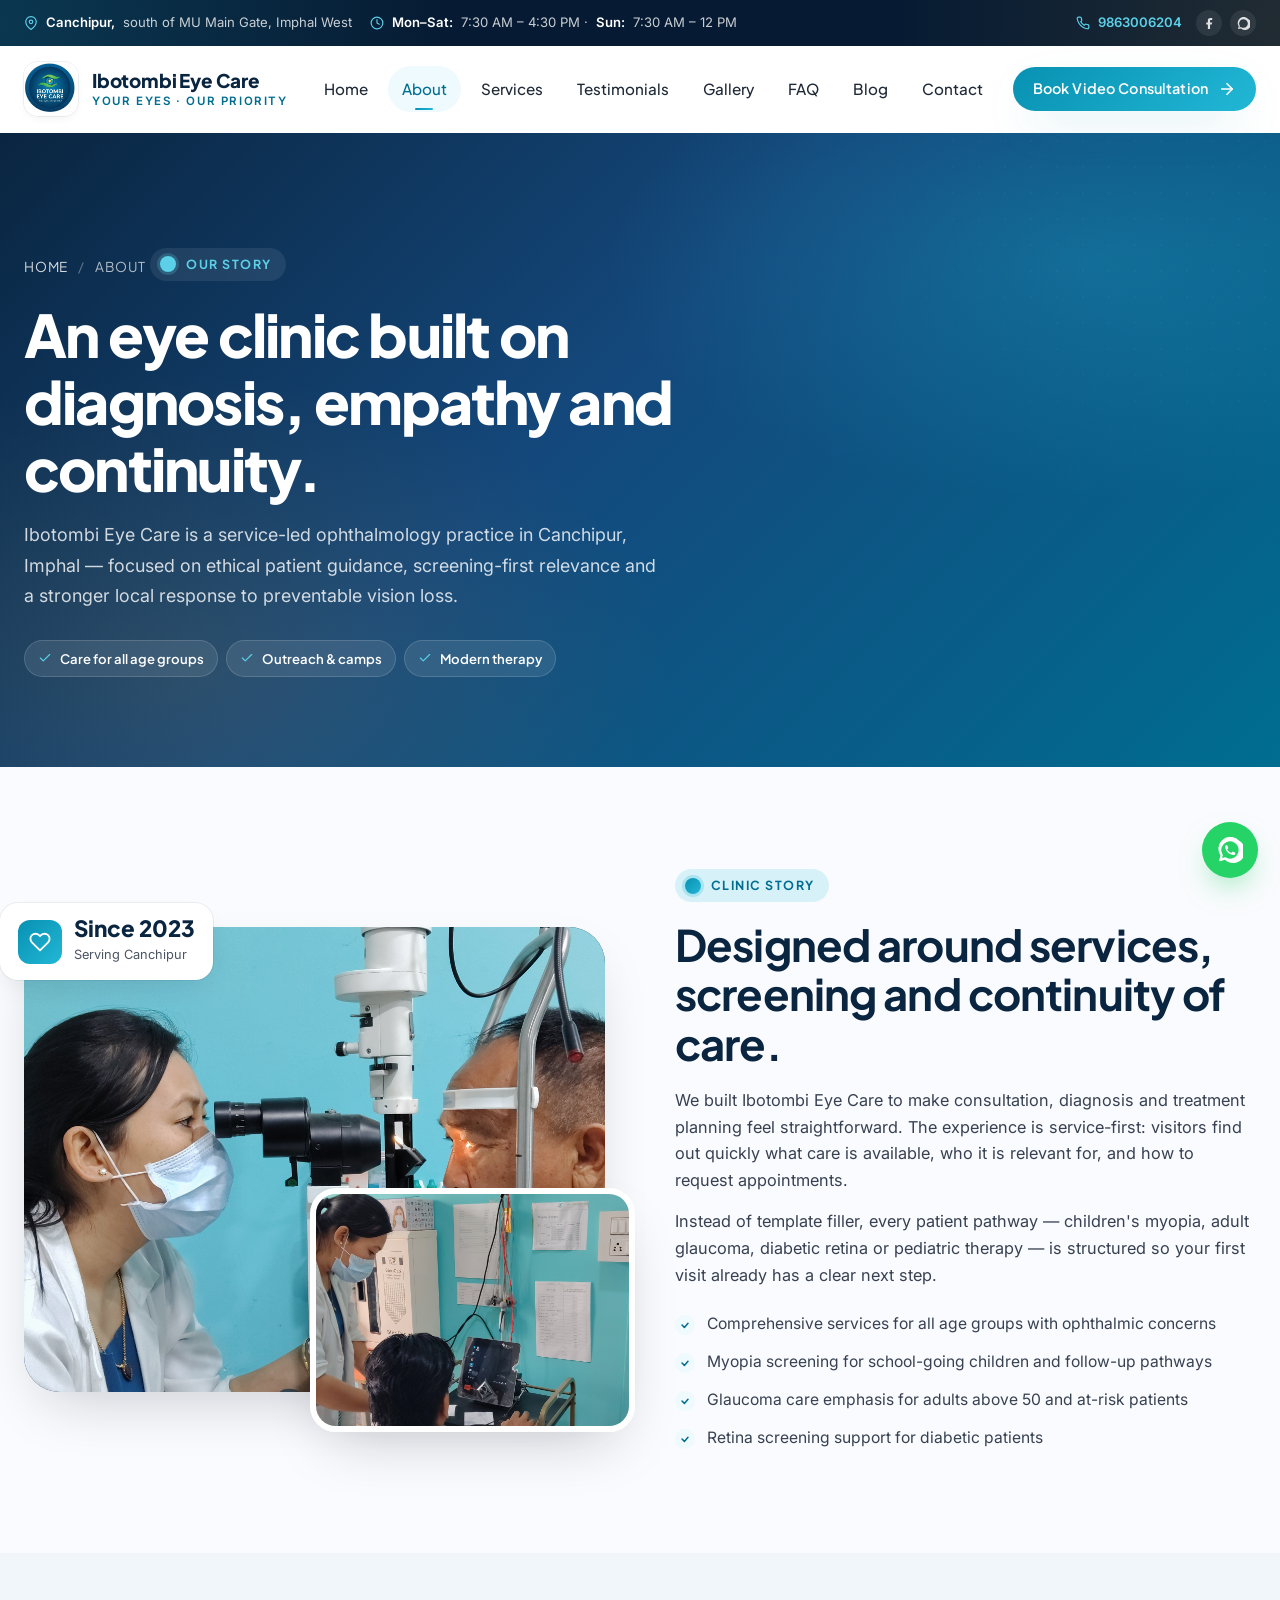
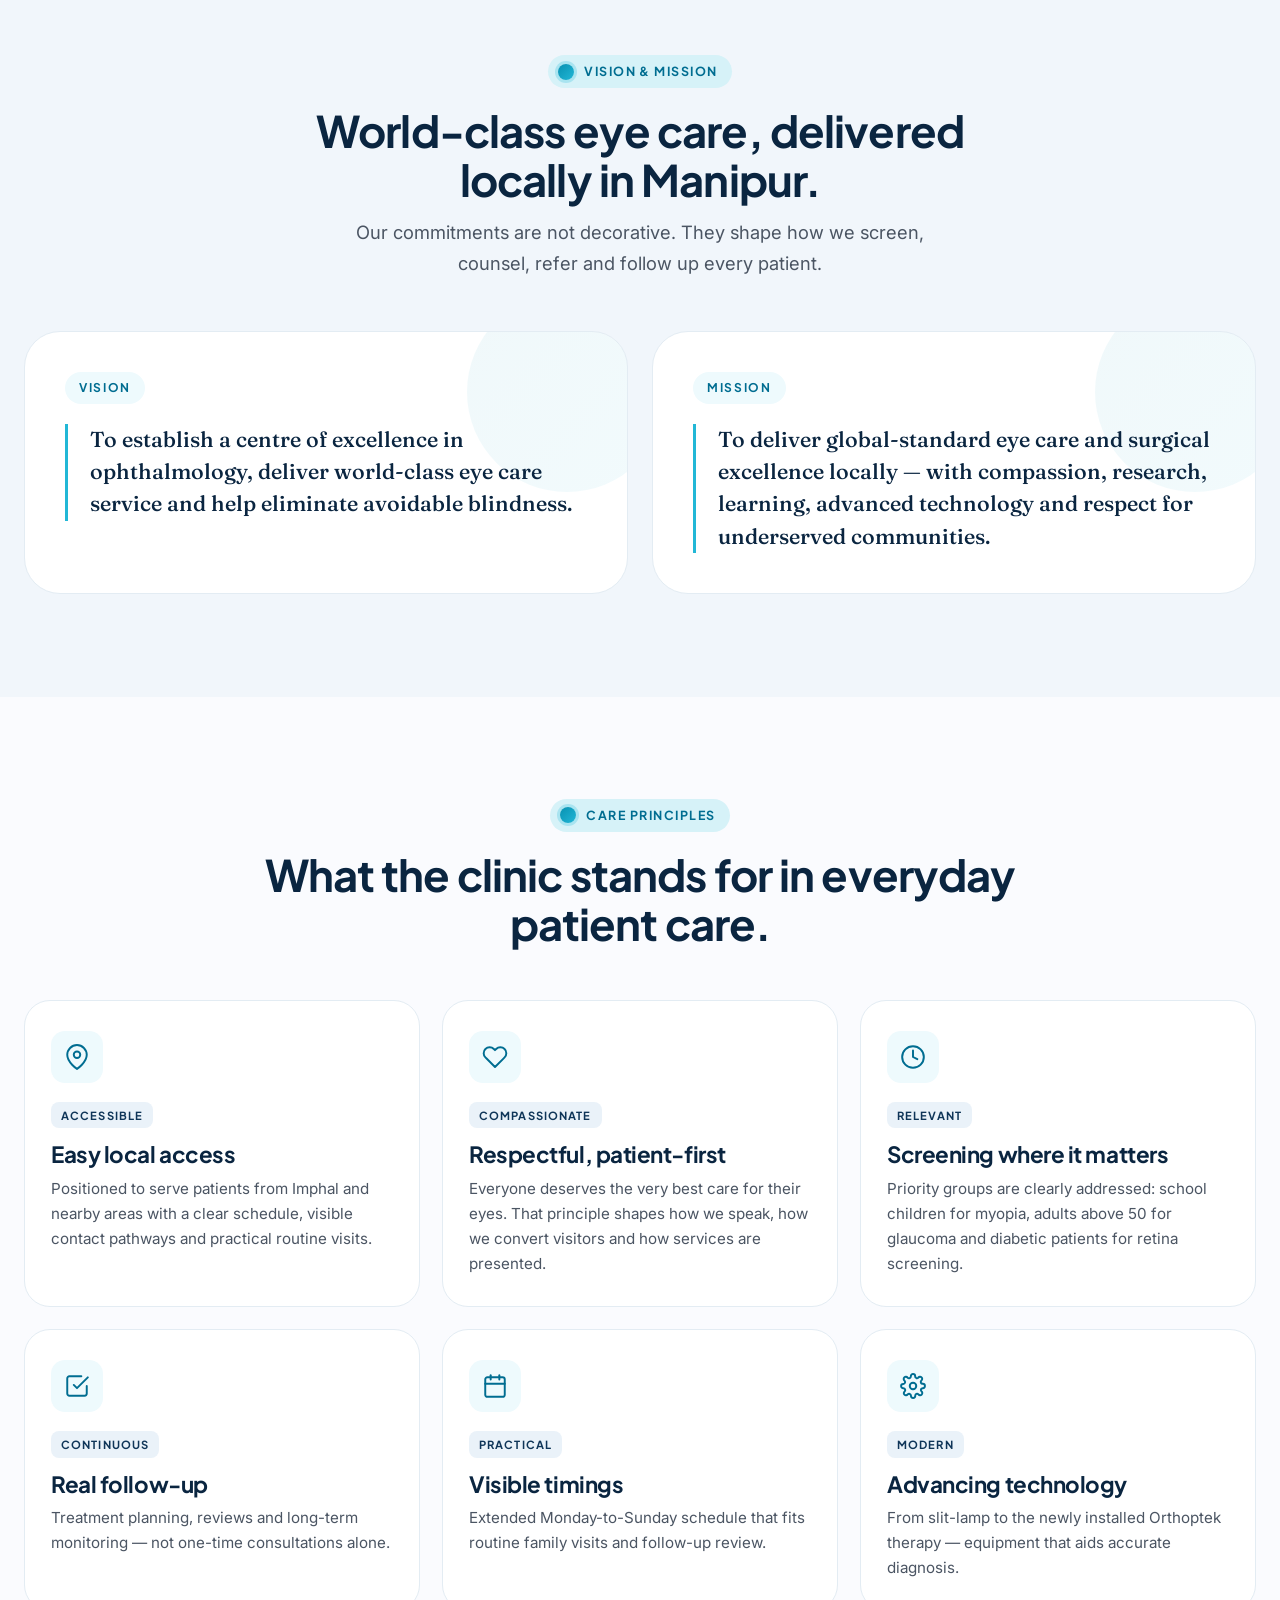
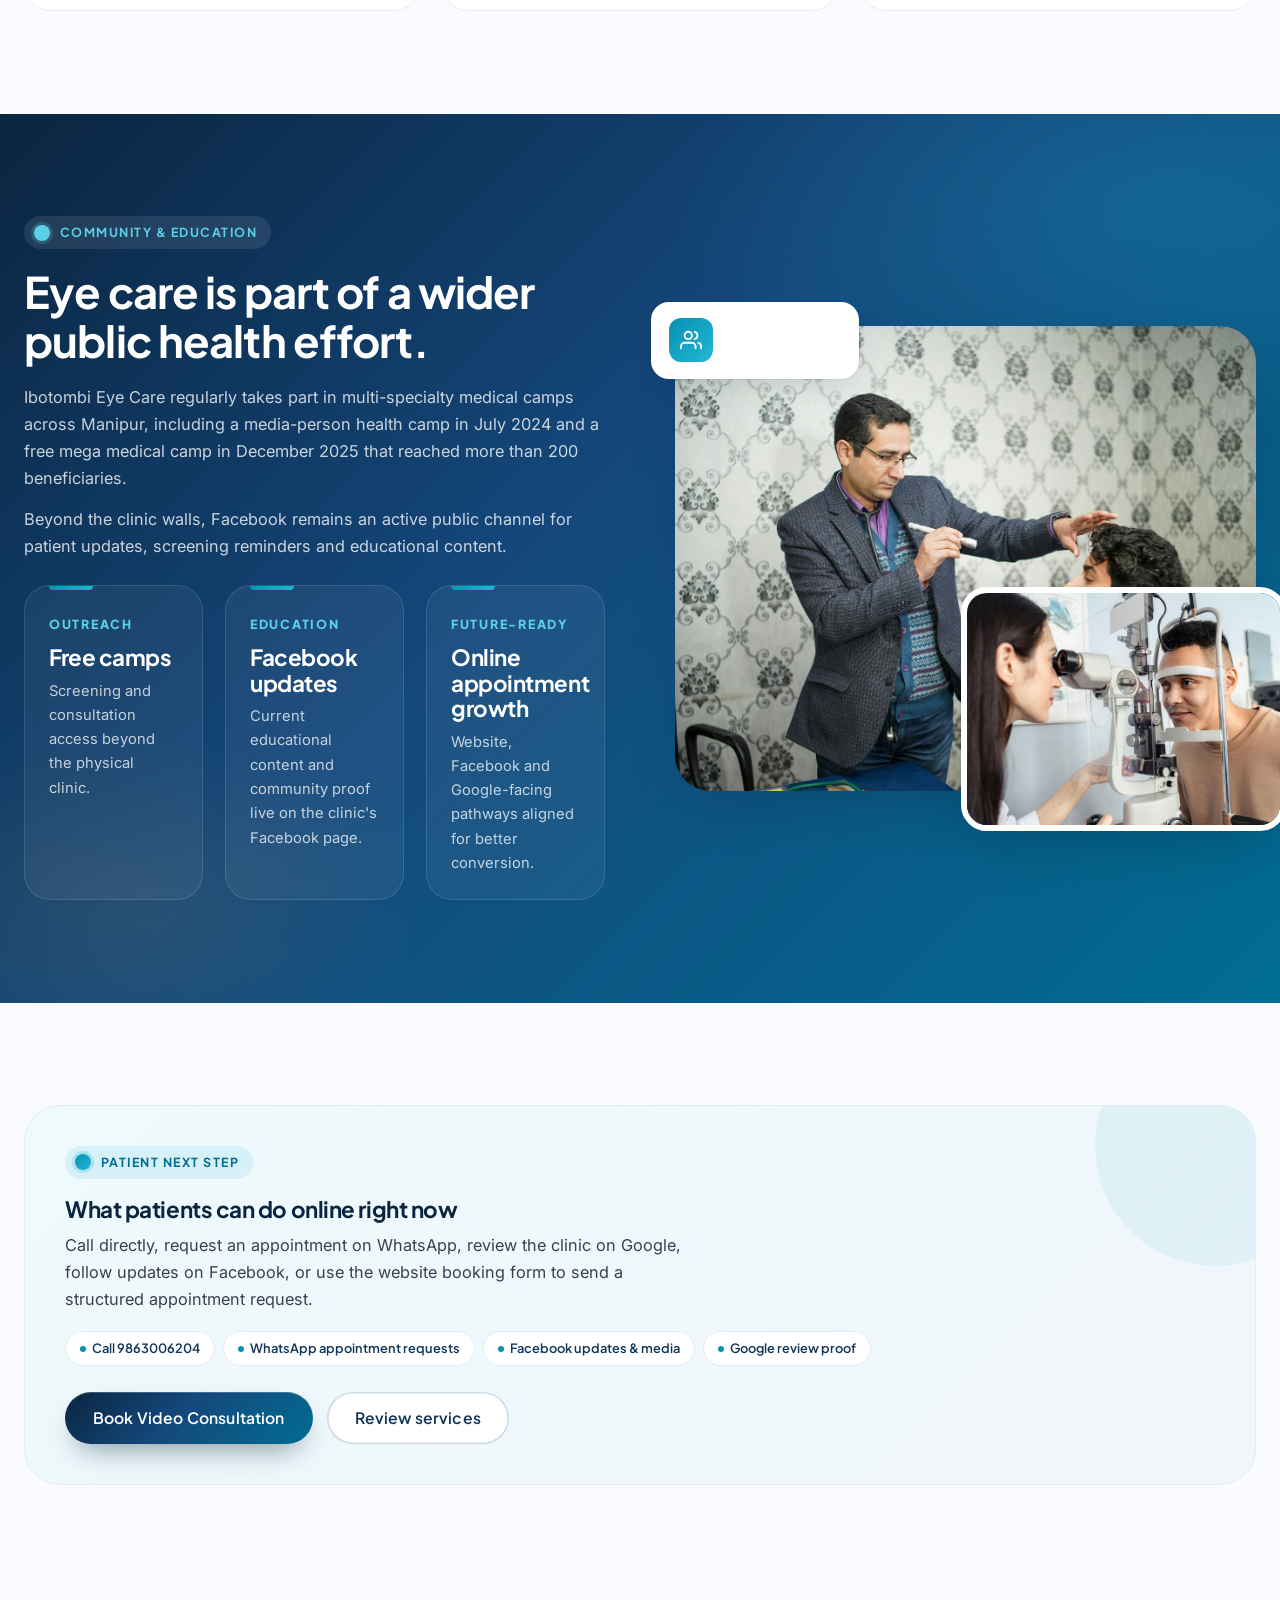
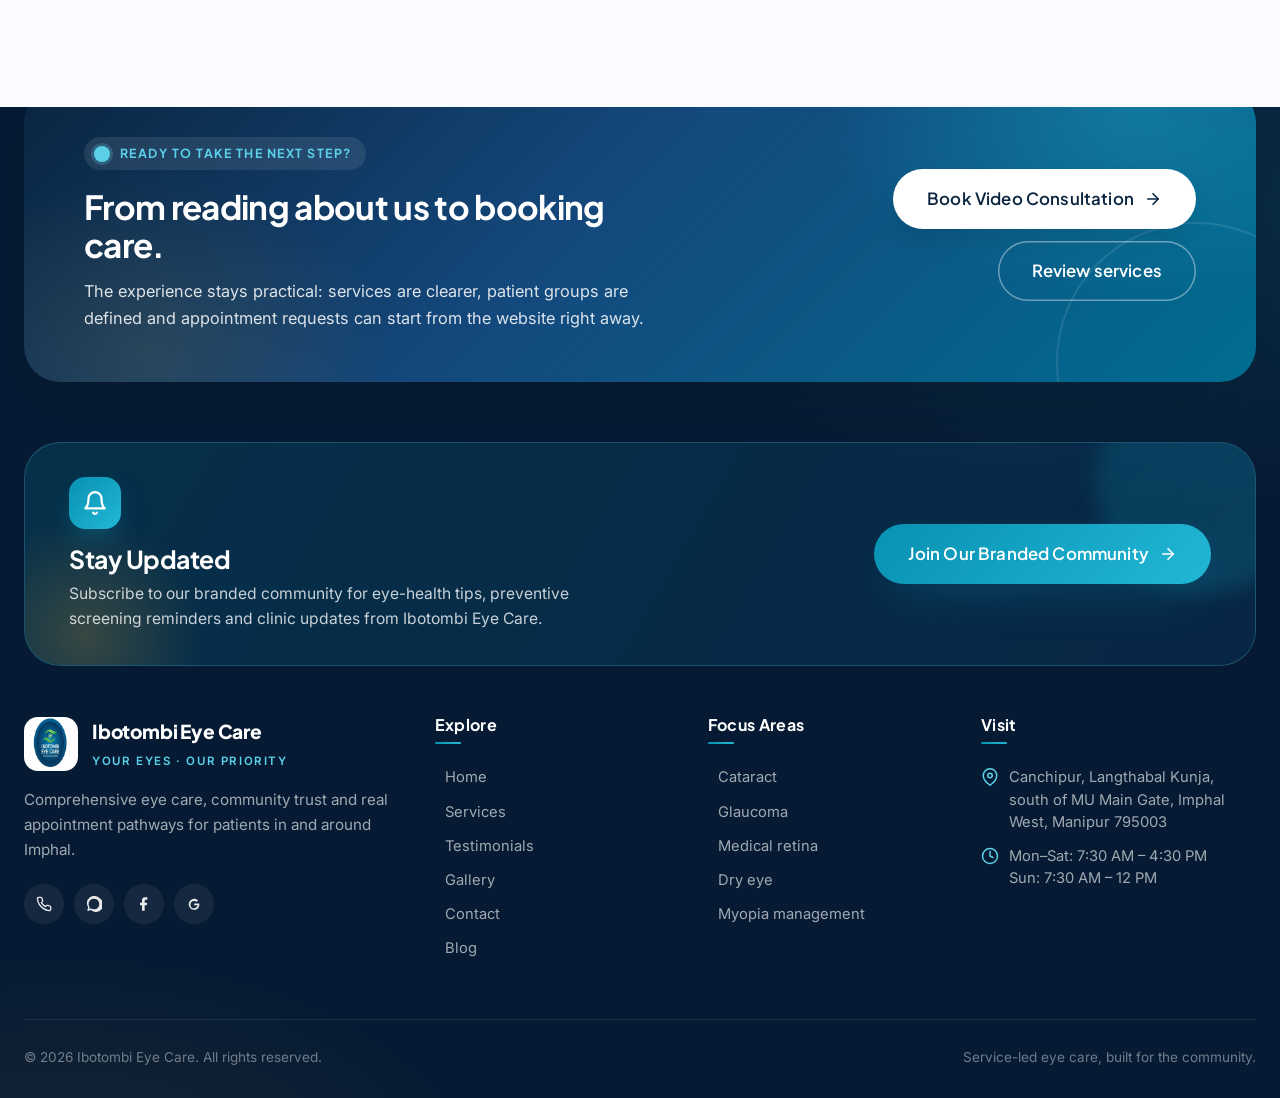
==== about.html @ ac4aa9ad "Initial commit: Ibotombi Eye Care website - Seven pages (home, about, services, testimonials, galler" ====
<!DOCTYPE html>
<html lang="en">
<head>
  <meta charset="UTF-8">
  <meta name="viewport" content="width=device-width, initial-scale=1.0">
  <title>About | Ibotombi Eye Care</title>
  <meta name="description" content="Learn about Ibotombi Eye Care — our vision, mission, patient approach, care principles and community outreach in Canchipur, Imphal.">
  <meta name="theme-color" content="#0A2540">
  <link rel="icon" href="assets/images/logo.jpeg">
  <link rel="stylesheet" href="assets/css/site.css">
</head>
<body>
  <!-- Preloader -->
  <div class="preloader" id="preloader" role="status" aria-live="polite" aria-label="Loading Ibotombi Eye Care">
    <div class="preloader-stage">
      <div class="preloader-visual">
        <svg class="preloader-ring" viewBox="0 0 100 100" aria-hidden="true">
          <defs>
            <linearGradient id="pl-ring-grad" x1="0" y1="0" x2="1" y2="1">
              <stop offset="0%"  stop-color="#22B7D6"/>
              <stop offset="50%" stop-color="#0891B2"/>
              <stop offset="100%" stop-color="#14487C"/>
            </linearGradient>
          </defs>
          <circle cx="50" cy="50" r="46" stroke="url(#pl-ring-grad)" stroke-width="2.2" stroke-dasharray="4 10"/>
        </svg>
        <svg class="preloader-ring-inner" viewBox="0 0 100 100" aria-hidden="true">
          <circle cx="50" cy="50" r="44" stroke="rgba(91,208,232,0.45)" stroke-width="1.2" stroke-dasharray="2 5"/>
        </svg>
        <div class="preloader-halo" aria-hidden="true"></div>
        <div class="preloader-logo">
          <img src="assets/images/logo.jpeg" alt="Ibotombi Eye Care logo">
        </div>
      </div>
      <div class="preloader-text">
        <strong>Ibotombi Eye Care</strong>
        <span class="preloader-status">Loading<span class="preloader-dots"><i></i><i></i><i></i></span></span>
      </div>
      <div class="preloader-bar" aria-hidden="true"></div>
    </div>
  </div>

  <div class="topbar">
    <div class="container topbar-inner">
      <div class="topbar-note">
        <span><svg viewBox="0 0 24 24" fill="none" stroke="currentColor" stroke-width="2" stroke-linecap="round" stroke-linejoin="round"><path d="M21 10c0 7-9 13-9 13s-9-6-9-13a9 9 0 1 1 18 0z"/><circle cx="12" cy="10" r="3"/></svg><strong>Canchipur,</strong> south of MU Main Gate, Imphal West</span>
        <span><svg viewBox="0 0 24 24" fill="none" stroke="currentColor" stroke-width="2" stroke-linecap="round" stroke-linejoin="round"><circle cx="12" cy="12" r="10"/><polyline points="12 6 12 12 16 14"/></svg><strong>Mon–Sat:</strong> 7:30 AM – 4:30 PM · <strong>Sun:</strong> 7:30 AM – 12 PM</span>
      </div>
      <div class="topbar-actions">
        <a class="topbar-link" href="tel:+919863006204"><svg viewBox="0 0 24 24" fill="none" stroke="currentColor" stroke-width="2" stroke-linecap="round" stroke-linejoin="round"><path d="M22 16.92v3a2 2 0 0 1-2.18 2 19.79 19.79 0 0 1-8.63-3.07 19.5 19.5 0 0 1-6-6A19.79 19.79 0 0 1 2.12 4.18 2 2 0 0 1 4.11 2h3a2 2 0 0 1 2 1.72 12.84 12.84 0 0 0 .7 2.81 2 2 0 0 1-.45 2.11L8.09 9.91a16 16 0 0 0 6 6l1.27-1.27a2 2 0 0 1 2.11-.45 12.84 12.84 0 0 0 2.81.7A2 2 0 0 1 22 16.92z"/></svg>9863006204</a>
        <span class="topbar-socials">
          <a href="https://www.facebook.com/profile.php?id=61552895129719" target="_blank" rel="noopener" aria-label="Facebook"><svg viewBox="0 0 24 24" fill="currentColor"><path d="M13 22v-8h3l1-4h-4V7.5c0-1.1.3-2 2-2h2V2h-3.2C10.3 2 9 3.7 9 6.2V10H6v4h3v8h4z"/></svg></a>
          <a href="https://wa.me/919863006204" target="_blank" rel="noopener" aria-label="WhatsApp"><svg viewBox="0 0 24 24" fill="currentColor"><path d="M20.5 3.5A11 11 0 0 0 3.2 17l-1.2 4.6a.6.6 0 0 0 .75.75L7.4 21A11 11 0 1 0 20.5 3.5zM12 20a8 8 0 0 1-4.2-1.2l-.3-.2-2.8.7.7-2.7-.2-.3A8 8 0 1 1 12 20z"/></svg></a>
        </span>
      </div>
    </div>
  </div>

  <header class="site-header">
    <div class="container">
      <div class="nav-shell">
        <a class="brand" href="index.html" aria-label="Ibotombi Eye Care home">
          <span class="brand-logo"><img src="assets/images/logo.jpeg" alt="Ibotombi Eye Care logo"></span>
          <span class="brand-text">
            <span class="brand-title">Ibotombi Eye Care</span>
            <span class="brand-tag">Your eyes · Our priority</span>
          </span>
        </a>
        <button class="nav-toggle" type="button" aria-expanded="false" aria-label="Toggle navigation"><span></span></button>
        <nav class="site-nav" aria-label="Primary navigation">
          <a href="index.html">Home</a>
          <a href="about.html" aria-current="page">About</a>
          <a href="services.html">Services</a>
          <a href="testimonial.html">Testimonials</a>
          <a href="Gallery.html">Gallery</a>
          <a href="faq.html">FAQ</a>
          <a href="https://nreags.exlyapp.com/blog" target="_blank" rel="noopener">Blog</a>
          <a href="contact.html">Contact</a>
          <a class="button button-accent button-small" href="https://nreags.exlyapp.com/checkout/cd180bd2-48e8-440b-acac-ac3afd5694f4" target="_blank" rel="noopener">Book Video Consultation <svg viewBox="0 0 24 24" fill="none" stroke="currentColor" stroke-width="2.2" stroke-linecap="round" stroke-linejoin="round"><line x1="5" y1="12" x2="19" y2="12"/><polyline points="12 5 19 12 12 19"/></svg></a>
        </nav>
      </div>
    </div>
  </header>

  <main>

    <!-- Page hero -->
    <section class="page-hero">
      <div class="container">
        <div class="page-hero-shell reveal">
          <div class="crumbs"><a href="index.html">Home</a><span>/</span>About</div>
          <span class="eyebrow on-dark">Our story</span>
          <h1>An eye clinic built on diagnosis, empathy and continuity.</h1>
          <p>Ibotombi Eye Care is a service-led ophthalmology practice in Canchipur, Imphal — focused on ethical patient guidance, screening-first relevance and a stronger local response to preventable vision loss.</p>
          <div class="hero-badges">
            <span class="hero-badge"><svg viewBox="0 0 24 24" fill="none" stroke="currentColor" stroke-width="2" stroke-linecap="round" stroke-linejoin="round"><polyline points="20 6 9 17 4 12"/></svg>Care for all age groups</span>
            <span class="hero-badge"><svg viewBox="0 0 24 24" fill="none" stroke="currentColor" stroke-width="2" stroke-linecap="round" stroke-linejoin="round"><polyline points="20 6 9 17 4 12"/></svg>Outreach &amp; camps</span>
            <span class="hero-badge"><svg viewBox="0 0 24 24" fill="none" stroke="currentColor" stroke-width="2" stroke-linecap="round" stroke-linejoin="round"><polyline points="20 6 9 17 4 12"/></svg>Modern therapy</span>
          </div>
        </div>
      </div>
    </section>

    <!-- Clinic story -->
    <section class="section">
      <div class="container">
        <div class="split">
          <div class="split-media reveal">
            <div class="split-media-main">
              <img src="assets/images/clinic_photos/IMG_20260328_111314.jpg" alt="Patient receiving an eye checkup" loading="lazy">
            </div>
            <div class="split-media-accent">
              <img src="assets/images/clinic_photos/IMG_20260328_110019.jpg" alt="Patient interaction at Ibotombi Eye Care" loading="lazy">
            </div>
            <div class="split-media-badge">
              <span class="icon">
                <svg viewBox="0 0 24 24" fill="none" stroke="currentColor" stroke-width="2" stroke-linecap="round" stroke-linejoin="round"><path d="M20.84 4.6a5.5 5.5 0 0 0-7.78 0L12 5.67l-1.06-1.07a5.5 5.5 0 0 0-7.78 7.78l1.06 1.06L12 21.23l7.78-7.78 1.06-1.06a5.5 5.5 0 0 0 0-7.78z"/></svg>
              </span>
              <div>
                <strong>Since 2023</strong>
                <span>Serving Canchipur</span>
              </div>
            </div>
          </div>

          <div class="split-copy reveal">
            <span class="eyebrow">Clinic story</span>
            <h2>Designed around services, screening and continuity of care.</h2>
            <p>
              We built Ibotombi Eye Care to make consultation, diagnosis and treatment planning feel
              straightforward. The experience is service-first: visitors find out quickly what care
              is available, who it is relevant for, and how to request appointments.
            </p>
            <p>
              Instead of template filler, every patient pathway — children's myopia, adult glaucoma,
              diabetic retina or pediatric therapy — is structured so your first visit already has a
              clear next step.
            </p>
            <ul class="detail-list">
              <li>Comprehensive services for all age groups with ophthalmic concerns</li>
              <li>Myopia screening for school-going children and follow-up pathways</li>
              <li>Glaucoma care emphasis for adults above 50 and at-risk patients</li>
              <li>Retina screening support for diabetic patients</li>
            </ul>
          </div>
        </div>
      </div>
    </section>

    <!-- Mission -->
    <section class="section" style="background: var(--bg-soft);">
      <div class="container">
        <div class="section-header center reveal">
          <span class="eyebrow">Vision &amp; mission</span>
          <h2>World-class eye care, delivered locally in Manipur.</h2>
          <p class="lead">Our commitments are not decorative. They shape how we screen, counsel, refer and follow up every patient.</p>
        </div>

        <div class="mission-grid" data-stagger>
          <article class="quote-panel reveal">
            <p>Vision</p>
            <blockquote>
              To establish a centre of excellence in ophthalmology, deliver world-class eye care
              service and help eliminate avoidable blindness.
            </blockquote>
          </article>
          <article class="quote-panel reveal">
            <p>Mission</p>
            <blockquote>
              To deliver global-standard eye care and surgical excellence locally — with compassion,
              research, learning, advanced technology and respect for underserved communities.
            </blockquote>
          </article>
        </div>
      </div>
    </section>

    <!-- Care principles -->
    <section class="section">
      <div class="container">
        <div class="section-header center reveal">
          <span class="eyebrow">Care principles</span>
          <h2>What the clinic stands for in everyday patient care.</h2>
        </div>

        <div class="grid-3" data-stagger>
          <article class="feature-card reveal">
            <div class="feature-card-icon">
              <svg viewBox="0 0 24 24" fill="none" stroke="currentColor" stroke-width="1.8" stroke-linecap="round" stroke-linejoin="round"><path d="M21 10c0 7-9 13-9 13s-9-6-9-13a9 9 0 1 1 18 0z"/><circle cx="12" cy="10" r="3"/></svg>
            </div>
            <span class="card-label">Accessible</span>
            <h3>Easy local access</h3>
            <p>Positioned to serve patients from Imphal and nearby areas with a clear schedule, visible contact pathways and practical routine visits.</p>
          </article>
          <article class="feature-card reveal">
            <div class="feature-card-icon">
              <svg viewBox="0 0 24 24" fill="none" stroke="currentColor" stroke-width="1.8" stroke-linecap="round" stroke-linejoin="round"><path d="M20.84 4.6a5.5 5.5 0 0 0-7.78 0L12 5.67l-1.06-1.07a5.5 5.5 0 0 0-7.78 7.78l1.06 1.06L12 21.23l7.78-7.78 1.06-1.06a5.5 5.5 0 0 0 0-7.78z"/></svg>
            </div>
            <span class="card-label">Compassionate</span>
            <h3>Respectful, patient-first</h3>
            <p>Everyone deserves the very best care for their eyes. That principle shapes how we speak, how we convert visitors and how services are presented.</p>
          </article>
          <article class="feature-card reveal">
            <div class="feature-card-icon">
              <svg viewBox="0 0 24 24" fill="none" stroke="currentColor" stroke-width="1.8" stroke-linecap="round" stroke-linejoin="round"><circle cx="12" cy="12" r="10"/><path d="M12 6v6l4 2"/></svg>
            </div>
            <span class="card-label">Relevant</span>
            <h3>Screening where it matters</h3>
            <p>Priority groups are clearly addressed: school children for myopia, adults above 50 for glaucoma and diabetic patients for retina screening.</p>
          </article>
          <article class="feature-card reveal">
            <div class="feature-card-icon">
              <svg viewBox="0 0 24 24" fill="none" stroke="currentColor" stroke-width="1.8" stroke-linecap="round" stroke-linejoin="round"><polyline points="9 11 12 14 22 4"/><path d="M21 12v7a2 2 0 0 1-2 2H5a2 2 0 0 1-2-2V5a2 2 0 0 1 2-2h11"/></svg>
            </div>
            <span class="card-label">Continuous</span>
            <h3>Real follow-up</h3>
            <p>Treatment planning, reviews and long-term monitoring — not one-time consultations alone.</p>
          </article>
          <article class="feature-card reveal">
            <div class="feature-card-icon">
              <svg viewBox="0 0 24 24" fill="none" stroke="currentColor" stroke-width="1.8" stroke-linecap="round" stroke-linejoin="round"><rect x="3" y="4" width="18" height="18" rx="2"/><line x1="16" y1="2" x2="16" y2="6"/><line x1="8" y1="2" x2="8" y2="6"/><line x1="3" y1="10" x2="21" y2="10"/></svg>
            </div>
            <span class="card-label">Practical</span>
            <h3>Visible timings</h3>
            <p>Extended Monday-to-Sunday schedule that fits routine family visits and follow-up review.</p>
          </article>
          <article class="feature-card reveal">
            <div class="feature-card-icon">
              <svg viewBox="0 0 24 24" fill="none" stroke="currentColor" stroke-width="1.8" stroke-linecap="round" stroke-linejoin="round"><circle cx="12" cy="12" r="3"/><path d="M19.4 15a1.7 1.7 0 0 0 .3 1.8l.1.1a2 2 0 1 1-2.8 2.8l-.1-.1a1.7 1.7 0 0 0-1.8-.3 1.7 1.7 0 0 0-1 1.5V21a2 2 0 1 1-4 0v-.1A1.7 1.7 0 0 0 9 19.4a1.7 1.7 0 0 0-1.8.3l-.1.1a2 2 0 1 1-2.8-2.8l.1-.1a1.7 1.7 0 0 0 .3-1.8 1.7 1.7 0 0 0-1.5-1H3a2 2 0 1 1 0-4h.1A1.7 1.7 0 0 0 4.6 9a1.7 1.7 0 0 0-.3-1.8l-.1-.1a2 2 0 1 1 2.8-2.8l.1.1a1.7 1.7 0 0 0 1.8.3H9a1.7 1.7 0 0 0 1-1.5V3a2 2 0 1 1 4 0v.1a1.7 1.7 0 0 0 1 1.5 1.7 1.7 0 0 0 1.8-.3l.1-.1a2 2 0 1 1 2.8 2.8l-.1.1a1.7 1.7 0 0 0-.3 1.8V9a1.7 1.7 0 0 0 1.5 1H21a2 2 0 1 1 0 4h-.1a1.7 1.7 0 0 0-1.5 1z"/></svg>
            </div>
            <span class="card-label">Modern</span>
            <h3>Advancing technology</h3>
            <p>From slit-lamp to the newly installed Orthoptek therapy — equipment that aids accurate diagnosis.</p>
          </article>
        </div>
      </div>
    </section>

    <!-- Community outreach -->
    <section class="section section-deep">
      <div class="container">
        <div class="split reverse">
          <div class="split-copy reveal">
            <span class="eyebrow">Community &amp; education</span>
            <h2>Eye care is part of a wider public health effort.</h2>
            <p>Ibotombi Eye Care regularly takes part in multi-specialty medical camps across Manipur, including a media-person health camp in July 2024 and a free mega medical camp in December 2025 that reached more than 200 beneficiaries.</p>
            <p>Beyond the clinic walls, Facebook remains an active public channel for patient updates, screening reminders and educational content.</p>

            <div class="grid-3" style="margin-top: 26px;" data-stagger>
              <article class="timeline-card reveal">
                <strong>Outreach</strong>
                <h3>Free camps</h3>
                <p>Screening and consultation access beyond the physical clinic.</p>
              </article>
              <article class="timeline-card reveal">
                <strong>Education</strong>
                <h3>Facebook updates</h3>
                <p>Current educational content and community proof live on the clinic's Facebook page.</p>
              </article>
              <article class="timeline-card reveal">
                <strong>Future-ready</strong>
                <h3>Online appointment growth</h3>
                <p>Website, Facebook and Google-facing pathways aligned for better conversion.</p>
              </article>
            </div>
          </div>

          <div class="split-media reveal">
            <div class="split-media-main">
              <img src="assets/images/web/eye-exam-3.jpg" alt="Vision assessment and patient consultation" loading="lazy">
            </div>
            <div class="split-media-accent">
              <img src="assets/images/web/eye-exam-1.jpg" alt="Examination device close-up" loading="lazy">
            </div>
            <div class="split-media-badge">
              <span class="icon">
                <svg viewBox="0 0 24 24" fill="none" stroke="currentColor" stroke-width="2" stroke-linecap="round" stroke-linejoin="round"><path d="M17 21v-2a4 4 0 0 0-4-4H5a4 4 0 0 0-4 4v2"/><circle cx="9" cy="7" r="4"/><path d="M23 21v-2a4 4 0 0 0-3-3.87"/><path d="M16 3.13a4 4 0 0 1 0 7.75"/></svg>
              </span>
              <div>
                <strong>200+</strong>
                <span>Camp beneficiaries</span>
              </div>
            </div>
          </div>
        </div>
      </div>
    </section>

    <!-- What patients can do online -->
    <section class="section">
      <div class="container">
        <div class="notice-card reveal">
          <span class="eyebrow">Patient next step</span>
          <h3>What patients can do online right now</h3>
          <p>Call directly, request an appointment on WhatsApp, review the clinic on Google, follow updates on Facebook, or use the website booking form to send a structured appointment request.</p>
          <div class="chip-row" style="margin-top: 18px;">
            <span class="chip">Call 9863006204</span>
            <span class="chip">WhatsApp appointment requests</span>
            <span class="chip">Facebook updates &amp; media</span>
            <span class="chip">Google review proof</span>
          </div>
          <div class="hero-actions" style="margin-top: 26px;">
            <a class="button button-primary" href="https://nreags.exlyapp.com/checkout/cd180bd2-48e8-440b-acac-ac3afd5694f4" target="_blank" rel="noopener">Book Video Consultation</a>
            <a class="button button-secondary" href="services.html">Review services</a>
          </div>
        </div>
      </div>
    </section>

  </main>

  <footer class="site-footer">
    <div class="container">
      <div class="cta-band reveal">
        <div class="cta-layout">
          <div>
            <span class="eyebrow">Ready to take the next step?</span>
            <h2>From reading about us to booking care.</h2>
            <p>The experience stays practical: services are clearer, patient groups are defined and appointment requests can start from the website right away.</p>
          </div>
          <div class="cta-actions">
            <a class="button button-light button-large" href="https://nreags.exlyapp.com/checkout/cd180bd2-48e8-440b-acac-ac3afd5694f4" target="_blank" rel="noopener">Book Video Consultation <svg viewBox="0 0 24 24" fill="none" stroke="currentColor" stroke-width="2.2" stroke-linecap="round" stroke-linejoin="round"><line x1="5" y1="12" x2="19" y2="12"/><polyline points="12 5 19 12 12 19"/></svg></a>
            <a class="button button-outline-light button-large" href="services.html">Review services</a>
          </div>
        </div>
      </div>

      <div class="community-band reveal">
        <div class="c-copy">
          <div class="c-icon">
            <svg viewBox="0 0 24 24" fill="none" stroke="currentColor" stroke-width="2" stroke-linecap="round" stroke-linejoin="round"><path d="M18 8a6 6 0 0 0-12 0c0 7-3 9-3 9h18s-3-2-3-9"/><path d="M13.73 21a2 2 0 0 1-3.46 0"/></svg>
          </div>
          <h3>Stay Updated</h3>
          <p>Subscribe to our branded community for eye-health tips, preventive screening reminders and clinic updates from Ibotombi Eye Care.</p>
        </div>
        <div class="c-action">
          <a class="button button-accent button-large" href="https://nreags.exlyapp.com/checkout/c645ff64-d817-41b7-8956-28b8e5301b3e" target="_blank" rel="noopener">
            Join Our Branded Community
            <svg viewBox="0 0 24 24" fill="none" stroke="currentColor" stroke-width="2.2" stroke-linecap="round" stroke-linejoin="round"><line x1="5" y1="12" x2="19" y2="12"/><polyline points="12 5 19 12 12 19"/></svg>
          </a>
        </div>
      </div>

      <div class="footer-grid">
        <div class="footer-copy">
          <div class="footer-brand">
            <img src="assets/images/logo.jpeg" alt="Ibotombi Eye Care logo">
            <div>
              <div class="brand-title">Ibotombi Eye Care</div>
              <div class="brand-tag">Your eyes · Our priority</div>
            </div>
          </div>
          <p>Comprehensive eye care, community trust and real appointment pathways for patients in and around Imphal.</p>
          <div class="social-links">
            <a href="tel:+919863006204" aria-label="Call"><svg viewBox="0 0 24 24" fill="none" stroke="currentColor" stroke-width="2" stroke-linecap="round" stroke-linejoin="round"><path d="M22 16.92v3a2 2 0 0 1-2.18 2 19.79 19.79 0 0 1-8.63-3.07 19.5 19.5 0 0 1-6-6A19.79 19.79 0 0 1 2.12 4.18 2 2 0 0 1 4.11 2h3a2 2 0 0 1 2 1.72 12.84 12.84 0 0 0 .7 2.81 2 2 0 0 1-.45 2.11L8.09 9.91a16 16 0 0 0 6 6l1.27-1.27a2 2 0 0 1 2.11-.45 12.84 12.84 0 0 0 2.81.7A2 2 0 0 1 22 16.92z"/></svg></a>
            <a href="https://wa.me/919863006204" target="_blank" rel="noopener" aria-label="WhatsApp"><svg viewBox="0 0 24 24" fill="currentColor"><path d="M20.5 3.5A11 11 0 0 0 3.2 17l-1.2 4.6a.6.6 0 0 0 .75.75L7.4 21A11 11 0 1 0 20.5 3.5zM12 20a8 8 0 0 1-4.2-1.2l-.3-.2-2.8.7.7-2.7-.2-.3A8 8 0 1 1 12 20z"/></svg></a>
            <a href="https://www.facebook.com/profile.php?id=61552895129719" target="_blank" rel="noopener" aria-label="Facebook"><svg viewBox="0 0 24 24" fill="currentColor"><path d="M13 22v-8h3l1-4h-4V7.5c0-1.1.3-2 2-2h2V2h-3.2C10.3 2 9 3.7 9 6.2V10H6v4h3v8h4z"/></svg></a>
            <a href="https://share.google/ZYd1Dk3Wod70EndYF" target="_blank" rel="noopener" aria-label="Google reviews"><svg viewBox="0 0 24 24" fill="currentColor"><path d="M21.35 11.1h-9.17v2.9h5.28c-.23 1.5-1.6 4.4-5.28 4.4a5.4 5.4 0 1 1 0-10.8c1.7 0 2.85.72 3.5 1.35l2.4-2.32C16.5 5.2 14.6 4.2 12.18 4.2a8.2 8.2 0 1 0 0 16.4c4.74 0 7.85-3.33 7.85-8 0-.54-.07-.96-.17-1.5z"/></svg></a>
          </div>
        </div>

        <div>
          <h3 class="footer-title">Explore</h3>
          <div class="footer-links">
            <a href="index.html">Home</a>
            <a href="services.html">Services</a>
            <a href="testimonial.html">Testimonials</a>
            <a href="Gallery.html">Gallery</a>
            <a href="contact.html">Contact</a>
                      <a href="https://nreags.exlyapp.com/blog" target="_blank" rel="noopener">Blog</a>
          </div>
        </div>

        <div>
          <h3 class="footer-title">Focus Areas</h3>
          <div class="footer-links">
            <a href="services.html">Cataract</a>
            <a href="services.html">Glaucoma</a>
            <a href="services.html">Medical retina</a>
            <a href="services.html">Dry eye</a>
            <a href="services.html">Myopia management</a>
          </div>
        </div>

        <div>
          <h3 class="footer-title">Visit</h3>
          <div class="footer-contact">
            <span><svg viewBox="0 0 24 24" fill="none" stroke="currentColor" stroke-width="2" stroke-linecap="round" stroke-linejoin="round"><path d="M21 10c0 7-9 13-9 13s-9-6-9-13a9 9 0 1 1 18 0z"/><circle cx="12" cy="10" r="3"/></svg>Canchipur, Langthabal Kunja, south of MU Main Gate, Imphal West, Manipur 795003</span>
            <span><svg viewBox="0 0 24 24" fill="none" stroke="currentColor" stroke-width="2" stroke-linecap="round" stroke-linejoin="round"><circle cx="12" cy="12" r="10"/><polyline points="12 6 12 12 16 14"/></svg>Mon–Sat: 7:30 AM – 4:30 PM<br>Sun: 7:30 AM – 12 PM</span>
          </div>
        </div>
      </div>

      <div class="footer-bottom">
        <span>© <span data-year>2026</span> Ibotombi Eye Care. All rights reserved.</span>
        <span>Service-led eye care, built for the community.</span>
      </div>
    </div>
  </footer>

  <div class="fab">
    <button class="fab-to-top" aria-label="Back to top"><svg viewBox="0 0 24 24" fill="none" stroke="currentColor" stroke-width="2.4" stroke-linecap="round" stroke-linejoin="round"><polyline points="18 15 12 9 6 15"/></svg></button>
    <a class="fab-btn" href="https://wa.me/919863006204?text=Hello%20Ibotombi%20Eye%20Care%2C%20I%20would%20like%20to%20request%20an%20appointment." target="_blank" rel="noopener" aria-label="WhatsApp"><svg viewBox="0 0 24 24" fill="currentColor"><path d="M20.5 3.5A11 11 0 0 0 3.2 17l-1.2 4.6a.6.6 0 0 0 .75.75L7.4 21A11 11 0 1 0 20.5 3.5zM12 20a8 8 0 0 1-4.2-1.2l-.3-.2-2.8.7.7-2.7-.2-.3A8 8 0 1 1 12 20zm4.4-5.7-1.7-.8c-.2-.1-.4 0-.5.1l-.7.9c-.1.1-.2.1-.4.1-1.2-.4-2.7-1.4-3.6-2.9-.1-.2 0-.4.1-.5l.6-.7c.1-.1.2-.3.2-.4 0-.1 0-.3-.1-.4l-.7-1.7c-.1-.3-.4-.4-.6-.4H8.6c-.2 0-.5.1-.6.3-.2.3-.5.8-.5 1.5 0 .9.6 2 .7 2.1C8.3 12.5 10 15 12.5 16c2.1.8 2.5.7 3 .6.4-.1 1.1-.5 1.3-1 .2-.5.2-.9.1-1-.1-.1-.2-.1-.5-.3z"/></svg></a>
  </div>

  <script src="assets/js/site.js" defer></script>
</body>
</html>
---- assets/css/site.css ----
/* ========================================================================
   Ibotombi Eye Care — Premium hospital-grade design system
   Navy + teal clinical palette, bespoke typography, rich motion.
   ======================================================================== */

@import url('https://fonts.googleapis.com/css2?family=Inter:wght@300;400;500;600;700&family=Plus+Jakarta+Sans:wght@400;500;600;700;800&family=Fraunces:opsz,wght@9..144,300;9..144,400;9..144,500;9..144,600;9..144,700&display=swap');

/* --------------------------------------------------------------------------
   Tokens
-------------------------------------------------------------------------- */
:root {
  /* Brand palette (clinical navy + teal, inspired by the clinic banner) */
  --navy-900: #061B33;
  --navy-800: #0A2540;
  --navy-700: #0F3558;
  --navy-600: #14487C;
  --teal-600: #006D91;
  --teal-500: #0891B2;
  --teal-400: #22B7D6;
  --teal-300: #5BD0E8;
  --teal-100: #D6F2F8;
  --teal-50:  #EEFAFD;
  --gold-500: #E2A32D;
  --gold-400: #F4C770;
  --gold-100: #FDF3DC;

  /* Neutrals */
  --ink-900: #0B1220;
  --ink-800: #111827;
  --ink-700: #1F2937;
  --ink-600: #374151;
  --ink-500: #4B5563;
  --ink-400: #6B7280;
  --ink-300: #9CA3AF;
  --ink-200: #E5E7EB;
  --ink-100: #F3F4F6;
  --ink-50:  #F9FAFB;
  --paper:   #FFFFFF;
  --cream:   #FAFBFE;

  /* Semantic mapping */
  --bg:             var(--cream);
  --bg-soft:        #F1F6FB;
  --bg-muted:       #EAF2F9;
  --surface:        var(--paper);
  --surface-tint:   #F7FAFD;
  --text:           var(--ink-600);
  --text-soft:      var(--ink-500);
  --text-faint:     var(--ink-400);
  --heading:        var(--navy-800);
  --line:           #E3ECF3;
  --line-strong:    #CBD9E4;

  --primary:        var(--teal-600);
  --primary-deep:   var(--navy-700);
  --primary-rich:   var(--navy-800);
  --secondary:      var(--teal-500);
  --accent:         var(--teal-400);
  --accent-soft:    var(--teal-100);
  --highlight:      var(--gold-500);

  /* Gradients */
  --grad-primary: linear-gradient(135deg, #0A2540 0%, #14487C 45%, #006D91 100%);
  --grad-accent:  linear-gradient(135deg, #0891B2 0%, #22B7D6 100%);
  --grad-soft:    linear-gradient(135deg, #EEFAFD 0%, #F1F6FB 100%);
  --grad-gold:    linear-gradient(135deg, #F4C770 0%, #E2A32D 100%);
  --grad-halo:    radial-gradient(circle at 30% 20%, rgba(34,183,214,0.18), transparent 55%),
                  radial-gradient(circle at 80% 30%, rgba(20,72,124,0.12), transparent 60%);

  /* Radii */
  --r-xs: 8px;
  --r-sm: 12px;
  --r-md: 18px;
  --r-lg: 26px;
  --r-xl: 36px;
  --r-pill: 999px;

  /* Shadows */
  --sh-xs:   0 1px 2px rgba(11, 18, 32, 0.04);
  --sh-sm:   0 4px 12px -4px rgba(11, 18, 32, 0.08);
  --sh-md:   0 12px 30px -12px rgba(11, 18, 32, 0.14);
  --sh-lg:   0 24px 60px -20px rgba(11, 18, 32, 0.22);
  --sh-glow: 0 18px 50px -18px rgba(8, 145, 178, 0.45);
  --sh-ring: 0 0 0 1px rgba(11, 18, 32, 0.06);

  /* Motion */
  --ease-out:  cubic-bezier(0.22, 1, 0.36, 1);
  --ease-soft: cubic-bezier(0.4, 0, 0.2, 1);
  --dur-fast:  180ms;
  --dur-base:  320ms;
  --dur-slow:  560ms;

  /* Layout */
  --container: min(1240px, calc(100% - 48px));
  --container-narrow: min(960px, calc(100% - 48px));

  /* Typography */
  --font-sans: 'Inter', system-ui, -apple-system, 'Segoe UI', sans-serif;
  --font-display: 'Plus Jakarta Sans', 'Inter', sans-serif;
  --font-serif: 'Fraunces', 'Plus Jakarta Sans', serif;
}

/* --------------------------------------------------------------------------
   Base
-------------------------------------------------------------------------- */
*, *::before, *::after { box-sizing: border-box; }

html { scroll-behavior: smooth; -webkit-text-size-adjust: 100%; }

body {
  margin: 0;
  min-width: 320px;
  background: var(--bg);
  color: var(--text);
  font-family: var(--font-sans);
  font-size: 16px;
  line-height: 1.65;
  -webkit-font-smoothing: antialiased;
  -moz-osx-font-smoothing: grayscale;
  overflow-x: hidden;
}

img, video, svg { display: block; max-width: 100%; }

a { color: inherit; text-decoration: none; transition: color var(--dur-fast) var(--ease-soft); }

button, input, textarea, select { font: inherit; color: inherit; }
button { cursor: pointer; background: none; border: none; }

::selection { background: rgba(8, 145, 178, 0.2); color: var(--navy-900); }

/* Scrollbar polish */
html { scrollbar-color: var(--teal-400) transparent; }
::-webkit-scrollbar { width: 10px; height: 10px; }
::-webkit-scrollbar-thumb { background: linear-gradient(var(--teal-400), var(--teal-600)); border-radius: 10px; }
::-webkit-scrollbar-track { background: var(--bg-soft); }

/* --------------------------------------------------------------------------
   Typography
-------------------------------------------------------------------------- */
h1, h2, h3, h4, h5 {
  margin: 0 0 14px;
  color: var(--heading);
  font-family: var(--font-display);
  font-weight: 700;
  letter-spacing: -0.02em;
  line-height: 1.14;
}

h1 { font-size: clamp(2.3rem, 4.6vw, 3.9rem); font-weight: 800; letter-spacing: -0.03em; }
h2 { font-size: clamp(1.9rem, 3.4vw, 2.8rem); }
h3 { font-size: clamp(1.2rem, 2vw, 1.4rem); }
h4 { font-size: 1.08rem; }

p { margin: 0 0 14px; color: var(--text); font-size: 1.02rem; }

.lead { font-size: 1.15rem; color: var(--text-soft); line-height: 1.7; }
.subtle { color: var(--text-soft); }

/* Reusable headline accents */
.accent-serif {
  font-family: var(--font-serif);
  font-style: italic;
  font-weight: 400;
  color: var(--teal-600);
}

/* --------------------------------------------------------------------------
   Layout helpers
-------------------------------------------------------------------------- */
.container { width: var(--container); margin-inline: auto; }
.container.narrow { width: var(--container-narrow); }

.section { padding: clamp(72px, 8vw, 120px) 0; position: relative; }
.section.tight { padding: clamp(48px, 6vw, 80px) 0; }

.section-header { max-width: 760px; margin-bottom: clamp(40px, 4vw, 60px); }
.section-header.center { margin-inline: auto; text-align: center; }
.section-header.center .eyebrow { margin-inline: auto; }

.section-header h2 { margin-bottom: 12px; }
.section-header .lead { margin-top: 10px; max-width: 640px; }
.section-header.center .lead { margin-inline: auto; }

.eyebrow {
  display: inline-flex;
  align-items: center;
  gap: 10px;
  padding: 6px 14px 6px 10px;
  margin-bottom: 18px;
  background: var(--accent-soft);
  color: var(--teal-600);
  font-family: var(--font-display);
  font-size: 0.78rem;
  font-weight: 700;
  letter-spacing: 0.12em;
  text-transform: uppercase;
  border-radius: var(--r-pill);
}
.eyebrow::before {
  content: "";
  width: 16px; height: 16px;
  border-radius: 50%;
  background: var(--grad-accent);
  box-shadow: 0 0 0 3px rgba(34, 183, 214, 0.25);
  flex-shrink: 0;
}
.eyebrow.on-dark { background: rgba(255,255,255,0.08); color: var(--teal-300); }
.eyebrow.on-dark::before { background: var(--teal-300); box-shadow: 0 0 0 3px rgba(91, 208, 232, 0.22); }

/* Decorative dividers */
.divider-wave {
  display: block;
  width: 100%;
  height: 60px;
}

/* --------------------------------------------------------------------------
   Buttons
-------------------------------------------------------------------------- */
.button {
  --bh: 52px;
  display: inline-flex;
  align-items: center;
  justify-content: center;
  gap: 10px;
  height: var(--bh);
  padding: 0 28px;
  border-radius: var(--r-pill);
  font-family: var(--font-display);
  font-weight: 600;
  font-size: 0.98rem;
  letter-spacing: 0.01em;
  transition: transform var(--dur-base) var(--ease-out),
              background var(--dur-base) var(--ease-out),
              box-shadow var(--dur-base) var(--ease-out),
              color var(--dur-fast) var(--ease-out);
  white-space: nowrap;
  position: relative;
  isolation: isolate;
}
.button-small { --bh: 44px; padding: 0 20px; font-size: 0.9rem; }
.button-large { --bh: 60px; padding: 0 34px; font-size: 1.05rem; }

.button svg { width: 18px; height: 18px; transition: transform var(--dur-base) var(--ease-out); }
.button:hover svg { transform: translateX(3px); }

.button-primary {
  background: var(--grad-primary);
  color: #fff !important;
  box-shadow: 0 14px 30px -12px rgba(10, 37, 64, 0.55),
              inset 0 1px 0 rgba(255,255,255,0.2);
}
.button-primary:hover { transform: translateY(-2px); box-shadow: 0 22px 45px -16px rgba(8, 145, 178, 0.55); }

.button-accent {
  background: var(--grad-accent);
  color: #fff !important;
  box-shadow: var(--sh-glow);
}
.button-accent:hover { transform: translateY(-2px); box-shadow: 0 24px 50px -14px rgba(8, 145, 178, 0.65); }

.button-secondary {
  background: var(--paper);
  color: var(--navy-700) !important;
  box-shadow: inset 0 0 0 1.5px var(--line-strong), var(--sh-xs);
}
.button-secondary:hover { box-shadow: inset 0 0 0 1.5px var(--teal-500), var(--sh-sm); color: var(--teal-600) !important; transform: translateY(-1px); }

.button-ghost {
  background: transparent;
  color: var(--heading) !important;
  padding: 0 18px;
}
.button-ghost:hover { color: var(--teal-600) !important; }
.button-ghost::after {
  content: "";
  position: absolute;
  left: 18px; right: 18px; bottom: 14px;
  height: 1.5px;
  background: currentColor;
  transform: scaleX(0);
  transform-origin: left;
  transition: transform var(--dur-base) var(--ease-out);
}
.button-ghost:hover::after { transform: scaleX(1); }

.button-light {
  background: #fff;
  color: var(--navy-800) !important;
  box-shadow: 0 12px 28px -10px rgba(0,0,0,0.18);
}
.button-light:hover { transform: translateY(-2px); box-shadow: 0 18px 36px -10px rgba(0,0,0,0.22); }

.button-outline-light {
  background: transparent;
  color: #fff !important;
  box-shadow: inset 0 0 0 1.5px rgba(255,255,255,0.4);
}
.button-outline-light:hover { background: rgba(255,255,255,0.08); box-shadow: inset 0 0 0 1.5px rgba(255,255,255,0.9); }

/* Icon-only button */
.icon-btn {
  width: 46px; height: 46px;
  border-radius: 50%;
  display: inline-flex; align-items: center; justify-content: center;
  background: var(--paper);
  color: var(--navy-700);
  box-shadow: var(--sh-sm);
  transition: transform var(--dur-fast) var(--ease-out), background var(--dur-fast) var(--ease-out);
}
.icon-btn:hover { background: var(--teal-500); color: #fff; transform: translateY(-2px); }
.icon-btn svg { width: 18px; height: 18px; }

/* --------------------------------------------------------------------------
   Topbar
-------------------------------------------------------------------------- */
.topbar {
  background: var(--navy-900);
  color: #fff;
  font-size: 0.82rem;
  padding: 10px 0;
  position: relative;
  overflow: hidden;
}
.topbar::before {
  content: "";
  position: absolute; inset: 0;
  background: radial-gradient(circle at 0% 50%, rgba(34,183,214,0.18), transparent 35%),
              radial-gradient(circle at 100% 50%, rgba(228,163,45,0.12), transparent 30%);
  pointer-events: none;
}
.topbar-inner {
  display: flex;
  justify-content: space-between;
  align-items: center;
  flex-wrap: wrap;
  gap: 12px;
  position: relative;
  z-index: 1;
}
.topbar-note {
  display: flex;
  flex-wrap: wrap;
  gap: 18px;
  align-items: center;
  color: rgba(255,255,255,0.78);
}
.topbar-note span { display: inline-flex; align-items: center; gap: 8px; }
.topbar-note svg { width: 14px; height: 14px; color: var(--teal-300); }
.topbar-note strong { color: #fff; font-weight: 600; }

.topbar-actions { display: inline-flex; gap: 14px; align-items: center; }
.topbar-link {
  color: var(--teal-300);
  font-weight: 600;
  display: inline-flex;
  gap: 8px;
  align-items: center;
}
.topbar-link:hover { color: #fff; }
.topbar-link svg { width: 14px; height: 14px; }

.topbar-socials { display: inline-flex; gap: 8px; }
.topbar-socials a {
  width: 26px; height: 26px;
  border-radius: 50%;
  display: inline-flex; align-items: center; justify-content: center;
  background: rgba(255,255,255,0.08);
  color: rgba(255,255,255,0.85);
  transition: var(--dur-fast);
}
.topbar-socials a:hover { background: var(--teal-400); color: var(--navy-900); }
.topbar-socials svg { width: 13px; height: 13px; }

/* --------------------------------------------------------------------------
   Header & nav
-------------------------------------------------------------------------- */
.site-header {
  position: sticky;
  top: 0;
  z-index: 60;
  background: rgba(255, 255, 255, 0.88);
  backdrop-filter: saturate(180%) blur(16px);
  -webkit-backdrop-filter: saturate(180%) blur(16px);
  border-bottom: 1px solid transparent;
  transition: background var(--dur-base), border-color var(--dur-base), box-shadow var(--dur-base);
}
.site-header.is-scrolled {
  background: rgba(255,255,255,0.96);
  border-bottom-color: var(--line);
  box-shadow: 0 12px 30px -24px rgba(10,37,64,0.25);
}

.nav-shell {
  display: flex;
  align-items: center;
  justify-content: space-between;
  padding: 16px 0;
  gap: 20px;
}

.brand { display: flex; align-items: center; gap: 14px; }
.brand-logo {
  width: 54px; height: 54px;
  border-radius: 14px;
  background: var(--paper);
  box-shadow: var(--sh-sm), var(--sh-ring);
  overflow: hidden;
  display: grid;
  place-items: center;
  flex-shrink: 0;
}
.brand-logo img { width: 100%; height: 100%; object-fit: cover; }

.brand-text { display: flex; flex-direction: column; line-height: 1.1; }
.brand-title {
  color: var(--navy-800);
  font-family: var(--font-display);
  font-size: 1.18rem;
  font-weight: 800;
  letter-spacing: -0.01em;
}
.brand-tag {
  color: var(--teal-600);
  font-size: 0.72rem;
  font-weight: 600;
  letter-spacing: 0.14em;
  text-transform: uppercase;
  margin-top: 4px;
}

.site-nav {
  display: flex;
  align-items: center;
  gap: 6px;
}
.site-nav a:not(.button) {
  position: relative;
  padding: 10px 14px;
  color: var(--ink-700);
  font-family: var(--font-display);
  font-weight: 500;
  font-size: 0.95rem;
  border-radius: var(--r-pill);
  transition: color var(--dur-fast), background var(--dur-fast);
}
.site-nav a:not(.button):hover {
  color: var(--teal-600);
  background: var(--teal-50);
}
.site-nav a[aria-current="page"]:not(.button) {
  color: var(--teal-600);
  background: var(--teal-50);
}
.site-nav a[aria-current="page"]:not(.button)::after {
  content: "";
  position: absolute;
  left: 50%; bottom: 2px;
  width: 18px; height: 2px;
  background: var(--grad-accent);
  border-radius: 2px;
  transform: translateX(-50%);
}
.site-nav .button { margin-left: 10px; }

.nav-toggle {
  display: none;
  width: 48px; height: 48px;
  border-radius: var(--r-sm);
  background: var(--teal-50);
  color: var(--navy-800);
  align-items: center;
  justify-content: center;
}
.nav-toggle span { position: relative; display: block; width: 22px; height: 2px; background: currentColor; border-radius: 2px; transition: var(--dur-fast); }
.nav-toggle span::before, .nav-toggle span::after {
  content: ""; position: absolute; left: 0; width: 22px; height: 2px; background: currentColor; border-radius: 2px; transition: var(--dur-fast);
}
.nav-toggle span::before { top: -7px; }
.nav-toggle span::after { top: 7px; }
.nav-toggle[aria-expanded="true"] span { background: transparent; }
.nav-toggle[aria-expanded="true"] span::before { top: 0; transform: rotate(45deg); }
.nav-toggle[aria-expanded="true"] span::after { top: 0; transform: rotate(-45deg); }

/* --------------------------------------------------------------------------
   Hero (homepage)
-------------------------------------------------------------------------- */
.hero {
  position: relative;
  padding: clamp(60px, 8vw, 110px) 0 clamp(60px, 6vw, 100px);
  overflow: hidden;
  background: linear-gradient(180deg, #FAFDFF 0%, var(--bg) 100%);
}
.hero::before {
  content: "";
  position: absolute; inset: 0;
  background:
    radial-gradient(900px 500px at 85% 10%, rgba(34,183,214,0.18), transparent 60%),
    radial-gradient(700px 500px at 10% 90%, rgba(10,37,64,0.08), transparent 55%);
  pointer-events: none;
}
.hero::after {
  content: "";
  position: absolute;
  top: -20%; right: -10%;
  width: 480px; height: 480px;
  background: var(--grad-accent);
  opacity: 0.08;
  filter: blur(70px);
  border-radius: 50%;
  pointer-events: none;
}

.hero-grid {
  display: grid;
  grid-template-columns: minmax(0, 1.05fr) minmax(0, 1fr);
  gap: 60px;
  align-items: center;
  position: relative;
  z-index: 1;
}

.hero-copy { max-width: 620px; }
.hero-copy h1 { margin-bottom: 22px; color: var(--navy-900); }
.hero-copy h1 .accent-serif { display: block; }

.hero-copy .lead { max-width: 560px; margin-bottom: 8px; }

.hero-badges {
  display: flex; flex-wrap: wrap; gap: 8px;
  margin-top: 26px;
}
.hero-badge {
  display: inline-flex; align-items: center; gap: 8px;
  padding: 8px 14px;
  background: var(--paper);
  border-radius: var(--r-pill);
  box-shadow: var(--sh-xs), var(--sh-ring);
  font-family: var(--font-display);
  font-size: 0.82rem;
  font-weight: 600;
  color: var(--navy-700);
}
.hero-badge svg { width: 14px; height: 14px; color: var(--teal-500); }

.hero-actions {
  display: flex; gap: 14px; flex-wrap: wrap;
  margin-top: 34px;
}

.hero-trust {
  display: flex; align-items: center; gap: 18px;
  margin-top: 32px;
  padding-top: 26px;
  border-top: 1px dashed var(--line-strong);
}
.hero-trust-stars { display: inline-flex; color: var(--gold-500); font-size: 1.1rem; letter-spacing: 2px; }
.hero-trust-copy { font-size: 0.9rem; color: var(--text-soft); }
.hero-trust-copy strong { color: var(--navy-800); }

/* Hero visual */
.hero-visual {
  position: relative;
  min-height: 560px;
  display: grid;
  place-items: center;
}
.hero-orb {
  position: absolute;
  inset: 0;
  background: var(--grad-primary);
  border-radius: 50%;
  filter: blur(0);
  box-shadow: 0 40px 80px -30px rgba(10,37,64,0.55);
  transform: scale(0.88);
}
.hero-orb::before {
  content: "";
  position: absolute;
  inset: 10px;
  border-radius: 50%;
  background: radial-gradient(circle at 30% 30%, rgba(91,208,232,0.35), transparent 55%),
              radial-gradient(circle at 75% 75%, rgba(228,163,45,0.18), transparent 55%);
}
.hero-photo {
  position: relative;
  z-index: 2;
  width: 78%;
  aspect-ratio: 4/5;
  border-radius: calc(var(--r-xl) + 8px);
  overflow: hidden;
  box-shadow: 0 40px 80px -20px rgba(10,37,64,0.4), var(--sh-ring);
  background: var(--navy-700);
}
.hero-photo img { width: 100%; height: 100%; object-fit: cover; }
.hero-photo::after {
  content: "";
  position: absolute; inset: 0;
  background: linear-gradient(180deg, transparent 50%, rgba(10,37,64,0.25) 100%);
}

.hero-float {
  position: absolute;
  display: flex;
  gap: 12px;
  align-items: flex-start;
  background: var(--paper);
  padding: 14px 18px;
  border-radius: var(--r-md);
  box-shadow: var(--sh-lg), var(--sh-ring);
  z-index: 3;
}
.hero-float.top-left { top: 12%; left: -6%; animation: floatA 6s ease-in-out infinite; }
.hero-float.bottom-right { bottom: 10%; right: -4%; animation: floatB 7s ease-in-out infinite; }
.hero-float .hf-icon {
  width: 42px; height: 42px;
  border-radius: 12px;
  background: var(--grad-accent);
  color: #fff;
  display: grid; place-items: center;
  flex-shrink: 0;
}
.hero-float .hf-icon svg { width: 22px; height: 22px; }
.hero-float strong {
  display: block;
  color: var(--navy-800);
  font-family: var(--font-display);
  font-size: 0.95rem;
  font-weight: 700;
  margin-bottom: 2px;
}
.hero-float span { color: var(--text-soft); font-size: 0.8rem; }

.hero-chips {
  position: absolute;
  bottom: -36px; left: 50%;
  transform: translateX(-50%);
  display: flex;
  gap: 10px;
  background: var(--paper);
  padding: 14px 18px;
  border-radius: var(--r-pill);
  box-shadow: var(--sh-lg), var(--sh-ring);
  z-index: 4;
  white-space: nowrap;
}
.hero-chip {
  display: inline-flex; align-items: center; gap: 6px;
  font-family: var(--font-display); font-size: 0.8rem; font-weight: 600;
  color: var(--navy-700);
}
.hero-chip .dot { width: 8px; height: 8px; border-radius: 50%; background: var(--teal-500); }

/* Hero metric strip (below hero) */
.hero-metrics {
  display: grid;
  grid-template-columns: repeat(4, minmax(0, 1fr));
  gap: 20px;
  margin-top: 70px;
  position: relative;
  z-index: 1;
}
.hero-metric {
  background: var(--paper);
  border: 1px solid var(--line);
  border-radius: var(--r-lg);
  padding: 24px;
  box-shadow: var(--sh-xs);
  transition: transform var(--dur-base), box-shadow var(--dur-base);
  position: relative;
  overflow: hidden;
}
.hero-metric::before {
  content: "";
  position: absolute; top: 0; left: 0; right: 0; height: 3px;
  background: var(--grad-accent);
  transform: scaleX(0); transform-origin: left;
  transition: transform var(--dur-slow) var(--ease-out);
}
.hero-metric:hover { transform: translateY(-4px); box-shadow: var(--sh-md); }
.hero-metric:hover::before { transform: scaleX(1); }
.hero-metric-icon {
  width: 44px; height: 44px; border-radius: 12px;
  background: var(--teal-50); color: var(--teal-600);
  display: grid; place-items: center;
  margin-bottom: 14px;
}
.hero-metric-icon svg { width: 22px; height: 22px; }
.hero-metric strong {
  display: block;
  font-family: var(--font-display); font-size: 1.6rem; font-weight: 800;
  color: var(--navy-800); line-height: 1.1;
}
.hero-metric strong .unit { font-size: 1rem; color: var(--teal-600); margin-left: 2px; }
.hero-metric span { color: var(--text-soft); font-size: 0.9rem; margin-top: 6px; display: block; }

/* --------------------------------------------------------------------------
   Page hero (subpages)
-------------------------------------------------------------------------- */
.page-hero {
  position: relative;
  padding: clamp(80px, 9vw, 140px) 0 clamp(60px, 7vw, 100px);
  overflow: hidden;
  background: var(--grad-primary);
  color: #fff;
}
.page-hero::before {
  content: "";
  position: absolute; inset: 0;
  background:
    radial-gradient(800px 400px at 85% 20%, rgba(34,183,214,0.25), transparent 60%),
    radial-gradient(800px 500px at 15% 85%, rgba(228,163,45,0.12), transparent 60%);
  pointer-events: none;
}
.page-hero::after {
  content: "";
  position: absolute;
  top: -50%; right: -20%;
  width: 700px; height: 700px;
  background-image: radial-gradient(circle, rgba(255,255,255,0.04) 1px, transparent 1.5px);
  background-size: 26px 26px;
  opacity: 0.7;
  pointer-events: none;
  mask-image: radial-gradient(ellipse at center, black 40%, transparent 75%);
}

.page-hero-shell {
  position: relative;
  z-index: 1;
  max-width: 820px;
}
.page-hero .crumbs {
  display: inline-flex; align-items: center; gap: 10px;
  color: rgba(255,255,255,0.68);
  font-size: 0.85rem;
  letter-spacing: 0.06em;
  text-transform: uppercase;
  font-family: var(--font-display);
  margin-bottom: 22px;
}
.page-hero .crumbs a { color: rgba(255,255,255,0.82); }
.page-hero .crumbs a:hover { color: #fff; }
.page-hero .crumbs span { opacity: 0.5; }
.page-hero h1 { color: #fff; margin-bottom: 18px; }
.page-hero p { color: rgba(255,255,255,0.8); font-size: 1.12rem; max-width: 640px; line-height: 1.7; }

.page-hero .hero-badges { margin-top: 28px; }
.page-hero .hero-badge {
  background: rgba(255,255,255,0.09);
  color: #fff;
  box-shadow: inset 0 0 0 1px rgba(255,255,255,0.15);
}
.page-hero .hero-badge svg { color: var(--teal-300); }

/* --------------------------------------------------------------------------
   Marquee strip (trust)
-------------------------------------------------------------------------- */
.marquee {
  background: var(--navy-800);
  color: rgba(255,255,255,0.8);
  overflow: hidden;
  border-top: 1px solid rgba(255,255,255,0.05);
  border-bottom: 1px solid rgba(255,255,255,0.05);
  padding: 18px 0;
}
.marquee-track {
  display: flex;
  gap: 52px;
  animation: marquee 40s linear infinite;
  width: max-content;
}
.marquee-item {
  display: inline-flex;
  align-items: center;
  gap: 12px;
  font-family: var(--font-display);
  font-weight: 500;
  font-size: 0.98rem;
  white-space: nowrap;
}
.marquee-item svg { width: 18px; height: 18px; color: var(--teal-300); }
.marquee-item .dot { width: 6px; height: 6px; border-radius: 50%; background: var(--teal-400); }

/* --------------------------------------------------------------------------
   Trust pillars (ribbon)
-------------------------------------------------------------------------- */
.pillars {
  background: var(--paper);
  border-block: 1px solid var(--line);
}
.pillars-inner {
  display: grid;
  grid-template-columns: repeat(4, minmax(0, 1fr));
  gap: 40px;
  padding: 48px 0;
}
.pillar { display: flex; gap: 16px; align-items: flex-start; }
.pillar-icon {
  width: 52px; height: 52px;
  flex-shrink: 0;
  border-radius: 14px;
  background: var(--teal-50);
  color: var(--teal-600);
  display: grid; place-items: center;
}
.pillar-icon svg { width: 26px; height: 26px; }
.pillar strong {
  display: block;
  color: var(--navy-800);
  font-family: var(--font-display);
  font-weight: 700;
  font-size: 1.02rem;
  margin-bottom: 4px;
}
.pillar span { font-size: 0.92rem; color: var(--text-soft); line-height: 1.55; }

/* --------------------------------------------------------------------------
   Split sections
-------------------------------------------------------------------------- */
.split {
  display: grid;
  grid-template-columns: minmax(0, 1fr) minmax(0, 1fr);
  gap: 70px;
  align-items: center;
}
.split.reverse .split-copy { order: -1; }

.split-copy h2 { margin-bottom: 18px; }
.split-copy p { color: var(--text); }
.split-copy p + p { margin-top: 4px; }

.split-media {
  position: relative;
}
.split-media-main {
  position: relative;
  border-radius: var(--r-xl);
  overflow: hidden;
  box-shadow: var(--sh-lg);
  aspect-ratio: 5/4;
  background: var(--navy-700);
}
.split-media-main img { width: 100%; height: 100%; object-fit: cover; transition: transform 1s var(--ease-out); }
.split-media-main:hover img { transform: scale(1.04); }

.split-media-accent {
  position: absolute;
  bottom: -40px; right: -30px;
  width: 56%;
  aspect-ratio: 4/3;
  border-radius: var(--r-lg);
  overflow: hidden;
  box-shadow: var(--sh-lg);
  border: 6px solid var(--paper);
}
.split-media-accent img { width: 100%; height: 100%; object-fit: cover; }

.split-media-badge {
  position: absolute;
  top: -24px; left: -24px;
  background: var(--paper);
  padding: 14px 18px;
  border-radius: var(--r-md);
  display: flex; gap: 12px; align-items: center;
  box-shadow: var(--sh-md), var(--sh-ring);
  z-index: 2;
}
.split-media-badge .icon {
  width: 44px; height: 44px;
  border-radius: 12px;
  background: var(--grad-accent);
  color: #fff;
  display: grid; place-items: center;
}
.split-media-badge .icon svg { width: 22px; height: 22px; }
.split-media-badge strong { display: block; color: var(--navy-800); font-family: var(--font-display); font-size: 1.4rem; font-weight: 800; line-height: 1; }
.split-media-badge span { color: var(--text-soft); font-size: 0.8rem; }

/* Feature list used in split copy */
.check-list {
  list-style: none;
  padding: 0; margin: 22px 0 0;
  display: grid;
  gap: 12px;
}
.check-list li {
  display: flex; gap: 12px; align-items: flex-start;
  color: var(--ink-700);
  font-size: 0.98rem;
}
.check-list li::before {
  content: "";
  flex-shrink: 0;
  margin-top: 4px;
  width: 20px; height: 20px;
  border-radius: 50%;
  background: var(--teal-50) url("data:image/svg+xml;utf8,<svg xmlns='http://www.w3.org/2000/svg' viewBox='0 0 20 20' fill='none' stroke='%23006D91' stroke-width='2.5' stroke-linecap='round' stroke-linejoin='round'><polyline points='5 10 9 14 15 7'/></svg>") center/12px no-repeat;
}

/* Benefit columns */
.benefit-grid {
  display: grid;
  grid-template-columns: repeat(2, minmax(0, 1fr));
  gap: 16px;
  margin-top: 30px;
}
.benefit-item {
  background: var(--surface-tint);
  border: 1px solid var(--line);
  border-radius: var(--r-lg);
  padding: 22px;
  transition: transform var(--dur-base), box-shadow var(--dur-base), border-color var(--dur-base);
}
.benefit-item:hover { transform: translateY(-3px); box-shadow: var(--sh-md); border-color: var(--teal-300); }
.benefit-item-icon {
  width: 42px; height: 42px;
  border-radius: 12px;
  background: var(--paper);
  color: var(--teal-600);
  display: grid; place-items: center;
  box-shadow: var(--sh-xs);
  margin-bottom: 14px;
}
.benefit-item-icon svg { width: 22px; height: 22px; }
.benefit-item strong {
  display: block; color: var(--navy-800);
  font-family: var(--font-display); font-weight: 700; font-size: 1.02rem;
  margin-bottom: 6px;
}
.benefit-item p { color: var(--text-soft); font-size: 0.92rem; margin: 0; }

/* --------------------------------------------------------------------------
   Service grid
-------------------------------------------------------------------------- */
.service-grid {
  display: grid;
  grid-template-columns: repeat(3, minmax(0, 1fr));
  gap: 22px;
}
.service-card {
  position: relative;
  background: var(--paper);
  border: 1px solid var(--line);
  border-radius: var(--r-xl);
  padding: 32px 28px 28px;
  transition: transform var(--dur-base) var(--ease-out),
              box-shadow var(--dur-base),
              border-color var(--dur-base);
  overflow: hidden;
  isolation: isolate;
}
.service-card::before {
  content: "";
  position: absolute;
  inset: 0;
  background: linear-gradient(180deg, rgba(34,183,214,0.08), transparent 60%);
  opacity: 0;
  transition: opacity var(--dur-base) var(--ease-out);
  z-index: -1;
}
.service-card:hover {
  transform: translateY(-6px);
  box-shadow: var(--sh-lg);
  border-color: var(--teal-300);
}
.service-card:hover::before { opacity: 1; }
.service-card:hover .service-icon { background: var(--grad-accent); color: #fff; }

.service-icon {
  width: 64px; height: 64px;
  border-radius: 18px;
  background: var(--teal-50);
  color: var(--teal-600);
  display: grid; place-items: center;
  margin-bottom: 22px;
  transition: background var(--dur-base), color var(--dur-base), transform var(--dur-base);
}
.service-icon svg { width: 34px; height: 34px; }
.service-card:hover .service-icon { transform: scale(1.06) rotate(-4deg); }

.service-tag {
  display: inline-block;
  padding: 4px 10px;
  background: var(--teal-50);
  color: var(--teal-600);
  font-family: var(--font-display);
  font-weight: 700;
  font-size: 0.72rem;
  text-transform: uppercase;
  letter-spacing: 0.08em;
  border-radius: var(--r-xs);
  margin-bottom: 14px;
}
.service-card h3 { margin-bottom: 10px; color: var(--navy-800); }
.service-card p { color: var(--text-soft); font-size: 0.95rem; margin-bottom: 0; }
.service-card ul {
  list-style: none; padding: 0; margin: 16px 0 0;
  display: grid; gap: 8px;
}
.service-card ul li {
  position: relative; padding-left: 20px;
  font-size: 0.9rem; color: var(--text-soft);
}
.service-card ul li::before {
  content: "";
  position: absolute; left: 0; top: 8px;
  width: 10px; height: 2px; border-radius: 2px;
  background: var(--teal-400);
}

.service-card-link {
  display: inline-flex; align-items: center; gap: 8px;
  margin-top: 18px;
  color: var(--teal-600);
  font-family: var(--font-display);
  font-weight: 600;
  font-size: 0.9rem;
}
.service-card-link svg { width: 14px; height: 14px; transition: transform var(--dur-base) var(--ease-out); }
.service-card:hover .service-card-link svg { transform: translateX(4px); }

/* --------------------------------------------------------------------------
   Deep sections (on navy)
-------------------------------------------------------------------------- */
.section-deep {
  background: var(--grad-primary);
  color: rgba(255,255,255,0.85);
  position: relative;
  overflow: hidden;
}
.section-deep::before {
  content: "";
  position: absolute; inset: 0;
  background:
    radial-gradient(800px 400px at 90% 10%, rgba(34,183,214,0.2), transparent 60%),
    radial-gradient(500px 300px at 10% 90%, rgba(228,163,45,0.1), transparent 60%);
  pointer-events: none;
}
.section-deep .eyebrow { background: rgba(255,255,255,0.09); color: var(--teal-300); }
.section-deep .eyebrow::before { background: var(--teal-300); box-shadow: 0 0 0 3px rgba(91,208,232,0.2); }
.section-deep h2, .section-deep h3, .section-deep strong { color: #fff; }
.section-deep p, .section-deep span { color: rgba(255,255,255,0.78); }
.section-deep .lead { color: rgba(255,255,255,0.84); }

.section-deep .benefit-item {
  background: rgba(255,255,255,0.05);
  border-color: rgba(255,255,255,0.12);
}
.section-deep .benefit-item:hover { border-color: var(--teal-300); background: rgba(255,255,255,0.08); }
.section-deep .benefit-item-icon { background: rgba(255,255,255,0.08); color: var(--teal-300); }

/* Chips on dark navy — readable white text */
.section-deep .chip {
  background: rgba(255,255,255,0.08);
  border-color: rgba(255,255,255,0.18);
  color: #fff;
}
.section-deep .chip::before { background: var(--teal-300); }

/* Timeline cards on dark navy — keep the ink readable */
.section-deep .timeline-card {
  background: rgba(255,255,255,0.05);
  border-color: rgba(255,255,255,0.12);
}
.section-deep .timeline-card:hover { border-color: var(--teal-300); background: rgba(255,255,255,0.08); }
.section-deep .timeline-card strong { color: var(--teal-300); }
.section-deep .timeline-card h3 { color: #fff; }
.section-deep .timeline-card p { color: rgba(255,255,255,0.75); }

/* Stat passage */
.stat-passage {
  position: relative;
  background: rgba(255,255,255,0.04);
  border: 1px solid rgba(255,255,255,0.12);
  border-radius: var(--r-xl);
  padding: 40px;
  backdrop-filter: blur(6px);
}
.stat-passage .header { margin-bottom: 30px; }
.stat-passage p { max-width: 420px; color: rgba(255,255,255,0.75); }

.stat-grid {
  display: grid;
  grid-template-columns: repeat(2, minmax(0, 1fr));
  gap: 22px;
}
.stat-block {
  padding: 24px;
  background: rgba(255,255,255,0.04);
  border-radius: var(--r-lg);
  border: 1px solid rgba(255,255,255,0.1);
  transition: transform var(--dur-base);
}
.stat-block:hover { transform: translateY(-3px); }
.stat-block strong {
  display: block;
  font-family: var(--font-display);
  font-size: 2.6rem; font-weight: 800;
  line-height: 1;
  color: #fff;
  margin-bottom: 8px;
  letter-spacing: -0.02em;
}
.stat-block strong .unit { font-size: 1rem; color: var(--teal-300); margin-left: 3px; }
.stat-block span { color: rgba(255,255,255,0.74); font-size: 0.9rem; line-height: 1.5; }

/* --------------------------------------------------------------------------
   Feature cards (generic)
-------------------------------------------------------------------------- */
.grid-3 {
  display: grid;
  grid-template-columns: repeat(3, minmax(0, 1fr));
  gap: 22px;
}
.grid-4 {
  display: grid;
  grid-template-columns: repeat(4, minmax(0, 1fr));
  gap: 22px;
}
.feature-card {
  background: var(--paper);
  border: 1px solid var(--line);
  border-radius: var(--r-lg);
  padding: 30px 26px;
  transition: transform var(--dur-base), box-shadow var(--dur-base), border-color var(--dur-base);
}
.feature-card:hover { transform: translateY(-4px); box-shadow: var(--sh-md); border-color: var(--teal-300); }
.feature-card .card-label {
  display: inline-block;
  padding: 4px 10px;
  background: var(--navy-50, var(--bg-muted));
  color: var(--navy-700);
  font-family: var(--font-display);
  font-size: 0.7rem; font-weight: 700;
  letter-spacing: 0.1em;
  text-transform: uppercase;
  border-radius: var(--r-xs);
  margin-bottom: 14px;
}
.feature-card-icon {
  width: 52px; height: 52px;
  border-radius: 14px;
  background: var(--teal-50);
  color: var(--teal-600);
  display: grid; place-items: center;
  margin-bottom: 18px;
}
.feature-card-icon svg { width: 26px; height: 26px; }
.feature-card h3 { margin-bottom: 8px; color: var(--navy-800); }
.feature-card p { color: var(--text-soft); margin: 0; font-size: 0.95rem; }

/* Timeline card variant */
.timeline-card {
  position: relative;
  background: var(--paper);
  border: 1px solid var(--line);
  border-radius: var(--r-lg);
  padding: 28px 24px 24px;
  overflow: hidden;
  transition: transform var(--dur-base), border-color var(--dur-base);
}
.timeline-card::before {
  content: "";
  position: absolute; left: 24px; top: 0;
  width: 44px; height: 4px;
  background: var(--grad-accent);
  border-radius: 0 0 6px 6px;
}
.timeline-card:hover { transform: translateY(-3px); border-color: var(--teal-300); }
.timeline-card strong {
  display: block;
  font-family: var(--font-display);
  font-weight: 800;
  color: var(--teal-600);
  font-size: 0.78rem;
  text-transform: uppercase;
  letter-spacing: 0.14em;
  margin-bottom: 10px;
}
.timeline-card h3 { color: var(--navy-800); margin-bottom: 8px; }
.timeline-card p { color: var(--text-soft); font-size: 0.92rem; margin: 0; }

/* --------------------------------------------------------------------------
   Mission quote panels
-------------------------------------------------------------------------- */
.mission-grid {
  display: grid;
  grid-template-columns: repeat(2, minmax(0, 1fr));
  gap: 24px;
}
.quote-panel {
  position: relative;
  background: var(--paper);
  border: 1px solid var(--line);
  border-radius: var(--r-xl);
  padding: 40px;
  overflow: hidden;
}
.quote-panel::before {
  content: "";
  position: absolute;
  top: -40px; right: -40px;
  width: 200px; height: 200px;
  background: var(--grad-accent);
  opacity: 0.06;
  border-radius: 50%;
}
.quote-panel p {
  display: inline-block;
  padding: 6px 14px;
  background: var(--teal-50);
  color: var(--teal-600);
  font-family: var(--font-display);
  font-weight: 700; font-size: 0.75rem;
  letter-spacing: 0.14em;
  text-transform: uppercase;
  border-radius: var(--r-pill);
  margin-bottom: 20px;
}
.quote-panel blockquote {
  margin: 0;
  font-family: var(--font-serif);
  font-size: 1.35rem;
  line-height: 1.5;
  color: var(--navy-800);
  font-weight: 500;
  position: relative;
  padding-left: 22px;
  border-left: 3px solid var(--teal-400);
}

/* --------------------------------------------------------------------------
   Mosaic grid (gallery preview)
-------------------------------------------------------------------------- */
.mosaic-grid {
  display: grid;
  grid-template-columns: repeat(12, minmax(0, 1fr));
  gap: 16px;
  margin-top: 40px;
}
.mosaic-grid figure {
  margin: 0;
  border-radius: var(--r-lg);
  overflow: hidden;
  position: relative;
  background: var(--navy-700);
}
.mosaic-grid img {
  width: 100%; height: 100%; object-fit: cover;
  transition: transform 0.8s var(--ease-out);
}
.mosaic-grid figure:hover img { transform: scale(1.06); }
.mosaic-grid figcaption {
  position: absolute;
  inset: auto 0 0 0;
  padding: 26px 20px 18px;
  color: #fff;
  font-family: var(--font-display);
  font-weight: 500;
  font-size: 0.94rem;
  background: linear-gradient(to top, rgba(6,27,51,0.9), rgba(6,27,51,0.0) 70%);
}
.span-7 { grid-column: span 7; aspect-ratio: 16/10; }
.span-5 { grid-column: span 5; aspect-ratio: 16/10; }
.span-4 { grid-column: span 4; aspect-ratio: 1/1; }
.span-8 { grid-column: span 8; aspect-ratio: 16/9; }

/* --------------------------------------------------------------------------
   Full gallery grid (Gallery.html)
-------------------------------------------------------------------------- */
.gallery-grid {
  display: grid;
  grid-template-columns: repeat(3, minmax(0, 1fr));
  grid-auto-rows: 220px;
  grid-auto-flow: dense;
  gap: 18px;
}
.gallery-card {
  position: relative;
  border-radius: var(--r-lg);
  overflow: hidden;
  box-shadow: var(--sh-sm);
  background: var(--navy-800);
}
.gallery-card figure { margin: 0; width: 100%; height: 100%; }
.gallery-card img { width: 100%; height: 100%; object-fit: cover; transition: transform 0.8s var(--ease-out); }
.gallery-card:hover img { transform: scale(1.06); }
.gallery-card figcaption {
  position: absolute;
  inset: auto 0 0 0;
  padding: 50px 18px 16px;
  color: #fff;
  font-family: var(--font-display);
  font-size: 0.9rem;
  font-weight: 500;
  background: linear-gradient(to top, rgba(6,27,51,0.92) 5%, transparent);
  transform: translateY(20px);
  opacity: 0;
  transition: opacity var(--dur-base), transform var(--dur-base);
}
.gallery-card:hover figcaption { opacity: 1; transform: translateY(0); }
.gallery-card.wide { grid-column: span 2; }
.gallery-card.tall { grid-row: span 2; }

.gallery-card-badge {
  position: absolute;
  top: 14px; left: 14px;
  background: rgba(255,255,255,0.92);
  color: var(--navy-800);
  padding: 4px 10px;
  border-radius: var(--r-pill);
  font-family: var(--font-display);
  font-weight: 700;
  font-size: 0.72rem;
  letter-spacing: 0.08em;
  text-transform: uppercase;
  z-index: 2;
}

/* --------------------------------------------------------------------------
   Editorial / reviews
-------------------------------------------------------------------------- */
.editorial-grid {
  display: grid;
  grid-template-columns: minmax(0, 1fr) minmax(0, 1fr);
  gap: 60px;
  align-items: start;
}
.editorial-side .review-lead {
  font-family: var(--font-display);
  font-size: 1.9rem;
  color: var(--navy-800);
  line-height: 1.25;
  margin-bottom: 28px;
  font-weight: 700;
}

.review-quote {
  background: var(--paper);
  border: 1px solid var(--line);
  border-radius: var(--r-lg);
  padding: 24px 26px;
  margin-bottom: 16px;
  position: relative;
  transition: transform var(--dur-base), box-shadow var(--dur-base), border-color var(--dur-base);
}
.review-quote:hover { transform: translateX(4px); box-shadow: var(--sh-sm); border-color: var(--teal-300); }
.review-quote::before {
  content: "\201C";
  position: absolute;
  top: -14px; left: 20px;
  width: 36px; height: 36px;
  background: var(--grad-accent);
  color: #fff;
  border-radius: 50%;
  display: grid; place-items: center;
  font-family: var(--font-serif);
  font-size: 2rem;
  line-height: 1;
  padding-top: 14px;
  box-shadow: var(--sh-sm);
}
.review-quote p {
  font-family: var(--font-serif);
  font-size: 1.08rem;
  color: var(--navy-800);
  font-style: italic;
  margin: 0 0 10px;
  line-height: 1.55;
}
.review-quote strong {
  display: inline-flex; align-items: center; gap: 8px;
  font-family: var(--font-display);
  color: var(--teal-600);
  font-size: 0.78rem;
  letter-spacing: 0.12em;
  text-transform: uppercase;
}
.review-quote .stars { color: var(--gold-500); letter-spacing: 2px; font-size: 0.9rem; }

.review-proof-grid {
  display: grid;
  grid-template-columns: repeat(2, minmax(0, 1fr));
  gap: 16px;
}
.review-proof {
  border-radius: var(--r-md);
  overflow: hidden;
  border: 1px solid var(--line);
  box-shadow: var(--sh-xs);
  background: var(--paper);
  transition: transform var(--dur-base), box-shadow var(--dur-base);
}
.review-proof:hover { transform: translateY(-3px); box-shadow: var(--sh-md); }
.review-proof {
  background: #0b1220;
  padding: 10px;
}
.review-proof img {
  width: 100%;
  height: auto;
  display: block;
  border-radius: var(--r-sm);
}

/* Dedicated screenshot grid — each card hugs its image, no black padding */
.screenshot-grid {
  display: grid;
  grid-template-columns: repeat(2, minmax(0, 1fr));
  gap: 22px;
  align-items: start;
}
.screenshot-card {
  position: relative;
  border-radius: var(--r-lg);
  overflow: hidden;
  background: #0b1220;
  border: 1px solid var(--line);
  box-shadow: var(--sh-sm);
  transition: transform var(--dur-base), box-shadow var(--dur-base);
}
.screenshot-card:hover { transform: translateY(-4px); box-shadow: var(--sh-lg); }
.screenshot-card figure {
  margin: 0;
  position: relative;
  background: #0b1220;
  padding: 10px;
}
.screenshot-card img {
  width: 100%;
  height: auto;
  display: block;
  border-radius: var(--r-sm);
}
.screenshot-card .gallery-card-badge {
  position: absolute;
  top: 16px; left: 16px;
  background: rgba(255,255,255,0.94);
  color: var(--navy-800);
  padding: 4px 10px;
  border-radius: var(--r-pill);
  font-family: var(--font-display);
  font-weight: 700;
  font-size: 0.7rem;
  letter-spacing: 0.08em;
  text-transform: uppercase;
  z-index: 2;
}
.screenshot-card figcaption {
  padding: 12px 16px 16px;
  color: rgba(255,255,255,0.72);
  font-family: var(--font-display);
  font-size: 0.82rem;
  font-weight: 500;
  background: #0b1220;
  border-top: 1px solid rgba(255,255,255,0.06);
}
@media (max-width: 760px) {
  .screenshot-grid { grid-template-columns: minmax(0, 1fr); gap: 16px; }
}

/* Full review card grid (testimonial.html) */
.review-grid {
  display: grid;
  grid-template-columns: repeat(3, minmax(0, 1fr));
  gap: 22px;
}
.review-card {
  background: var(--paper);
  border: 1px solid var(--line);
  border-radius: var(--r-xl);
  padding: 32px 28px;
  transition: transform var(--dur-base), box-shadow var(--dur-base), border-color var(--dur-base);
  position: relative;
  overflow: hidden;
}
.review-card::before {
  content: "";
  position: absolute;
  top: 0; right: 0;
  width: 110px; height: 110px;
  background: radial-gradient(circle at 100% 0%, var(--teal-100), transparent 70%);
  pointer-events: none;
}
.review-card:hover { transform: translateY(-5px); box-shadow: var(--sh-lg); border-color: var(--teal-300); }
.review-card .stars { color: var(--gold-500); font-size: 1.05rem; letter-spacing: 3px; margin-bottom: 14px; }
.review-card h3 {
  font-family: var(--font-serif);
  font-style: italic;
  font-weight: 500;
  font-size: 1.15rem;
  color: var(--navy-800);
  line-height: 1.45;
  margin-bottom: 14px;
}
.review-card p { color: var(--text-soft); font-size: 0.95rem; margin-bottom: 18px; }
.review-meta {
  display: inline-flex; align-items: center; gap: 8px;
  color: var(--teal-600);
  font-family: var(--font-display);
  font-weight: 700;
  font-size: 0.78rem;
  text-transform: uppercase;
  letter-spacing: 0.1em;
}
.review-meta::before {
  content: ""; width: 22px; height: 1.5px; background: var(--teal-400); border-radius: 2px;
}

/* Testimonial carousel */
.testimonial-carousel {
  position: relative;
  overflow: hidden;
  margin-top: 40px;
}
.testimonial-track {
  display: flex;
  gap: 22px;
  transition: transform 0.7s var(--ease-out);
}
.testimonial-slide {
  flex: 0 0 100%;
  display: grid;
  grid-template-columns: 1.1fr 1fr;
  gap: 40px;
  align-items: center;
  background: var(--paper);
  border: 1px solid var(--line);
  border-radius: var(--r-xl);
  padding: 40px;
  box-shadow: var(--sh-sm);
}
.testimonial-slide .t-copy blockquote {
  margin: 0;
  font-family: var(--font-serif);
  font-size: 1.35rem;
  font-style: italic;
  color: var(--navy-800);
  line-height: 1.5;
  position: relative;
  padding-left: 22px;
  border-left: 3px solid var(--teal-400);
  margin-bottom: 20px;
}
.testimonial-slide .t-meta { display: flex; align-items: center; gap: 14px; }
.testimonial-slide .t-meta strong { display: block; color: var(--navy-800); font-family: var(--font-display); font-weight: 700; }
.testimonial-slide .t-meta span { display: block; color: var(--text-soft); font-size: 0.9rem; }
.testimonial-slide .t-avatar {
  width: 54px;
  height: 54px;
  min-width: 54px;
  flex-shrink: 0;
  border-radius: 50%;
  background: var(--grad-accent);
  color: #fff;
  display: inline-flex;
  align-items: center;
  justify-content: center;
  font-family: var(--font-display);
  font-weight: 800;
  font-size: 1.35rem;
  line-height: 1;
  text-align: center;
  letter-spacing: 0;
  box-shadow: 0 8px 18px -8px rgba(8,145,178,0.55);
}
.testimonial-slide .t-media {
  border-radius: var(--r-lg);
  overflow: hidden;
  background: #0b1220;
  box-shadow: var(--sh-md);
  padding: 10px;
}
.testimonial-slide .t-media img {
  width: 100%;
  height: auto;
  display: block;
  border-radius: var(--r-sm);
}
.testimonial-slide .t-media.is-photo {
  padding: 0;
  aspect-ratio: 3/4;
}
.testimonial-slide .t-media.is-photo img {
  width: 100%;
  height: 100%;
  object-fit: cover;
}

.carousel-controls {
  display: flex;
  gap: 10px;
  justify-content: center;
  margin-top: 24px;
}
.carousel-dot {
  width: 10px; height: 10px;
  border-radius: var(--r-pill);
  background: var(--line-strong);
  transition: width var(--dur-base), background var(--dur-base);
}
.carousel-dot.is-active { background: var(--teal-500); width: 34px; }

/* Media card grid (videos) */
.media-grid {
  display: grid;
  grid-template-columns: repeat(3, minmax(0, 1fr));
  gap: 22px;
}
.media-card {
  background: var(--paper);
  border: 1px solid var(--line);
  border-radius: var(--r-xl);
  overflow: hidden;
  box-shadow: var(--sh-xs);
  transition: transform var(--dur-base), box-shadow var(--dur-base);
}
.media-card:hover { transform: translateY(-4px); box-shadow: var(--sh-lg); }
.media-card video { width: 100%; aspect-ratio: 9/16; object-fit: cover; background: var(--navy-800); display: block; }
.media-card-body { padding: 20px 22px 22px; }
.media-card h3 { margin-bottom: 8px; font-size: 1.1rem; }
.media-card p { color: var(--text-soft); margin: 0; font-size: 0.92rem; }

/* --------------------------------------------------------------------------
   FAQ layout
-------------------------------------------------------------------------- */
.faq-layout {
  display: grid;
  grid-template-columns: minmax(0, 1.5fr) minmax(0, 1fr);
  gap: 40px;
  align-items: start;
}
.faq-list { display: grid; gap: 12px; }
.faq-item {
  background: var(--paper);
  border: 1px solid var(--line);
  border-radius: var(--r-lg);
  padding: 0;
  overflow: hidden;
  transition: border-color var(--dur-base), box-shadow var(--dur-base);
}
.faq-item[open] { border-color: var(--teal-300); box-shadow: var(--sh-sm); }
.faq-item summary {
  list-style: none;
  padding: 20px 56px 20px 24px;
  cursor: pointer;
  color: var(--navy-800);
  font-family: var(--font-display);
  font-weight: 600;
  font-size: 1.02rem;
  position: relative;
  transition: color var(--dur-fast);
}
.faq-item summary::-webkit-details-marker { display: none; }
.faq-item summary:hover { color: var(--teal-600); }
.faq-item summary::after {
  content: "";
  position: absolute;
  right: 22px; top: 50%;
  width: 28px; height: 28px;
  border-radius: 50%;
  background: var(--teal-50) url("data:image/svg+xml;utf8,<svg xmlns='http://www.w3.org/2000/svg' viewBox='0 0 24 24' fill='none' stroke='%23006D91' stroke-width='2.5' stroke-linecap='round' stroke-linejoin='round'><line x1='12' y1='5' x2='12' y2='19'/><line x1='5' y1='12' x2='19' y2='12'/></svg>") center/14px no-repeat;
  transform: translateY(-50%) rotate(0);
  transition: transform var(--dur-base) var(--ease-out), background var(--dur-base);
}
.faq-item[open] summary::after {
  background: var(--teal-500) url("data:image/svg+xml;utf8,<svg xmlns='http://www.w3.org/2000/svg' viewBox='0 0 24 24' fill='none' stroke='white' stroke-width='2.5' stroke-linecap='round' stroke-linejoin='round'><line x1='5' y1='12' x2='19' y2='12'/></svg>") center/14px no-repeat;
  transform: translateY(-50%) rotate(180deg);
}
.faq-item p {
  padding: 0 24px 22px;
  color: var(--text-soft);
  font-size: 0.96rem;
  margin: 0;
  animation: fadeSlide var(--dur-base) var(--ease-out);
}

.faq-card {
  background: var(--grad-primary);
  border-radius: var(--r-xl);
  padding: 36px;
  color: #fff;
  position: sticky; top: 110px;
  overflow: hidden;
}
.faq-card::before {
  content: "";
  position: absolute;
  top: -60px; right: -60px;
  width: 220px; height: 220px;
  background: var(--grad-accent);
  opacity: 0.22; border-radius: 50%;
}
.faq-card h3 { color: #fff; margin-bottom: 18px; position: relative; }
.faq-card .faq-side-list {
  list-style: none; padding: 0; margin: 0 0 22px;
  display: grid; gap: 10px;
  position: relative;
}
.faq-card .faq-side-list li {
  display: flex; align-items: flex-start; gap: 10px;
  color: rgba(255,255,255,0.82);
  font-size: 0.94rem;
}
.faq-card .faq-side-list li::before {
  content: "";
  flex-shrink: 0;
  margin-top: 4px;
  width: 18px; height: 18px;
  border-radius: 50%;
  background: rgba(255,255,255,0.12) url("data:image/svg+xml;utf8,<svg xmlns='http://www.w3.org/2000/svg' viewBox='0 0 20 20' fill='none' stroke='%2322B7D6' stroke-width='2.5' stroke-linecap='round' stroke-linejoin='round'><polyline points='5 10 9 14 15 7'/></svg>") center/10px no-repeat;
}
.faq-card .contact-row { position: relative; }

/* --------------------------------------------------------------------------
   Contact page
-------------------------------------------------------------------------- */
.contact-layout {
  display: grid;
  grid-template-columns: minmax(0, 1.15fr) minmax(0, 1fr);
  gap: 40px;
  align-items: start;
}
.booking-card {
  background: var(--paper);
  border: 1px solid var(--line);
  border-radius: var(--r-xl);
  padding: 40px;
  box-shadow: var(--sh-sm);
  position: relative;
  overflow: hidden;
}
.booking-card::before {
  content: "";
  position: absolute;
  top: -80px; right: -80px;
  width: 260px; height: 260px;
  background: var(--grad-accent);
  opacity: 0.08; border-radius: 50%;
}
.booking-card .eyebrow { position: relative; }
.booking-card h3 {
  position: relative;
  margin-bottom: 10px;
  font-size: 1.5rem;
}
.booking-card > p { position: relative; color: var(--text-soft); }

.appointment-form { position: relative; }

/* Embedded map inside the booking-card (replaces the appointment form) */
.booking-map {
  position: relative;
  margin-top: 24px;
  border-radius: var(--r-lg);
  overflow: hidden;
  aspect-ratio: 4/3;
  box-shadow: 0 14px 32px -14px rgba(10,37,64,0.22);
  border: 1px solid var(--line);
  background: var(--bg-soft);
}
.booking-map iframe {
  width: 100%;
  height: 100%;
  border: 0;
  display: block;
  filter: grayscale(0.05) contrast(1.02);
}
.booking-map::after {
  content: "";
  position: absolute; inset: 0;
  pointer-events: none;
  border-radius: inherit;
  box-shadow: inset 0 0 0 1px rgba(10,37,64,0.06);
}
@media (max-width: 760px) {
  .booking-map { aspect-ratio: 1/1; }
}

.form-grid {
  display: grid;
  grid-template-columns: repeat(2, minmax(0, 1fr));
  gap: 14px;
}

.field { display: flex; flex-direction: column; gap: 6px; margin-bottom: 14px; }
.field label {
  color: var(--navy-800);
  font-family: var(--font-display);
  font-weight: 600;
  font-size: 0.85rem;
  letter-spacing: 0.02em;
}
.field input, .field select, .field textarea {
  width: 100%;
  padding: 14px 16px;
  border: 1.5px solid var(--line-strong);
  border-radius: var(--r-sm);
  background: var(--paper);
  color: var(--ink-700);
  font-size: 0.95rem;
  transition: border-color var(--dur-fast), box-shadow var(--dur-fast), background var(--dur-fast);
}
.field textarea { min-height: 110px; resize: vertical; }
.field input:focus, .field select:focus, .field textarea:focus {
  outline: none;
  border-color: var(--teal-500);
  box-shadow: 0 0 0 4px rgba(8, 145, 178, 0.12);
  background: #fff;
}
.field input::placeholder, .field textarea::placeholder { color: var(--text-faint); }

.form-note { font-size: 0.82rem; color: var(--text-faint); margin-top: 12px; }

/* Contact info cards */
.contact-info {
  display: grid;
  gap: 14px;
}
.contact-card {
  background: var(--paper);
  border: 1px solid var(--line);
  border-radius: var(--r-lg);
  padding: 24px;
  transition: transform var(--dur-base), box-shadow var(--dur-base), border-color var(--dur-base);
  display: flex; gap: 16px; align-items: flex-start;
}
.contact-card:hover { transform: translateY(-3px); box-shadow: var(--sh-md); border-color: var(--teal-300); }
.contact-card .icon-box {
  width: 48px; height: 48px;
  border-radius: 14px;
  background: var(--teal-50);
  color: var(--teal-600);
  display: grid; place-items: center;
  flex-shrink: 0;
}
.contact-card .icon-box svg { width: 22px; height: 22px; }
.contact-card .card-label {
  display: inline-block;
  padding: 2px 10px;
  background: var(--navy-50, var(--bg-muted));
  color: var(--navy-700);
  font-family: var(--font-display);
  font-weight: 700;
  font-size: 0.7rem;
  letter-spacing: 0.1em;
  text-transform: uppercase;
  border-radius: var(--r-xs);
  margin-bottom: 6px;
}
.contact-card h3 { margin-bottom: 6px; font-size: 1.08rem; }
.contact-card p { color: var(--text-soft); font-size: 0.92rem; margin-bottom: 12px; }

.contact-row { display: flex; flex-wrap: wrap; gap: 10px; }

.map-frame {
  border-radius: var(--r-xl);
  overflow: hidden;
  box-shadow: var(--sh-lg);
  aspect-ratio: 16/9;
  position: relative;
  border: 6px solid var(--paper);
}
.map-frame iframe { width: 100%; height: 100%; border: 0; display: block; }
.map-frame::before {
  content: "";
  position: absolute; inset: 0;
  pointer-events: none;
  border-radius: inherit;
  box-shadow: inset 0 0 0 1px var(--line-strong);
}

/* --------------------------------------------------------------------------
   CTA band & newsletter
-------------------------------------------------------------------------- */
.cta-band {
  position: relative;
  background: var(--grad-primary);
  color: #fff;
  padding: 50px 60px;
  border-radius: var(--r-xl);
  margin-bottom: 60px;
  margin-top: -100px;
  overflow: hidden;
  z-index: 10;
  box-shadow: var(--sh-lg);
}
.cta-band::before {
  content: "";
  position: absolute; inset: 0;
  background:
    radial-gradient(500px 300px at 90% 10%, rgba(34,183,214,0.3), transparent 60%),
    radial-gradient(400px 300px at 10% 90%, rgba(228,163,45,0.12), transparent 60%);
  pointer-events: none;
}
.cta-band::after {
  content: "";
  position: absolute;
  right: -80px; bottom: -120px;
  width: 280px; height: 280px;
  border: 2px solid rgba(255,255,255,0.1);
  border-radius: 50%;
  pointer-events: none;
}
.cta-layout {
  display: grid;
  grid-template-columns: minmax(0, 1.3fr) minmax(0, 1fr);
  gap: 40px;
  align-items: center;
  position: relative;
  z-index: 1;
}
.cta-band h2 { color: #fff; margin-bottom: 14px; font-size: clamp(1.6rem, 2.6vw, 2.2rem); }
.cta-band p { color: rgba(255,255,255,0.85); max-width: 560px; margin-bottom: 0; }
.cta-band .eyebrow { background: rgba(255,255,255,0.09); color: var(--teal-300); }
.cta-band .eyebrow::before { background: var(--teal-300); box-shadow: 0 0 0 3px rgba(91,208,232,0.22); }
.cta-actions { display: flex; gap: 12px; flex-wrap: wrap; justify-content: flex-end; }

/* --------------------------------------------------------------------------
   Notice card (small highlight)
-------------------------------------------------------------------------- */
.notice-card {
  background: var(--grad-soft);
  border: 1px solid var(--line);
  border-radius: var(--r-xl);
  padding: 40px;
  position: relative;
  overflow: hidden;
}
.notice-card::before {
  content: "";
  position: absolute;
  right: -80px; top: -80px;
  width: 240px; height: 240px;
  background: var(--grad-accent);
  opacity: 0.08; border-radius: 50%;
}
.notice-card h3 { color: var(--navy-800); margin-bottom: 10px; }
.notice-card p { color: var(--text); margin-bottom: 0; max-width: 640px; }

.chip-row { display: flex; flex-wrap: wrap; gap: 8px; }
.chip {
  display: inline-flex; align-items: center; gap: 6px;
  padding: 6px 14px;
  background: var(--paper);
  border: 1px solid var(--line);
  border-radius: var(--r-pill);
  font-family: var(--font-display);
  font-size: 0.8rem;
  font-weight: 600;
  color: var(--navy-700);
}
.chip::before { content: ""; width: 6px; height: 6px; border-radius: 50%; background: var(--teal-500); }

/* --------------------------------------------------------------------------
   Detail list
-------------------------------------------------------------------------- */
.detail-list {
  list-style: none;
  padding: 0; margin: 22px 0 0;
  display: grid;
  gap: 12px;
}
.detail-list li {
  display: flex;
  align-items: flex-start;
  gap: 12px;
  color: var(--text);
  font-size: 0.98rem;
}
.detail-list li::before {
  content: "";
  flex-shrink: 0;
  margin-top: 4px;
  width: 20px; height: 20px;
  border-radius: 50%;
  background: var(--teal-50) url("data:image/svg+xml;utf8,<svg xmlns='http://www.w3.org/2000/svg' viewBox='0 0 20 20' fill='none' stroke='%23006D91' stroke-width='2.5' stroke-linecap='round' stroke-linejoin='round'><polyline points='5 10 9 14 15 7'/></svg>") center/12px no-repeat;
}

/* --------------------------------------------------------------------------
   Community / newsletter band (footer)
-------------------------------------------------------------------------- */
.community-band {
  position: relative;
  display: grid;
  grid-template-columns: minmax(0, 1.2fr) minmax(0, 0.8fr);
  gap: 36px;
  align-items: center;
  padding: 34px 44px;
  margin: 50px 0;
  border-radius: var(--r-xl);
  background: linear-gradient(120deg, rgba(8,145,178,0.18), rgba(14,72,124,0.25));
  border: 1px solid rgba(91,208,232,0.25);
  color: #fff;
  overflow: hidden;
}
.community-band::before {
  content: "";
  position: absolute;
  top: -70px; right: -60px;
  width: 220px; height: 220px;
  border-radius: 50%;
  background: var(--grad-accent);
  opacity: 0.18;
  pointer-events: none;
  filter: blur(10px);
}
.community-band::after {
  content: "";
  position: absolute;
  bottom: -90px; left: -60px;
  width: 240px; height: 240px;
  border-radius: 50%;
  background: radial-gradient(circle, rgba(228,163,45,0.22), transparent 70%);
  pointer-events: none;
}
.community-band .c-copy { position: relative; z-index: 1; }
.community-band .c-icon {
  width: 52px; height: 52px;
  border-radius: 16px;
  background: var(--grad-accent);
  color: #fff;
  display: grid; place-items: center;
  box-shadow: 0 14px 30px -10px rgba(8,145,178,0.55);
  margin-bottom: 16px;
}
.community-band .c-icon svg { width: 26px; height: 26px; }
.community-band h3 {
  color: #fff;
  font-size: clamp(1.3rem, 2vw, 1.55rem);
  margin: 0 0 8px;
}
.community-band p {
  color: rgba(255,255,255,0.78);
  font-size: 0.98rem;
  margin: 0;
  max-width: 520px;
  line-height: 1.6;
}
.community-band .c-action {
  display: flex;
  justify-content: flex-end;
  position: relative;
  z-index: 1;
}
.community-band .c-action .button svg { width: 18px; height: 18px; }

@media (max-width: 820px) {
  .community-band {
    grid-template-columns: minmax(0, 1fr);
    padding: 30px;
    gap: 22px;
  }
  .community-band .c-action { justify-content: flex-start; }
}

/* --------------------------------------------------------------------------
   Footer
-------------------------------------------------------------------------- */
.site-footer {
  position: relative;
  background: var(--navy-900);
  color: rgba(255,255,255,0.7);
  padding: 80px 0 30px;
  margin-top: 120px;
  overflow: hidden;
}
.site-footer::before {
  content: "";
  position: absolute; inset: 0;
  background:
    radial-gradient(900px 500px at 90% 10%, rgba(34,183,214,0.12), transparent 60%),
    radial-gradient(700px 400px at 5% 110%, rgba(228,163,45,0.08), transparent 60%);
  pointer-events: none;
}

.footer-grid {
  display: grid;
  grid-template-columns: minmax(0, 1.6fr) minmax(0, 1fr) minmax(0, 1fr) minmax(0, 1.2fr);
  gap: 44px;
  position: relative;
  z-index: 1;
}
.footer-copy { max-width: 380px; }
.footer-copy p { color: rgba(255,255,255,0.62); margin: 16px 0; font-size: 0.95rem; }

.footer-brand { display: flex; align-items: center; gap: 14px; }
.footer-brand img { width: 54px; height: 54px; border-radius: 14px; }
.footer-brand .brand-title { color: #fff; font-size: 1.2rem; }
.footer-brand .brand-tag { color: var(--teal-300); }

.social-links { display: flex; gap: 10px; margin-top: 22px; }
.social-links a {
  width: 40px; height: 40px;
  border-radius: 50%;
  display: inline-flex; align-items: center; justify-content: center;
  background: rgba(255,255,255,0.06);
  color: rgba(255,255,255,0.9);
  transition: background var(--dur-fast), color var(--dur-fast), transform var(--dur-fast);
}
.social-links a:hover { background: var(--teal-500); color: #fff; transform: translateY(-2px); }
.social-links a svg { width: 16px; height: 16px; }

.footer-title {
  color: #fff;
  font-family: var(--font-display);
  font-size: 1rem;
  font-weight: 700;
  margin-bottom: 22px;
  letter-spacing: 0.02em;
  position: relative;
  padding-bottom: 10px;
}
.footer-title::after {
  content: ""; position: absolute;
  left: 0; bottom: 0;
  width: 26px; height: 2.5px;
  background: var(--grad-accent);
  border-radius: 3px;
}

.footer-links, .footer-contact {
  display: flex; flex-direction: column; gap: 12px;
}
.footer-links a, .footer-contact a, .footer-contact span {
  color: rgba(255,255,255,0.62);
  font-size: 0.92rem;
  display: inline-flex; align-items: flex-start; gap: 10px;
  line-height: 1.5;
}
.footer-links a { position: relative; width: fit-content; }
.footer-links a:hover { color: var(--teal-300); padding-left: 4px; }
.footer-links a::before {
  content: "→"; opacity: 0; width: 0; overflow: hidden; transition: var(--dur-fast);
}
.footer-links a:hover::before { opacity: 1; width: auto; margin-right: 2px; color: var(--teal-300); }

.footer-contact svg { width: 18px; height: 18px; color: var(--teal-300); flex-shrink: 0; margin-top: 2px; }

.footer-bottom {
  margin-top: 60px;
  padding-top: 26px;
  border-top: 1px solid rgba(255,255,255,0.08);
  display: flex;
  justify-content: space-between;
  gap: 16px;
  flex-wrap: wrap;
  color: rgba(255,255,255,0.42);
  font-size: 0.85rem;
  position: relative;
}

/* --------------------------------------------------------------------------
   Floating action (WhatsApp)
-------------------------------------------------------------------------- */
.fab {
  position: fixed;
  bottom: 22px;
  right: 22px;
  z-index: 40;
  display: flex; flex-direction: column; gap: 12px;
  align-items: flex-end;
}
.fab-btn {
  width: 56px; height: 56px;
  border-radius: 50%;
  background: #25D366;
  color: #fff;
  display: grid; place-items: center;
  box-shadow: 0 14px 30px -10px rgba(37,211,102,0.55);
  transition: transform var(--dur-base);
  position: relative;
}
.fab-btn::after {
  content: "";
  position: absolute; inset: -6px;
  border-radius: 50%;
  box-shadow: 0 0 0 0 rgba(37,211,102,0.4);
  animation: pulse 2.4s infinite;
}
.fab-btn:hover { transform: scale(1.08); }
.fab-btn svg { width: 26px; height: 26px; }

.fab-to-top {
  width: 44px; height: 44px;
  border-radius: 50%;
  background: var(--navy-800);
  color: #fff;
  display: none;
  place-items: center;
  box-shadow: var(--sh-md);
  transition: transform var(--dur-base), background var(--dur-base);
}
.fab-to-top.is-visible { display: grid; }
.fab-to-top:hover { background: var(--teal-500); transform: translateY(-3px); }
.fab-to-top svg { width: 18px; height: 18px; }

/* --------------------------------------------------------------------------
   Animations
-------------------------------------------------------------------------- */
.reveal {
  opacity: 0;
  transform: translateY(24px);
  transition: opacity 0.7s var(--ease-out), transform 0.7s var(--ease-out);
}
.reveal.is-visible { opacity: 1; transform: translateY(0); }

.reveal-delay-1 { transition-delay: 0.08s; }
.reveal-delay-2 { transition-delay: 0.16s; }
.reveal-delay-3 { transition-delay: 0.24s; }
.reveal-delay-4 { transition-delay: 0.32s; }

@keyframes floatA {
  0%, 100% { transform: translateY(0); }
  50% { transform: translateY(-10px); }
}
@keyframes floatB {
  0%, 100% { transform: translateY(0); }
  50% { transform: translateY(12px); }
}
@keyframes marquee {
  from { transform: translateX(0); }
  to { transform: translateX(-50%); }
}
@keyframes pulse {
  0%   { box-shadow: 0 0 0 0   rgba(37,211,102,0.45); }
  70%  { box-shadow: 0 0 0 22px rgba(37,211,102,0); }
  100% { box-shadow: 0 0 0 0   rgba(37,211,102,0); }
}
@keyframes fadeSlide {
  from { opacity: 0; transform: translateY(-6px); }
  to { opacity: 1; transform: translateY(0); }
}
@keyframes blink {
  0%, 95%, 100% { transform: scaleY(1); }
  97% { transform: scaleY(0.1); }
}
@keyframes drift {
  0% { transform: translate(0, 0); }
  50% { transform: translate(-8px, 10px); }
  100% { transform: translate(0, 0); }
}
@keyframes spin-slow {
  from { transform: rotate(0deg); }
  to { transform: rotate(360deg); }
}

/* Animated eye SVG classes */
.eye-svg .eye-lid { transform-origin: center; animation: blink 5.5s ease-in-out infinite; }
.eye-svg .eye-iris { animation: drift 7s ease-in-out infinite; transform-origin: center; }
.eye-svg .eye-ring { animation: spin-slow 22s linear infinite; transform-origin: center; }

/* --------------------------------------------------------------------------
   Preloader
-------------------------------------------------------------------------- */
.preloader {
  position: fixed;
  inset: 0;
  z-index: 9999;
  display: grid;
  place-items: center;
  background:
    radial-gradient(ellipse at top, rgba(34,183,214,0.18), transparent 55%),
    radial-gradient(ellipse at bottom, rgba(228,163,45,0.08), transparent 55%),
    linear-gradient(160deg, #0A2540 0%, #061B33 60%, #0F3558 100%);
  transition: opacity 0.6s var(--ease-out), visibility 0.6s var(--ease-out);
  overflow: hidden;
}
.preloader::before,
.preloader::after {
  content: "";
  position: absolute;
  border-radius: 50%;
  pointer-events: none;
  filter: blur(60px);
}
.preloader::before {
  width: 340px; height: 340px;
  top: -80px; left: -60px;
  background: var(--grad-accent);
  opacity: 0.22;
  animation: preloader-drift 8s ease-in-out infinite;
}
.preloader::after {
  width: 280px; height: 280px;
  bottom: -60px; right: -40px;
  background: radial-gradient(circle, rgba(228,163,45,0.4), transparent 70%);
  opacity: 0.35;
  animation: preloader-drift 10s ease-in-out infinite reverse;
}
.preloader.is-hidden {
  opacity: 0;
  visibility: hidden;
  pointer-events: none;
}

.preloader-stage {
  position: relative;
  z-index: 2;
  display: flex;
  flex-direction: column;
  align-items: center;
  gap: 28px;
  animation: preloader-in 600ms var(--ease-out) both;
}

.preloader-visual {
  position: relative;
  width: 180px; height: 180px;
  display: grid; place-items: center;
}
.preloader-ring,
.preloader-ring-inner {
  position: absolute;
  inset: 0;
  width: 100%; height: 100%;
  pointer-events: none;
}
.preloader-ring { animation: preloader-spin 3.8s linear infinite; }
.preloader-ring-inner {
  inset: 22px;
  width: calc(100% - 44px);
  height: calc(100% - 44px);
  animation: preloader-spin-reverse 3s linear infinite;
}
.preloader-ring circle,
.preloader-ring-inner circle { fill: none; stroke-linecap: round; }

.preloader-halo {
  position: absolute;
  inset: 38px;
  border-radius: 50%;
  background: radial-gradient(circle, rgba(34,183,214,0.55), rgba(34,183,214,0) 70%);
  animation: preloader-pulse 2s ease-in-out infinite;
}

.preloader-logo {
  position: relative;
  z-index: 2;
  width: 84px; height: 84px;
  border-radius: 50%;
  overflow: hidden;
  background: #fff;
  box-shadow:
    0 18px 40px -12px rgba(8,145,178,0.55),
    0 0 0 4px rgba(255,255,255,0.08),
    0 0 0 1px rgba(34,183,214,0.35);
  display: grid; place-items: center;
  animation: preloader-float 3.2s ease-in-out infinite;
}
.preloader-logo img {
  width: 100%; height: 100%; object-fit: cover;
}

.preloader-text { text-align: center; color: #fff; }
.preloader-text strong {
  display: block;
  font-family: var(--font-display);
  font-size: 1.15rem;
  font-weight: 700;
  letter-spacing: 0.01em;
  margin-bottom: 8px;
  color: #fff;
}
.preloader-text .preloader-status {
  display: inline-flex;
  gap: 8px;
  align-items: center;
  color: var(--teal-300);
  font-family: var(--font-display);
  font-size: 0.72rem;
  font-weight: 600;
  letter-spacing: 0.24em;
  text-transform: uppercase;
}
.preloader-dots { display: inline-flex; gap: 4px; align-items: center; }
.preloader-dots i {
  width: 5px; height: 5px; border-radius: 50%;
  background: var(--teal-400);
  animation: preloader-dot 1.4s ease-in-out infinite;
}
.preloader-dots i:nth-child(2) { animation-delay: 0.15s; }
.preloader-dots i:nth-child(3) { animation-delay: 0.3s; }

.preloader-bar {
  width: 200px; height: 3px;
  background: rgba(255,255,255,0.08);
  border-radius: var(--r-pill);
  overflow: hidden;
  position: relative;
}
.preloader-bar::after {
  content: "";
  position: absolute; inset: 0;
  width: 40%;
  background: var(--grad-accent);
  border-radius: var(--r-pill);
  animation: preloader-bar 1.6s ease-in-out infinite;
}

@keyframes preloader-spin         { to   { transform: rotate(360deg); } }
@keyframes preloader-spin-reverse { to   { transform: rotate(-360deg); } }
@keyframes preloader-pulse {
  0%, 100% { transform: scale(0.9); opacity: 0.55; }
  50%      { transform: scale(1.08); opacity: 1; }
}
@keyframes preloader-float {
  0%, 100% { transform: translateY(0); }
  50%      { transform: translateY(-6px); }
}
@keyframes preloader-dot {
  0%, 100% { opacity: 0.3; transform: scale(0.8); }
  50%      { opacity: 1;   transform: scale(1.25); }
}
@keyframes preloader-bar {
  0%   { transform: translateX(-100%); }
  50%  { transform: translateX(80%); }
  100% { transform: translateX(250%); }
}
@keyframes preloader-drift {
  0%, 100% { transform: translate(0,0) scale(1); }
  50%      { transform: translate(40px, 30px) scale(1.1); }
}
@keyframes preloader-in {
  from { opacity: 0; transform: translateY(10px) scale(0.98); }
  to   { opacity: 1; transform: translateY(0) scale(1); }
}

@media (max-width: 540px) {
  .preloader-visual { width: 150px; height: 150px; }
  .preloader-logo  { width: 72px;  height: 72px; }
  .preloader-bar   { width: 160px; }
}

@media (prefers-reduced-motion: reduce) {
  .preloader-ring,
  .preloader-ring-inner,
  .preloader-halo,
  .preloader-logo,
  .preloader-dots i,
  .preloader-bar::after,
  .preloader::before,
  .preloader::after { animation: none !important; }
}

/* --------------------------------------------------------------------------
   Utility
-------------------------------------------------------------------------- */
.is-hidden { display: none !important; }
.text-center { text-align: center; }
.mt-20 { margin-top: 20px; }
.mt-30 { margin-top: 30px; }
.mt-40 { margin-top: 40px; }

/* --------------------------------------------------------------------------
   Responsive
-------------------------------------------------------------------------- */
@media (max-width: 1100px) {
  .hero-grid { grid-template-columns: minmax(0, 1fr); gap: 50px; }
  .hero-visual { min-height: 480px; order: -1; max-width: 540px; margin-inline: auto; width: 100%; }
  .hero-metrics { grid-template-columns: repeat(2, minmax(0, 1fr)); }
  .split, .split.reverse { grid-template-columns: minmax(0, 1fr); gap: 50px; }
  .split.reverse .split-copy { order: 0; }
  .service-grid, .review-grid, .grid-3, .media-grid { grid-template-columns: repeat(2, minmax(0, 1fr)); }
  .grid-4, .pillars-inner { grid-template-columns: repeat(2, minmax(0, 1fr)); gap: 30px; }
  .editorial-grid { grid-template-columns: minmax(0, 1fr); gap: 40px; }
  .contact-layout { grid-template-columns: minmax(0, 1fr); }
  .faq-layout { grid-template-columns: minmax(0, 1fr); }
  .faq-card { position: relative; top: 0; }
  .footer-grid { grid-template-columns: minmax(0, 1fr) minmax(0, 1fr); }
  .cta-layout { grid-template-columns: minmax(0, 1fr); }
  .cta-actions { justify-content: flex-start; }
  .mosaic-grid { grid-template-columns: repeat(2, minmax(0, 1fr)); }
  .span-7, .span-5, .span-4, .span-8 { grid-column: span 1; aspect-ratio: 4/3; }
  .gallery-grid { grid-template-columns: repeat(2, minmax(0, 1fr)); grid-auto-rows: 200px; }
  .gallery-card.wide { grid-column: span 2; }
  .testimonial-slide { grid-template-columns: minmax(0, 1fr); padding: 30px; }
  .testimonial-slide .t-media { aspect-ratio: 16/10; }
  .split-media-accent { bottom: -24px; right: -12px; }
}

@media (max-width: 760px) {
  body { font-size: 15.5px; }
  .section { padding: 64px 0; }
  .topbar { font-size: 0.78rem; }
  .topbar-note { flex-direction: column; align-items: flex-start; gap: 4px; }
  .topbar-actions { gap: 10px; }
  .site-nav {
    position: fixed;
    inset: 0 0 0 20%;
    background: var(--paper);
    padding: 90px 28px 40px;
    flex-direction: column;
    align-items: flex-start;
    gap: 8px;
    transform: translateX(100%);
    transition: transform 0.4s var(--ease-out);
    box-shadow: var(--sh-lg);
    overflow-y: auto;
  }
  .site-nav.is-open { transform: translateX(0); }
  .site-nav a:not(.button) { width: 100%; font-size: 1.05rem; padding: 12px 16px; }
  .site-nav .button { margin-left: 0; margin-top: 14px; width: 100%; }
  .nav-toggle { display: inline-flex; }

  .hero-metrics { grid-template-columns: minmax(0, 1fr); margin-top: 50px; }
  .service-grid, .review-grid, .grid-3, .media-grid, .grid-4, .pillars-inner, .benefit-grid, .form-grid { grid-template-columns: minmax(0, 1fr); gap: 16px; }
  .mosaic-grid { grid-template-columns: minmax(0, 1fr); }
  .gallery-grid { grid-template-columns: minmax(0, 1fr); grid-auto-rows: 220px; }
  .gallery-card.wide, .gallery-card.tall { grid-column: auto; grid-row: auto; }
  .mission-grid { grid-template-columns: minmax(0, 1fr); }
  .footer-grid { grid-template-columns: minmax(0, 1fr); gap: 36px; }
  .footer-bottom { flex-direction: column; gap: 10px; }
  .cta-band { padding: 36px 24px; border-radius: var(--r-lg); margin-top: -80px; }
  .hero-float { display: none; }
  .hero-chips { position: static; transform: none; margin: 20px auto 0; border-radius: var(--r-md); padding: 10px 14px; }
  .quote-panel { padding: 30px 26px; }
  .stat-passage { padding: 30px 24px; }
  .testimonial-slide { padding: 26px 22px; }
  .split-media-accent { bottom: -18px; right: -8px; }
  .hero-photo { width: 92%; }
  .hero-trust { flex-direction: column; align-items: flex-start; gap: 8px; }
}

@media (prefers-reduced-motion: reduce) {
  *, *::before, *::after {
    animation-duration: 0.001ms !important;
    transition-duration: 0.001ms !important;
  }
  .reveal { opacity: 1; transform: none; }
}
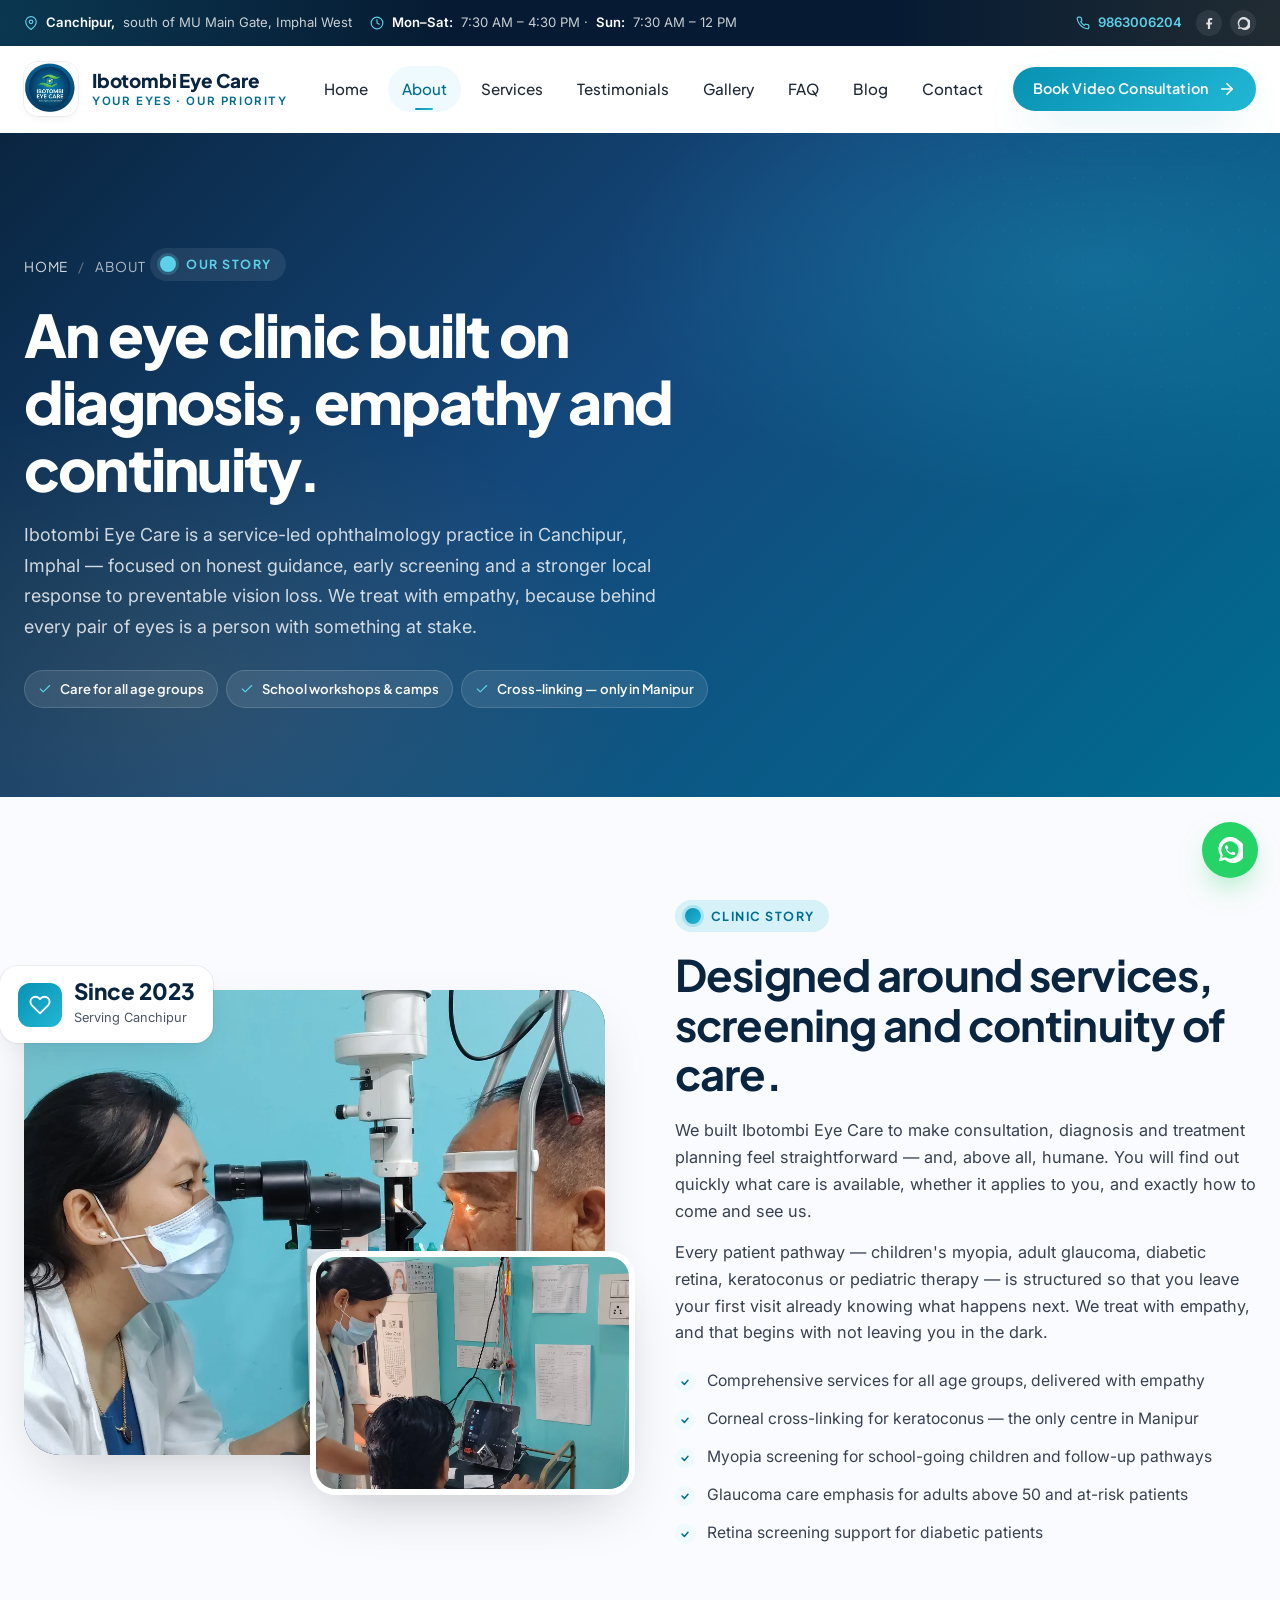
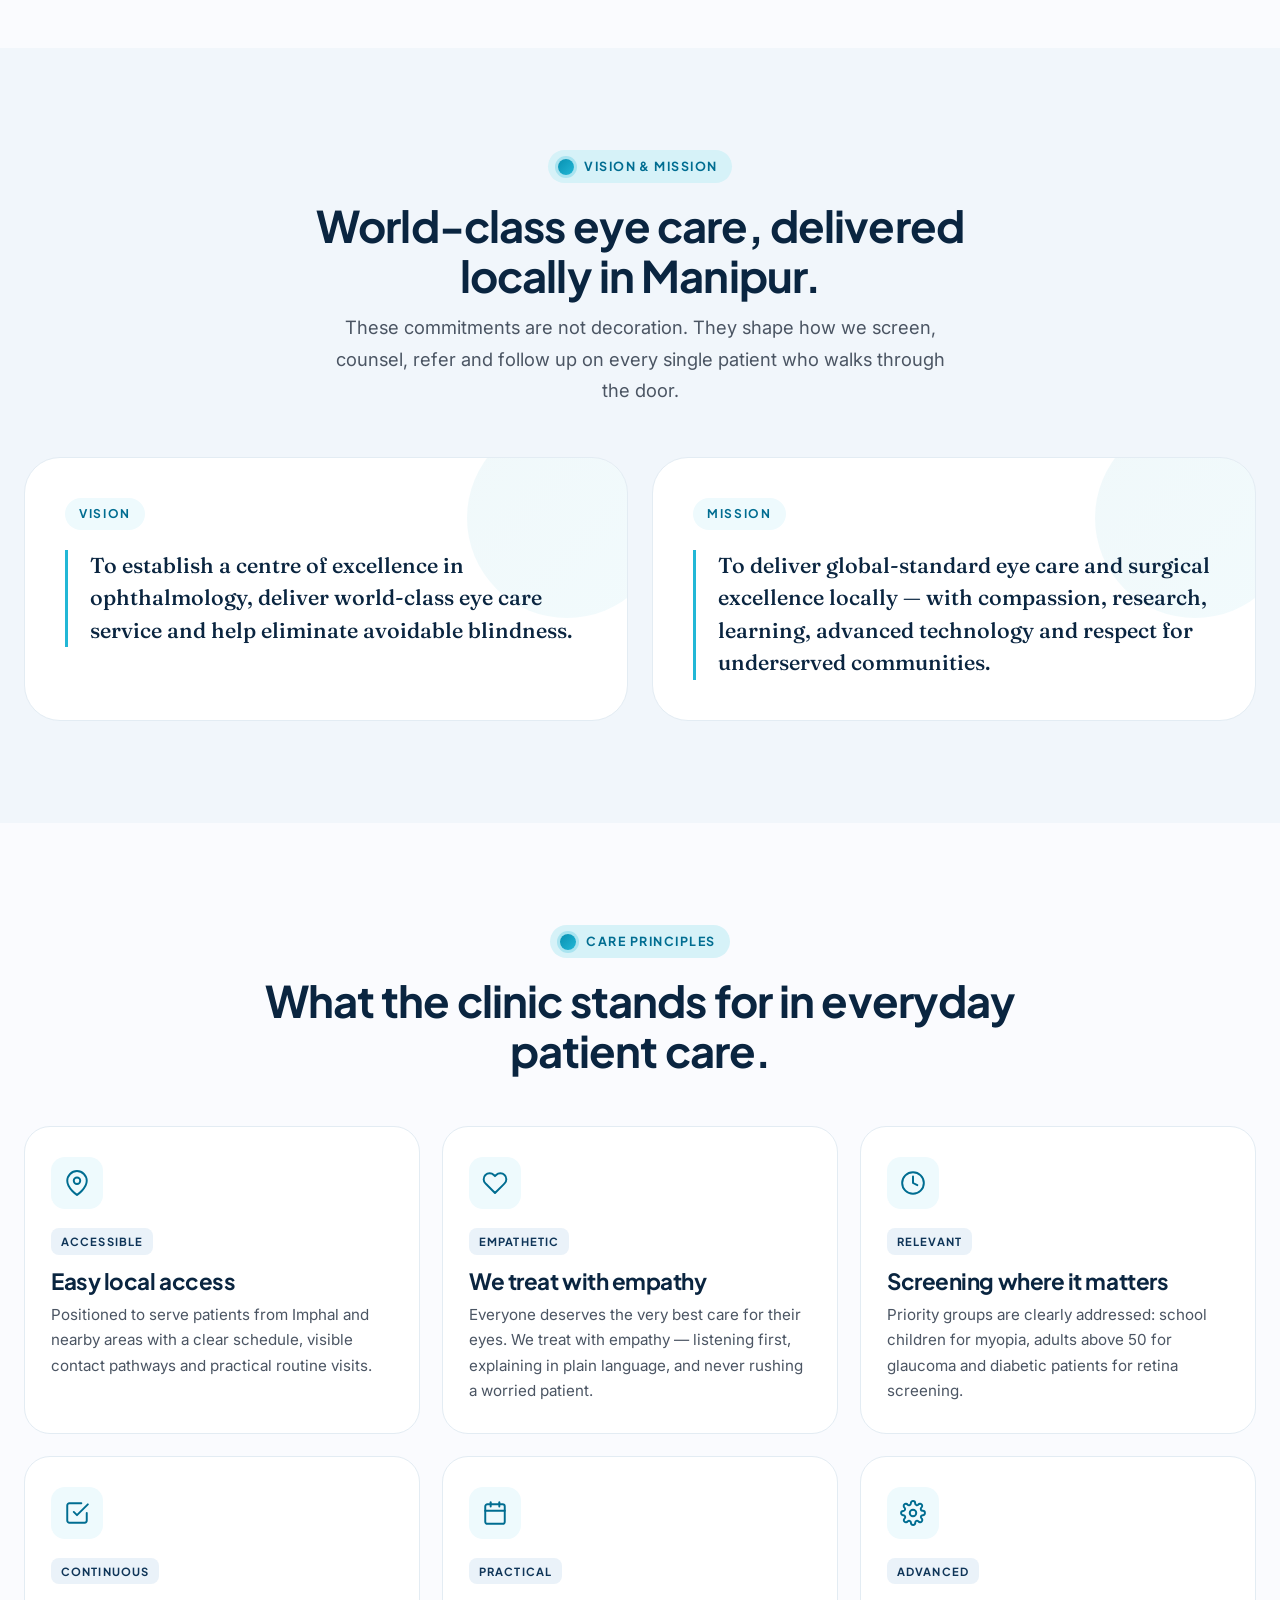
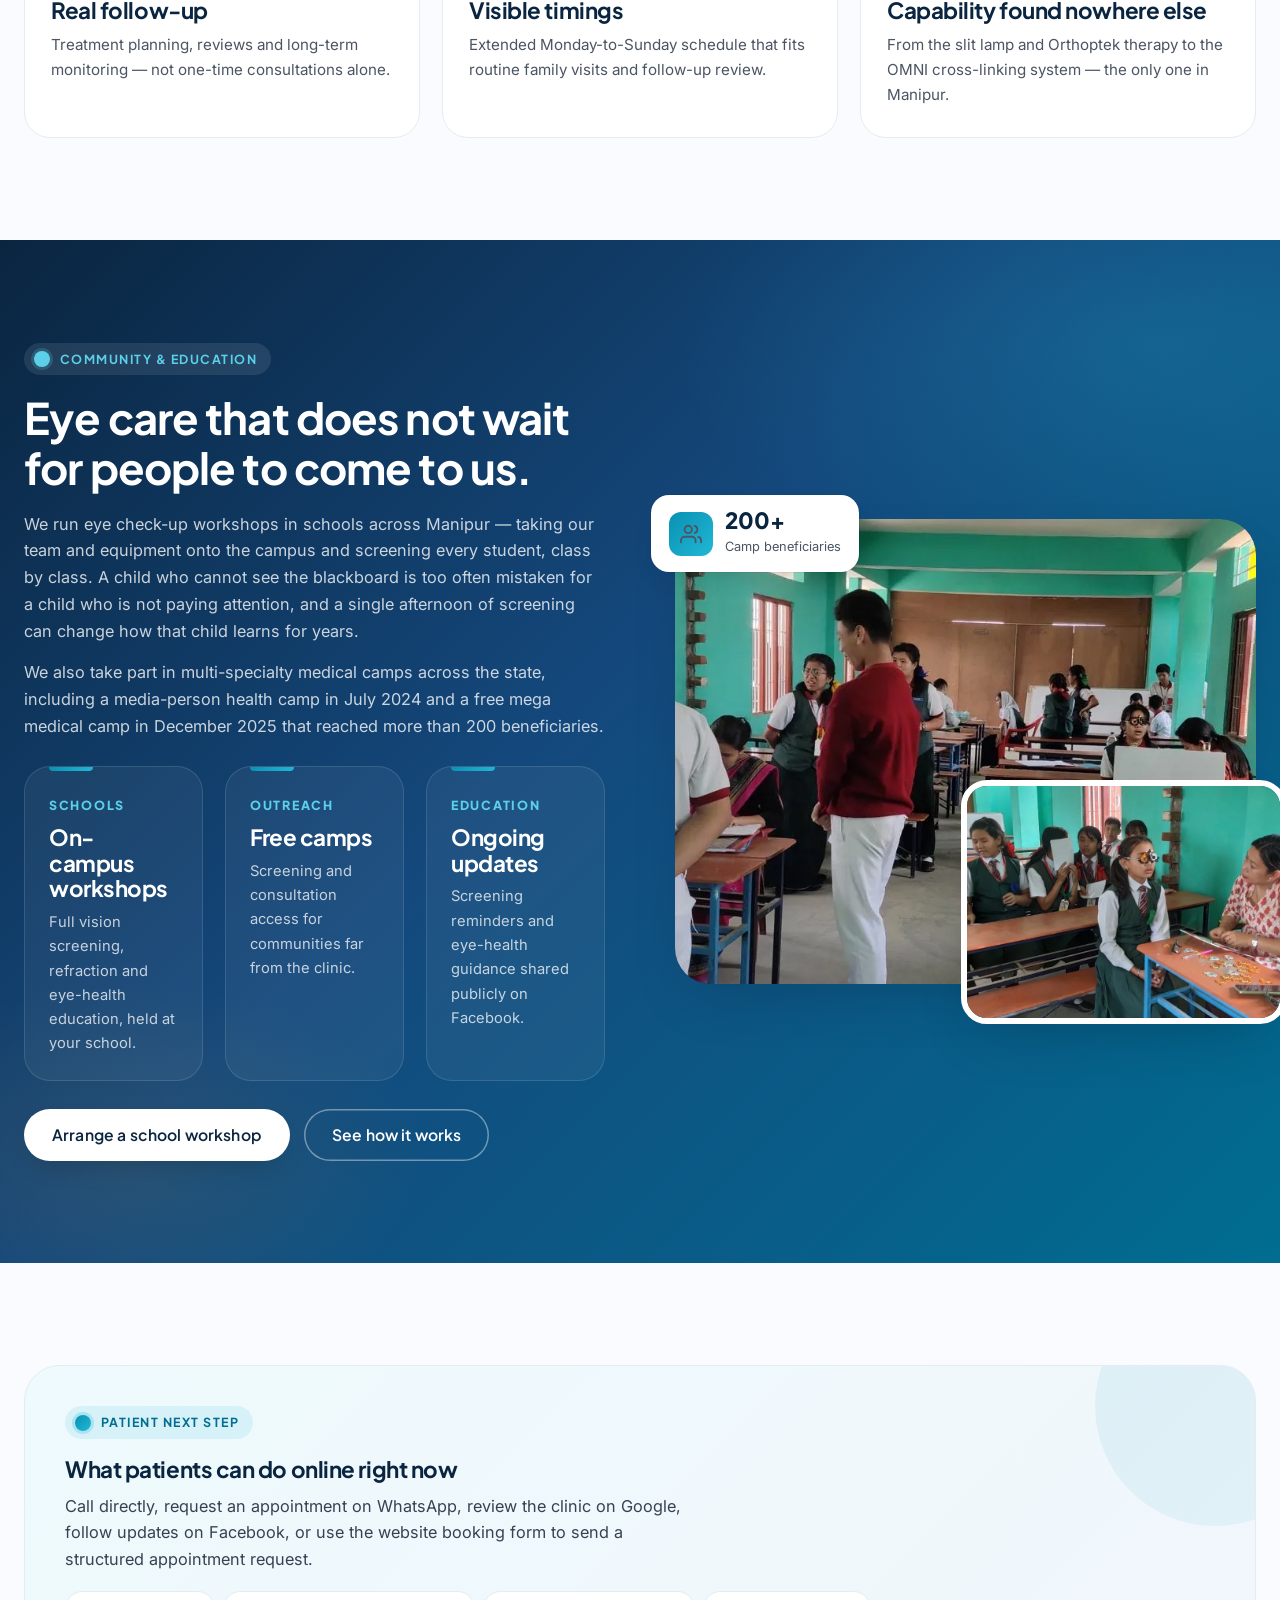
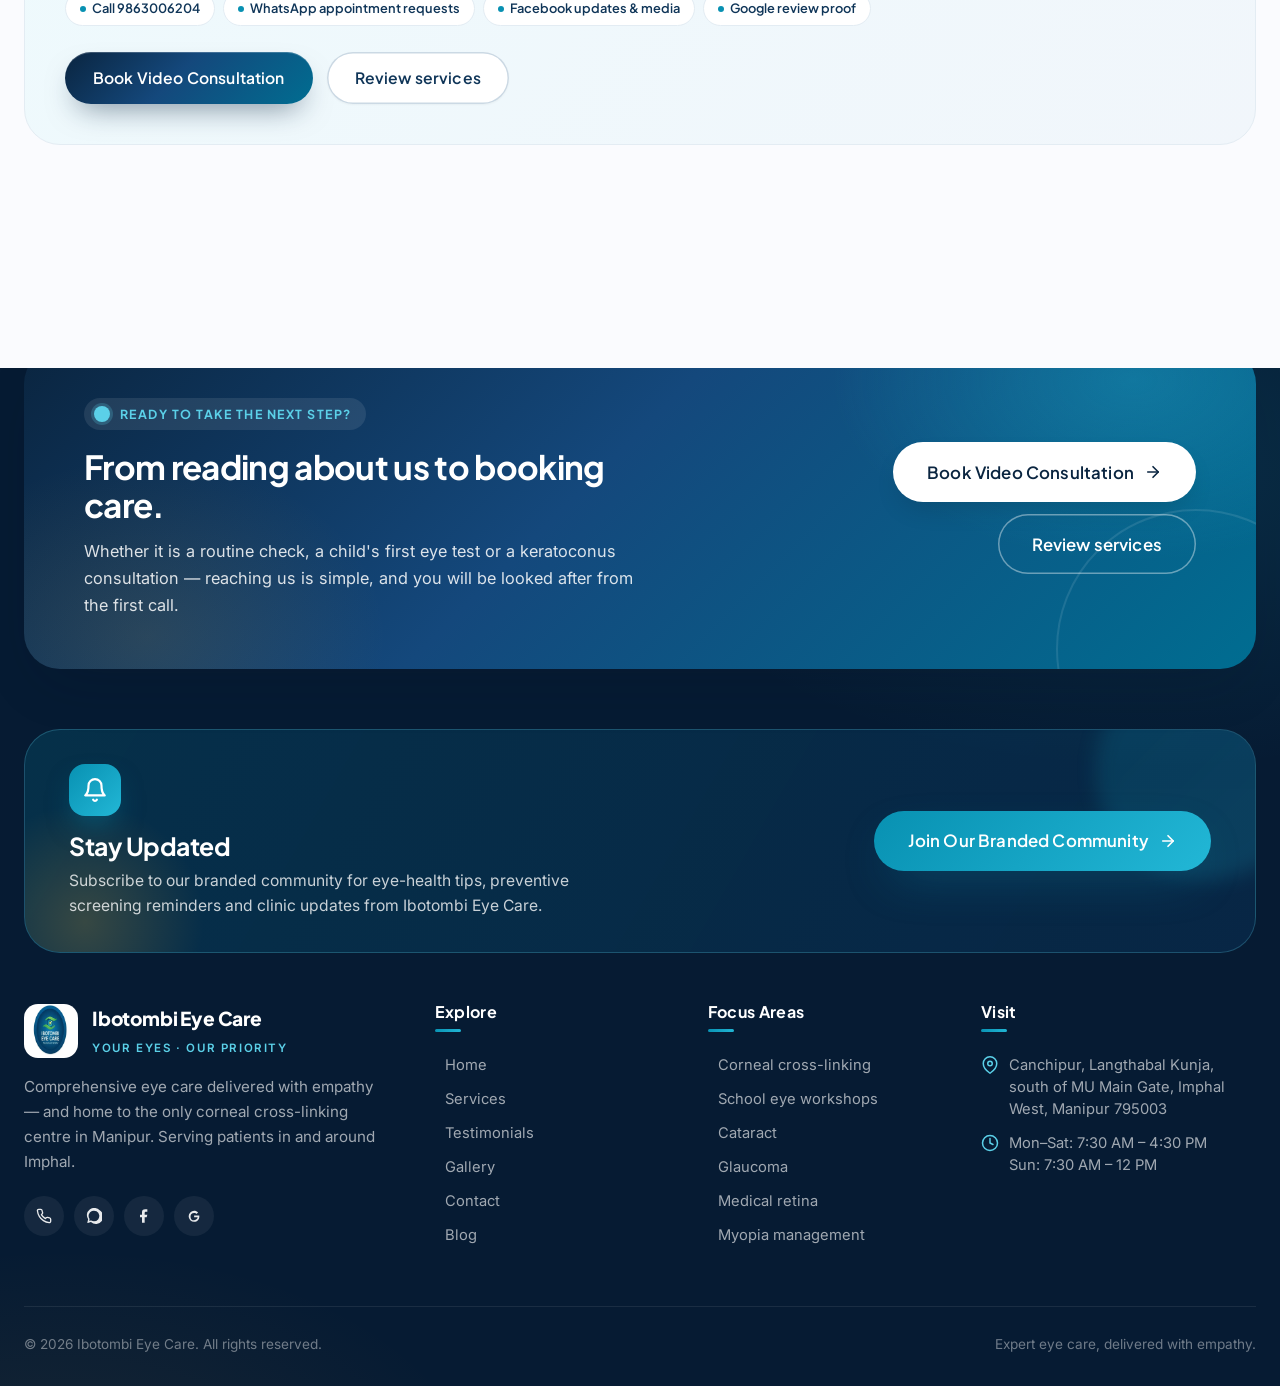
==== commit 68576666: "commit" ====
--- a/about.html
+++ b/about.html
@@ -4,9 +4,12 @@
   <meta charset="UTF-8">
   <meta name="viewport" content="width=device-width, initial-scale=1.0">
   <title>About | Ibotombi Eye Care</title>
-  <meta name="description" content="Learn about Ibotombi Eye Care — our vision, mission, patient approach, care principles and community outreach in Canchipur, Imphal.">
+  <meta name="description" content="Learn about Ibotombi Eye Care — our vision, mission and care principles, why we treat every patient with empathy, our school eye check-up workshops, and Manipur's only corneal cross-linking centre, in Canchipur, Imphal.">
   <meta name="theme-color" content="#0A2540">
   <link rel="icon" href="assets/images/logo.jpeg">
+  <link rel="preconnect" href="https://fonts.googleapis.com">
+  <link rel="preconnect" href="https://fonts.gstatic.com" crossorigin>
+  <link rel="stylesheet" href="https://fonts.googleapis.com/css2?family=Inter:wght@400;500;600;700&amp;family=Plus+Jakarta+Sans:wght@400;500;600;700;800&amp;family=Fraunces:opsz,wght@9..144,400;9..144,500&amp;display=swap">
   <link rel="stylesheet" href="assets/css/site.css">
 </head>
 <body>
@@ -29,7 +32,7 @@
         </svg>
         <div class="preloader-halo" aria-hidden="true"></div>
         <div class="preloader-logo">
-          <img src="assets/images/logo.jpeg" alt="Ibotombi Eye Care logo">
+          <img width="320" height="213" src="assets/images/logo.webp" alt="Ibotombi Eye Care logo">
         </div>
       </div>
       <div class="preloader-text">
@@ -60,7 +63,7 @@
     <div class="container">
       <div class="nav-shell">
         <a class="brand" href="index.html" aria-label="Ibotombi Eye Care home">
-          <span class="brand-logo"><img src="assets/images/logo.jpeg" alt="Ibotombi Eye Care logo"></span>
+          <span class="brand-logo"><img width="320" height="213" src="assets/images/logo.webp" alt="Ibotombi Eye Care logo"></span>
           <span class="brand-text">
             <span class="brand-title">Ibotombi Eye Care</span>
             <span class="brand-tag">Your eyes · Our priority</span>
@@ -91,11 +94,11 @@
           <div class="crumbs"><a href="index.html">Home</a><span>/</span>About</div>
           <span class="eyebrow on-dark">Our story</span>
           <h1>An eye clinic built on diagnosis, empathy and continuity.</h1>
-          <p>Ibotombi Eye Care is a service-led ophthalmology practice in Canchipur, Imphal — focused on ethical patient guidance, screening-first relevance and a stronger local response to preventable vision loss.</p>
+          <p>Ibotombi Eye Care is a service-led ophthalmology practice in Canchipur, Imphal — focused on honest guidance, early screening and a stronger local response to preventable vision loss. We treat with empathy, because behind every pair of eyes is a person with something at stake.</p>
           <div class="hero-badges">
             <span class="hero-badge"><svg viewBox="0 0 24 24" fill="none" stroke="currentColor" stroke-width="2" stroke-linecap="round" stroke-linejoin="round"><polyline points="20 6 9 17 4 12"/></svg>Care for all age groups</span>
-            <span class="hero-badge"><svg viewBox="0 0 24 24" fill="none" stroke="currentColor" stroke-width="2" stroke-linecap="round" stroke-linejoin="round"><polyline points="20 6 9 17 4 12"/></svg>Outreach &amp; camps</span>
-            <span class="hero-badge"><svg viewBox="0 0 24 24" fill="none" stroke="currentColor" stroke-width="2" stroke-linecap="round" stroke-linejoin="round"><polyline points="20 6 9 17 4 12"/></svg>Modern therapy</span>
+            <span class="hero-badge"><svg viewBox="0 0 24 24" fill="none" stroke="currentColor" stroke-width="2" stroke-linecap="round" stroke-linejoin="round"><polyline points="20 6 9 17 4 12"/></svg>School workshops &amp; camps</span>
+            <span class="hero-badge"><svg viewBox="0 0 24 24" fill="none" stroke="currentColor" stroke-width="2" stroke-linecap="round" stroke-linejoin="round"><polyline points="20 6 9 17 4 12"/></svg>Cross-linking — only in Manipur</span>
           </div>
         </div>
       </div>
@@ -107,10 +110,10 @@
         <div class="split">
           <div class="split-media reveal">
             <div class="split-media-main">
-              <img src="assets/images/clinic_photos/IMG_20260328_111314.jpg" alt="Patient receiving an eye checkup" loading="lazy">
+              <img decoding="async" width="1995" height="900" src="assets/images/clinic_photos/IMG_20260328_111314.webp" alt="Patient receiving an eye checkup" loading="lazy">
             </div>
             <div class="split-media-accent">
-              <img src="assets/images/clinic_photos/IMG_20260328_110019.jpg" alt="Patient interaction at Ibotombi Eye Care" loading="lazy">
+              <img decoding="async" width="1995" height="900" src="assets/images/clinic_photos/IMG_20260328_110019.webp" alt="Patient interaction at Ibotombi Eye Care" loading="lazy">
             </div>
             <div class="split-media-badge">
               <span class="icon">
@@ -128,16 +131,17 @@
             <h2>Designed around services, screening and continuity of care.</h2>
             <p>
               We built Ibotombi Eye Care to make consultation, diagnosis and treatment planning feel
-              straightforward. The experience is service-first: visitors find out quickly what care
-              is available, who it is relevant for, and how to request appointments.
+              straightforward — and, above all, humane. You will find out quickly what care is
+              available, whether it applies to you, and exactly how to come and see us.
             </p>
             <p>
-              Instead of template filler, every patient pathway — children's myopia, adult glaucoma,
-              diabetic retina or pediatric therapy — is structured so your first visit already has a
-              clear next step.
+              Every patient pathway — children's myopia, adult glaucoma, diabetic retina, keratoconus
+              or pediatric therapy — is structured so that you leave your first visit already knowing
+              what happens next. We treat with empathy, and that begins with not leaving you in the dark.
             </p>
             <ul class="detail-list">
-              <li>Comprehensive services for all age groups with ophthalmic concerns</li>
+              <li>Comprehensive services for all age groups, delivered with empathy</li>
+              <li>Corneal cross-linking for keratoconus — the only centre in Manipur</li>
               <li>Myopia screening for school-going children and follow-up pathways</li>
               <li>Glaucoma care emphasis for adults above 50 and at-risk patients</li>
               <li>Retina screening support for diabetic patients</li>
@@ -153,7 +157,7 @@
         <div class="section-header center reveal">
           <span class="eyebrow">Vision &amp; mission</span>
           <h2>World-class eye care, delivered locally in Manipur.</h2>
-          <p class="lead">Our commitments are not decorative. They shape how we screen, counsel, refer and follow up every patient.</p>
+          <p class="lead">These commitments are not decoration. They shape how we screen, counsel, refer and follow up on every single patient who walks through the door.</p>
         </div>
 
         <div class="mission-grid" data-stagger>
@@ -196,9 +200,9 @@
             <div class="feature-card-icon">
               <svg viewBox="0 0 24 24" fill="none" stroke="currentColor" stroke-width="1.8" stroke-linecap="round" stroke-linejoin="round"><path d="M20.84 4.6a5.5 5.5 0 0 0-7.78 0L12 5.67l-1.06-1.07a5.5 5.5 0 0 0-7.78 7.78l1.06 1.06L12 21.23l7.78-7.78 1.06-1.06a5.5 5.5 0 0 0 0-7.78z"/></svg>
             </div>
-            <span class="card-label">Compassionate</span>
-            <h3>Respectful, patient-first</h3>
-            <p>Everyone deserves the very best care for their eyes. That principle shapes how we speak, how we convert visitors and how services are presented.</p>
+            <span class="card-label">Empathetic</span>
+            <h3>We treat with empathy</h3>
+            <p>Everyone deserves the very best care for their eyes. We treat with empathy — listening first, explaining in plain language, and never rushing a worried patient.</p>
           </article>
           <article class="feature-card reveal">
             <div class="feature-card-icon">
@@ -228,9 +232,9 @@
             <div class="feature-card-icon">
               <svg viewBox="0 0 24 24" fill="none" stroke="currentColor" stroke-width="1.8" stroke-linecap="round" stroke-linejoin="round"><circle cx="12" cy="12" r="3"/><path d="M19.4 15a1.7 1.7 0 0 0 .3 1.8l.1.1a2 2 0 1 1-2.8 2.8l-.1-.1a1.7 1.7 0 0 0-1.8-.3 1.7 1.7 0 0 0-1 1.5V21a2 2 0 1 1-4 0v-.1A1.7 1.7 0 0 0 9 19.4a1.7 1.7 0 0 0-1.8.3l-.1.1a2 2 0 1 1-2.8-2.8l.1-.1a1.7 1.7 0 0 0 .3-1.8 1.7 1.7 0 0 0-1.5-1H3a2 2 0 1 1 0-4h.1A1.7 1.7 0 0 0 4.6 9a1.7 1.7 0 0 0-.3-1.8l-.1-.1a2 2 0 1 1 2.8-2.8l.1.1a1.7 1.7 0 0 0 1.8.3H9a1.7 1.7 0 0 0 1-1.5V3a2 2 0 1 1 4 0v.1a1.7 1.7 0 0 0 1 1.5 1.7 1.7 0 0 0 1.8-.3l.1-.1a2 2 0 1 1 2.8 2.8l-.1.1a1.7 1.7 0 0 0-.3 1.8V9a1.7 1.7 0 0 0 1.5 1H21a2 2 0 1 1 0 4h-.1a1.7 1.7 0 0 0-1.5 1z"/></svg>
             </div>
-            <span class="card-label">Modern</span>
-            <h3>Advancing technology</h3>
-            <p>From slit-lamp to the newly installed Orthoptek therapy — equipment that aids accurate diagnosis.</p>
+            <span class="card-label">Advanced</span>
+            <h3>Capability found nowhere else</h3>
+            <p>From the slit lamp and Orthoptek therapy to the OMNI cross-linking system — the only one in Manipur.</p>
           </article>
         </div>
       </div>
@@ -241,36 +245,41 @@
       <div class="container">
         <div class="split reverse">
           <div class="split-copy reveal">
-            <span class="eyebrow">Community &amp; education</span>
-            <h2>Eye care is part of a wider public health effort.</h2>
-            <p>Ibotombi Eye Care regularly takes part in multi-specialty medical camps across Manipur, including a media-person health camp in July 2024 and a free mega medical camp in December 2025 that reached more than 200 beneficiaries.</p>
-            <p>Beyond the clinic walls, Facebook remains an active public channel for patient updates, screening reminders and educational content.</p>
+            <span class="eyebrow on-dark">Community &amp; education</span>
+            <h2>Eye care that does not wait for people to come to us.</h2>
+            <p>We run eye check-up workshops in schools across Manipur — taking our team and equipment onto the campus and screening every student, class by class. A child who cannot see the blackboard is too often mistaken for a child who is not paying attention, and a single afternoon of screening can change how that child learns for years.</p>
+            <p>We also take part in multi-specialty medical camps across the state, including a media-person health camp in July 2024 and a free mega medical camp in December 2025 that reached more than 200 beneficiaries.</p>
 
             <div class="grid-3" style="margin-top: 26px;" data-stagger>
+              <article class="timeline-card reveal">
+                <strong>Schools</strong>
+                <h3>On-campus workshops</h3>
+                <p>Full vision screening, refraction and eye-health education, held at your school.</p>
+              </article>
               <article class="timeline-card reveal">
                 <strong>Outreach</strong>
                 <h3>Free camps</h3>
-                <p>Screening and consultation access beyond the physical clinic.</p>
+                <p>Screening and consultation access for communities far from the clinic.</p>
               </article>
               <article class="timeline-card reveal">
                 <strong>Education</strong>
-                <h3>Facebook updates</h3>
-                <p>Current educational content and community proof live on the clinic's Facebook page.</p>
+                <h3>Ongoing updates</h3>
+                <p>Screening reminders and eye-health guidance shared publicly on Facebook.</p>
               </article>
-              <article class="timeline-card reveal">
-                <strong>Future-ready</strong>
-                <h3>Online appointment growth</h3>
-                <p>Website, Facebook and Google-facing pathways aligned for better conversion.</p>
-              </article>
+            </div>
+
+            <div class="hero-actions" style="margin-top: 28px;">
+              <a class="button button-light" href="https://wa.me/919863006204?text=Hello%20Ibotombi%20Eye%20Care%2C%20we%20would%20like%20to%20arrange%20a%20school%20eye%20check-up%20workshop%20for%20our%20school." target="_blank" rel="noopener">Arrange a school workshop</a>
+              <a class="button button-outline-light" href="services.html#school-workshop">See how it works</a>
             </div>
           </div>
 
           <div class="split-media reveal">
             <div class="split-media-main">
-              <img src="assets/images/web/eye-exam-3.jpg" alt="Vision assessment and patient consultation" loading="lazy">
+              <img decoding="async" width="1280" height="590" src="assets/images/school_camp/camp-hall-stations.webp" alt="Screening stations set up across a school hall during an Ibotombi Eye Care eye check-up workshop" loading="lazy">
             </div>
             <div class="split-media-accent">
-              <img src="assets/images/web/eye-exam-1.jpg" alt="Examination device close-up" loading="lazy">
+              <img decoding="async" width="1280" height="590" src="assets/images/school_camp/camp-trial-frame.webp" alt="An optometrist checking a student's vision with a trial frame at a school workshop" loading="lazy">
             </div>
             <div class="split-media-badge">
               <span class="icon">
@@ -316,7 +325,7 @@
           <div>
             <span class="eyebrow">Ready to take the next step?</span>
             <h2>From reading about us to booking care.</h2>
-            <p>The experience stays practical: services are clearer, patient groups are defined and appointment requests can start from the website right away.</p>
+            <p>Whether it is a routine check, a child's first eye test or a keratoconus consultation — reaching us is simple, and you will be looked after from the first call.</p>
           </div>
           <div class="cta-actions">
             <a class="button button-light button-large" href="https://nreags.exlyapp.com/checkout/cd180bd2-48e8-440b-acac-ac3afd5694f4" target="_blank" rel="noopener">Book Video Consultation <svg viewBox="0 0 24 24" fill="none" stroke="currentColor" stroke-width="2.2" stroke-linecap="round" stroke-linejoin="round"><line x1="5" y1="12" x2="19" y2="12"/><polyline points="12 5 19 12 12 19"/></svg></a>
@@ -344,13 +353,13 @@
       <div class="footer-grid">
         <div class="footer-copy">
           <div class="footer-brand">
-            <img src="assets/images/logo.jpeg" alt="Ibotombi Eye Care logo">
+            <img width="320" height="213" src="assets/images/logo.webp" alt="Ibotombi Eye Care logo">
             <div>
               <div class="brand-title">Ibotombi Eye Care</div>
               <div class="brand-tag">Your eyes · Our priority</div>
             </div>
           </div>
-          <p>Comprehensive eye care, community trust and real appointment pathways for patients in and around Imphal.</p>
+          <p>Comprehensive eye care delivered with empathy — and home to the only corneal cross-linking centre in Manipur. Serving patients in and around Imphal.</p>
           <div class="social-links">
             <a href="tel:+919863006204" aria-label="Call"><svg viewBox="0 0 24 24" fill="none" stroke="currentColor" stroke-width="2" stroke-linecap="round" stroke-linejoin="round"><path d="M22 16.92v3a2 2 0 0 1-2.18 2 19.79 19.79 0 0 1-8.63-3.07 19.5 19.5 0 0 1-6-6A19.79 19.79 0 0 1 2.12 4.18 2 2 0 0 1 4.11 2h3a2 2 0 0 1 2 1.72 12.84 12.84 0 0 0 .7 2.81 2 2 0 0 1-.45 2.11L8.09 9.91a16 16 0 0 0 6 6l1.27-1.27a2 2 0 0 1 2.11-.45 12.84 12.84 0 0 0 2.81.7A2 2 0 0 1 22 16.92z"/></svg></a>
             <a href="https://wa.me/919863006204" target="_blank" rel="noopener" aria-label="WhatsApp"><svg viewBox="0 0 24 24" fill="currentColor"><path d="M20.5 3.5A11 11 0 0 0 3.2 17l-1.2 4.6a.6.6 0 0 0 .75.75L7.4 21A11 11 0 1 0 20.5 3.5zM12 20a8 8 0 0 1-4.2-1.2l-.3-.2-2.8.7.7-2.7-.2-.3A8 8 0 1 1 12 20z"/></svg></a>
@@ -374,10 +383,11 @@
         <div>
           <h3 class="footer-title">Focus Areas</h3>
           <div class="footer-links">
+            <a href="services.html#cross-linking">Corneal cross-linking</a>
+            <a href="services.html#school-workshop">School eye workshops</a>
             <a href="services.html">Cataract</a>
             <a href="services.html">Glaucoma</a>
             <a href="services.html">Medical retina</a>
-            <a href="services.html">Dry eye</a>
             <a href="services.html">Myopia management</a>
           </div>
         </div>
@@ -393,7 +403,7 @@
 
       <div class="footer-bottom">
         <span>© <span data-year>2026</span> Ibotombi Eye Care. All rights reserved.</span>
-        <span>Service-led eye care, built for the community.</span>
+        <span>Expert eye care, delivered with empathy.</span>
       </div>
     </div>
   </footer>
--- a/assets/css/site.css
+++ b/assets/css/site.css
@@ -2,8 +2,6 @@
    Ibotombi Eye Care — Premium hospital-grade design system
    Navy + teal clinical palette, bespoke typography, rich motion.
    ======================================================================== */
-
-@import url('https://fonts.googleapis.com/css2?family=Inter:wght@300;400;500;600;700&family=Plus+Jakarta+Sans:wght@400;500;600;700;800&family=Fraunces:opsz,wght@9..144,300;9..144,400;9..144,500;9..144,600;9..144,700&display=swap');
 
 /* --------------------------------------------------------------------------
    Tokens
@@ -155,7 +153,6 @@
 p { margin: 0 0 14px; color: var(--text); font-size: 1.02rem; }
 
 .lead { font-size: 1.15rem; color: var(--text-soft); line-height: 1.7; }
-.subtle { color: var(--text-soft); }
 
 /* Reusable headline accents */
 .accent-serif {
@@ -169,10 +166,8 @@
    Layout helpers
 -------------------------------------------------------------------------- */
 .container { width: var(--container); margin-inline: auto; }
-.container.narrow { width: var(--container-narrow); }
 
 .section { padding: clamp(72px, 8vw, 120px) 0; position: relative; }
-.section.tight { padding: clamp(48px, 6vw, 80px) 0; }
 
 .section-header { max-width: 760px; margin-bottom: clamp(40px, 4vw, 60px); }
 .section-header.center { margin-inline: auto; text-align: center; }
@@ -207,13 +202,6 @@
 }
 .eyebrow.on-dark { background: rgba(255,255,255,0.08); color: var(--teal-300); }
 .eyebrow.on-dark::before { background: var(--teal-300); box-shadow: 0 0 0 3px rgba(91, 208, 232, 0.22); }
-
-/* Decorative dividers */
-.divider-wave {
-  display: block;
-  width: 100%;
-  height: 60px;
-}
 
 /* --------------------------------------------------------------------------
    Buttons
@@ -299,19 +287,6 @@
 }
 .button-outline-light:hover { background: rgba(255,255,255,0.08); box-shadow: inset 0 0 0 1.5px rgba(255,255,255,0.9); }
 
-/* Icon-only button */
-.icon-btn {
-  width: 46px; height: 46px;
-  border-radius: 50%;
-  display: inline-flex; align-items: center; justify-content: center;
-  background: var(--paper);
-  color: var(--navy-700);
-  box-shadow: var(--sh-sm);
-  transition: transform var(--dur-fast) var(--ease-out), background var(--dur-fast) var(--ease-out);
-}
-.icon-btn:hover { background: var(--teal-500); color: #fff; transform: translateY(-2px); }
-.icon-btn svg { width: 18px; height: 18px; }
-
 /* --------------------------------------------------------------------------
    Topbar
 -------------------------------------------------------------------------- */
@@ -430,6 +405,19 @@
   margin-top: 4px;
 }
 
+/* Dimmed backdrop behind the mobile drawer */
+.nav-backdrop {
+  position: fixed;
+  inset: 0;
+  background: rgba(6, 27, 51, 0.45);
+  backdrop-filter: blur(2px);
+  opacity: 0;
+  visibility: hidden;
+  transition: opacity 0.3s var(--ease-out), visibility 0.3s var(--ease-out);
+  z-index: 65;
+}
+.nav-backdrop.is-visible { opacity: 1; visibility: visible; }
+
 .site-nav {
   display: flex;
   align-items: center;
@@ -466,6 +454,8 @@
 
 .nav-toggle {
   display: none;
+  position: relative;
+  z-index: 80;
   width: 48px; height: 48px;
   border-radius: var(--r-sm);
   background: var(--teal-50);
@@ -473,6 +463,7 @@
   align-items: center;
   justify-content: center;
 }
+.nav-toggle[aria-expanded="true"] { background: var(--navy-800); color: #fff; }
 .nav-toggle span { position: relative; display: block; width: 22px; height: 2px; background: currentColor; border-radius: 2px; transition: var(--dur-fast); }
 .nav-toggle span::before, .nav-toggle span::after {
   content: ""; position: absolute; left: 0; width: 22px; height: 2px; background: currentColor; border-radius: 2px; transition: var(--dur-fast);
@@ -688,12 +679,19 @@
 }
 .hero-metric-icon svg { width: 22px; height: 22px; }
 .hero-metric strong {
-  display: block;
+  display: inline-flex;
+  align-items: center;
+  gap: 2px;
   font-family: var(--font-display); font-size: 1.6rem; font-weight: 800;
-  color: var(--navy-800); line-height: 1.1;
-}
-.hero-metric strong .unit { font-size: 1rem; color: var(--teal-600); margin-left: 2px; }
-.hero-metric span { color: var(--text-soft); font-size: 0.9rem; margin-top: 6px; display: block; }
+  color: var(--navy-800); line-height: 1;
+}
+.hero-metric strong .unit {
+  display: inline-block;
+  font-size: 1rem;
+  line-height: 1;
+  color: var(--teal-600);
+}
+.hero-metric > span { color: var(--text-soft); font-size: 0.9rem; margin-top: 6px; display: block; }
 
 /* --------------------------------------------------------------------------
    Page hero (subpages)
@@ -1043,6 +1041,13 @@
 .section-deep p, .section-deep span { color: rgba(255,255,255,0.78); }
 .section-deep .lead { color: rgba(255,255,255,0.84); }
 
+/* The floating badge stays a white card even on dark sections — keep its ink dark */
+.section-deep .split-media-badge strong { color: var(--navy-800); }
+.section-deep .split-media-badge span { color: var(--text-soft); }
+
+/* Detail lists sit directly on the dark ground, so they need light ink */
+.section-deep .detail-list li { color: rgba(255,255,255,0.82); }
+
 .section-deep .benefit-item {
   background: rgba(255,255,255,0.05);
   border-color: rgba(255,255,255,0.12);
@@ -1094,7 +1099,9 @@
 }
 .stat-block:hover { transform: translateY(-3px); }
 .stat-block strong {
-  display: block;
+  display: inline-flex;
+  align-items: center;
+  gap: 3px;
   font-family: var(--font-display);
   font-size: 2.6rem; font-weight: 800;
   line-height: 1;
@@ -1102,8 +1109,13 @@
   margin-bottom: 8px;
   letter-spacing: -0.02em;
 }
-.stat-block strong .unit { font-size: 1rem; color: var(--teal-300); margin-left: 3px; }
-.stat-block span { color: rgba(255,255,255,0.74); font-size: 0.9rem; line-height: 1.5; }
+.stat-block strong .unit {
+  display: inline-block;
+  font-size: 1rem;
+  line-height: 1;
+  color: var(--teal-300);
+}
+.stat-block > span { color: rgba(255,255,255,0.74); font-size: 0.9rem; line-height: 1.5; }
 
 /* --------------------------------------------------------------------------
    Feature cards (generic)
@@ -1265,6 +1277,114 @@
 .span-5 { grid-column: span 5; aspect-ratio: 16/10; }
 .span-4 { grid-column: span 4; aspect-ratio: 1/1; }
 .span-8 { grid-column: span 8; aspect-ratio: 16/9; }
+.span-12 { grid-column: span 12; aspect-ratio: 16/7; }
+.span-6 { grid-column: span 6; aspect-ratio: 2/1; }
+
+/* --------------------------------------------------------------------------
+   Exclusivity marker — used for the corneal cross-linking (C3R) story
+-------------------------------------------------------------------------- */
+.only-tag {
+  display: inline-flex;
+  align-items: center;
+  gap: 7px;
+  padding: 6px 14px 6px 11px;
+  border-radius: var(--r-pill);
+  background: var(--grad-gold);
+  color: #4A320A;
+  font-family: var(--font-display);
+  font-size: 0.74rem;
+  font-weight: 800;
+  letter-spacing: 0.07em;
+  text-transform: uppercase;
+  box-shadow: 0 6px 18px -8px rgba(226, 163, 45, 0.9);
+}
+.only-tag svg { width: 14px; height: 14px; flex-shrink: 0; }
+.only-tag.on-dark { background: rgba(244, 199, 112, 0.16); color: var(--gold-400); box-shadow: none; }
+
+/* Service card promoted as the clinic's exclusive offering */
+.service-card.is-exclusive {
+  border-color: var(--gold-400);
+  background: linear-gradient(180deg, var(--gold-100) 0%, var(--paper) 42%);
+}
+.service-card.is-exclusive .service-icon { background: var(--gold-100); color: #A9741A; }
+.service-card.is-exclusive:hover { border-color: var(--gold-500); }
+.service-card.is-exclusive:hover .service-icon { background: var(--grad-gold); color: #4A320A; }
+.service-card.is-exclusive::before { background: linear-gradient(180deg, rgba(226,163,45,0.12), transparent 60%); }
+.service-card .only-tag { margin-bottom: 14px; }
+
+/* --------------------------------------------------------------------------
+   Empathy band — the clinic's care promise, reused across pages
+-------------------------------------------------------------------------- */
+.empathy-band {
+  position: relative;
+  overflow: hidden;
+  border-radius: var(--r-xl);
+  padding: 54px 56px;
+  background: var(--grad-primary);
+  box-shadow: var(--sh-lg);
+  display: grid;
+  grid-template-columns: minmax(0, 1.15fr) minmax(0, 1fr);
+  gap: 48px;
+  align-items: center;
+}
+.empathy-band::before {
+  content: "";
+  position: absolute;
+  inset: 0;
+  background: var(--grad-halo);
+  pointer-events: none;
+}
+.empathy-band > * { position: relative; z-index: 1; }
+.empathy-band h2, .empathy-band h3 { color: #fff; margin-bottom: 14px; }
+.empathy-band p { color: rgba(255, 255, 255, 0.82); margin-bottom: 0; }
+.empathy-band .eyebrow { background: rgba(255,255,255,0.09); color: var(--teal-300); }
+.empathy-band .eyebrow::before { background: var(--teal-300); box-shadow: 0 0 0 3px rgba(91,208,232,0.2); }
+
+.empathy-points {
+  list-style: none;
+  padding: 0;
+  margin: 0;
+  display: grid;
+  gap: 14px;
+}
+.empathy-points li {
+  display: flex;
+  gap: 14px;
+  align-items: flex-start;
+  padding: 16px 18px;
+  border-radius: var(--r-md);
+  background: rgba(255, 255, 255, 0.06);
+  border: 1px solid rgba(255, 255, 255, 0.12);
+  transition: background var(--dur-base), border-color var(--dur-base);
+}
+.empathy-points li:hover { background: rgba(255,255,255,0.1); border-color: var(--teal-300); }
+.empathy-points .ep-icon {
+  flex-shrink: 0;
+  width: 38px; height: 38px;
+  border-radius: 12px;
+  display: grid; place-items: center;
+  background: rgba(91, 208, 232, 0.16);
+  color: var(--teal-300);
+}
+.empathy-points .ep-icon svg { width: 20px; height: 20px; }
+.empathy-points strong { display: block; color: #fff; font-family: var(--font-display); font-size: 0.98rem; margin-bottom: 3px; }
+.empathy-points span { display: block; color: rgba(255,255,255,0.72); font-size: 0.88rem; line-height: 1.6; }
+
+/* --------------------------------------------------------------------------
+   Proof strip caption — for outreach / camp photo evidence
+-------------------------------------------------------------------------- */
+.proof-note {
+  display: flex;
+  align-items: center;
+  gap: 10px;
+  justify-content: center;
+  margin-top: 22px;
+  color: var(--text-faint);
+  font-size: 0.88rem;
+}
+.proof-note svg { width: 16px; height: 16px; color: var(--teal-500); flex-shrink: 0; }
+.section-deep .proof-note { color: rgba(255, 255, 255, 0.7); }
+.section-deep .proof-note svg { color: var(--teal-300); }
 
 /* --------------------------------------------------------------------------
    Full gallery grid (Gallery.html)
@@ -1578,15 +1698,6 @@
   display: block;
   border-radius: var(--r-sm);
 }
-.testimonial-slide .t-media.is-photo {
-  padding: 0;
-  aspect-ratio: 3/4;
-}
-.testimonial-slide .t-media.is-photo img {
-  width: 100%;
-  height: 100%;
-  object-fit: cover;
-}
 
 .carousel-controls {
   display: flex;
@@ -1777,39 +1888,6 @@
 @media (max-width: 760px) {
   .booking-map { aspect-ratio: 1/1; }
 }
-
-.form-grid {
-  display: grid;
-  grid-template-columns: repeat(2, minmax(0, 1fr));
-  gap: 14px;
-}
-
-.field { display: flex; flex-direction: column; gap: 6px; margin-bottom: 14px; }
-.field label {
-  color: var(--navy-800);
-  font-family: var(--font-display);
-  font-weight: 600;
-  font-size: 0.85rem;
-  letter-spacing: 0.02em;
-}
-.field input, .field select, .field textarea {
-  width: 100%;
-  padding: 14px 16px;
-  border: 1.5px solid var(--line-strong);
-  border-radius: var(--r-sm);
-  background: var(--paper);
-  color: var(--ink-700);
-  font-size: 0.95rem;
-  transition: border-color var(--dur-fast), box-shadow var(--dur-fast), background var(--dur-fast);
-}
-.field textarea { min-height: 110px; resize: vertical; }
-.field input:focus, .field select:focus, .field textarea:focus {
-  outline: none;
-  border-color: var(--teal-500);
-  box-shadow: 0 0 0 4px rgba(8, 145, 178, 0.12);
-  background: #fff;
-}
-.field input::placeholder, .field textarea::placeholder { color: var(--text-faint); }
 
 .form-note { font-size: 0.82rem; color: var(--text-faint); margin-top: 12px; }
 
@@ -1853,23 +1931,6 @@
 .contact-card p { color: var(--text-soft); font-size: 0.92rem; margin-bottom: 12px; }
 
 .contact-row { display: flex; flex-wrap: wrap; gap: 10px; }
-
-.map-frame {
-  border-radius: var(--r-xl);
-  overflow: hidden;
-  box-shadow: var(--sh-lg);
-  aspect-ratio: 16/9;
-  position: relative;
-  border: 6px solid var(--paper);
-}
-.map-frame iframe { width: 100%; height: 100%; border: 0; display: block; }
-.map-frame::before {
-  content: "";
-  position: absolute; inset: 0;
-  pointer-events: none;
-  border-radius: inherit;
-  box-shadow: inset 0 0 0 1px var(--line-strong);
-}
 
 /* --------------------------------------------------------------------------
    CTA band & newsletter
@@ -2206,11 +2267,6 @@
 }
 .reveal.is-visible { opacity: 1; transform: translateY(0); }
 
-.reveal-delay-1 { transition-delay: 0.08s; }
-.reveal-delay-2 { transition-delay: 0.16s; }
-.reveal-delay-3 { transition-delay: 0.24s; }
-.reveal-delay-4 { transition-delay: 0.32s; }
-
 @keyframes floatA {
   0%, 100% { transform: translateY(0); }
   50% { transform: translateY(-10px); }
@@ -2246,17 +2302,18 @@
   to { transform: rotate(360deg); }
 }
 
-/* Animated eye SVG classes */
-.eye-svg .eye-lid { transform-origin: center; animation: blink 5.5s ease-in-out infinite; }
-.eye-svg .eye-iris { animation: drift 7s ease-in-out infinite; transform-origin: center; }
-.eye-svg .eye-ring { animation: spin-slow 22s linear infinite; transform-origin: center; }
-
 /* --------------------------------------------------------------------------
    Preloader
 -------------------------------------------------------------------------- */
 .preloader {
   position: fixed;
   inset: 0;
+  width: 100vw;
+  width: 100dvw;
+  height: 100vh;
+  height: 100dvh;
+  min-height: 100vh;
+  min-height: 100svh;
   z-index: 9999;
   display: grid;
   place-items: center;
@@ -2264,8 +2321,9 @@
     radial-gradient(ellipse at top, rgba(34,183,214,0.18), transparent 55%),
     radial-gradient(ellipse at bottom, rgba(228,163,45,0.08), transparent 55%),
     linear-gradient(160deg, #0A2540 0%, #061B33 60%, #0F3558 100%);
-  transition: opacity 0.6s var(--ease-out), visibility 0.6s var(--ease-out);
-  overflow: hidden;
+  transition: opacity 0.26s var(--ease-out), visibility 0.26s var(--ease-out);
+  overflow: hidden;
+  -webkit-overflow-scrolling: touch;
 }
 .preloader::before,
 .preloader::after {
@@ -2449,14 +2507,50 @@
 -------------------------------------------------------------------------- */
 .is-hidden { display: none !important; }
 .text-center { text-align: center; }
-.mt-20 { margin-top: 20px; }
-.mt-30 { margin-top: 30px; }
 .mt-40 { margin-top: 40px; }
 
 /* --------------------------------------------------------------------------
-   Responsive
--------------------------------------------------------------------------- */
+   Responsive — comprehensive mobile pass
+   Breakpoints:  1100px (tablet-wide) · 820px (tablet) · 640px (phone) · 420px (small phone)
+-------------------------------------------------------------------------- */
+
+/* =========================== 1279px ===========================
+   The full desktop nav (8 links + CTA) needs ~1200px to fit at all, and
+   ~1280px before the brand lock-up stops wrapping. Below that the drawer
+   takes over — previously it only kicked in at 820px, which left the nav
+   visually clipped on every laptop and landscape tablet in between.
+   ============================================================ */
+@media (max-width: 1279px) {
+  .site-nav {
+    position: fixed;
+    inset: 0 0 0 18%;
+    background: var(--paper);
+    padding: 90px 24px 40px;
+    flex-direction: column;
+    align-items: stretch;
+    gap: 4px;
+    transform: translateX(100%);
+    transition: transform 0.4s var(--ease-out);
+    box-shadow: -20px 0 60px -20px rgba(10,37,64,0.3);
+    overflow-y: auto;
+    z-index: 70;
+  }
+  .site-nav.is-open { transform: translateX(0); }
+  .site-nav a:not(.button) {
+    width: 100%;
+    font-size: 1.02rem;
+    padding: 14px 16px;
+    border-radius: var(--r-md);
+  }
+  .site-nav a:not(.button)[aria-current="page"]::after { display: none; }
+  .site-nav .button { margin: 14px 0 0; width: 100%; justify-content: center; }
+  .nav-toggle { display: inline-flex; }
+}
+
+/* =========================== 1100px  =========================== */
 @media (max-width: 1100px) {
+  :root { --container: min(1000px, calc(100% - 40px)); }
+
   .hero-grid { grid-template-columns: minmax(0, 1fr); gap: 50px; }
   .hero-visual { min-height: 480px; order: -1; max-width: 540px; margin-inline: auto; width: 100%; }
   .hero-metrics { grid-template-columns: repeat(2, minmax(0, 1fr)); }
@@ -2472,57 +2566,456 @@
   .cta-layout { grid-template-columns: minmax(0, 1fr); }
   .cta-actions { justify-content: flex-start; }
   .mosaic-grid { grid-template-columns: repeat(2, minmax(0, 1fr)); }
-  .span-7, .span-5, .span-4, .span-8 { grid-column: span 1; aspect-ratio: 4/3; }
+  .span-7, .span-5, .span-4, .span-6, .span-8, .span-12 { grid-column: span 1; aspect-ratio: 4/3; }
+  .empathy-band { grid-template-columns: minmax(0, 1fr); gap: 34px; padding: 44px 40px; }
   .gallery-grid { grid-template-columns: repeat(2, minmax(0, 1fr)); grid-auto-rows: 200px; }
   .gallery-card.wide { grid-column: span 2; }
-  .testimonial-slide { grid-template-columns: minmax(0, 1fr); padding: 30px; }
-  .testimonial-slide .t-media { aspect-ratio: 16/10; }
+  .testimonial-slide { grid-template-columns: minmax(0, 1fr); padding: 30px; gap: 28px; }
   .split-media-accent { bottom: -24px; right: -12px; }
-}
-
-@media (max-width: 760px) {
+  .community-band { grid-template-columns: minmax(0, 1fr); gap: 22px; padding: 30px; }
+  .community-band .c-action { justify-content: flex-start; }
+}
+
+/* =========================== 820px  =========================== */
+@media (max-width: 820px) {
+  :root { --container: calc(100% - 32px); }
+
+  /* Typography */
   body { font-size: 15.5px; }
+  h1 { font-size: clamp(1.95rem, 6vw, 2.6rem); }
+  h2 { font-size: clamp(1.55rem, 5vw, 2.1rem); }
+  .lead { font-size: 1.02rem; }
+
+  /* Section spacing */
   .section { padding: 64px 0; }
-  .topbar { font-size: 0.78rem; }
-  .topbar-note { flex-direction: column; align-items: flex-start; gap: 4px; }
-  .topbar-actions { gap: 10px; }
-  .site-nav {
-    position: fixed;
-    inset: 0 0 0 20%;
-    background: var(--paper);
-    padding: 90px 28px 40px;
-    flex-direction: column;
-    align-items: flex-start;
-    gap: 8px;
-    transform: translateX(100%);
-    transition: transform 0.4s var(--ease-out);
-    box-shadow: var(--sh-lg);
-    overflow-y: auto;
+  .section.tight { padding: 48px 0; }
+  .section-header { margin-bottom: 36px; }
+  .section-header .lead { margin-top: 8px; }
+
+  /* Topbar — hidden on mobile; the header already surfaces phone & location */
+  .topbar { display: none; }
+
+  /* Hero visual — hidden on mobile; keep the copy stack clean */
+  .hero-visual { display: none; }
+  .hero { padding: 30px 0 48px; }
+  .hero-metrics { margin-top: 40px; }
+
+  /* Header — compact brand (drawer itself starts at 1199px, see above) */
+  .site-header { position: sticky; }
+  .nav-shell { padding: 12px 0; gap: 12px; }
+  .brand-logo { width: 44px; height: 44px; border-radius: 12px; }
+  .brand-title { font-size: 1.02rem; }
+  .brand-tag { font-size: 0.66rem; letter-spacing: 0.1em; }
+
+  /* Page hero */
+  .page-hero { padding: 64px 0 52px; }
+  .page-hero h1 { margin-bottom: 14px; }
+  .page-hero p { font-size: 1rem; }
+  .page-hero .crumbs { margin-bottom: 16px; font-size: 0.78rem; }
+
+  /* Hero */
+  .hero { padding: 46px 0 70px; }
+  .hero::after { width: 260px; height: 260px; }
+  .hero-copy h1 { margin-bottom: 16px; }
+  .hero-badges { gap: 6px; margin-top: 18px; }
+  .hero-badge { padding: 6px 12px; font-size: 0.76rem; }
+  .hero-badge svg { width: 12px; height: 12px; }
+  .hero-actions { margin-top: 24px; gap: 10px; }
+  .hero-trust { margin-top: 26px; padding-top: 20px; flex-direction: column; align-items: flex-start; gap: 8px; }
+  .hero-visual { min-height: 420px; }
+  .hero-orb { transform: scale(0.82); }
+  .hero-photo { width: 86%; }
+  .hero-float { display: none; }
+  .hero-chips {
+    position: static;
+    transform: none;
+    margin: 18px auto 0;
+    border-radius: var(--r-md);
+    padding: 10px 14px;
+    flex-wrap: wrap;
+    justify-content: center;
+    white-space: normal;
   }
-  .site-nav.is-open { transform: translateX(0); }
-  .site-nav a:not(.button) { width: 100%; font-size: 1.05rem; padding: 12px 16px; }
-  .site-nav .button { margin-left: 0; margin-top: 14px; width: 100%; }
-  .nav-toggle { display: inline-flex; }
-
-  .hero-metrics { grid-template-columns: minmax(0, 1fr); margin-top: 50px; }
-  .service-grid, .review-grid, .grid-3, .media-grid, .grid-4, .pillars-inner, .benefit-grid, .form-grid { grid-template-columns: minmax(0, 1fr); gap: 16px; }
+  .hero-metrics { grid-template-columns: repeat(2, minmax(0, 1fr)); margin-top: 40px; gap: 14px; }
+  .hero-metric { padding: 18px; }
+  .hero-metric-icon { width: 38px; height: 38px; border-radius: 10px; margin-bottom: 10px; }
+  .hero-metric-icon svg { width: 18px; height: 18px; }
+  .hero-metric strong { font-size: 1.35rem; }
+
+  /* Marquee — slower on mobile */
+  .marquee { padding: 14px 0; }
+  .marquee-track { gap: 36px; animation-duration: 34s; }
+  .marquee-item { font-size: 0.9rem; }
+
+  /* Pillars */
+  .pillars-inner { padding: 36px 0; gap: 24px; grid-template-columns: repeat(2, minmax(0, 1fr)); }
+  .pillar-icon { width: 44px; height: 44px; border-radius: 12px; }
+  .pillar-icon svg { width: 22px; height: 22px; }
+
+  /* Service/grid sets — keep 2 up at mid phone, collapse at 640 */
+  .service-grid,
+  .review-grid,
+  .grid-3,
+  .media-grid { grid-template-columns: repeat(2, minmax(0, 1fr)); gap: 16px; }
+  .grid-4 { grid-template-columns: repeat(2, minmax(0, 1fr)); gap: 16px; }
+  .service-card { padding: 26px 22px 22px; }
+  .service-icon { width: 54px; height: 54px; border-radius: 14px; margin-bottom: 16px; }
+  .service-icon svg { width: 28px; height: 28px; }
+  .benefit-grid { grid-template-columns: repeat(2, minmax(0, 1fr)); gap: 12px; }
+  .benefit-item { padding: 18px; }
+
+  /* Split section */
+  .split-media-main { aspect-ratio: 4/3; }
+  .split-media-accent { bottom: -20px; right: -10px; width: 55%; border-width: 5px; }
+  .split-media-badge { top: -16px; left: -8px; padding: 10px 14px; }
+  .split-media-badge .icon { width: 36px; height: 36px; border-radius: 10px; }
+  .split-media-badge strong { font-size: 1.15rem; }
+
+  /* Mission + timeline cards */
+  .mission-grid { grid-template-columns: minmax(0, 1fr); }
+  .quote-panel { padding: 30px 26px; }
+  .quote-panel blockquote { font-size: 1.18rem; }
+  .timeline-card { padding: 22px 20px 18px; }
+
+  /* Deep / stat passage */
+  .stat-passage { padding: 28px 22px; }
+  .stat-grid { grid-template-columns: repeat(2, minmax(0, 1fr)); gap: 14px; }
+  .stat-block { padding: 18px; }
+  .stat-block strong { font-size: 2.1rem; }
+
+  /* Mosaic / gallery */
   .mosaic-grid { grid-template-columns: minmax(0, 1fr); }
-  .gallery-grid { grid-template-columns: minmax(0, 1fr); grid-auto-rows: 220px; }
+  .gallery-grid { grid-template-columns: repeat(2, minmax(0, 1fr)); grid-auto-rows: 180px; gap: 12px; }
+  .gallery-card.wide { grid-column: span 2; }
+  .gallery-card.tall { grid-row: span 2; }
+  .gallery-card-badge { font-size: 0.64rem; padding: 3px 8px; }
+
+  /* Editorial */
+  .editorial-side .review-lead { font-size: 1.45rem; }
+  .review-quote { padding: 20px 22px; }
+  .review-quote p { font-size: 1rem; }
+
+  /* Testimonial carousel */
+  .testimonial-carousel { margin-top: 30px; }
+  .testimonial-track { gap: 14px; }
+  .testimonial-slide {
+    grid-template-columns: minmax(0, 1fr);
+    padding: 26px 22px;
+    gap: 22px;
+    border-radius: var(--r-lg);
+  }
+  .testimonial-slide .t-copy blockquote { font-size: 1.1rem; padding-left: 16px; margin-bottom: 16px; }
+  .testimonial-slide .t-avatar { width: 46px; height: 46px; min-width: 46px; font-size: 1.15rem; }
+  .testimonial-slide .t-media { padding: 8px; }
+
+  /* Media (video) grid */
+  .media-card video { aspect-ratio: 9/16; }
+  .media-card-body { padding: 16px 18px 18px; }
+
+  /* FAQ */
+  .faq-layout { grid-template-columns: minmax(0, 1fr); gap: 28px; }
+  .faq-card { position: relative; top: 0; padding: 28px 24px; }
+  .faq-item summary { padding: 18px 52px 18px 20px; font-size: 0.98rem; }
+  .faq-item summary::after { right: 16px; width: 26px; height: 26px; }
+  .faq-item p { padding: 0 20px 18px; font-size: 0.93rem; }
+
+  /* Contact */
+  .contact-layout { grid-template-columns: minmax(0, 1fr); gap: 22px; }
+  .booking-card { padding: 28px 24px; }
+  .booking-card h3 { font-size: 1.25rem; }
+  .booking-map { margin-top: 20px; aspect-ratio: 4/3; }
+  .contact-card { padding: 18px; gap: 14px; }
+  .contact-card .icon-box { width: 42px; height: 42px; border-radius: 12px; }
+  .contact-card .icon-box svg { width: 20px; height: 20px; }
+  .contact-card h3 { font-size: 1rem; }
+  .contact-card p { font-size: 0.88rem; margin-bottom: 10px; }
+  .map-frame { aspect-ratio: 4/3; border-width: 4px; }
+
+  /* CTA band + community band */
+  .cta-band {
+    padding: 32px 24px;
+    border-radius: var(--r-lg);
+    margin-top: -70px;
+    margin-bottom: 40px;
+  }
+  .cta-band h2 { font-size: 1.4rem; }
+  .cta-band p { font-size: 0.96rem; }
+  .cta-band::after { display: none; }
+  .cta-layout { gap: 22px; }
+  .cta-actions { gap: 10px; justify-content: flex-start; }
+  .cta-actions .button { flex: 1 1 100%; justify-content: center; }
+
+  .community-band {
+    grid-template-columns: minmax(0, 1fr);
+    padding: 26px 22px;
+    gap: 18px;
+    margin: 36px 0;
+    border-radius: var(--r-lg);
+  }
+  .community-band h3 { font-size: 1.22rem; }
+  .community-band p { font-size: 0.93rem; }
+  .community-band .c-icon { width: 46px; height: 46px; border-radius: 12px; margin-bottom: 12px; }
+  .community-band .c-icon svg { width: 22px; height: 22px; }
+  .community-band .c-action { justify-content: stretch; }
+  .community-band .c-action .button { width: 100%; justify-content: center; }
+
+  /* Notice card */
+  .notice-card { padding: 28px 24px; }
+  .notice-card h3 { font-size: 1.2rem; }
+  .empathy-band { padding: 32px 24px; gap: 28px; border-radius: var(--r-lg); }
+  .empathy-points li { padding: 14px 15px; gap: 12px; }
+
+  /* Footer */
+  .site-footer { padding: 60px 0 26px; margin-top: 80px; }
+  .footer-grid { grid-template-columns: minmax(0, 1fr) minmax(0, 1fr); gap: 32px; }
+  .footer-brand img { width: 46px; height: 46px; }
+  .footer-bottom { flex-direction: column; gap: 10px; margin-top: 40px; }
+
+  /* Buttons — tap comfort */
+  .button { --bh: 48px; padding: 0 22px; font-size: 0.94rem; }
+  .button-small { --bh: 40px; padding: 0 16px; font-size: 0.86rem; }
+  .button-large { --bh: 54px; padding: 0 26px; font-size: 0.98rem; }
+
+  /* FAB */
+  .fab { bottom: 16px; right: 16px; gap: 10px; }
+  .fab-btn { width: 52px; height: 52px; }
+  .fab-btn svg { width: 24px; height: 24px; }
+  .fab-to-top { width: 40px; height: 40px; }
+
+  /* Preloader */
+  .preloader-visual { width: 150px; height: 150px; }
+  .preloader-logo { width: 72px; height: 72px; }
+  .preloader-bar { width: 170px; }
+}
+
+/* =========================== 640px  =========================== */
+@media (max-width: 640px) {
+  :root { --container: calc(100% - 24px); }
+
+  h1 { font-size: clamp(1.75rem, 7vw, 2.2rem); letter-spacing: -0.02em; }
+  h2 { font-size: clamp(1.4rem, 6vw, 1.85rem); }
+  .lead { font-size: 1rem; }
+
+  /* Everything collapses to single column */
+  .service-grid, .review-grid, .grid-3, .grid-4,
+  .media-grid, .pillars-inner, .benefit-grid,
+  .form-grid, .stat-grid, .hero-metrics,
+  .mosaic-grid, .mission-grid, .review-proof-grid,
+  .screenshot-grid, .footer-grid { grid-template-columns: minmax(0, 1fr); gap: 14px; }
+
+  /* Gallery — single column full-width cards */
+  .gallery-grid { grid-template-columns: minmax(0, 1fr); grid-auto-rows: minmax(220px, auto); gap: 12px; }
   .gallery-card.wide, .gallery-card.tall { grid-column: auto; grid-row: auto; }
-  .mission-grid { grid-template-columns: minmax(0, 1fr); }
-  .footer-grid { grid-template-columns: minmax(0, 1fr); gap: 36px; }
-  .footer-bottom { flex-direction: column; gap: 10px; }
-  .cta-band { padding: 36px 24px; border-radius: var(--r-lg); margin-top: -80px; }
-  .hero-float { display: none; }
-  .hero-chips { position: static; transform: none; margin: 20px auto 0; border-radius: var(--r-md); padding: 10px 14px; }
-  .quote-panel { padding: 30px 26px; }
-  .stat-passage { padding: 30px 24px; }
-  .testimonial-slide { padding: 26px 22px; }
-  .split-media-accent { bottom: -18px; right: -8px; }
-  .hero-photo { width: 92%; }
-  .hero-trust { flex-direction: column; align-items: flex-start; gap: 8px; }
-}
-
+  .gallery-card figure { min-height: 220px; }
+
+  /* Topbar — hide secondary links so it fits */
+  .topbar-actions .topbar-socials { display: none; }
+  .topbar-note span { font-size: 0.74rem; }
+
+  /* Nav drawer — full width feel */
+  .site-nav { inset: 0 0 0 0; padding: 88px 22px 32px; }
+
+  /* Hero */
+  .hero { padding: 36px 0 60px; }
+  .hero-copy .lead { font-size: 0.98rem; }
+  .hero-actions { gap: 10px; }
+  .hero-actions .button { flex: 1 1 100%; justify-content: center; }
+  .hero-visual { min-height: 360px; }
+  .hero-photo { width: 90%; aspect-ratio: 4/5; }
+  .hero-chips { gap: 8px; padding: 10px 12px; }
+  .hero-chip { font-size: 0.74rem; }
+  .hero-trust-copy { font-size: 0.82rem; }
+
+  /* Hero metric strip card */
+  .hero-metric { padding: 16px; }
+  .hero-metric strong { font-size: 1.25rem; }
+  .hero-metric span { font-size: 0.84rem; }
+
+  /* Page hero */
+  .page-hero { padding: 50px 0 44px; }
+  .page-hero::after { display: none; }
+
+  /* Section spacing */
+  .section { padding: 52px 0; }
+  .section.tight { padding: 38px 0; }
+
+  /* Split media accent — smaller offset */
+  .split-media-accent { bottom: -14px; right: -6px; width: 55%; border-width: 4px; }
+  .split-media-badge { top: -14px; left: -6px; padding: 8px 12px; gap: 10px; }
+  .split-media-badge strong { font-size: 1rem; }
+  .split-media-badge span { font-size: 0.72rem; }
+
+  /* Stat passage */
+  .stat-passage { padding: 24px 20px; border-radius: var(--r-lg); }
+  .stat-block strong { font-size: 1.8rem; }
+  .stat-block { padding: 16px; }
+
+  /* Quote panels */
+  .quote-panel { padding: 26px 22px; }
+  .quote-panel blockquote { font-size: 1.08rem; padding-left: 16px; }
+
+  /* Service cards */
+  .service-card { padding: 24px 20px 20px; }
+  .service-card h3 { font-size: 1.1rem; }
+  .service-card p { font-size: 0.92rem; }
+  .service-card ul li { font-size: 0.86rem; }
+
+  /* Feature / benefit cards */
+  .feature-card { padding: 24px 20px; }
+  .benefit-item-icon { width: 38px; height: 38px; border-radius: 10px; margin-bottom: 10px; }
+  .benefit-item-icon svg { width: 18px; height: 18px; }
+
+  /* Testimonial carousel */
+  .testimonial-slide { padding: 22px 18px; gap: 18px; }
+  .testimonial-slide .t-copy blockquote { font-size: 1rem; }
+  .testimonial-slide .t-meta { gap: 12px; }
+
+  /* Review cards */
+  .review-card { padding: 26px 22px; }
+  .review-card h3 { font-size: 1.02rem; }
+
+  /* Reviews proof — one column, natural height */
+  .review-proof-grid { grid-template-columns: minmax(0, 1fr); }
+  .review-proof { padding: 8px; }
+
+  /* Screenshot grid */
+  .screenshot-grid { grid-template-columns: minmax(0, 1fr); gap: 14px; }
+
+  /* Media / video cards */
+  .media-card-body { padding: 14px 16px 16px; }
+  .media-card h3 { font-size: 1rem; }
+
+  /* FAQ */
+  .faq-list { gap: 10px; }
+  .faq-item summary { font-size: 0.95rem; padding: 16px 48px 16px 18px; }
+  .faq-item summary::after { right: 14px; width: 24px; height: 24px; background-size: 12px; }
+  .faq-item p { padding: 0 18px 16px; font-size: 0.9rem; }
+  .faq-card { padding: 24px 20px; border-radius: var(--r-lg); }
+  .faq-card .faq-side-list li { font-size: 0.9rem; }
+
+  /* Contact */
+  .booking-card { padding: 22px 18px; border-radius: var(--r-lg); }
+  .booking-card h3 { font-size: 1.15rem; }
+  .booking-map { aspect-ratio: 1/1; border-radius: var(--r-md); }
+  .contact-card .card-label { font-size: 0.62rem; }
+  .contact-card h3 { font-size: 0.98rem; }
+  .contact-row { gap: 8px; }
+  .map-frame { aspect-ratio: 1/1; border-width: 3px; }
+
+  /* CTA band / community band */
+  .cta-band { padding: 28px 20px; margin-top: -58px; }
+  .cta-band h2 { font-size: 1.28rem; }
+  .cta-band p { font-size: 0.92rem; }
+  .cta-layout { gap: 18px; }
+  .cta-actions { width: 100%; flex-direction: column; }
+  .cta-actions .button { width: 100%; }
+
+  .community-band { padding: 22px 18px; margin: 28px 0; }
+  .community-band h3 { font-size: 1.12rem; }
+  .community-band p { font-size: 0.9rem; }
+
+  /* Notice card */
+  .notice-card { padding: 24px 20px; border-radius: var(--r-lg); }
+
+  /* Chips / badges wrap nicely */
+  .chip-row { gap: 6px; }
+  .chip { font-size: 0.76rem; padding: 5px 11px; }
+
+  /* Footer */
+  .site-footer { padding: 48px 0 24px; margin-top: 64px; }
+  .footer-grid { gap: 30px; }
+  .footer-copy { max-width: none; }
+  .footer-links a, .footer-contact a, .footer-contact span { font-size: 0.88rem; }
+
+  /* Detail list */
+  .detail-list { gap: 10px; }
+  .detail-list li { font-size: 0.92rem; }
+
+  /* Buttons — stack full-width inside any hero/cta group */
+  .hero-actions .button { width: 100%; }
+
+  /* Preloader */
+  .preloader-visual { width: 140px; height: 140px; }
+  .preloader-logo { width: 68px; height: 68px; }
+  .preloader-bar { width: 150px; }
+  .preloader-text strong { font-size: 1.05rem; }
+
+  /* FAB */
+  .fab-btn { width: 50px; height: 50px; }
+  .fab-btn svg { width: 22px; height: 22px; }
+  .fab { bottom: 14px; right: 14px; }
+}
+
+/* =========================== 420px (very small phones) =========================== */
+@media (max-width: 420px) {
+  :root { --container: calc(100% - 20px); }
+
+  h1 { font-size: 1.65rem; }
+  h2 { font-size: 1.3rem; }
+  h3 { font-size: 1.05rem; }
+
+  .section { padding: 44px 0; }
+
+  /* Topbar — show only primary note */
+  .topbar { padding: 6px 0; font-size: 0.72rem; }
+  .topbar-note span:nth-child(2) { display: none; }
+
+  /* Brand */
+  .brand-tag { display: none; }
+  .brand-logo { width: 40px; height: 40px; }
+
+  /* Hero */
+  .hero { padding: 28px 0 48px; }
+  .hero-badges .hero-badge { padding: 5px 10px; font-size: 0.72rem; }
+  .hero-photo { width: 94%; }
+  .hero-chips { gap: 6px; padding: 8px 10px; }
+  .hero-chip { font-size: 0.68rem; }
+  .hero-chip .dot { width: 6px; height: 6px; }
+
+  /* Page hero */
+  .page-hero { padding: 40px 0 36px; }
+  .page-hero p { font-size: 0.92rem; }
+
+  /* Cards — tighten padding further */
+  .service-card { padding: 22px 18px 18px; }
+  .feature-card { padding: 22px 18px; }
+  .review-card { padding: 22px 18px; }
+  .timeline-card { padding: 20px 18px 16px; }
+  .quote-panel { padding: 22px 18px; }
+  .notice-card { padding: 20px 18px; }
+  .booking-card { padding: 20px 16px; }
+  .cta-band { padding: 24px 18px; margin-top: -48px; border-radius: var(--r-lg); }
+  .community-band { padding: 20px 16px; }
+
+  /* Buttons */
+  .button { --bh: 46px; padding: 0 18px; font-size: 0.9rem; }
+  .button-large { --bh: 50px; padding: 0 22px; font-size: 0.94rem; }
+  .button-small { --bh: 38px; padding: 0 14px; font-size: 0.82rem; }
+
+  /* Carousel */
+  .testimonial-slide { padding: 20px 16px; }
+  .testimonial-slide .t-copy blockquote { font-size: 0.96rem; padding-left: 12px; }
+
+  /* Stats */
+  .stat-block strong { font-size: 1.6rem; }
+
+  /* Mosaic / gallery */
+  .gallery-grid { grid-auto-rows: minmax(200px, auto); gap: 10px; }
+  .gallery-card figure { min-height: 200px; }
+
+  /* Footer */
+  .site-footer { padding: 40px 0 22px; margin-top: 48px; }
+  .footer-title { margin-bottom: 16px; }
+
+  /* Preloader */
+  .preloader-visual { width: 124px; height: 124px; }
+  .preloader-logo { width: 60px; height: 60px; }
+  .preloader-bar { width: 130px; height: 2px; }
+  .preloader-text strong { font-size: 1rem; letter-spacing: 0; }
+  .preloader-text .preloader-status { font-size: 0.66rem; letter-spacing: 0.2em; }
+}
+
+/* =========================== Reduced motion =========================== */
 @media (prefers-reduced-motion: reduce) {
   *, *::before, *::after {
     animation-duration: 0.001ms !important;
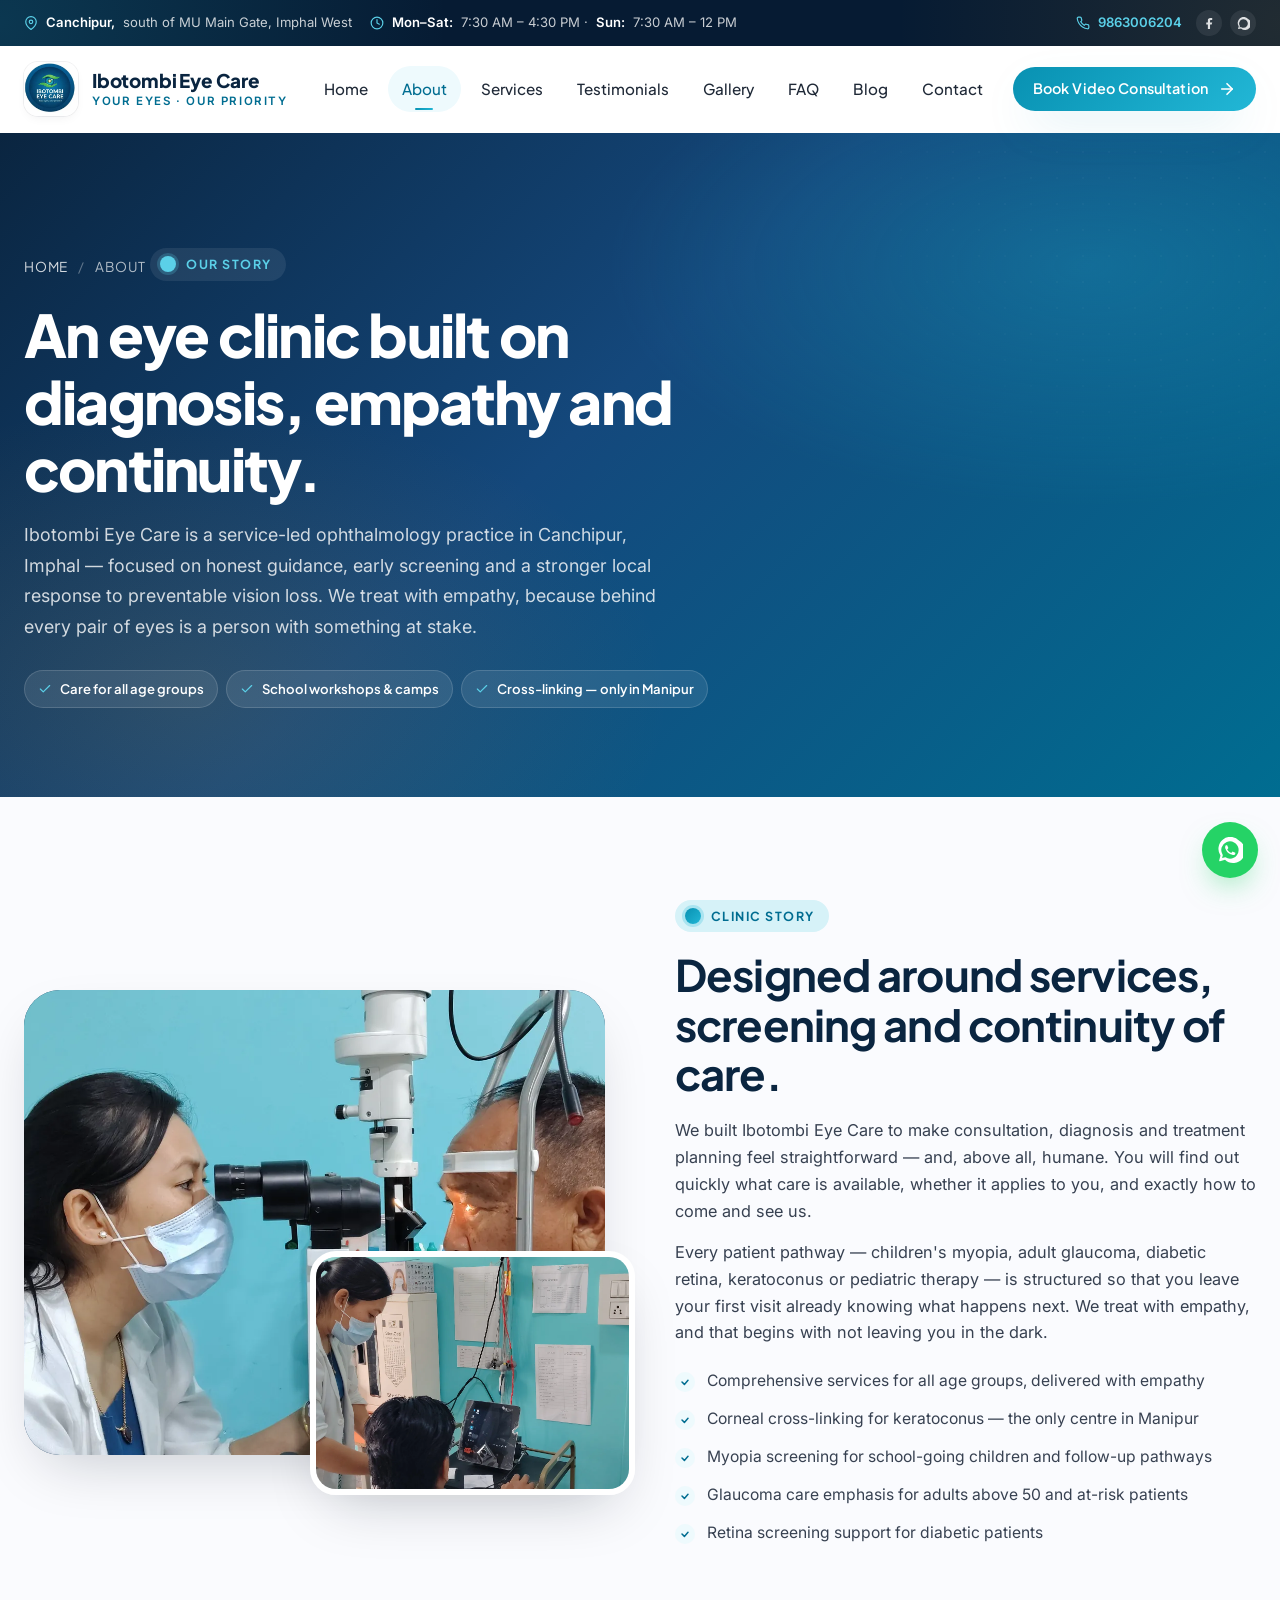
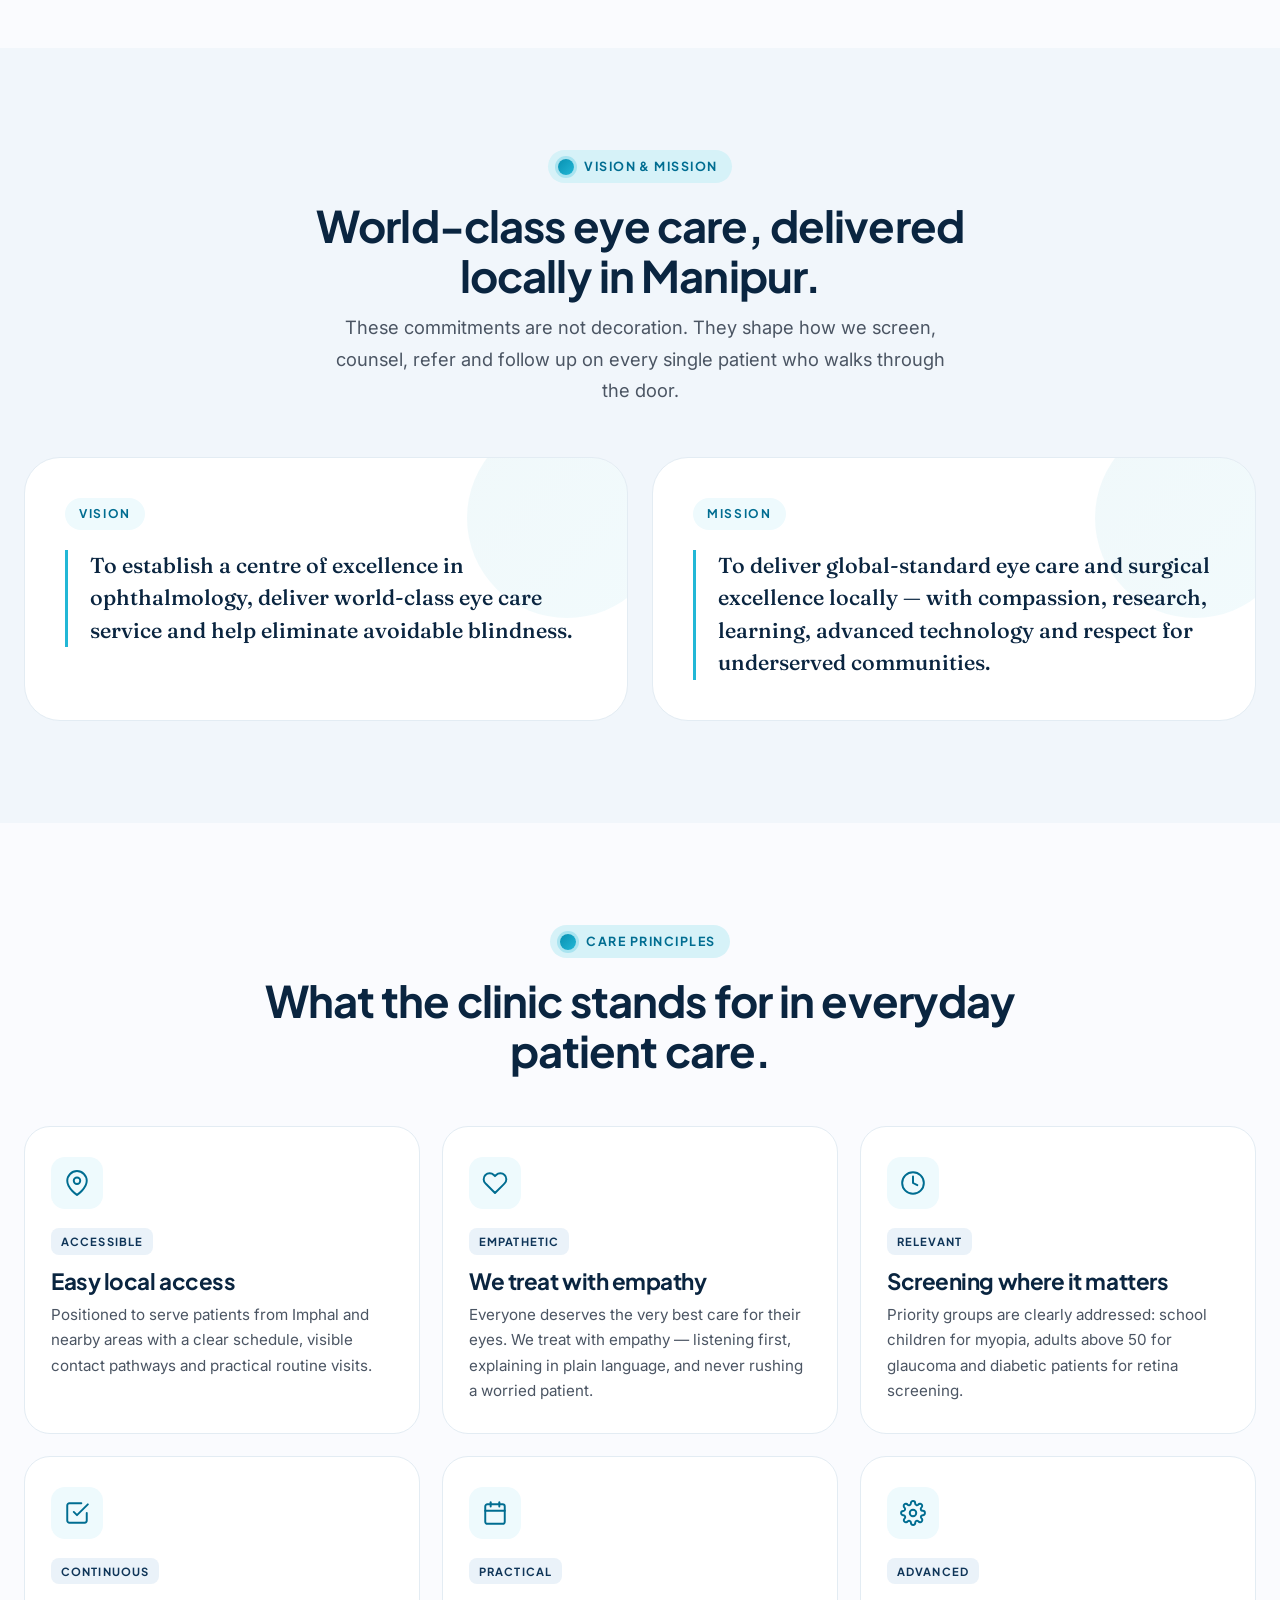
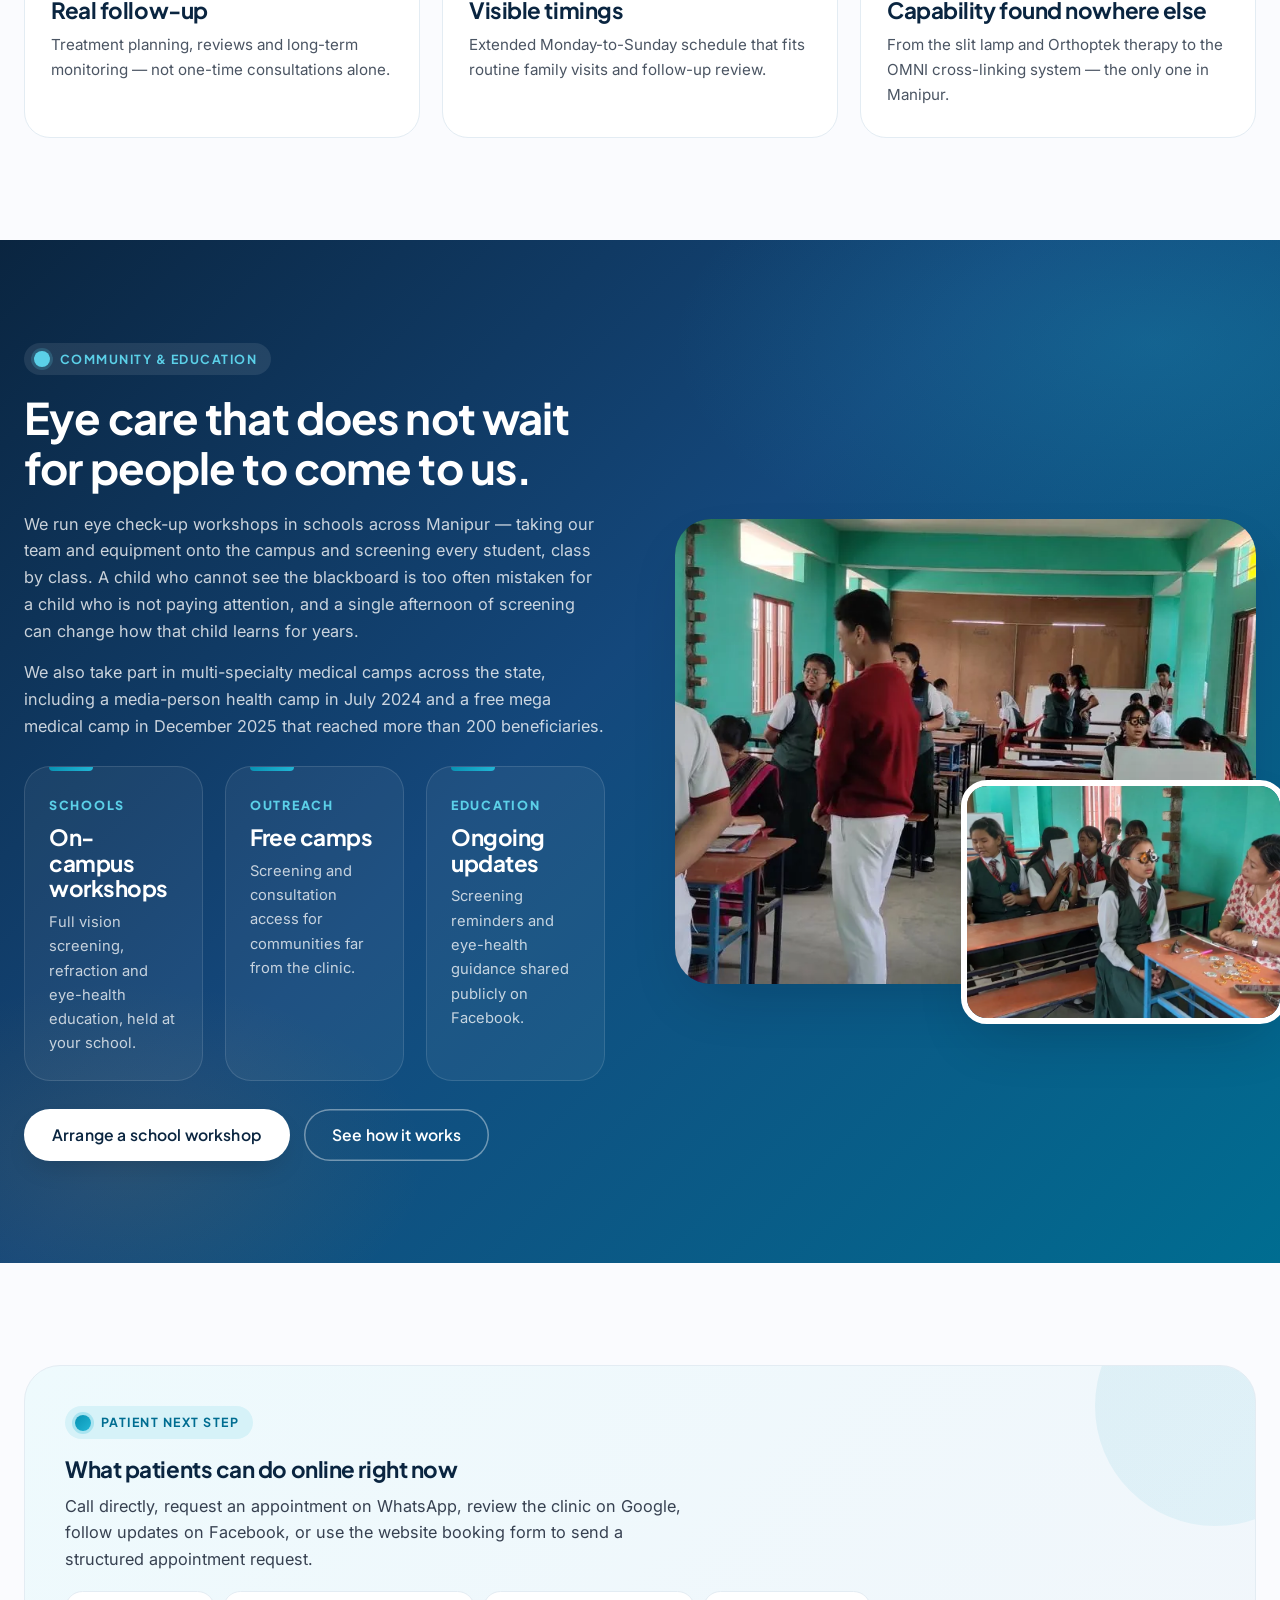
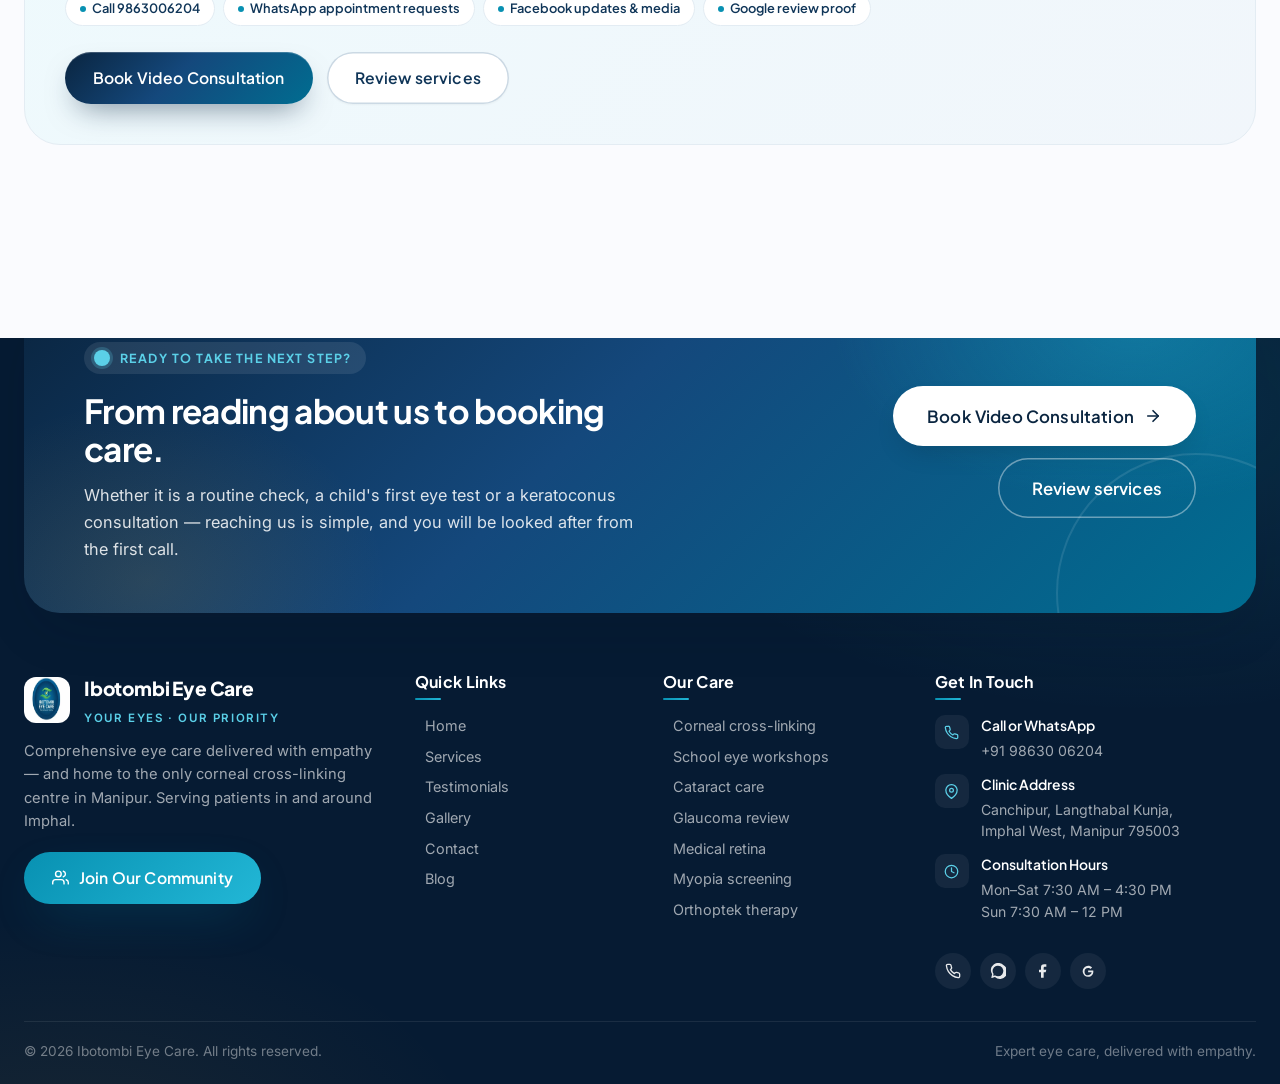
==== commit 83c1c519: "commit" ====
--- a/about.html
+++ b/about.html
@@ -115,15 +115,6 @@
             <div class="split-media-accent">
               <img decoding="async" width="1995" height="900" src="assets/images/clinic_photos/IMG_20260328_110019.webp" alt="Patient interaction at Ibotombi Eye Care" loading="lazy">
             </div>
-            <div class="split-media-badge">
-              <span class="icon">
-                <svg viewBox="0 0 24 24" fill="none" stroke="currentColor" stroke-width="2" stroke-linecap="round" stroke-linejoin="round"><path d="M20.84 4.6a5.5 5.5 0 0 0-7.78 0L12 5.67l-1.06-1.07a5.5 5.5 0 0 0-7.78 7.78l1.06 1.06L12 21.23l7.78-7.78 1.06-1.06a5.5 5.5 0 0 0 0-7.78z"/></svg>
-              </span>
-              <div>
-                <strong>Since 2023</strong>
-                <span>Serving Canchipur</span>
-              </div>
-            </div>
           </div>
 
           <div class="split-copy reveal">
@@ -281,15 +272,6 @@
             <div class="split-media-accent">
               <img decoding="async" width="1280" height="590" src="assets/images/school_camp/camp-trial-frame.webp" alt="An optometrist checking a student's vision with a trial frame at a school workshop" loading="lazy">
             </div>
-            <div class="split-media-badge">
-              <span class="icon">
-                <svg viewBox="0 0 24 24" fill="none" stroke="currentColor" stroke-width="2" stroke-linecap="round" stroke-linejoin="round"><path d="M17 21v-2a4 4 0 0 0-4-4H5a4 4 0 0 0-4 4v2"/><circle cx="9" cy="7" r="4"/><path d="M23 21v-2a4 4 0 0 0-3-3.87"/><path d="M16 3.13a4 4 0 0 1 0 7.75"/></svg>
-              </span>
-              <div>
-                <strong>200+</strong>
-                <span>Camp beneficiaries</span>
-              </div>
-            </div>
           </div>
         </div>
       </div>
@@ -334,22 +316,6 @@
         </div>
       </div>
 
-      <div class="community-band reveal">
-        <div class="c-copy">
-          <div class="c-icon">
-            <svg viewBox="0 0 24 24" fill="none" stroke="currentColor" stroke-width="2" stroke-linecap="round" stroke-linejoin="round"><path d="M18 8a6 6 0 0 0-12 0c0 7-3 9-3 9h18s-3-2-3-9"/><path d="M13.73 21a2 2 0 0 1-3.46 0"/></svg>
-          </div>
-          <h3>Stay Updated</h3>
-          <p>Subscribe to our branded community for eye-health tips, preventive screening reminders and clinic updates from Ibotombi Eye Care.</p>
-        </div>
-        <div class="c-action">
-          <a class="button button-accent button-large" href="https://nreags.exlyapp.com/checkout/c645ff64-d817-41b7-8956-28b8e5301b3e" target="_blank" rel="noopener">
-            Join Our Branded Community
-            <svg viewBox="0 0 24 24" fill="none" stroke="currentColor" stroke-width="2.2" stroke-linecap="round" stroke-linejoin="round"><line x1="5" y1="12" x2="19" y2="12"/><polyline points="12 5 19 12 12 19"/></svg>
-          </a>
-        </div>
-      </div>
-
       <div class="footer-grid">
         <div class="footer-copy">
           <div class="footer-brand">
@@ -360,16 +326,11 @@
             </div>
           </div>
           <p>Comprehensive eye care delivered with empathy — and home to the only corneal cross-linking centre in Manipur. Serving patients in and around Imphal.</p>
-          <div class="social-links">
-            <a href="tel:+919863006204" aria-label="Call"><svg viewBox="0 0 24 24" fill="none" stroke="currentColor" stroke-width="2" stroke-linecap="round" stroke-linejoin="round"><path d="M22 16.92v3a2 2 0 0 1-2.18 2 19.79 19.79 0 0 1-8.63-3.07 19.5 19.5 0 0 1-6-6A19.79 19.79 0 0 1 2.12 4.18 2 2 0 0 1 4.11 2h3a2 2 0 0 1 2 1.72 12.84 12.84 0 0 0 .7 2.81 2 2 0 0 1-.45 2.11L8.09 9.91a16 16 0 0 0 6 6l1.27-1.27a2 2 0 0 1 2.11-.45 12.84 12.84 0 0 0 2.81.7A2 2 0 0 1 22 16.92z"/></svg></a>
-            <a href="https://wa.me/919863006204" target="_blank" rel="noopener" aria-label="WhatsApp"><svg viewBox="0 0 24 24" fill="currentColor"><path d="M20.5 3.5A11 11 0 0 0 3.2 17l-1.2 4.6a.6.6 0 0 0 .75.75L7.4 21A11 11 0 1 0 20.5 3.5zM12 20a8 8 0 0 1-4.2-1.2l-.3-.2-2.8.7.7-2.7-.2-.3A8 8 0 1 1 12 20z"/></svg></a>
-            <a href="https://www.facebook.com/profile.php?id=61552895129719" target="_blank" rel="noopener" aria-label="Facebook"><svg viewBox="0 0 24 24" fill="currentColor"><path d="M13 22v-8h3l1-4h-4V7.5c0-1.1.3-2 2-2h2V2h-3.2C10.3 2 9 3.7 9 6.2V10H6v4h3v8h4z"/></svg></a>
-            <a href="https://share.google/ZYd1Dk3Wod70EndYF" target="_blank" rel="noopener" aria-label="Google reviews"><svg viewBox="0 0 24 24" fill="currentColor"><path d="M21.35 11.1h-9.17v2.9h5.28c-.23 1.5-1.6 4.4-5.28 4.4a5.4 5.4 0 1 1 0-10.8c1.7 0 2.85.72 3.5 1.35l2.4-2.32C16.5 5.2 14.6 4.2 12.18 4.2a8.2 8.2 0 1 0 0 16.4c4.74 0 7.85-3.33 7.85-8 0-.54-.07-.96-.17-1.5z"/></svg></a>
-          </div>
+          <a class="button button-accent" href="https://nreags.exlyapp.com/checkout/c645ff64-d817-41b7-8956-28b8e5301b3e" target="_blank" rel="noopener"><svg viewBox="0 0 24 24" fill="none" stroke="currentColor" stroke-width="2" stroke-linecap="round" stroke-linejoin="round"><path d="M17 21v-2a4 4 0 0 0-4-4H5a4 4 0 0 0-4 4v2"/><circle cx="9" cy="7" r="4"/><path d="M23 21v-2a4 4 0 0 0-3-3.87"/><path d="M16 3.13a4 4 0 0 1 0 7.75"/></svg>Join Our Community</a>
         </div>
 
         <div>
-          <h3 class="footer-title">Explore</h3>
+          <h3 class="footer-title">Quick Links</h3>
           <div class="footer-links">
             <a href="index.html">Home</a>
             <a href="services.html">Services</a>
@@ -381,22 +342,39 @@
         </div>
 
         <div>
-          <h3 class="footer-title">Focus Areas</h3>
+          <h3 class="footer-title">Our Care</h3>
           <div class="footer-links">
             <a href="services.html#cross-linking">Corneal cross-linking</a>
-            <a href="services.html#school-workshop">School eye workshops</a>
-            <a href="services.html">Cataract</a>
-            <a href="services.html">Glaucoma</a>
+            <a href="index.html#school-workshop">School eye workshops</a>
+            <a href="services.html">Cataract care</a>
+            <a href="services.html">Glaucoma review</a>
             <a href="services.html">Medical retina</a>
-            <a href="services.html">Myopia management</a>
+            <a href="services.html">Myopia screening</a>
+            <a href="services.html">Orthoptek therapy</a>
           </div>
         </div>
 
         <div>
-          <h3 class="footer-title">Visit</h3>
+          <h3 class="footer-title">Get In Touch</h3>
           <div class="footer-contact">
-            <span><svg viewBox="0 0 24 24" fill="none" stroke="currentColor" stroke-width="2" stroke-linecap="round" stroke-linejoin="round"><path d="M21 10c0 7-9 13-9 13s-9-6-9-13a9 9 0 1 1 18 0z"/><circle cx="12" cy="10" r="3"/></svg>Canchipur, Langthabal Kunja, south of MU Main Gate, Imphal West, Manipur 795003</span>
-            <span><svg viewBox="0 0 24 24" fill="none" stroke="currentColor" stroke-width="2" stroke-linecap="round" stroke-linejoin="round"><circle cx="12" cy="12" r="10"/><polyline points="12 6 12 12 16 14"/></svg>Mon–Sat: 7:30 AM – 4:30 PM<br>Sun: 7:30 AM – 12 PM</span>
+            <div class="fc-item">
+              <span class="fc-icon"><svg viewBox="0 0 24 24" fill="none" stroke="currentColor" stroke-width="2" stroke-linecap="round" stroke-linejoin="round"><path d="M22 16.92v3a2 2 0 0 1-2.18 2 19.79 19.79 0 0 1-8.63-3.07 19.5 19.5 0 0 1-6-6A19.79 19.79 0 0 1 2.12 4.18 2 2 0 0 1 4.11 2h3a2 2 0 0 1 2 1.72 12.84 12.84 0 0 0 .7 2.81 2 2 0 0 1-.45 2.11L8.09 9.91a16 16 0 0 0 6 6l1.27-1.27a2 2 0 0 1 2.11-.45 12.84 12.84 0 0 0 2.81.7A2 2 0 0 1 22 16.92z"/></svg></span>
+              <span class="fc-text"><strong>Call or WhatsApp</strong><a href="tel:+919863006204">+91 98630 06204</a></span>
+            </div>
+            <div class="fc-item">
+              <span class="fc-icon"><svg viewBox="0 0 24 24" fill="none" stroke="currentColor" stroke-width="2" stroke-linecap="round" stroke-linejoin="round"><path d="M21 10c0 7-9 13-9 13s-9-6-9-13a9 9 0 1 1 18 0z"/><circle cx="12" cy="10" r="3"/></svg></span>
+              <span class="fc-text"><strong>Clinic Address</strong><span>Canchipur, Langthabal Kunja,<br>Imphal West, Manipur 795003</span></span>
+            </div>
+            <div class="fc-item">
+              <span class="fc-icon"><svg viewBox="0 0 24 24" fill="none" stroke="currentColor" stroke-width="2" stroke-linecap="round" stroke-linejoin="round"><circle cx="12" cy="12" r="10"/><polyline points="12 6 12 12 16 14"/></svg></span>
+              <span class="fc-text"><strong>Consultation Hours</strong><span>Mon–Sat 7:30 AM – 4:30 PM<br>Sun 7:30 AM – 12 PM</span></span>
+            </div>
+            <div class="social-links">
+            <a href="tel:+919863006204" aria-label="Call"><svg viewBox="0 0 24 24" fill="none" stroke="currentColor" stroke-width="2" stroke-linecap="round" stroke-linejoin="round"><path d="M22 16.92v3a2 2 0 0 1-2.18 2 19.79 19.79 0 0 1-8.63-3.07 19.5 19.5 0 0 1-6-6A19.79 19.79 0 0 1 2.12 4.18 2 2 0 0 1 4.11 2h3a2 2 0 0 1 2 1.72 12.84 12.84 0 0 0 .7 2.81 2 2 0 0 1-.45 2.11L8.09 9.91a16 16 0 0 0 6 6l1.27-1.27a2 2 0 0 1 2.11-.45 12.84 12.84 0 0 0 2.81.7A2 2 0 0 1 22 16.92z"/></svg></a>
+            <a href="https://wa.me/919863006204" target="_blank" rel="noopener" aria-label="WhatsApp"><svg viewBox="0 0 24 24" fill="currentColor"><path d="M20.5 3.5A11 11 0 0 0 3.2 17l-1.2 4.6a.6.6 0 0 0 .75.75L7.4 21A11 11 0 1 0 20.5 3.5zM12 20a8 8 0 0 1-4.2-1.2l-.3-.2-2.8.7.7-2.7-.2-.3A8 8 0 1 1 12 20z"/></svg></a>
+            <a href="https://www.facebook.com/profile.php?id=61552895129719" target="_blank" rel="noopener" aria-label="Facebook"><svg viewBox="0 0 24 24" fill="currentColor"><path d="M13 22v-8h3l1-4h-4V7.5c0-1.1.3-2 2-2h2V2h-3.2C10.3 2 9 3.7 9 6.2V10H6v4h3v8h4z"/></svg></a>
+            <a href="https://share.google/ZYd1Dk3Wod70EndYF" target="_blank" rel="noopener" aria-label="Google reviews"><svg viewBox="0 0 24 24" fill="currentColor"><path d="M21.35 11.1h-9.17v2.9h5.28c-.23 1.5-1.6 4.4-5.28 4.4a5.4 5.4 0 1 1 0-10.8c1.7 0 2.85.72 3.5 1.35l2.4-2.32C16.5 5.2 14.6 4.2 12.18 4.2a8.2 8.2 0 1 0 0 16.4c4.74 0 7.85-3.33 7.85-8 0-.54-.07-.96-.17-1.5z"/></svg></a>
+            </div>
           </div>
         </div>
       </div>
--- a/assets/css/site.css
+++ b/assets/css/site.css
@@ -591,38 +591,6 @@
   background: linear-gradient(180deg, transparent 50%, rgba(10,37,64,0.25) 100%);
 }
 
-.hero-float {
-  position: absolute;
-  display: flex;
-  gap: 12px;
-  align-items: flex-start;
-  background: var(--paper);
-  padding: 14px 18px;
-  border-radius: var(--r-md);
-  box-shadow: var(--sh-lg), var(--sh-ring);
-  z-index: 3;
-}
-.hero-float.top-left { top: 12%; left: -6%; animation: floatA 6s ease-in-out infinite; }
-.hero-float.bottom-right { bottom: 10%; right: -4%; animation: floatB 7s ease-in-out infinite; }
-.hero-float .hf-icon {
-  width: 42px; height: 42px;
-  border-radius: 12px;
-  background: var(--grad-accent);
-  color: #fff;
-  display: grid; place-items: center;
-  flex-shrink: 0;
-}
-.hero-float .hf-icon svg { width: 22px; height: 22px; }
-.hero-float strong {
-  display: block;
-  color: var(--navy-800);
-  font-family: var(--font-display);
-  font-size: 0.95rem;
-  font-weight: 700;
-  margin-bottom: 2px;
-}
-.hero-float span { color: var(--text-soft); font-size: 0.8rem; }
-
 .hero-chips {
   position: absolute;
   bottom: -36px; left: 50%;
@@ -854,27 +822,6 @@
 }
 .split-media-accent img { width: 100%; height: 100%; object-fit: cover; }
 
-.split-media-badge {
-  position: absolute;
-  top: -24px; left: -24px;
-  background: var(--paper);
-  padding: 14px 18px;
-  border-radius: var(--r-md);
-  display: flex; gap: 12px; align-items: center;
-  box-shadow: var(--sh-md), var(--sh-ring);
-  z-index: 2;
-}
-.split-media-badge .icon {
-  width: 44px; height: 44px;
-  border-radius: 12px;
-  background: var(--grad-accent);
-  color: #fff;
-  display: grid; place-items: center;
-}
-.split-media-badge .icon svg { width: 22px; height: 22px; }
-.split-media-badge strong { display: block; color: var(--navy-800); font-family: var(--font-display); font-size: 1.4rem; font-weight: 800; line-height: 1; }
-.split-media-badge span { color: var(--text-soft); font-size: 0.8rem; }
-
 /* Feature list used in split copy */
 .check-list {
   list-style: none;
@@ -1040,10 +987,6 @@
 .section-deep h2, .section-deep h3, .section-deep strong { color: #fff; }
 .section-deep p, .section-deep span { color: rgba(255,255,255,0.78); }
 .section-deep .lead { color: rgba(255,255,255,0.84); }
-
-/* The floating badge stays a white card even on dark sections — keep its ink dark */
-.section-deep .split-media-badge strong { color: var(--navy-800); }
-.section-deep .split-media-badge span { color: var(--text-soft); }
 
 /* Detail lists sit directly on the dark ground, so they need light ink */
 .section-deep .detail-list li { color: rgba(255,255,255,0.82); }
@@ -1858,8 +1801,6 @@
 }
 .booking-card > p { position: relative; color: var(--text-soft); }
 
-.appointment-form { position: relative; }
-
 /* Embedded map inside the booking-card (replaces the appointment form) */
 .booking-map {
   position: relative;
@@ -2040,91 +1981,14 @@
 }
 
 /* --------------------------------------------------------------------------
-   Community / newsletter band (footer)
--------------------------------------------------------------------------- */
-.community-band {
-  position: relative;
-  display: grid;
-  grid-template-columns: minmax(0, 1.2fr) minmax(0, 0.8fr);
-  gap: 36px;
-  align-items: center;
-  padding: 34px 44px;
-  margin: 50px 0;
-  border-radius: var(--r-xl);
-  background: linear-gradient(120deg, rgba(8,145,178,0.18), rgba(14,72,124,0.25));
-  border: 1px solid rgba(91,208,232,0.25);
-  color: #fff;
-  overflow: hidden;
-}
-.community-band::before {
-  content: "";
-  position: absolute;
-  top: -70px; right: -60px;
-  width: 220px; height: 220px;
-  border-radius: 50%;
-  background: var(--grad-accent);
-  opacity: 0.18;
-  pointer-events: none;
-  filter: blur(10px);
-}
-.community-band::after {
-  content: "";
-  position: absolute;
-  bottom: -90px; left: -60px;
-  width: 240px; height: 240px;
-  border-radius: 50%;
-  background: radial-gradient(circle, rgba(228,163,45,0.22), transparent 70%);
-  pointer-events: none;
-}
-.community-band .c-copy { position: relative; z-index: 1; }
-.community-band .c-icon {
-  width: 52px; height: 52px;
-  border-radius: 16px;
-  background: var(--grad-accent);
-  color: #fff;
-  display: grid; place-items: center;
-  box-shadow: 0 14px 30px -10px rgba(8,145,178,0.55);
-  margin-bottom: 16px;
-}
-.community-band .c-icon svg { width: 26px; height: 26px; }
-.community-band h3 {
-  color: #fff;
-  font-size: clamp(1.3rem, 2vw, 1.55rem);
-  margin: 0 0 8px;
-}
-.community-band p {
-  color: rgba(255,255,255,0.78);
-  font-size: 0.98rem;
-  margin: 0;
-  max-width: 520px;
-  line-height: 1.6;
-}
-.community-band .c-action {
-  display: flex;
-  justify-content: flex-end;
-  position: relative;
-  z-index: 1;
-}
-.community-band .c-action .button svg { width: 18px; height: 18px; }
-
-@media (max-width: 820px) {
-  .community-band {
-    grid-template-columns: minmax(0, 1fr);
-    padding: 30px;
-    gap: 22px;
-  }
-  .community-band .c-action { justify-content: flex-start; }
-}
-
-/* --------------------------------------------------------------------------
    Footer
 -------------------------------------------------------------------------- */
 .site-footer {
   position: relative;
   background: var(--navy-900);
   color: rgba(255,255,255,0.7);
-  padding: 80px 0 30px;
-  margin-top: 120px;
+  padding: 54px 0 22px;
+  margin-top: 90px;
   overflow: hidden;
 }
 .site-footer::before {
@@ -2138,22 +2002,22 @@
 
 .footer-grid {
   display: grid;
-  grid-template-columns: minmax(0, 1.6fr) minmax(0, 1fr) minmax(0, 1fr) minmax(0, 1.2fr);
-  gap: 44px;
+  grid-template-columns: minmax(0, 1.5fr) minmax(0, 0.9fr) minmax(0, 1fr) minmax(0, 1.35fr);
+  gap: 34px;
   position: relative;
   z-index: 1;
 }
 .footer-copy { max-width: 380px; }
-.footer-copy p { color: rgba(255,255,255,0.62); margin: 16px 0; font-size: 0.95rem; }
+.footer-copy p { color: rgba(255,255,255,0.62); margin: 12px 0 0; font-size: 0.92rem; line-height: 1.6; }
 
 .footer-brand { display: flex; align-items: center; gap: 14px; }
-.footer-brand img { width: 54px; height: 54px; border-radius: 14px; }
+.footer-brand img { width: 46px; height: 46px; border-radius: 12px; }
 .footer-brand .brand-title { color: #fff; font-size: 1.2rem; }
 .footer-brand .brand-tag { color: var(--teal-300); }
 
-.social-links { display: flex; gap: 10px; margin-top: 22px; }
+.social-links { display: flex; gap: 9px; margin-top: 18px; }
 .social-links a {
-  width: 40px; height: 40px;
+  width: 36px; height: 36px;
   border-radius: 50%;
   display: inline-flex; align-items: center; justify-content: center;
   background: rgba(255,255,255,0.06);
@@ -2168,10 +2032,10 @@
   font-family: var(--font-display);
   font-size: 1rem;
   font-weight: 700;
-  margin-bottom: 22px;
+  margin-bottom: 15px;
   letter-spacing: 0.02em;
   position: relative;
-  padding-bottom: 10px;
+  padding-bottom: 9px;
 }
 .footer-title::after {
   content: ""; position: absolute;
@@ -2182,11 +2046,11 @@
 }
 
 .footer-links, .footer-contact {
-  display: flex; flex-direction: column; gap: 12px;
-}
-.footer-links a, .footer-contact a, .footer-contact span {
+  display: flex; flex-direction: column; gap: 9px;
+}
+.footer-links a {
   color: rgba(255,255,255,0.62);
-  font-size: 0.92rem;
+  font-size: 0.9rem;
   display: inline-flex; align-items: flex-start; gap: 10px;
   line-height: 1.5;
 }
@@ -2197,11 +2061,44 @@
 }
 .footer-links a:hover::before { opacity: 1; width: auto; margin-right: 2px; color: var(--teal-300); }
 
-.footer-contact svg { width: 18px; height: 18px; color: var(--teal-300); flex-shrink: 0; margin-top: 2px; }
+.footer-contact { gap: 13px; }
+.fc-item { display: flex; align-items: flex-start; gap: 12px; }
+.fc-icon {
+  flex-shrink: 0;
+  width: 34px; height: 34px;
+  border-radius: 10px;
+  background: rgba(255, 255, 255, 0.06);
+  color: var(--teal-300);
+  display: grid; place-items: center;
+  transition: background var(--dur-fast), color var(--dur-fast);
+}
+.fc-icon svg { width: 15px; height: 15px; }
+.fc-item:hover .fc-icon { background: var(--teal-500); color: #fff; }
+.fc-text { display: block; min-width: 0; }
+.fc-text strong {
+  display: block;
+  color: #fff;
+  font-family: var(--font-display);
+  font-size: 0.87rem;
+  font-weight: 600;
+  margin-bottom: 2px;
+}
+.fc-text a, .fc-text span {
+  display: block;
+  color: rgba(255, 255, 255, 0.62);
+  font-size: 0.88rem;
+  line-height: 1.5;
+}
+.fc-text a:hover { color: var(--teal-300); }
+.footer-contact .social-links { margin-top: 18px; }
+
+/* CTA sitting under the brand blurb, left column */
+.footer-copy .button { margin-top: 18px; }
+.footer-copy .button svg { width: 17px; height: 17px; }
 
 .footer-bottom {
-  margin-top: 60px;
-  padding-top: 26px;
+  margin-top: 32px;
+  padding-top: 18px;
   border-top: 1px solid rgba(255,255,255,0.08);
   display: flex;
   justify-content: space-between;
@@ -2267,14 +2164,6 @@
 }
 .reveal.is-visible { opacity: 1; transform: translateY(0); }
 
-@keyframes floatA {
-  0%, 100% { transform: translateY(0); }
-  50% { transform: translateY(-10px); }
-}
-@keyframes floatB {
-  0%, 100% { transform: translateY(0); }
-  50% { transform: translateY(12px); }
-}
 @keyframes marquee {
   from { transform: translateX(0); }
   to { transform: translateX(-50%); }
@@ -2571,10 +2460,7 @@
   .gallery-grid { grid-template-columns: repeat(2, minmax(0, 1fr)); grid-auto-rows: 200px; }
   .gallery-card.wide { grid-column: span 2; }
   .testimonial-slide { grid-template-columns: minmax(0, 1fr); padding: 30px; gap: 28px; }
-  .split-media-accent { bottom: -24px; right: -12px; }
-  .community-band { grid-template-columns: minmax(0, 1fr); gap: 22px; padding: 30px; }
-  .community-band .c-action { justify-content: flex-start; }
-}
+  .split-media-accent { bottom: -24px; right: -12px; }}
 
 /* =========================== 820px  =========================== */
 @media (max-width: 820px) {
@@ -2588,7 +2474,6 @@
 
   /* Section spacing */
   .section { padding: 64px 0; }
-  .section.tight { padding: 48px 0; }
   .section-header { margin-bottom: 36px; }
   .section-header .lead { margin-top: 8px; }
 
@@ -2625,7 +2510,6 @@
   .hero-visual { min-height: 420px; }
   .hero-orb { transform: scale(0.82); }
   .hero-photo { width: 86%; }
-  .hero-float { display: none; }
   .hero-chips {
     position: static;
     transform: none;
@@ -2667,9 +2551,6 @@
   /* Split section */
   .split-media-main { aspect-ratio: 4/3; }
   .split-media-accent { bottom: -20px; right: -10px; width: 55%; border-width: 5px; }
-  .split-media-badge { top: -16px; left: -8px; padding: 10px 14px; }
-  .split-media-badge .icon { width: 36px; height: 36px; border-radius: 10px; }
-  .split-media-badge strong { font-size: 1.15rem; }
 
   /* Mission + timeline cards */
   .mission-grid { grid-template-columns: minmax(0, 1fr); }
@@ -2729,7 +2610,6 @@
   .contact-card .icon-box svg { width: 20px; height: 20px; }
   .contact-card h3 { font-size: 1rem; }
   .contact-card p { font-size: 0.88rem; margin-bottom: 10px; }
-  .map-frame { aspect-ratio: 4/3; border-width: 4px; }
 
   /* CTA band + community band */
   .cta-band {
@@ -2743,23 +2623,7 @@
   .cta-band::after { display: none; }
   .cta-layout { gap: 22px; }
   .cta-actions { gap: 10px; justify-content: flex-start; }
-  .cta-actions .button { flex: 1 1 100%; justify-content: center; }
-
-  .community-band {
-    grid-template-columns: minmax(0, 1fr);
-    padding: 26px 22px;
-    gap: 18px;
-    margin: 36px 0;
-    border-radius: var(--r-lg);
-  }
-  .community-band h3 { font-size: 1.22rem; }
-  .community-band p { font-size: 0.93rem; }
-  .community-band .c-icon { width: 46px; height: 46px; border-radius: 12px; margin-bottom: 12px; }
-  .community-band .c-icon svg { width: 22px; height: 22px; }
-  .community-band .c-action { justify-content: stretch; }
-  .community-band .c-action .button { width: 100%; justify-content: center; }
-
-  /* Notice card */
+  .cta-actions .button { flex: 1 1 100%; justify-content: center; }  /* Notice card */
   .notice-card { padding: 28px 24px; }
   .notice-card h3 { font-size: 1.2rem; }
   .empathy-band { padding: 32px 24px; gap: 28px; border-radius: var(--r-lg); }
@@ -2790,6 +2654,8 @@
 
 /* =========================== 640px  =========================== */
 @media (max-width: 640px) {
+  /* Footer CTA bar stacks */
+      
   :root { --container: calc(100% - 24px); }
 
   h1 { font-size: clamp(1.75rem, 7vw, 2.2rem); letter-spacing: -0.02em; }
@@ -2799,9 +2665,14 @@
   /* Everything collapses to single column */
   .service-grid, .review-grid, .grid-3, .grid-4,
   .media-grid, .pillars-inner, .benefit-grid,
-  .form-grid, .stat-grid, .hero-metrics,
+  .stat-grid, .hero-metrics,
   .mosaic-grid, .mission-grid, .review-proof-grid,
-  .screenshot-grid, .footer-grid { grid-template-columns: minmax(0, 1fr); gap: 14px; }
+  .screenshot-grid { grid-template-columns: minmax(0, 1fr); gap: 14px; }
+
+  /* Footer keeps two link columns side by side so it does not run on forever */
+  .footer-grid { grid-template-columns: repeat(2, minmax(0, 1fr)); gap: 28px 18px; }
+  .footer-copy, .footer-grid > div:last-child { grid-column: 1 / -1; }
+  .footer-copy { max-width: none; }
 
   /* Gallery — single column full-width cards */
   .gallery-grid { grid-template-columns: minmax(0, 1fr); grid-auto-rows: minmax(220px, auto); gap: 12px; }
@@ -2837,13 +2708,9 @@
 
   /* Section spacing */
   .section { padding: 52px 0; }
-  .section.tight { padding: 38px 0; }
 
   /* Split media accent — smaller offset */
   .split-media-accent { bottom: -14px; right: -6px; width: 55%; border-width: 4px; }
-  .split-media-badge { top: -14px; left: -6px; padding: 8px 12px; gap: 10px; }
-  .split-media-badge strong { font-size: 1rem; }
-  .split-media-badge span { font-size: 0.72rem; }
 
   /* Stat passage */
   .stat-passage { padding: 24px 20px; border-radius: var(--r-lg); }
@@ -2900,7 +2767,6 @@
   .contact-card .card-label { font-size: 0.62rem; }
   .contact-card h3 { font-size: 0.98rem; }
   .contact-row { gap: 8px; }
-  .map-frame { aspect-ratio: 1/1; border-width: 3px; }
 
   /* CTA band / community band */
   .cta-band { padding: 28px 20px; margin-top: -58px; }
@@ -2908,13 +2774,7 @@
   .cta-band p { font-size: 0.92rem; }
   .cta-layout { gap: 18px; }
   .cta-actions { width: 100%; flex-direction: column; }
-  .cta-actions .button { width: 100%; }
-
-  .community-band { padding: 22px 18px; margin: 28px 0; }
-  .community-band h3 { font-size: 1.12rem; }
-  .community-band p { font-size: 0.9rem; }
-
-  /* Notice card */
+  .cta-actions .button { width: 100%; }  /* Notice card */
   .notice-card { padding: 24px 20px; border-radius: var(--r-lg); }
 
   /* Chips / badges wrap nicely */
@@ -2925,7 +2785,7 @@
   .site-footer { padding: 48px 0 24px; margin-top: 64px; }
   .footer-grid { gap: 30px; }
   .footer-copy { max-width: none; }
-  .footer-links a, .footer-contact a, .footer-contact span { font-size: 0.88rem; }
+  .footer-links a, .fc-text a, .fc-text span { font-size: 0.88rem; }
 
   /* Detail list */
   .detail-list { gap: 10px; }
@@ -2984,10 +2844,7 @@
   .quote-panel { padding: 22px 18px; }
   .notice-card { padding: 20px 18px; }
   .booking-card { padding: 20px 16px; }
-  .cta-band { padding: 24px 18px; margin-top: -48px; border-radius: var(--r-lg); }
-  .community-band { padding: 20px 16px; }
-
-  /* Buttons */
+  .cta-band { padding: 24px 18px; margin-top: -48px; border-radius: var(--r-lg); }  /* Buttons */
   .button { --bh: 46px; padding: 0 18px; font-size: 0.9rem; }
   .button-large { --bh: 50px; padding: 0 22px; font-size: 0.94rem; }
   .button-small { --bh: 38px; padding: 0 14px; font-size: 0.82rem; }
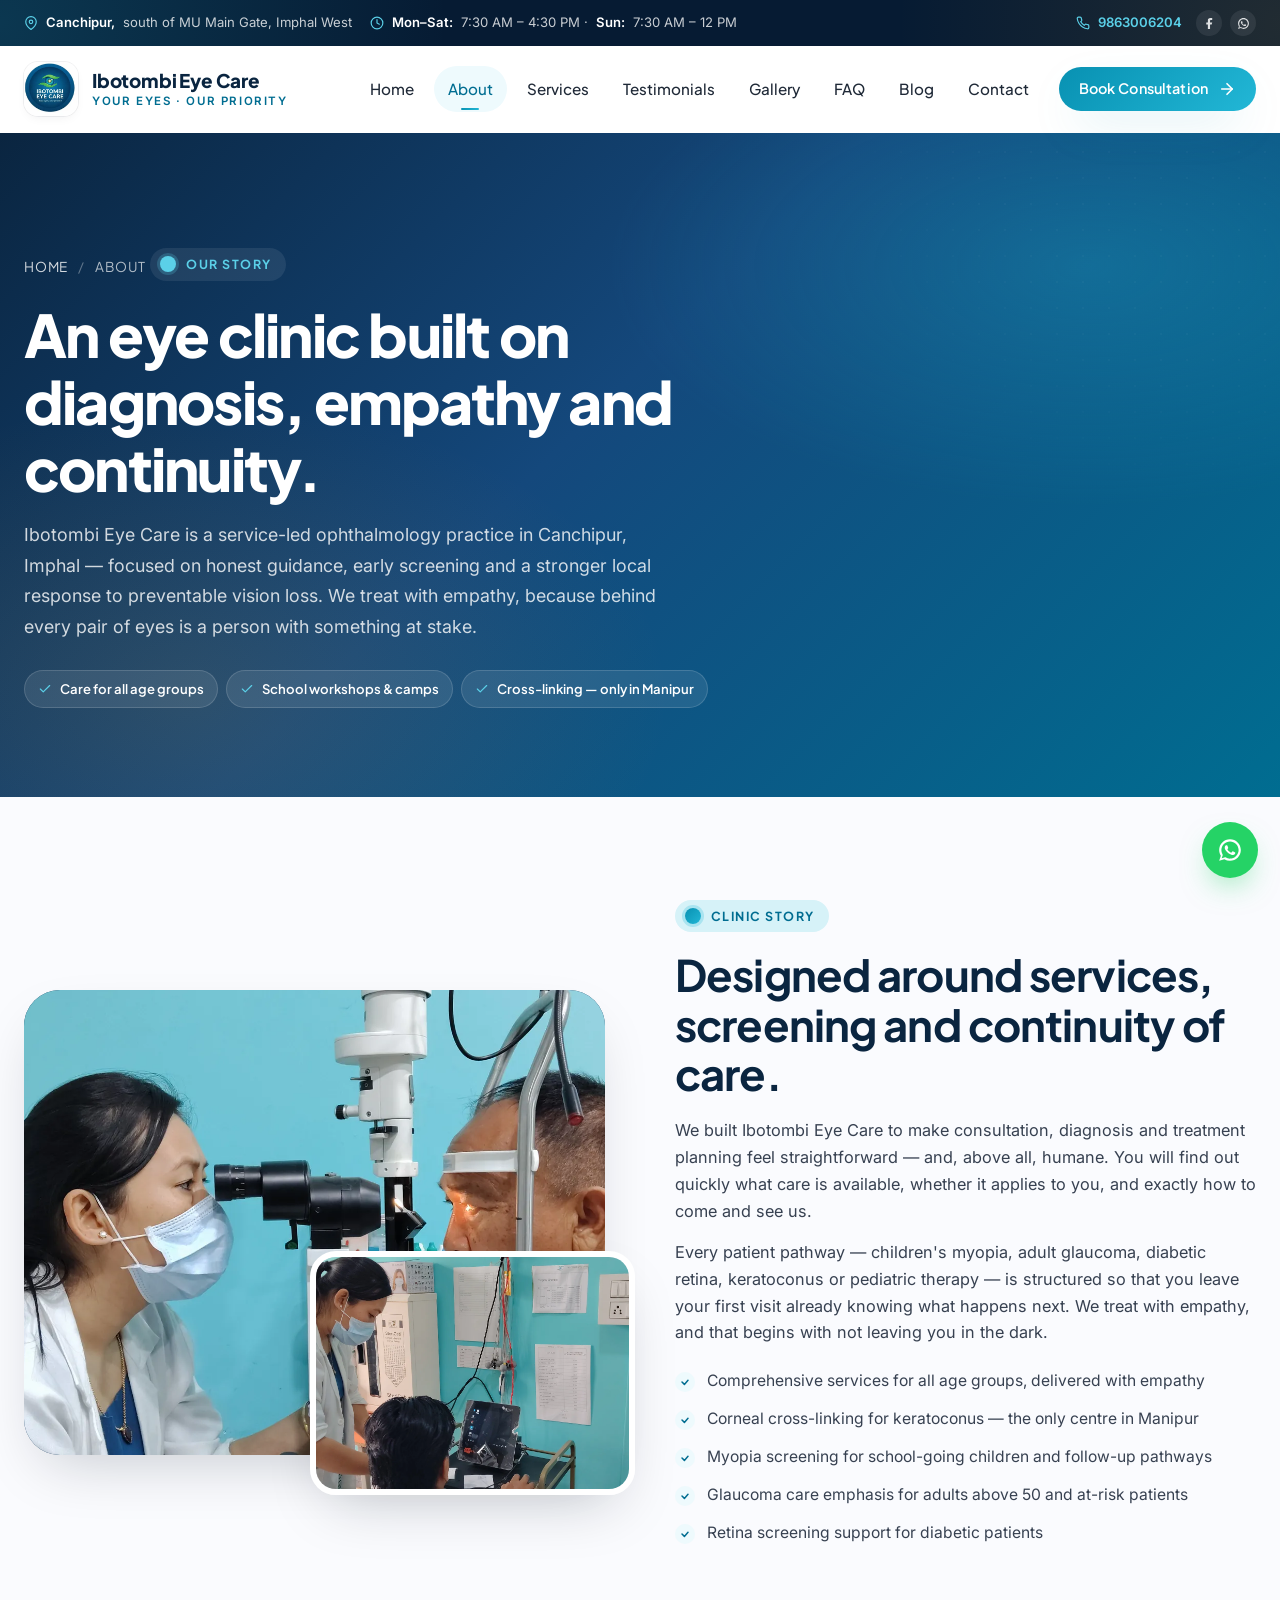
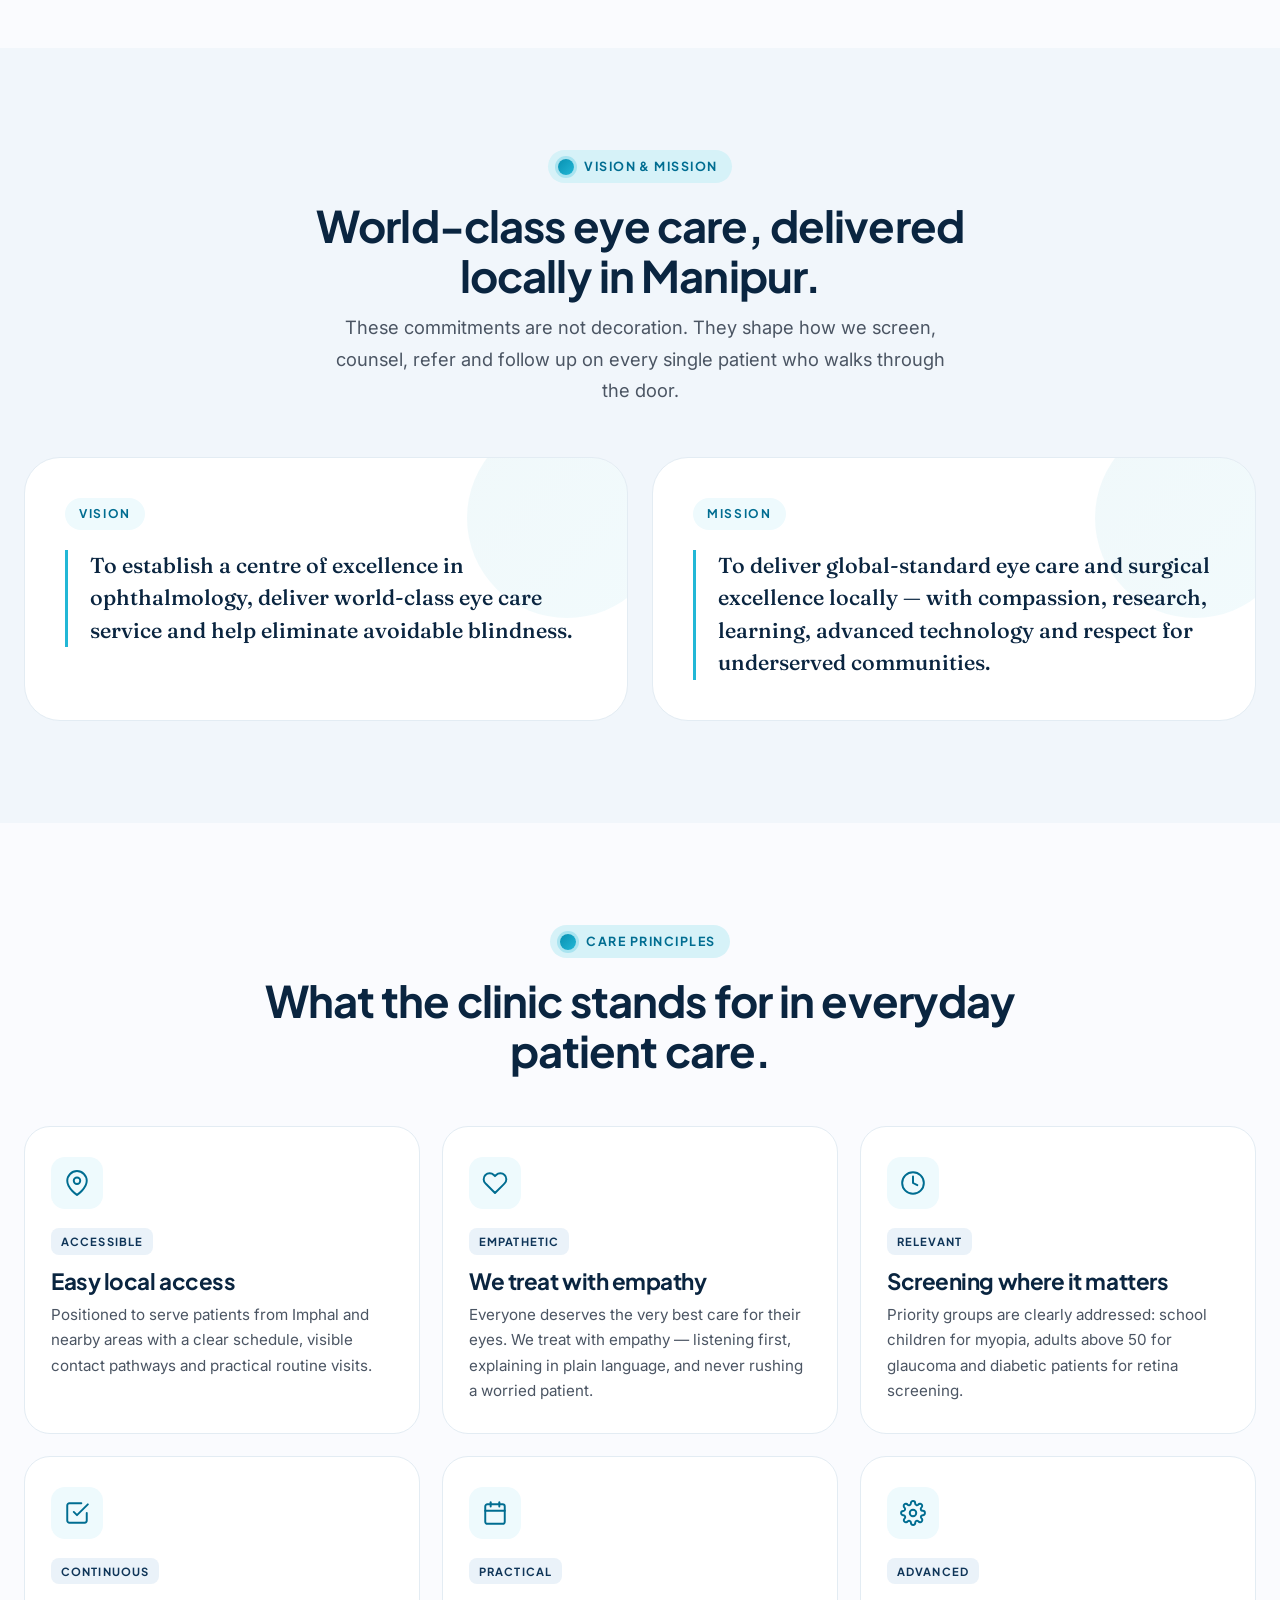
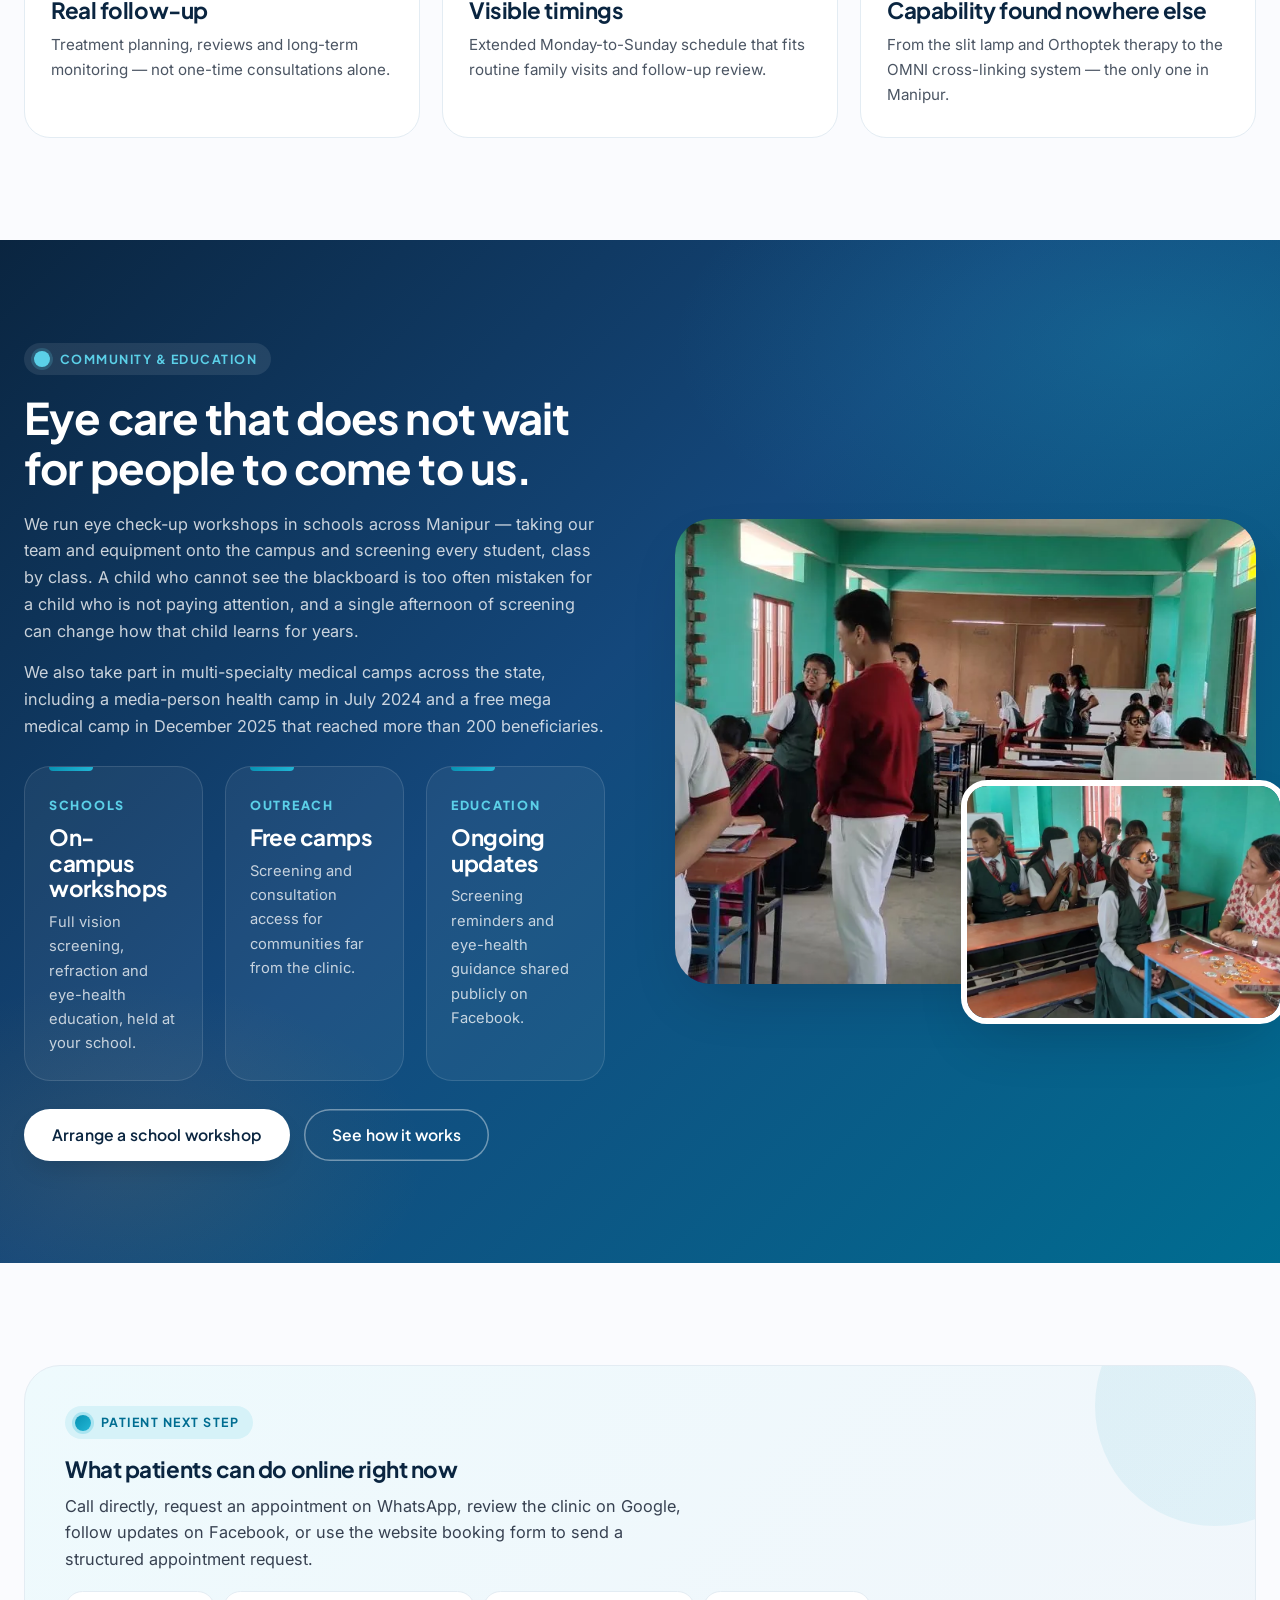
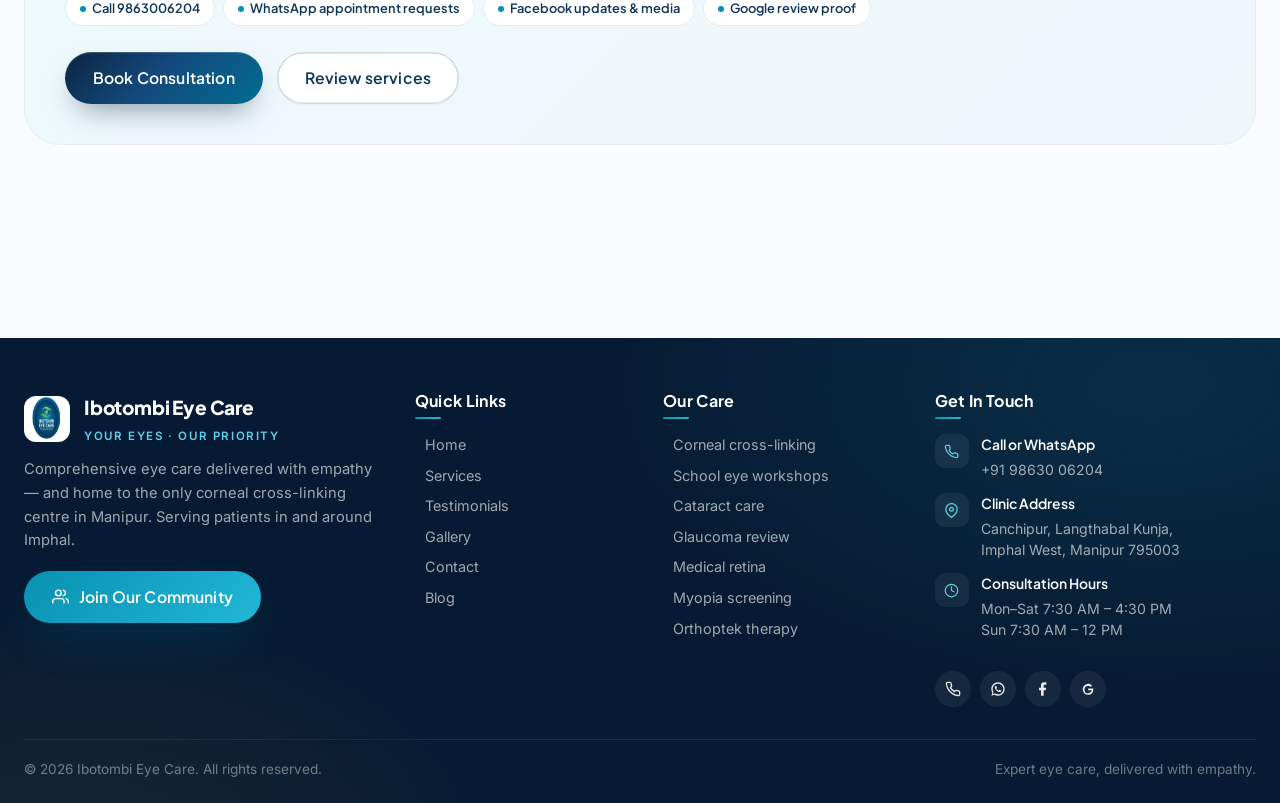
==== commit 5daec308: "commit" ====
--- a/about.html
+++ b/about.html
@@ -53,7 +53,7 @@
         <a class="topbar-link" href="tel:+919863006204"><svg viewBox="0 0 24 24" fill="none" stroke="currentColor" stroke-width="2" stroke-linecap="round" stroke-linejoin="round"><path d="M22 16.92v3a2 2 0 0 1-2.18 2 19.79 19.79 0 0 1-8.63-3.07 19.5 19.5 0 0 1-6-6A19.79 19.79 0 0 1 2.12 4.18 2 2 0 0 1 4.11 2h3a2 2 0 0 1 2 1.72 12.84 12.84 0 0 0 .7 2.81 2 2 0 0 1-.45 2.11L8.09 9.91a16 16 0 0 0 6 6l1.27-1.27a2 2 0 0 1 2.11-.45 12.84 12.84 0 0 0 2.81.7A2 2 0 0 1 22 16.92z"/></svg>9863006204</a>
         <span class="topbar-socials">
           <a href="https://www.facebook.com/profile.php?id=61552895129719" target="_blank" rel="noopener" aria-label="Facebook"><svg viewBox="0 0 24 24" fill="currentColor"><path d="M13 22v-8h3l1-4h-4V7.5c0-1.1.3-2 2-2h2V2h-3.2C10.3 2 9 3.7 9 6.2V10H6v4h3v8h4z"/></svg></a>
-          <a href="https://wa.me/919863006204" target="_blank" rel="noopener" aria-label="WhatsApp"><svg viewBox="0 0 24 24" fill="currentColor"><path d="M20.5 3.5A11 11 0 0 0 3.2 17l-1.2 4.6a.6.6 0 0 0 .75.75L7.4 21A11 11 0 1 0 20.5 3.5zM12 20a8 8 0 0 1-4.2-1.2l-.3-.2-2.8.7.7-2.7-.2-.3A8 8 0 1 1 12 20z"/></svg></a>
+          <a href="https://wa.me/919863006204" target="_blank" rel="noopener" aria-label="WhatsApp"><svg viewBox="0 0 32 32" fill="currentColor"><path d="M16.001 2.667C8.638 2.667 2.667 8.638 2.667 16c0 2.633.765 5.086 2.084 7.153L2.667 29.333l6.35-2.04A13.27 13.27 0 0 0 16 29.333c7.363 0 13.334-5.97 13.334-13.333S23.364 2.667 16.001 2.667zm0 24a10.6 10.6 0 0 1-5.646-1.62l-.405-.247-4.19 1.346 1.36-4.09-.264-.42A10.6 10.6 0 0 1 5.4 16c0-5.845 4.755-10.6 10.6-10.6 5.846 0 10.6 4.755 10.6 10.6s-4.754 10.6-10.6 10.6zm5.816-7.94c-.318-.16-1.884-.93-2.176-1.036-.292-.106-.505-.16-.717.16-.212.318-.822 1.035-1.008 1.247-.186.213-.372.24-.69.08-.318-.16-1.344-.495-2.56-1.58-.946-.844-1.585-1.886-1.77-2.204-.187-.318-.02-.49.139-.649.143-.142.318-.371.478-.557.159-.186.212-.319.318-.531.106-.213.053-.399-.027-.558-.08-.16-.717-1.728-.982-2.366-.259-.622-.522-.538-.717-.548l-.61-.01c-.213 0-.558.079-.85.398-.291.318-1.115 1.09-1.115 2.657 0 1.568 1.141 3.083 1.3 3.295.16.213 2.246 3.43 5.442 4.81.76.328 1.354.524 1.817.671.763.243 1.458.209 2.007.127.612-.092 1.884-.771 2.15-1.516.265-.744.265-1.382.186-1.515-.08-.133-.292-.213-.61-.372z"/></svg></a>
         </span>
       </div>
     </div>
@@ -79,7 +79,7 @@
           <a href="faq.html">FAQ</a>
           <a href="https://nreags.exlyapp.com/blog" target="_blank" rel="noopener">Blog</a>
           <a href="contact.html">Contact</a>
-          <a class="button button-accent button-small" href="https://nreags.exlyapp.com/checkout/cd180bd2-48e8-440b-acac-ac3afd5694f4" target="_blank" rel="noopener">Book Video Consultation <svg viewBox="0 0 24 24" fill="none" stroke="currentColor" stroke-width="2.2" stroke-linecap="round" stroke-linejoin="round"><line x1="5" y1="12" x2="19" y2="12"/><polyline points="12 5 19 12 12 19"/></svg></a>
+          <a class="button button-accent button-small" href="https://nreags.exlyapp.com/checkout/dd47b656-2d34-40ef-9723-ad417e32ec50" target="_blank" rel="noopener">Book Consultation <svg viewBox="0 0 24 24" fill="none" stroke="currentColor" stroke-width="2.2" stroke-linecap="round" stroke-linejoin="round"><line x1="5" y1="12" x2="19" y2="12"/><polyline points="12 5 19 12 12 19"/></svg></a>
         </nav>
       </div>
     </div>
@@ -291,7 +291,7 @@
             <span class="chip">Google review proof</span>
           </div>
           <div class="hero-actions" style="margin-top: 26px;">
-            <a class="button button-primary" href="https://nreags.exlyapp.com/checkout/cd180bd2-48e8-440b-acac-ac3afd5694f4" target="_blank" rel="noopener">Book Video Consultation</a>
+            <a class="button button-primary" href="https://nreags.exlyapp.com/checkout/dd47b656-2d34-40ef-9723-ad417e32ec50" target="_blank" rel="noopener">Book Consultation</a>
             <a class="button button-secondary" href="services.html">Review services</a>
           </div>
         </div>
@@ -302,20 +302,6 @@
 
   <footer class="site-footer">
     <div class="container">
-      <div class="cta-band reveal">
-        <div class="cta-layout">
-          <div>
-            <span class="eyebrow">Ready to take the next step?</span>
-            <h2>From reading about us to booking care.</h2>
-            <p>Whether it is a routine check, a child's first eye test or a keratoconus consultation — reaching us is simple, and you will be looked after from the first call.</p>
-          </div>
-          <div class="cta-actions">
-            <a class="button button-light button-large" href="https://nreags.exlyapp.com/checkout/cd180bd2-48e8-440b-acac-ac3afd5694f4" target="_blank" rel="noopener">Book Video Consultation <svg viewBox="0 0 24 24" fill="none" stroke="currentColor" stroke-width="2.2" stroke-linecap="round" stroke-linejoin="round"><line x1="5" y1="12" x2="19" y2="12"/><polyline points="12 5 19 12 12 19"/></svg></a>
-            <a class="button button-outline-light button-large" href="services.html">Review services</a>
-          </div>
-        </div>
-      </div>
-
       <div class="footer-grid">
         <div class="footer-copy">
           <div class="footer-brand">
@@ -371,7 +357,7 @@
             </div>
             <div class="social-links">
             <a href="tel:+919863006204" aria-label="Call"><svg viewBox="0 0 24 24" fill="none" stroke="currentColor" stroke-width="2" stroke-linecap="round" stroke-linejoin="round"><path d="M22 16.92v3a2 2 0 0 1-2.18 2 19.79 19.79 0 0 1-8.63-3.07 19.5 19.5 0 0 1-6-6A19.79 19.79 0 0 1 2.12 4.18 2 2 0 0 1 4.11 2h3a2 2 0 0 1 2 1.72 12.84 12.84 0 0 0 .7 2.81 2 2 0 0 1-.45 2.11L8.09 9.91a16 16 0 0 0 6 6l1.27-1.27a2 2 0 0 1 2.11-.45 12.84 12.84 0 0 0 2.81.7A2 2 0 0 1 22 16.92z"/></svg></a>
-            <a href="https://wa.me/919863006204" target="_blank" rel="noopener" aria-label="WhatsApp"><svg viewBox="0 0 24 24" fill="currentColor"><path d="M20.5 3.5A11 11 0 0 0 3.2 17l-1.2 4.6a.6.6 0 0 0 .75.75L7.4 21A11 11 0 1 0 20.5 3.5zM12 20a8 8 0 0 1-4.2-1.2l-.3-.2-2.8.7.7-2.7-.2-.3A8 8 0 1 1 12 20z"/></svg></a>
+            <a href="https://wa.me/919863006204" target="_blank" rel="noopener" aria-label="WhatsApp"><svg viewBox="0 0 32 32" fill="currentColor"><path d="M16.001 2.667C8.638 2.667 2.667 8.638 2.667 16c0 2.633.765 5.086 2.084 7.153L2.667 29.333l6.35-2.04A13.27 13.27 0 0 0 16 29.333c7.363 0 13.334-5.97 13.334-13.333S23.364 2.667 16.001 2.667zm0 24a10.6 10.6 0 0 1-5.646-1.62l-.405-.247-4.19 1.346 1.36-4.09-.264-.42A10.6 10.6 0 0 1 5.4 16c0-5.845 4.755-10.6 10.6-10.6 5.846 0 10.6 4.755 10.6 10.6s-4.754 10.6-10.6 10.6zm5.816-7.94c-.318-.16-1.884-.93-2.176-1.036-.292-.106-.505-.16-.717.16-.212.318-.822 1.035-1.008 1.247-.186.213-.372.24-.69.08-.318-.16-1.344-.495-2.56-1.58-.946-.844-1.585-1.886-1.77-2.204-.187-.318-.02-.49.139-.649.143-.142.318-.371.478-.557.159-.186.212-.319.318-.531.106-.213.053-.399-.027-.558-.08-.16-.717-1.728-.982-2.366-.259-.622-.522-.538-.717-.548l-.61-.01c-.213 0-.558.079-.85.398-.291.318-1.115 1.09-1.115 2.657 0 1.568 1.141 3.083 1.3 3.295.16.213 2.246 3.43 5.442 4.81.76.328 1.354.524 1.817.671.763.243 1.458.209 2.007.127.612-.092 1.884-.771 2.15-1.516.265-.744.265-1.382.186-1.515-.08-.133-.292-.213-.61-.372z"/></svg></a>
             <a href="https://www.facebook.com/profile.php?id=61552895129719" target="_blank" rel="noopener" aria-label="Facebook"><svg viewBox="0 0 24 24" fill="currentColor"><path d="M13 22v-8h3l1-4h-4V7.5c0-1.1.3-2 2-2h2V2h-3.2C10.3 2 9 3.7 9 6.2V10H6v4h3v8h4z"/></svg></a>
             <a href="https://share.google/ZYd1Dk3Wod70EndYF" target="_blank" rel="noopener" aria-label="Google reviews"><svg viewBox="0 0 24 24" fill="currentColor"><path d="M21.35 11.1h-9.17v2.9h5.28c-.23 1.5-1.6 4.4-5.28 4.4a5.4 5.4 0 1 1 0-10.8c1.7 0 2.85.72 3.5 1.35l2.4-2.32C16.5 5.2 14.6 4.2 12.18 4.2a8.2 8.2 0 1 0 0 16.4c4.74 0 7.85-3.33 7.85-8 0-.54-.07-.96-.17-1.5z"/></svg></a>
             </div>
@@ -388,7 +374,7 @@
 
   <div class="fab">
     <button class="fab-to-top" aria-label="Back to top"><svg viewBox="0 0 24 24" fill="none" stroke="currentColor" stroke-width="2.4" stroke-linecap="round" stroke-linejoin="round"><polyline points="18 15 12 9 6 15"/></svg></button>
-    <a class="fab-btn" href="https://wa.me/919863006204?text=Hello%20Ibotombi%20Eye%20Care%2C%20I%20would%20like%20to%20request%20an%20appointment." target="_blank" rel="noopener" aria-label="WhatsApp"><svg viewBox="0 0 24 24" fill="currentColor"><path d="M20.5 3.5A11 11 0 0 0 3.2 17l-1.2 4.6a.6.6 0 0 0 .75.75L7.4 21A11 11 0 1 0 20.5 3.5zM12 20a8 8 0 0 1-4.2-1.2l-.3-.2-2.8.7.7-2.7-.2-.3A8 8 0 1 1 12 20zm4.4-5.7-1.7-.8c-.2-.1-.4 0-.5.1l-.7.9c-.1.1-.2.1-.4.1-1.2-.4-2.7-1.4-3.6-2.9-.1-.2 0-.4.1-.5l.6-.7c.1-.1.2-.3.2-.4 0-.1 0-.3-.1-.4l-.7-1.7c-.1-.3-.4-.4-.6-.4H8.6c-.2 0-.5.1-.6.3-.2.3-.5.8-.5 1.5 0 .9.6 2 .7 2.1C8.3 12.5 10 15 12.5 16c2.1.8 2.5.7 3 .6.4-.1 1.1-.5 1.3-1 .2-.5.2-.9.1-1-.1-.1-.2-.1-.5-.3z"/></svg></a>
+    <a class="fab-btn" href="https://wa.me/919863006204?text=Hello%20Ibotombi%20Eye%20Care%2C%20I%20would%20like%20to%20request%20an%20appointment." target="_blank" rel="noopener" aria-label="WhatsApp"><svg viewBox="0 0 32 32" fill="currentColor"><path d="M16.001 2.667C8.638 2.667 2.667 8.638 2.667 16c0 2.633.765 5.086 2.084 7.153L2.667 29.333l6.35-2.04A13.27 13.27 0 0 0 16 29.333c7.363 0 13.334-5.97 13.334-13.333S23.364 2.667 16.001 2.667zm0 24a10.6 10.6 0 0 1-5.646-1.62l-.405-.247-4.19 1.346 1.36-4.09-.264-.42A10.6 10.6 0 0 1 5.4 16c0-5.845 4.755-10.6 10.6-10.6 5.846 0 10.6 4.755 10.6 10.6s-4.754 10.6-10.6 10.6zm5.816-7.94c-.318-.16-1.884-.93-2.176-1.036-.292-.106-.505-.16-.717.16-.212.318-.822 1.035-1.008 1.247-.186.213-.372.24-.69.08-.318-.16-1.344-.495-2.56-1.58-.946-.844-1.585-1.886-1.77-2.204-.187-.318-.02-.49.139-.649.143-.142.318-.371.478-.557.159-.186.212-.319.318-.531.106-.213.053-.399-.027-.558-.08-.16-.717-1.728-.982-2.366-.259-.622-.522-.538-.717-.548l-.61-.01c-.213 0-.558.079-.85.398-.291.318-1.115 1.09-1.115 2.657 0 1.568 1.141 3.083 1.3 3.295.16.213 2.246 3.43 5.442 4.81.76.328 1.354.524 1.817.671.763.243 1.458.209 2.007.127.612-.092 1.884-.771 2.15-1.516.265-.744.265-1.382.186-1.515-.08-.133-.292-.213-.61-.372z"/></svg></a>
   </div>
 
   <script src="assets/js/site.js" defer></script>
--- a/assets/css/site.css
+++ b/assets/css/site.css
@@ -1063,6 +1063,11 @@
 /* --------------------------------------------------------------------------
    Feature cards (generic)
 -------------------------------------------------------------------------- */
+.grid-2 {
+  display: grid;
+  grid-template-columns: repeat(2, minmax(0, 1fr));
+  gap: 22px;
+}
 .grid-3 {
   display: grid;
   grid-template-columns: repeat(3, minmax(0, 1fr));
@@ -1677,6 +1682,126 @@
 .media-card p { color: var(--text-soft); margin: 0; font-size: 0.92rem; }
 
 /* --------------------------------------------------------------------------
+   Contact page — primary reach cards, request form, hours panel, wide map
+-------------------------------------------------------------------------- */
+.reach-grid { display: grid; grid-template-columns: repeat(3, minmax(0, 1fr)); gap: 20px; }
+.reach-card {
+  display: flex;
+  flex-direction: column;
+  align-items: flex-start;
+  gap: 12px;
+  background: var(--paper);
+  border: 1px solid var(--line);
+  border-radius: var(--r-xl);
+  padding: 30px 28px;
+  box-shadow: var(--sh-xs);
+  transition: transform var(--dur-base) var(--ease-out), box-shadow var(--dur-base), border-color var(--dur-base);
+}
+.reach-card:hover { transform: translateY(-4px); box-shadow: var(--sh-lg); border-color: var(--teal-300); }
+.reach-card .icon-box {
+  width: 52px; height: 52px;
+  border-radius: 16px;
+  background: var(--teal-50);
+  color: var(--teal-600);
+  display: grid; place-items: center;
+  transition: background var(--dur-base), color var(--dur-base);
+}
+.reach-card .icon-box svg { width: 23px; height: 23px; }
+.reach-card:hover .icon-box { background: var(--grad-accent); color: #fff; }
+.reach-card h3 { font-size: 1.06rem; margin: 4px 0 0; }
+.reach-value {
+  font-family: var(--font-display);
+  font-size: 1.12rem;
+  font-weight: 700;
+  color: var(--navy-800);
+  line-height: 1.35;
+}
+.reach-card p { color: var(--text-soft); font-size: 0.9rem; margin: 0; flex: 1; }
+.reach-card .button { margin-top: 4px; }
+
+/* Appointment request form */
+/* JS hook — the form is styled via .form-card / .field */
+.appointment-form { position: relative; }
+
+.form-card {
+  background: var(--paper);
+  border: 1px solid var(--line);
+  border-radius: var(--r-xl);
+  padding: 36px;
+  box-shadow: var(--sh-sm);
+}
+.form-grid {
+  display: grid;
+  grid-template-columns: repeat(2, minmax(0, 1fr));
+  gap: 16px;
+  margin-top: 24px;
+}
+.field { display: flex; flex-direction: column; gap: 7px; min-width: 0; }
+.field.full { grid-column: 1 / -1; }
+.field label {
+  font-family: var(--font-display);
+  font-size: 0.82rem;
+  font-weight: 600;
+  color: var(--navy-800);
+}
+.field input, .field select, .field textarea {
+  width: 100%;
+  padding: 12px 14px;
+  font: inherit;
+  font-size: 0.94rem;
+  color: var(--ink-700);
+  background: var(--surface-tint);
+  border: 1px solid var(--line);
+  border-radius: var(--r-sm);
+  transition: border-color var(--dur-fast), box-shadow var(--dur-fast), background var(--dur-fast);
+}
+.field textarea { resize: vertical; min-height: 92px; }
+.field input:focus, .field select:focus, .field textarea:focus {
+  outline: none;
+  background: var(--paper);
+  border-color: var(--teal-400);
+  box-shadow: 0 0 0 3px rgba(34, 183, 214, 0.16);
+}
+.field input::placeholder, .field textarea::placeholder { color: var(--ink-300); }
+.form-note {
+  margin: 14px 0 0;
+  font-size: 0.82rem;
+  color: var(--text-faint);
+  display: flex; gap: 8px; align-items: flex-start;
+}
+.form-note svg { width: 15px; height: 15px; flex-shrink: 0; margin-top: 2px; color: var(--teal-500); }
+
+/* Hours / practical panel */
+.visit-panel { display: grid; gap: 16px; align-content: start; }
+.hours-card {
+  background: var(--grad-soft);
+  border: 1px solid var(--line);
+  border-radius: var(--r-xl);
+  padding: 28px;
+}
+.hours-list { list-style: none; padding: 0; margin: 16px 0 0; display: grid; gap: 11px; }
+.hours-list li {
+  display: flex; justify-content: space-between; gap: 14px;
+  font-size: 0.93rem; color: var(--text);
+  padding-bottom: 11px;
+  border-bottom: 1px dashed var(--line-strong);
+}
+.hours-list li:last-child { border-bottom: 0; padding-bottom: 0; }
+.hours-list li strong { font-family: var(--font-display); color: var(--navy-800); font-weight: 600; }
+
+/* Wide map band */
+.map-wide {
+  position: relative;
+  border-radius: var(--r-xl);
+  overflow: hidden;
+  aspect-ratio: 21 / 9;
+  border: 1px solid var(--line);
+  box-shadow: var(--sh-md);
+  background: var(--bg-soft);
+}
+.map-wide iframe { width: 100%; height: 100%; border: 0; display: block; filter: grayscale(0.05) contrast(1.02); }
+
+/* --------------------------------------------------------------------------
    FAQ layout
 -------------------------------------------------------------------------- */
 .faq-layout {
@@ -1776,148 +1901,9 @@
   gap: 40px;
   align-items: start;
 }
-.booking-card {
-  background: var(--paper);
-  border: 1px solid var(--line);
-  border-radius: var(--r-xl);
-  padding: 40px;
-  box-shadow: var(--sh-sm);
-  position: relative;
-  overflow: hidden;
-}
-.booking-card::before {
-  content: "";
-  position: absolute;
-  top: -80px; right: -80px;
-  width: 260px; height: 260px;
-  background: var(--grad-accent);
-  opacity: 0.08; border-radius: 50%;
-}
-.booking-card .eyebrow { position: relative; }
-.booking-card h3 {
-  position: relative;
-  margin-bottom: 10px;
-  font-size: 1.5rem;
-}
-.booking-card > p { position: relative; color: var(--text-soft); }
-
-/* Embedded map inside the booking-card (replaces the appointment form) */
-.booking-map {
-  position: relative;
-  margin-top: 24px;
-  border-radius: var(--r-lg);
-  overflow: hidden;
-  aspect-ratio: 4/3;
-  box-shadow: 0 14px 32px -14px rgba(10,37,64,0.22);
-  border: 1px solid var(--line);
-  background: var(--bg-soft);
-}
-.booking-map iframe {
-  width: 100%;
-  height: 100%;
-  border: 0;
-  display: block;
-  filter: grayscale(0.05) contrast(1.02);
-}
-.booking-map::after {
-  content: "";
-  position: absolute; inset: 0;
-  pointer-events: none;
-  border-radius: inherit;
-  box-shadow: inset 0 0 0 1px rgba(10,37,64,0.06);
-}
-@media (max-width: 760px) {
-  .booking-map { aspect-ratio: 1/1; }
-}
-
 .form-note { font-size: 0.82rem; color: var(--text-faint); margin-top: 12px; }
 
-/* Contact info cards */
-.contact-info {
-  display: grid;
-  gap: 14px;
-}
-.contact-card {
-  background: var(--paper);
-  border: 1px solid var(--line);
-  border-radius: var(--r-lg);
-  padding: 24px;
-  transition: transform var(--dur-base), box-shadow var(--dur-base), border-color var(--dur-base);
-  display: flex; gap: 16px; align-items: flex-start;
-}
-.contact-card:hover { transform: translateY(-3px); box-shadow: var(--sh-md); border-color: var(--teal-300); }
-.contact-card .icon-box {
-  width: 48px; height: 48px;
-  border-radius: 14px;
-  background: var(--teal-50);
-  color: var(--teal-600);
-  display: grid; place-items: center;
-  flex-shrink: 0;
-}
-.contact-card .icon-box svg { width: 22px; height: 22px; }
-.contact-card .card-label {
-  display: inline-block;
-  padding: 2px 10px;
-  background: var(--navy-50, var(--bg-muted));
-  color: var(--navy-700);
-  font-family: var(--font-display);
-  font-weight: 700;
-  font-size: 0.7rem;
-  letter-spacing: 0.1em;
-  text-transform: uppercase;
-  border-radius: var(--r-xs);
-  margin-bottom: 6px;
-}
-.contact-card h3 { margin-bottom: 6px; font-size: 1.08rem; }
-.contact-card p { color: var(--text-soft); font-size: 0.92rem; margin-bottom: 12px; }
-
 .contact-row { display: flex; flex-wrap: wrap; gap: 10px; }
-
-/* --------------------------------------------------------------------------
-   CTA band & newsletter
--------------------------------------------------------------------------- */
-.cta-band {
-  position: relative;
-  background: var(--grad-primary);
-  color: #fff;
-  padding: 50px 60px;
-  border-radius: var(--r-xl);
-  margin-bottom: 60px;
-  margin-top: -100px;
-  overflow: hidden;
-  z-index: 10;
-  box-shadow: var(--sh-lg);
-}
-.cta-band::before {
-  content: "";
-  position: absolute; inset: 0;
-  background:
-    radial-gradient(500px 300px at 90% 10%, rgba(34,183,214,0.3), transparent 60%),
-    radial-gradient(400px 300px at 10% 90%, rgba(228,163,45,0.12), transparent 60%);
-  pointer-events: none;
-}
-.cta-band::after {
-  content: "";
-  position: absolute;
-  right: -80px; bottom: -120px;
-  width: 280px; height: 280px;
-  border: 2px solid rgba(255,255,255,0.1);
-  border-radius: 50%;
-  pointer-events: none;
-}
-.cta-layout {
-  display: grid;
-  grid-template-columns: minmax(0, 1.3fr) minmax(0, 1fr);
-  gap: 40px;
-  align-items: center;
-  position: relative;
-  z-index: 1;
-}
-.cta-band h2 { color: #fff; margin-bottom: 14px; font-size: clamp(1.6rem, 2.6vw, 2.2rem); }
-.cta-band p { color: rgba(255,255,255,0.85); max-width: 560px; margin-bottom: 0; }
-.cta-band .eyebrow { background: rgba(255,255,255,0.09); color: var(--teal-300); }
-.cta-band .eyebrow::before { background: var(--teal-300); box-shadow: 0 0 0 3px rgba(91,208,232,0.22); }
-.cta-actions { display: flex; gap: 12px; flex-wrap: wrap; justify-content: flex-end; }
 
 /* --------------------------------------------------------------------------
    Notice card (small highlight)
@@ -2438,6 +2424,9 @@
 
 /* =========================== 1100px  =========================== */
 @media (max-width: 1100px) {
+  .reach-grid { grid-template-columns: repeat(3, minmax(0, 1fr)); gap: 16px; }
+  .reach-card { padding: 24px 22px; }
+
   :root { --container: min(1000px, calc(100% - 40px)); }
 
   .hero-grid { grid-template-columns: minmax(0, 1fr); gap: 50px; }
@@ -2446,14 +2435,13 @@
   .split, .split.reverse { grid-template-columns: minmax(0, 1fr); gap: 50px; }
   .split.reverse .split-copy { order: 0; }
   .service-grid, .review-grid, .grid-3, .media-grid { grid-template-columns: repeat(2, minmax(0, 1fr)); }
+  .grid-2 { grid-template-columns: repeat(2, minmax(0, 1fr)); }
   .grid-4, .pillars-inner { grid-template-columns: repeat(2, minmax(0, 1fr)); gap: 30px; }
   .editorial-grid { grid-template-columns: minmax(0, 1fr); gap: 40px; }
   .contact-layout { grid-template-columns: minmax(0, 1fr); }
   .faq-layout { grid-template-columns: minmax(0, 1fr); }
   .faq-card { position: relative; top: 0; }
   .footer-grid { grid-template-columns: minmax(0, 1fr) minmax(0, 1fr); }
-  .cta-layout { grid-template-columns: minmax(0, 1fr); }
-  .cta-actions { justify-content: flex-start; }
   .mosaic-grid { grid-template-columns: repeat(2, minmax(0, 1fr)); }
   .span-7, .span-5, .span-4, .span-6, .span-8, .span-12 { grid-column: span 1; aspect-ratio: 4/3; }
   .empathy-band { grid-template-columns: minmax(0, 1fr); gap: 34px; padding: 44px 40px; }
@@ -2464,6 +2452,12 @@
 
 /* =========================== 820px  =========================== */
 @media (max-width: 820px) {
+  .reach-grid { grid-template-columns: minmax(0, 1fr); }
+  .form-card { padding: 26px 22px; }
+  .form-grid { grid-template-columns: minmax(0, 1fr); }
+  .map-wide { aspect-ratio: 4 / 3; }
+  .hours-card { padding: 22px; }
+
   :root { --container: calc(100% - 32px); }
 
   /* Typography */
@@ -2602,28 +2596,8 @@
 
   /* Contact */
   .contact-layout { grid-template-columns: minmax(0, 1fr); gap: 22px; }
-  .booking-card { padding: 28px 24px; }
-  .booking-card h3 { font-size: 1.25rem; }
-  .booking-map { margin-top: 20px; aspect-ratio: 4/3; }
-  .contact-card { padding: 18px; gap: 14px; }
-  .contact-card .icon-box { width: 42px; height: 42px; border-radius: 12px; }
-  .contact-card .icon-box svg { width: 20px; height: 20px; }
-  .contact-card h3 { font-size: 1rem; }
-  .contact-card p { font-size: 0.88rem; margin-bottom: 10px; }
-
-  /* CTA band + community band */
-  .cta-band {
-    padding: 32px 24px;
-    border-radius: var(--r-lg);
-    margin-top: -70px;
-    margin-bottom: 40px;
-  }
-  .cta-band h2 { font-size: 1.4rem; }
-  .cta-band p { font-size: 0.96rem; }
-  .cta-band::after { display: none; }
-  .cta-layout { gap: 22px; }
-  .cta-actions { gap: 10px; justify-content: flex-start; }
-  .cta-actions .button { flex: 1 1 100%; justify-content: center; }  /* Notice card */
+
+  /* Notice card */
   .notice-card { padding: 28px 24px; }
   .notice-card h3 { font-size: 1.2rem; }
   .empathy-band { padding: 32px 24px; gap: 28px; border-radius: var(--r-lg); }
@@ -2663,7 +2637,7 @@
   .lead { font-size: 1rem; }
 
   /* Everything collapses to single column */
-  .service-grid, .review-grid, .grid-3, .grid-4,
+  .service-grid, .review-grid, .grid-2, .grid-3, .grid-4,
   .media-grid, .pillars-inner, .benefit-grid,
   .stat-grid, .hero-metrics,
   .mosaic-grid, .mission-grid, .review-proof-grid,
@@ -2761,20 +2735,10 @@
   .faq-card .faq-side-list li { font-size: 0.9rem; }
 
   /* Contact */
-  .booking-card { padding: 22px 18px; border-radius: var(--r-lg); }
-  .booking-card h3 { font-size: 1.15rem; }
-  .booking-map { aspect-ratio: 1/1; border-radius: var(--r-md); }
-  .contact-card .card-label { font-size: 0.62rem; }
-  .contact-card h3 { font-size: 0.98rem; }
   .contact-row { gap: 8px; }
 
   /* CTA band / community band */
-  .cta-band { padding: 28px 20px; margin-top: -58px; }
-  .cta-band h2 { font-size: 1.28rem; }
-  .cta-band p { font-size: 0.92rem; }
-  .cta-layout { gap: 18px; }
-  .cta-actions { width: 100%; flex-direction: column; }
-  .cta-actions .button { width: 100%; }  /* Notice card */
+  /* Notice card */
   .notice-card { padding: 24px 20px; border-radius: var(--r-lg); }
 
   /* Chips / badges wrap nicely */
@@ -2843,8 +2807,6 @@
   .timeline-card { padding: 20px 18px 16px; }
   .quote-panel { padding: 22px 18px; }
   .notice-card { padding: 20px 18px; }
-  .booking-card { padding: 20px 16px; }
-  .cta-band { padding: 24px 18px; margin-top: -48px; border-radius: var(--r-lg); }  /* Buttons */
   .button { --bh: 46px; padding: 0 18px; font-size: 0.9rem; }
   .button-large { --bh: 50px; padding: 0 22px; font-size: 0.94rem; }
   .button-small { --bh: 38px; padding: 0 14px; font-size: 0.82rem; }
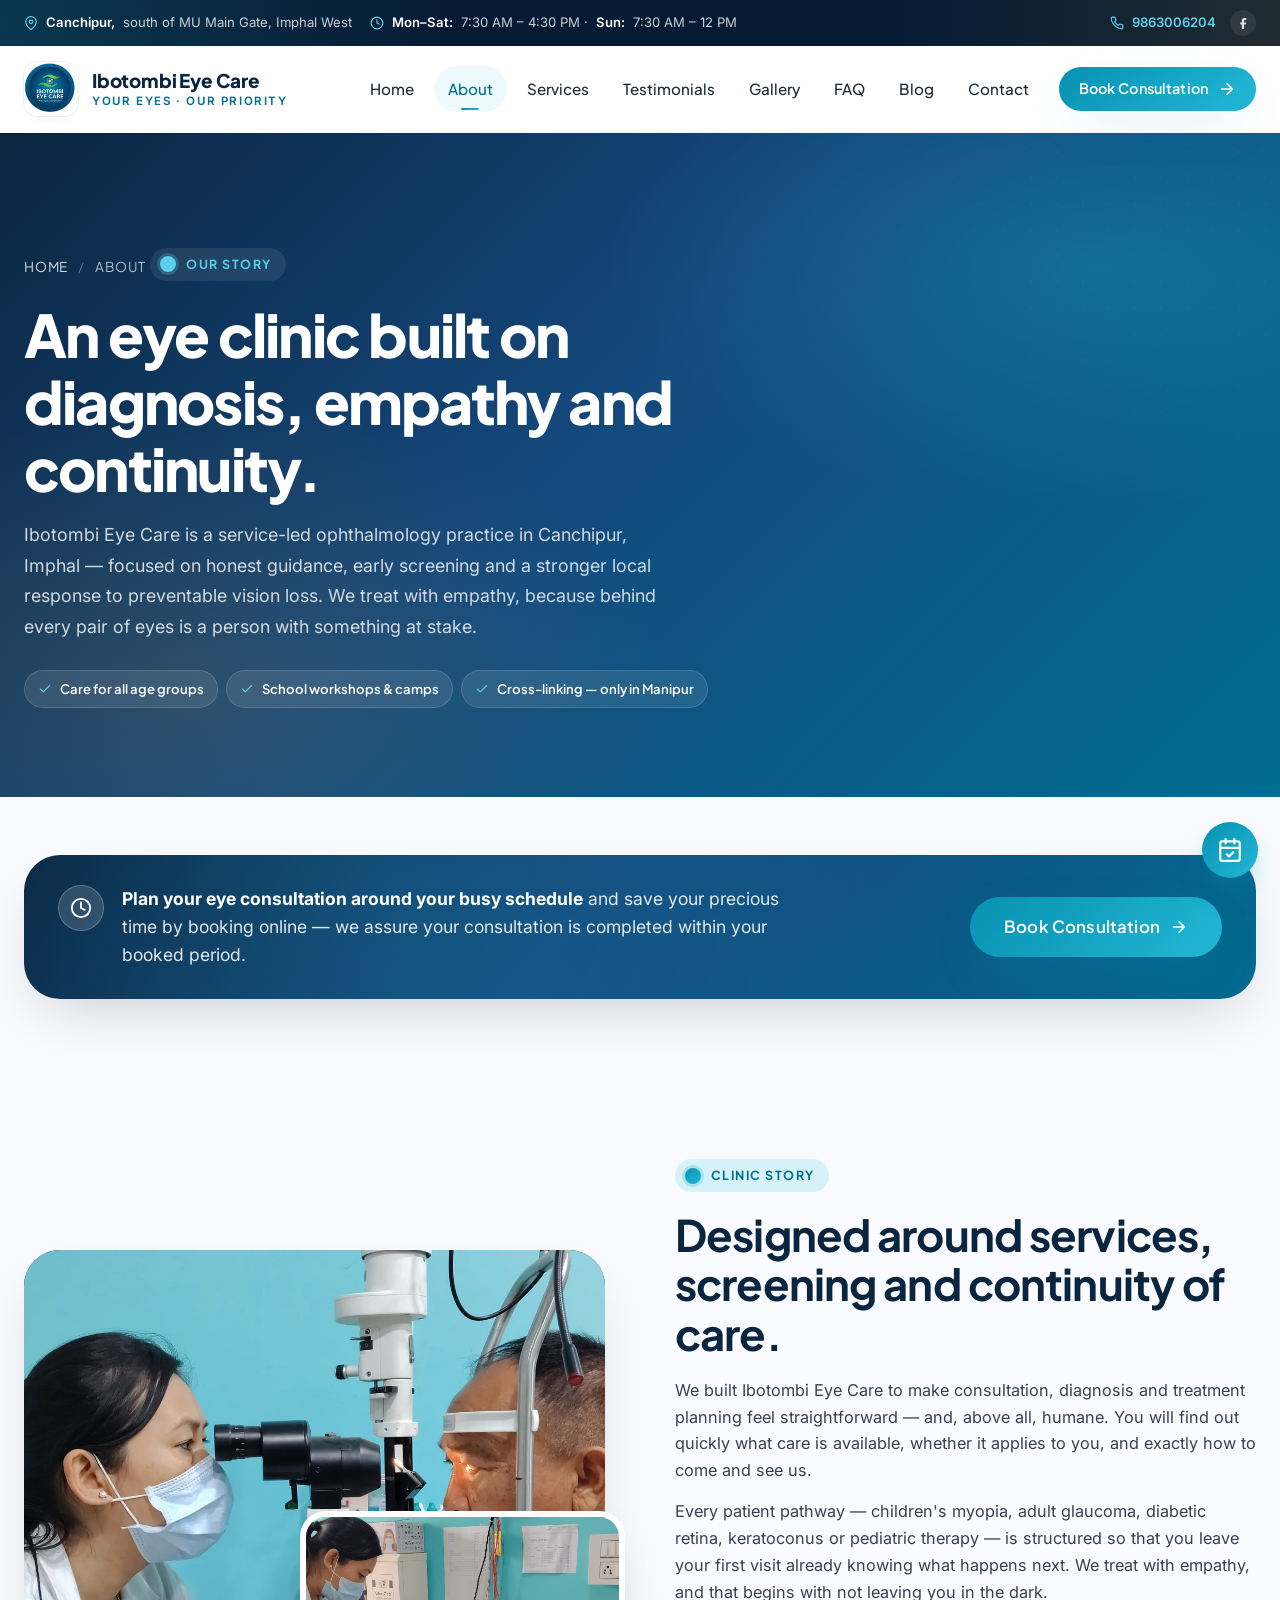
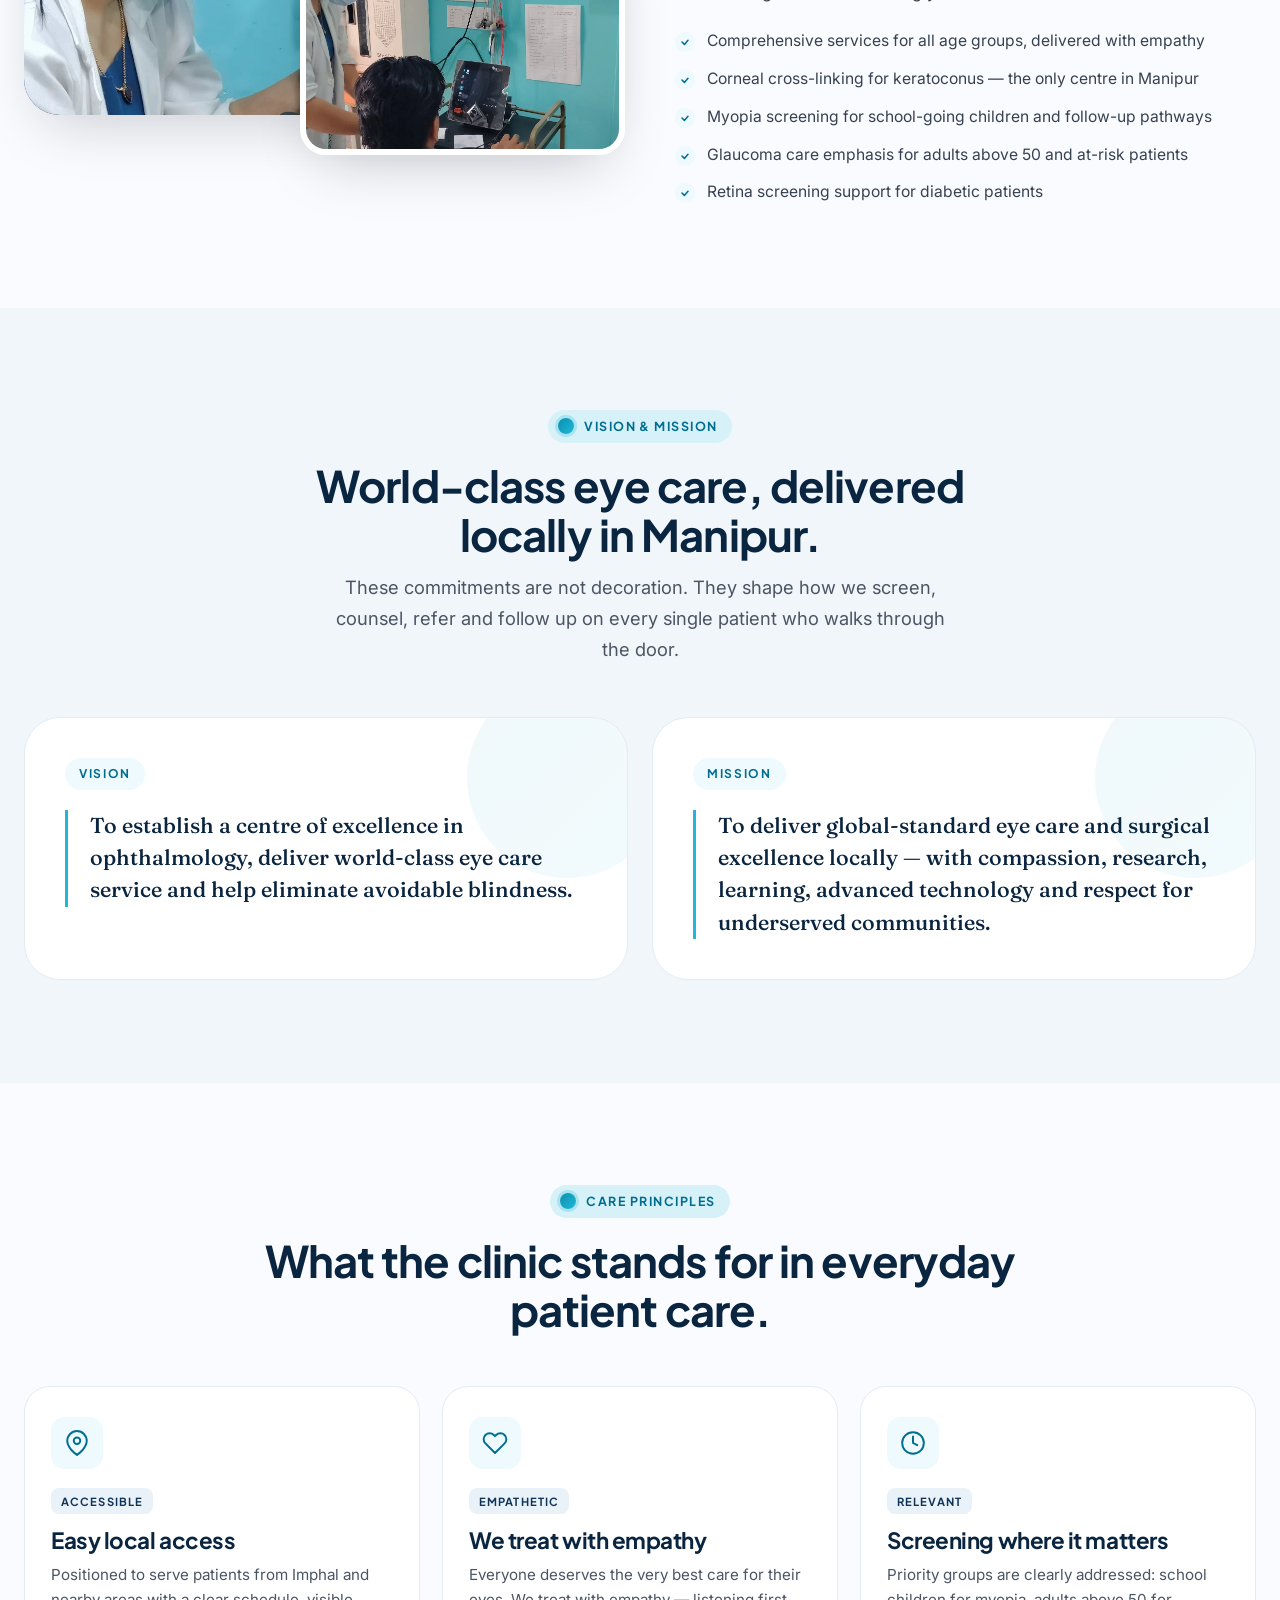
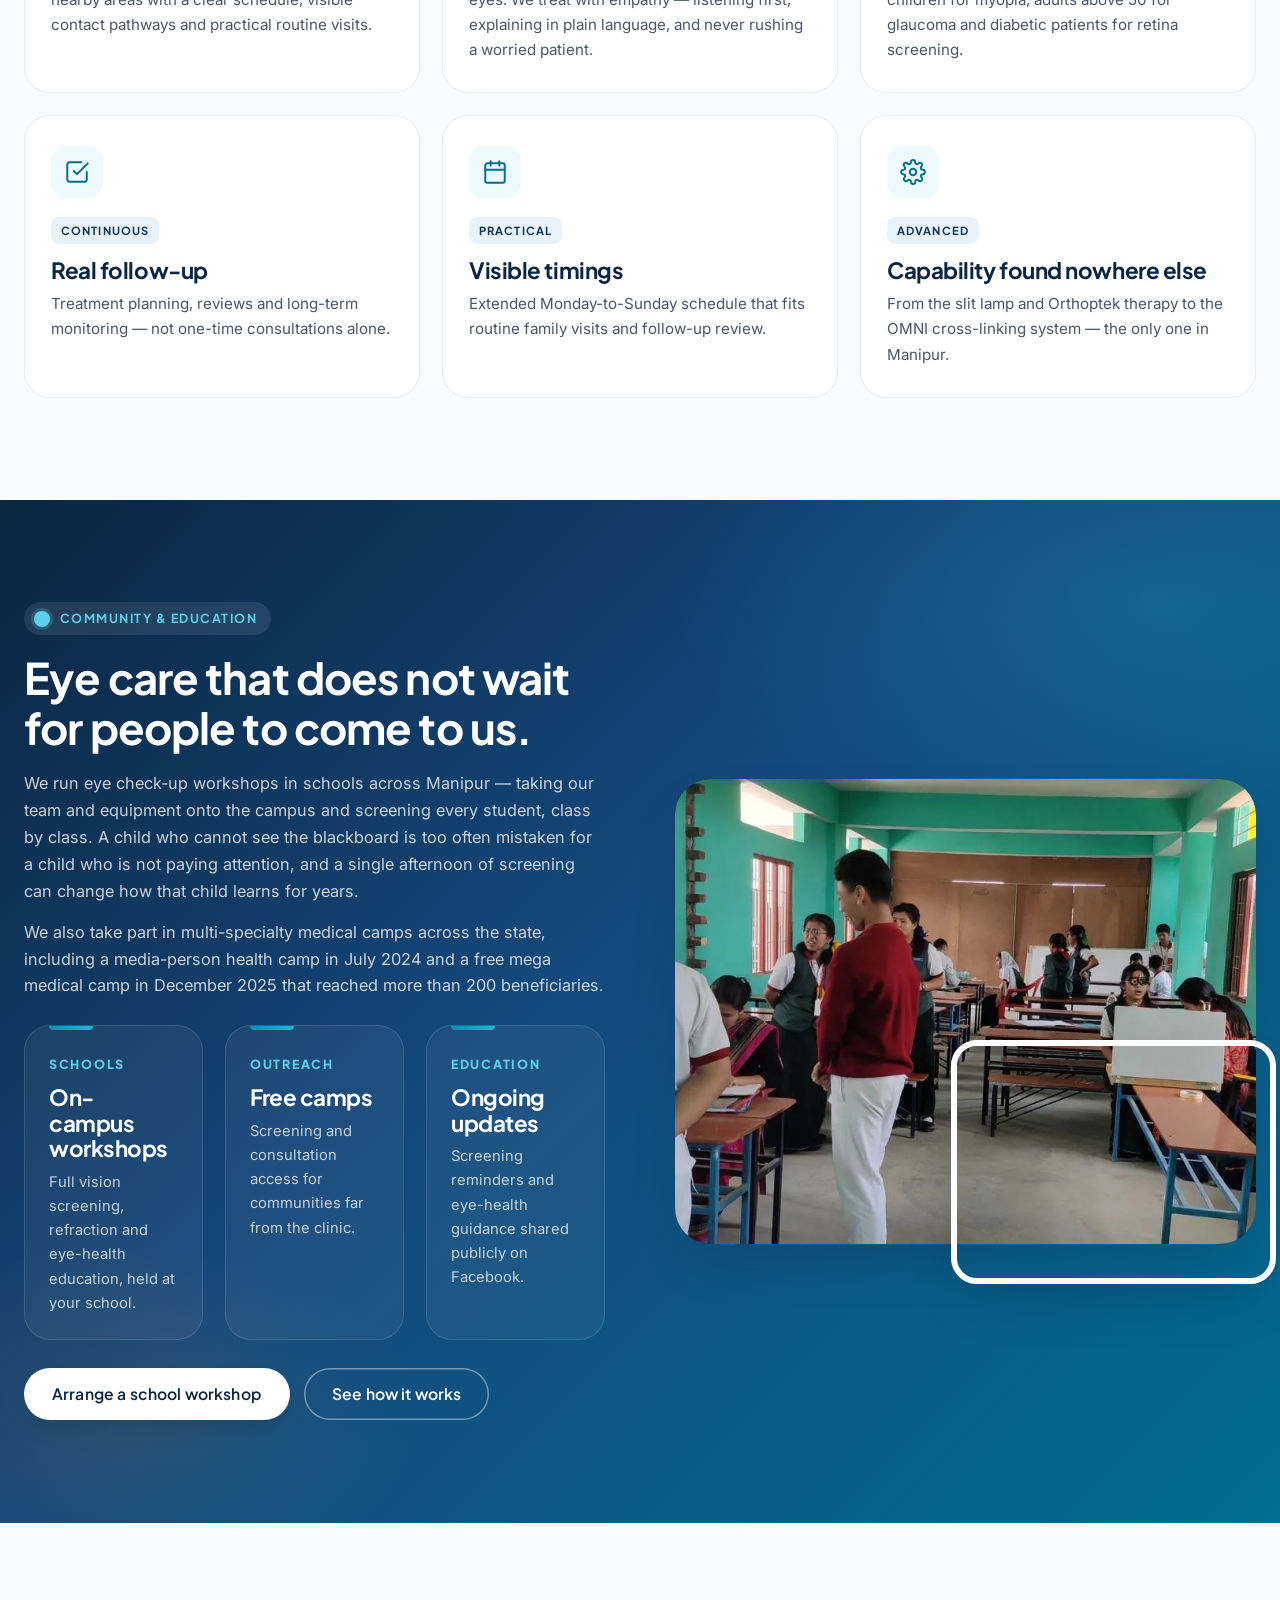
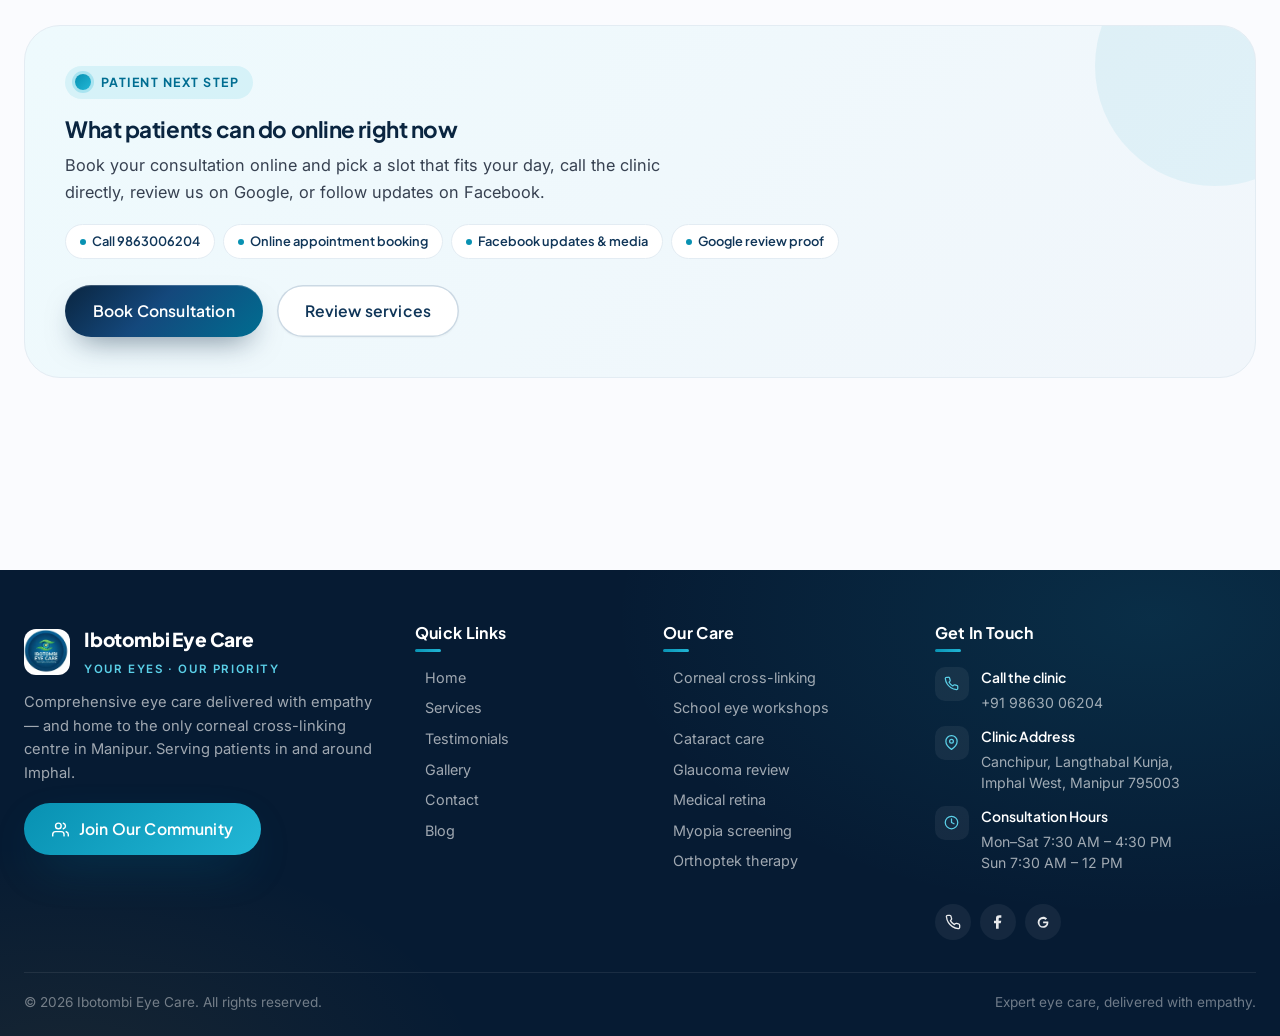
==== commit ecc142b3: "commit" ====
--- a/about.html
+++ b/about.html
@@ -5,6 +5,24 @@
   <meta name="viewport" content="width=device-width, initial-scale=1.0">
   <title>About | Ibotombi Eye Care</title>
   <meta name="description" content="Learn about Ibotombi Eye Care — our vision, mission and care principles, why we treat every patient with empathy, our school eye check-up workshops, and Manipur's only corneal cross-linking centre, in Canchipur, Imphal.">
+  <link rel="canonical" href="https://ibotombi-eye-care.netlify.app/about.html">
+  <meta property="og:type" content="website">
+  <meta property="og:site_name" content="Ibotombi Eye Care">
+  <meta property="og:locale" content="en_IN">
+  <meta property="og:url" content="https://ibotombi-eye-care.netlify.app/about.html">
+  <meta property="og:title" content="About | Ibotombi Eye Care">
+  <meta property="og:description" content="Learn about Ibotombi Eye Care — our vision, mission and care principles, why we treat every patient with empathy, our school eye check-up workshops, and Manipur's only corneal cross-linking centre, in Canchipur, Imphal.">
+  <meta property="og:image" content="https://ibotombi-eye-care.netlify.app/assets/images/og-cover.jpg">
+  <meta property="og:image:secure_url" content="https://ibotombi-eye-care.netlify.app/assets/images/og-cover.jpg">
+  <meta property="og:image:type" content="image/jpeg">
+  <meta property="og:image:width" content="1200">
+  <meta property="og:image:height" content="630">
+  <meta property="og:image:alt" content="Ibotombi Eye Care — Your eyes, Our priority">
+  <meta name="twitter:card" content="summary_large_image">
+  <meta name="twitter:title" content="About | Ibotombi Eye Care">
+  <meta name="twitter:description" content="Learn about Ibotombi Eye Care — our vision, mission and care principles, why we treat every patient with empathy, our school eye check-up workshops, and Manipur's only corneal cross-linking centre, in Canchipur, Imphal.">
+  <meta name="twitter:image" content="https://ibotombi-eye-care.netlify.app/assets/images/og-cover.jpg">
+  <meta name="twitter:image:alt" content="Ibotombi Eye Care — Your eyes, Our priority">
   <meta name="theme-color" content="#0A2540">
   <link rel="icon" href="assets/images/logo.jpeg">
   <link rel="preconnect" href="https://fonts.googleapis.com">
@@ -53,7 +71,6 @@
         <a class="topbar-link" href="tel:+919863006204"><svg viewBox="0 0 24 24" fill="none" stroke="currentColor" stroke-width="2" stroke-linecap="round" stroke-linejoin="round"><path d="M22 16.92v3a2 2 0 0 1-2.18 2 19.79 19.79 0 0 1-8.63-3.07 19.5 19.5 0 0 1-6-6A19.79 19.79 0 0 1 2.12 4.18 2 2 0 0 1 4.11 2h3a2 2 0 0 1 2 1.72 12.84 12.84 0 0 0 .7 2.81 2 2 0 0 1-.45 2.11L8.09 9.91a16 16 0 0 0 6 6l1.27-1.27a2 2 0 0 1 2.11-.45 12.84 12.84 0 0 0 2.81.7A2 2 0 0 1 22 16.92z"/></svg>9863006204</a>
         <span class="topbar-socials">
           <a href="https://www.facebook.com/profile.php?id=61552895129719" target="_blank" rel="noopener" aria-label="Facebook"><svg viewBox="0 0 24 24" fill="currentColor"><path d="M13 22v-8h3l1-4h-4V7.5c0-1.1.3-2 2-2h2V2h-3.2C10.3 2 9 3.7 9 6.2V10H6v4h3v8h4z"/></svg></a>
-          <a href="https://wa.me/919863006204" target="_blank" rel="noopener" aria-label="WhatsApp"><svg viewBox="0 0 32 32" fill="currentColor"><path d="M16.001 2.667C8.638 2.667 2.667 8.638 2.667 16c0 2.633.765 5.086 2.084 7.153L2.667 29.333l6.35-2.04A13.27 13.27 0 0 0 16 29.333c7.363 0 13.334-5.97 13.334-13.333S23.364 2.667 16.001 2.667zm0 24a10.6 10.6 0 0 1-5.646-1.62l-.405-.247-4.19 1.346 1.36-4.09-.264-.42A10.6 10.6 0 0 1 5.4 16c0-5.845 4.755-10.6 10.6-10.6 5.846 0 10.6 4.755 10.6 10.6s-4.754 10.6-10.6 10.6zm5.816-7.94c-.318-.16-1.884-.93-2.176-1.036-.292-.106-.505-.16-.717.16-.212.318-.822 1.035-1.008 1.247-.186.213-.372.24-.69.08-.318-.16-1.344-.495-2.56-1.58-.946-.844-1.585-1.886-1.77-2.204-.187-.318-.02-.49.139-.649.143-.142.318-.371.478-.557.159-.186.212-.319.318-.531.106-.213.053-.399-.027-.558-.08-.16-.717-1.728-.982-2.366-.259-.622-.522-.538-.717-.548l-.61-.01c-.213 0-.558.079-.85.398-.291.318-1.115 1.09-1.115 2.657 0 1.568 1.141 3.083 1.3 3.295.16.213 2.246 3.43 5.442 4.81.76.328 1.354.524 1.817.671.763.243 1.458.209 2.007.127.612-.092 1.884-.771 2.15-1.516.265-.744.265-1.382.186-1.515-.08-.133-.292-.213-.61-.372z"/></svg></a>
         </span>
       </div>
     </div>
@@ -79,7 +96,7 @@
           <a href="faq.html">FAQ</a>
           <a href="https://nreags.exlyapp.com/blog" target="_blank" rel="noopener">Blog</a>
           <a href="contact.html">Contact</a>
-          <a class="button button-accent button-small" href="https://nreags.exlyapp.com/checkout/dd47b656-2d34-40ef-9723-ad417e32ec50" target="_blank" rel="noopener">Book Consultation <svg viewBox="0 0 24 24" fill="none" stroke="currentColor" stroke-width="2.2" stroke-linecap="round" stroke-linejoin="round"><line x1="5" y1="12" x2="19" y2="12"/><polyline points="12 5 19 12 12 19"/></svg></a>
+          <a class="button button-accent button-small" href="https://nreags.exlyapp.com/plan/93b36066-ad48-41c5-98ce-f38b37d0c2d0" target="_blank" rel="noopener">Book Consultation <svg viewBox="0 0 24 24" fill="none" stroke="currentColor" stroke-width="2.2" stroke-linecap="round" stroke-linejoin="round"><line x1="5" y1="12" x2="19" y2="12"/><polyline points="12 5 19 12 12 19"/></svg></a>
         </nav>
       </div>
     </div>
@@ -100,6 +117,19 @@
             <span class="hero-badge"><svg viewBox="0 0 24 24" fill="none" stroke="currentColor" stroke-width="2" stroke-linecap="round" stroke-linejoin="round"><polyline points="20 6 9 17 4 12"/></svg>School workshops &amp; camps</span>
             <span class="hero-badge"><svg viewBox="0 0 24 24" fill="none" stroke="currentColor" stroke-width="2" stroke-linecap="round" stroke-linejoin="round"><polyline points="20 6 9 17 4 12"/></svg>Cross-linking — only in Manipur</span>
           </div>
+        </div>
+      </div>
+    </section>
+
+    <!-- Booking promise -->
+    <section class="section section-tight">
+      <div class="container">
+        <div class="booking-band reveal">
+          <div class="booking-band-copy">
+            <span class="booking-band-icon"><svg viewBox="0 0 24 24" fill="none" stroke="currentColor" stroke-width="2" stroke-linecap="round" stroke-linejoin="round"><circle cx="12" cy="12" r="10"/><polyline points="12 6 12 12 16 14"/></svg></span>
+            <p><strong>Plan your eye consultation around your busy schedule</strong> and save your precious time by booking online — we assure your consultation is completed within your booked period.</p>
+          </div>
+          <a class="button button-accent button-large" href="https://nreags.exlyapp.com/plan/93b36066-ad48-41c5-98ce-f38b37d0c2d0" target="_blank" rel="noopener">Book Consultation <svg viewBox="0 0 24 24" fill="none" stroke="currentColor" stroke-width="2.2" stroke-linecap="round" stroke-linejoin="round"><line x1="5" y1="12" x2="19" y2="12"/><polyline points="12 5 19 12 12 19"/></svg></a>
         </div>
       </div>
     </section>
@@ -260,7 +290,7 @@
             </div>
 
             <div class="hero-actions" style="margin-top: 28px;">
-              <a class="button button-light" href="https://wa.me/919863006204?text=Hello%20Ibotombi%20Eye%20Care%2C%20we%20would%20like%20to%20arrange%20a%20school%20eye%20check-up%20workshop%20for%20our%20school." target="_blank" rel="noopener">Arrange a school workshop</a>
+              <a class="button button-light" href="contact.html#schools">Arrange a school workshop</a>
               <a class="button button-outline-light" href="services.html#school-workshop">See how it works</a>
             </div>
           </div>
@@ -283,15 +313,15 @@
         <div class="notice-card reveal">
           <span class="eyebrow">Patient next step</span>
           <h3>What patients can do online right now</h3>
-          <p>Call directly, request an appointment on WhatsApp, review the clinic on Google, follow updates on Facebook, or use the website booking form to send a structured appointment request.</p>
+          <p>Book your consultation online and pick a slot that fits your day, call the clinic directly, review us on Google, or follow updates on Facebook.</p>
           <div class="chip-row" style="margin-top: 18px;">
             <span class="chip">Call 9863006204</span>
-            <span class="chip">WhatsApp appointment requests</span>
+            <span class="chip">Online appointment booking</span>
             <span class="chip">Facebook updates &amp; media</span>
             <span class="chip">Google review proof</span>
           </div>
           <div class="hero-actions" style="margin-top: 26px;">
-            <a class="button button-primary" href="https://nreags.exlyapp.com/checkout/dd47b656-2d34-40ef-9723-ad417e32ec50" target="_blank" rel="noopener">Book Consultation</a>
+            <a class="button button-primary" href="https://nreags.exlyapp.com/plan/93b36066-ad48-41c5-98ce-f38b37d0c2d0" target="_blank" rel="noopener">Book Consultation</a>
             <a class="button button-secondary" href="services.html">Review services</a>
           </div>
         </div>
@@ -345,7 +375,7 @@
           <div class="footer-contact">
             <div class="fc-item">
               <span class="fc-icon"><svg viewBox="0 0 24 24" fill="none" stroke="currentColor" stroke-width="2" stroke-linecap="round" stroke-linejoin="round"><path d="M22 16.92v3a2 2 0 0 1-2.18 2 19.79 19.79 0 0 1-8.63-3.07 19.5 19.5 0 0 1-6-6A19.79 19.79 0 0 1 2.12 4.18 2 2 0 0 1 4.11 2h3a2 2 0 0 1 2 1.72 12.84 12.84 0 0 0 .7 2.81 2 2 0 0 1-.45 2.11L8.09 9.91a16 16 0 0 0 6 6l1.27-1.27a2 2 0 0 1 2.11-.45 12.84 12.84 0 0 0 2.81.7A2 2 0 0 1 22 16.92z"/></svg></span>
-              <span class="fc-text"><strong>Call or WhatsApp</strong><a href="tel:+919863006204">+91 98630 06204</a></span>
+              <span class="fc-text"><strong>Call the clinic</strong><a href="tel:+919863006204">+91 98630 06204</a></span>
             </div>
             <div class="fc-item">
               <span class="fc-icon"><svg viewBox="0 0 24 24" fill="none" stroke="currentColor" stroke-width="2" stroke-linecap="round" stroke-linejoin="round"><path d="M21 10c0 7-9 13-9 13s-9-6-9-13a9 9 0 1 1 18 0z"/><circle cx="12" cy="10" r="3"/></svg></span>
@@ -357,7 +387,6 @@
             </div>
             <div class="social-links">
             <a href="tel:+919863006204" aria-label="Call"><svg viewBox="0 0 24 24" fill="none" stroke="currentColor" stroke-width="2" stroke-linecap="round" stroke-linejoin="round"><path d="M22 16.92v3a2 2 0 0 1-2.18 2 19.79 19.79 0 0 1-8.63-3.07 19.5 19.5 0 0 1-6-6A19.79 19.79 0 0 1 2.12 4.18 2 2 0 0 1 4.11 2h3a2 2 0 0 1 2 1.72 12.84 12.84 0 0 0 .7 2.81 2 2 0 0 1-.45 2.11L8.09 9.91a16 16 0 0 0 6 6l1.27-1.27a2 2 0 0 1 2.11-.45 12.84 12.84 0 0 0 2.81.7A2 2 0 0 1 22 16.92z"/></svg></a>
-            <a href="https://wa.me/919863006204" target="_blank" rel="noopener" aria-label="WhatsApp"><svg viewBox="0 0 32 32" fill="currentColor"><path d="M16.001 2.667C8.638 2.667 2.667 8.638 2.667 16c0 2.633.765 5.086 2.084 7.153L2.667 29.333l6.35-2.04A13.27 13.27 0 0 0 16 29.333c7.363 0 13.334-5.97 13.334-13.333S23.364 2.667 16.001 2.667zm0 24a10.6 10.6 0 0 1-5.646-1.62l-.405-.247-4.19 1.346 1.36-4.09-.264-.42A10.6 10.6 0 0 1 5.4 16c0-5.845 4.755-10.6 10.6-10.6 5.846 0 10.6 4.755 10.6 10.6s-4.754 10.6-10.6 10.6zm5.816-7.94c-.318-.16-1.884-.93-2.176-1.036-.292-.106-.505-.16-.717.16-.212.318-.822 1.035-1.008 1.247-.186.213-.372.24-.69.08-.318-.16-1.344-.495-2.56-1.58-.946-.844-1.585-1.886-1.77-2.204-.187-.318-.02-.49.139-.649.143-.142.318-.371.478-.557.159-.186.212-.319.318-.531.106-.213.053-.399-.027-.558-.08-.16-.717-1.728-.982-2.366-.259-.622-.522-.538-.717-.548l-.61-.01c-.213 0-.558.079-.85.398-.291.318-1.115 1.09-1.115 2.657 0 1.568 1.141 3.083 1.3 3.295.16.213 2.246 3.43 5.442 4.81.76.328 1.354.524 1.817.671.763.243 1.458.209 2.007.127.612-.092 1.884-.771 2.15-1.516.265-.744.265-1.382.186-1.515-.08-.133-.292-.213-.61-.372z"/></svg></a>
             <a href="https://www.facebook.com/profile.php?id=61552895129719" target="_blank" rel="noopener" aria-label="Facebook"><svg viewBox="0 0 24 24" fill="currentColor"><path d="M13 22v-8h3l1-4h-4V7.5c0-1.1.3-2 2-2h2V2h-3.2C10.3 2 9 3.7 9 6.2V10H6v4h3v8h4z"/></svg></a>
             <a href="https://share.google/ZYd1Dk3Wod70EndYF" target="_blank" rel="noopener" aria-label="Google reviews"><svg viewBox="0 0 24 24" fill="currentColor"><path d="M21.35 11.1h-9.17v2.9h5.28c-.23 1.5-1.6 4.4-5.28 4.4a5.4 5.4 0 1 1 0-10.8c1.7 0 2.85.72 3.5 1.35l2.4-2.32C16.5 5.2 14.6 4.2 12.18 4.2a8.2 8.2 0 1 0 0 16.4c4.74 0 7.85-3.33 7.85-8 0-.54-.07-.96-.17-1.5z"/></svg></a>
             </div>
@@ -374,7 +403,9 @@
 
   <div class="fab">
     <button class="fab-to-top" aria-label="Back to top"><svg viewBox="0 0 24 24" fill="none" stroke="currentColor" stroke-width="2.4" stroke-linecap="round" stroke-linejoin="round"><polyline points="18 15 12 9 6 15"/></svg></button>
-    <a class="fab-btn" href="https://wa.me/919863006204?text=Hello%20Ibotombi%20Eye%20Care%2C%20I%20would%20like%20to%20request%20an%20appointment." target="_blank" rel="noopener" aria-label="WhatsApp"><svg viewBox="0 0 32 32" fill="currentColor"><path d="M16.001 2.667C8.638 2.667 2.667 8.638 2.667 16c0 2.633.765 5.086 2.084 7.153L2.667 29.333l6.35-2.04A13.27 13.27 0 0 0 16 29.333c7.363 0 13.334-5.97 13.334-13.333S23.364 2.667 16.001 2.667zm0 24a10.6 10.6 0 0 1-5.646-1.62l-.405-.247-4.19 1.346 1.36-4.09-.264-.42A10.6 10.6 0 0 1 5.4 16c0-5.845 4.755-10.6 10.6-10.6 5.846 0 10.6 4.755 10.6 10.6s-4.754 10.6-10.6 10.6zm5.816-7.94c-.318-.16-1.884-.93-2.176-1.036-.292-.106-.505-.16-.717.16-.212.318-.822 1.035-1.008 1.247-.186.213-.372.24-.69.08-.318-.16-1.344-.495-2.56-1.58-.946-.844-1.585-1.886-1.77-2.204-.187-.318-.02-.49.139-.649.143-.142.318-.371.478-.557.159-.186.212-.319.318-.531.106-.213.053-.399-.027-.558-.08-.16-.717-1.728-.982-2.366-.259-.622-.522-.538-.717-.548l-.61-.01c-.213 0-.558.079-.85.398-.291.318-1.115 1.09-1.115 2.657 0 1.568 1.141 3.083 1.3 3.295.16.213 2.246 3.43 5.442 4.81.76.328 1.354.524 1.817.671.763.243 1.458.209 2.007.127.612-.092 1.884-.771 2.15-1.516.265-.744.265-1.382.186-1.515-.08-.133-.292-.213-.61-.372z"/></svg></a>
+    <a class="fab-btn" href="https://nreags.exlyapp.com/plan/93b36066-ad48-41c5-98ce-f38b37d0c2d0" target="_blank" rel="noopener" aria-label="Book your consultation online">
+      <svg viewBox="0 0 24 24" fill="none" stroke="currentColor" stroke-width="2" stroke-linecap="round" stroke-linejoin="round"><rect x="3" y="4" width="18" height="18" rx="2"/><line x1="16" y1="2" x2="16" y2="6"/><line x1="8" y1="2" x2="8" y2="6"/><line x1="3" y1="10" x2="21" y2="10"/><polyline points="9 16 11 18 15 14"/></svg>
+    </a>
   </div>
 
   <script src="assets/js/site.js" defer></script>
--- a/assets/css/site.css
+++ b/assets/css/site.css
@@ -168,6 +168,7 @@
 .container { width: var(--container); margin-inline: auto; }
 
 .section { padding: clamp(72px, 8vw, 120px) 0; position: relative; }
+.section.section-tight { padding: clamp(36px, 4.5vw, 64px) 0; }
 
 .section-header { max-width: 760px; margin-bottom: clamp(40px, 4vw, 60px); }
 .section-header.center { margin-inline: auto; text-align: center; }
@@ -351,21 +352,40 @@
 /* --------------------------------------------------------------------------
    Header & nav
 -------------------------------------------------------------------------- */
+/* The frosted glass lives on a pseudo-element, NOT on .site-header itself.
+   backdrop-filter creates a containing block for position:fixed descendants —
+   with it on the header, the mobile drawer's `inset: 0` resolved against the
+   73px-tall header instead of the viewport, so the menu opened as a sliver.
+   Painting it on ::before keeps the exact same look with no side effect. */
 .site-header {
   position: sticky;
   top: 0;
   z-index: 60;
+  background: transparent;
+  border-bottom: 1px solid transparent;
+  transition: border-color var(--dur-base), box-shadow var(--dur-base);
+}
+.site-header::before {
+  content: "";
+  position: absolute;
+  inset: 0;
+  z-index: -1;
   background: rgba(255, 255, 255, 0.88);
   backdrop-filter: saturate(180%) blur(16px);
   -webkit-backdrop-filter: saturate(180%) blur(16px);
-  border-bottom: 1px solid transparent;
-  transition: background var(--dur-base), border-color var(--dur-base), box-shadow var(--dur-base);
-}
+  transition: background var(--dur-base);
+  pointer-events: none;
+}
+.site-header.is-scrolled::before { background: rgba(255,255,255,0.96); }
 .site-header.is-scrolled {
-  background: rgba(255,255,255,0.96);
   border-bottom-color: var(--line);
   box-shadow: 0 12px 30px -24px rgba(10,37,64,0.25);
 }
+
+/* While the drawer is open the header's stacking context must clear the
+   backdrop (z-index 65), otherwise the scrim paints over the drawer that
+   lives inside the header and swallows every tap. */
+body.nav-open .site-header { z-index: 90; }
 
 .nav-shell {
   display: flex;
@@ -812,7 +832,9 @@
 
 .split-media-accent {
   position: absolute;
-  bottom: -40px; right: -30px;
+  /* The outward offset must stay inside the container gutter, which narrows
+     to 24px at 1280px — a -30px offset pushed 6px past the viewport there. */
+  bottom: -40px; right: -20px;
   width: 56%;
   aspect-ratio: 4/3;
   border-radius: var(--r-lg);
@@ -1771,6 +1793,125 @@
 }
 .form-note svg { width: 15px; height: 15px; flex-shrink: 0; margin-top: 2px; color: var(--teal-500); }
 
+/* --------------------------------------------------------------------------
+   Online booking promise — the time commitment made to every patient
+-------------------------------------------------------------------------- */
+.booking-promise {
+  margin-top: 20px;
+  display: flex;
+  gap: 16px;
+  align-items: flex-start;
+  padding: 20px 22px;
+  border-radius: var(--r-lg);
+  background: var(--grad-soft);
+  border: 1px solid var(--teal-100);
+  border-left: 4px solid var(--teal-500);
+  box-shadow: var(--sh-xs);
+}
+.booking-promise-icon {
+  flex-shrink: 0;
+  width: 40px; height: 40px;
+  border-radius: 50%;
+  display: grid; place-items: center;
+  background: var(--grad-accent);
+  color: #fff;
+  box-shadow: 0 8px 18px -8px rgba(8,145,178,0.6);
+}
+.booking-promise-icon svg { width: 20px; height: 20px; }
+.booking-promise p {
+  margin: 0;
+  font-size: 1.02rem;
+  line-height: 1.6;
+  color: var(--navy-800);
+}
+.booking-promise p strong { color: var(--navy-900); font-weight: 700; }
+
+/* Full-width band version, used on the marketing pages */
+.booking-band {
+  display: flex;
+  align-items: center;
+  justify-content: space-between;
+  gap: 26px;
+  flex-wrap: wrap;
+  padding: 30px 34px;
+  border-radius: var(--r-xl);
+  background: var(--grad-primary);
+  color: #fff;
+  box-shadow: var(--sh-lg);
+  position: relative;
+  overflow: hidden;
+}
+.booking-band::before {
+  content: "";
+  position: absolute; inset: 0;
+  background: var(--grad-halo);
+  pointer-events: none;
+}
+.booking-band > * { position: relative; }
+.booking-band-copy { display: flex; gap: 18px; align-items: flex-start; max-width: 760px; }
+.booking-band-icon {
+  flex-shrink: 0;
+  width: 46px; height: 46px;
+  border-radius: 50%;
+  display: grid; place-items: center;
+  background: rgba(255,255,255,0.14);
+  border: 1px solid rgba(255,255,255,0.24);
+  color: #fff;
+}
+.booking-band-icon svg { width: 22px; height: 22px; }
+.booking-band-copy p {
+  margin: 0;
+  font-size: 1.1rem;
+  line-height: 1.6;
+  color: rgba(255,255,255,0.88);
+}
+.booking-band-copy p strong { color: #fff; font-weight: 700; }
+.booking-band .button { flex-shrink: 0; }
+
+/* Three-step explainer under the promise */
+.booking-steps {
+  list-style: none;
+  counter-reset: bookstep;
+  margin: 24px 0 0;
+  padding: 0;
+  display: grid;
+  gap: 14px;
+}
+.booking-steps li {
+  counter-increment: bookstep;
+  position: relative;
+  padding-left: 44px;
+  display: flex;
+  flex-direction: column;
+  gap: 2px;
+}
+.booking-steps li::before {
+  content: counter(bookstep);
+  position: absolute;
+  left: 0; top: 0;
+  width: 28px; height: 28px;
+  border-radius: 50%;
+  display: grid; place-items: center;
+  background: var(--teal-50);
+  border: 1px solid var(--teal-100);
+  color: var(--teal-600);
+  font-family: var(--font-display);
+  font-size: 0.82rem;
+  font-weight: 700;
+}
+.booking-steps li strong {
+  font-family: var(--font-display);
+  font-size: 0.98rem;
+  color: var(--navy-800);
+}
+.booking-steps li span { font-size: 0.92rem; color: var(--text-soft); line-height: 1.55; }
+
+@media (max-width: 720px) {
+  .booking-band { padding: 26px 22px; }
+  .booking-band-copy p { font-size: 1rem; }
+  .booking-band .button { width: 100%; justify-content: center; }
+}
+
 /* Hours / practical panel */
 .visit-panel { display: grid; gap: 16px; align-content: start; }
 .hours-card {
@@ -1997,7 +2138,13 @@
 .footer-copy p { color: rgba(255,255,255,0.62); margin: 12px 0 0; font-size: 0.92rem; line-height: 1.6; }
 
 .footer-brand { display: flex; align-items: center; gap: 14px; }
-.footer-brand img { width: 46px; height: 46px; border-radius: 12px; }
+.footer-brand img {
+  width: 46px; height: 46px;
+  border-radius: 12px;
+  background: var(--paper);
+  object-fit: cover;
+  flex-shrink: 0;
+}
 .footer-brand .brand-title { color: #fff; font-size: 1.2rem; }
 .footer-brand .brand-tag { color: var(--teal-300); }
 
@@ -2096,7 +2243,7 @@
 }
 
 /* --------------------------------------------------------------------------
-   Floating action (WhatsApp)
+   Floating action (online booking)
 -------------------------------------------------------------------------- */
 .fab {
   position: fixed;
@@ -2109,10 +2256,10 @@
 .fab-btn {
   width: 56px; height: 56px;
   border-radius: 50%;
-  background: #25D366;
+  background: var(--grad-accent);
   color: #fff;
   display: grid; place-items: center;
-  box-shadow: 0 14px 30px -10px rgba(37,211,102,0.55);
+  box-shadow: 0 14px 30px -10px rgba(8,145,178,0.55);
   transition: transform var(--dur-base);
   position: relative;
 }
@@ -2120,7 +2267,7 @@
   content: "";
   position: absolute; inset: -6px;
   border-radius: 50%;
-  box-shadow: 0 0 0 0 rgba(37,211,102,0.4);
+  box-shadow: 0 0 0 0 rgba(8,145,178,0.4);
   animation: pulse 2.4s infinite;
 }
 .fab-btn:hover { transform: scale(1.08); }
@@ -2155,9 +2302,9 @@
   to { transform: translateX(-50%); }
 }
 @keyframes pulse {
-  0%   { box-shadow: 0 0 0 0   rgba(37,211,102,0.45); }
-  70%  { box-shadow: 0 0 0 22px rgba(37,211,102,0); }
-  100% { box-shadow: 0 0 0 0   rgba(37,211,102,0); }
+  0%   { box-shadow: 0 0 0 0   rgba(8,145,178,0.45); }
+  70%  { box-shadow: 0 0 0 22px rgba(8,145,178,0); }
+  100% { box-shadow: 0 0 0 0   rgba(8,145,178,0); }
 }
 @keyframes fadeSlide {
   from { opacity: 0; transform: translateY(-6px); }
@@ -2398,19 +2545,33 @@
 @media (max-width: 1279px) {
   .site-nav {
     position: fixed;
-    inset: 0 0 0 18%;
+    /* Right-anchored panel of a fixed width — the old `left: 18%` made the
+       drawer 82% of the screen, i.e. ~1050px wide on a landscape tablet. */
+    inset: 0 0 0 auto;
+    width: min(360px, 100%);
+    max-width: 100%;
     background: var(--paper);
-    padding: 90px 24px 40px;
+    padding: 90px 24px calc(40px + env(safe-area-inset-bottom, 0px));
+    padding-right: calc(24px + env(safe-area-inset-right, 0px));
     flex-direction: column;
     align-items: stretch;
     gap: 4px;
     transform: translateX(100%);
-    transition: transform 0.4s var(--ease-out);
+    transition: transform 0.36s var(--ease-out);
     box-shadow: -20px 0 60px -20px rgba(10,37,64,0.3);
     overflow-y: auto;
+    overscroll-behavior: contain;
+    -webkit-overflow-scrolling: touch;
     z-index: 70;
   }
   .site-nav.is-open { transform: translateX(0); }
+  /* Closed drawers are taken out of flow entirely. A position:fixed element
+     parked at translateX(100%) still extends the viewport's scrollable area,
+     which is what gave every page a full screen-width of horizontal scroll.
+     It cannot be clipped away at the root: overflow-x on html/body breaks the
+     sticky header, so the element itself has to go. JS drives this class and
+     re-shows the drawer one frame before opening so the slide still animates. */
+  .site-nav.is-stowed { display: none; }
   .site-nav a:not(.button) {
     width: 100%;
     font-size: 1.02rem;
@@ -2420,6 +2581,10 @@
   .site-nav a:not(.button)[aria-current="page"]::after { display: none; }
   .site-nav .button { margin: 14px 0 0; width: 100%; justify-content: center; }
   .nav-toggle { display: inline-flex; }
+
+  /* The decorative frame is offset further than the container gutter here,
+     so it poked ~6px past the viewport between 1101px and 1279px. */
+  .split-media-accent { bottom: -24px; right: -12px; }
 }
 
 /* =========================== 1100px  =========================== */
@@ -2657,8 +2822,11 @@
   .topbar-actions .topbar-socials { display: none; }
   .topbar-note span { font-size: 0.74rem; }
 
-  /* Nav drawer — full width feel */
-  .site-nav { inset: 0 0 0 0; padding: 88px 22px 32px; }
+  /* Nav drawer — full width on phones */
+  .site-nav {
+    width: 100%;
+    padding: 88px 22px calc(32px + env(safe-area-inset-bottom, 0px));
+  }
 
   /* Hero */
   .hero { padding: 36px 0 60px; }
@@ -2842,3 +3010,88 @@
   }
   .reveal { opacity: 1; transform: none; }
 }
+
+/* ==========================================================================
+   Mobile hardening
+   Cross-cutting rules that keep the layout inside the viewport and make
+   touch targets behave. Kept last so they win over the breakpoint blocks.
+   ========================================================================== */
+
+/* --- Overflow containment -------------------------------------------------
+   Root-level clipping is deliberately NOT used here: overflow-x on html or
+   body turns the root into a scroll container and breaks the sticky header.
+   Overflow is instead prevented at each source. These are the belt-and-braces
+   rules for content that can't know its own container width. */
+img, video, iframe, svg, canvas { max-width: 100%; }
+img, video, iframe, canvas { height: auto; }
+iframe { max-width: 100%; border: 0; }
+
+/* Long unbroken strings (URLs, emails, phone numbers) must not force a
+   min-content width wider than the phone. */
+p, li, td, th, dd, dt, blockquote, figcaption,
+h1, h2, h3, h4, h5, h6, .lead, .eyebrow { overflow-wrap: break-word; }
+
+/* Grid and flex children default to min-width:auto, which lets a wide child
+   (a long word, a table, a pre) push the whole track past the viewport. */
+.container > *, main, section { min-width: 0; }
+
+/* --- Touch ergonomics ---------------------------------------------------- */
+@media (hover: none) and (pointer: coarse) {
+  /* Removes the 300ms tap delay without disabling pinch-zoom. */
+  a, button, .button, summary, [role="button"] { touch-action: manipulation; }
+  /* Hover-only flourishes never fire on touch; stop them sticking after a tap. */
+  .button:hover, .fab-btn:hover, .service-card:hover { transform: none; }
+}
+
+@media (max-width: 820px) {
+  /* iOS Safari zooms the page when a focused control is under 16px, which
+     leaves the page scrolled sideways. Body copy is 15.5px here, and form
+     controls inherit it, so they are pinned back to 16px. */
+  input, select, textarea { font-size: 16px; }
+
+  /* Comfortable, thumb-sized targets. */
+  .site-nav a, .footer-links a, .topbar-link { min-height: 44px; display: flex; align-items: center; }
+  .social-links a, .topbar-socials a { min-width: 40px; min-height: 40px; }
+
+  /* Inline links sit in running text, so they get a taller hit box rather
+     than a 44px one that would blow the line spacing apart. 24px is the
+     WCAG 2.5.8 minimum. */
+  .service-card-link, .page-hero .crumbs a, .fc-text a, .link-inline {
+    display: inline-flex; align-items: center; min-height: 24px; padding-block: 3px;
+  }
+
+  /* Keep the floating buttons clear of the home indicator / rounded corners. */
+  .fab {
+    bottom: calc(22px + env(safe-area-inset-bottom, 0px));
+    right: calc(22px + env(safe-area-inset-right, 0px));
+  }
+
+  /* Wide media that genuinely cannot shrink scrolls inside its own box
+     rather than scrolling the page. */
+  .table-wrap, .map-wide { max-width: 100%; overflow-x: auto; -webkit-overflow-scrolling: touch; }
+  table { width: 100%; }
+}
+
+/* --- Body scroll lock ----------------------------------------------------
+   iOS Safari ignores overflow:hidden on body, so the drawer locks scrolling
+   by pinning the body and restoring the offset on close (see site.js). */
+body.nav-open {
+  position: fixed;
+  width: 100%;
+  overflow: hidden;
+}
+
+/* Carousel dots are 10px of paint. On touch they get a transparent padded
+   hit area so the dot itself can stay visually small. */
+@media (hover: none) and (pointer: coarse) {
+  .carousel-dot {
+    box-sizing: content-box;
+    padding: 14px 8px;
+    background-clip: content-box;
+  }
+}
+
+@media (max-width: 640px) {
+  /* 0.64rem resolves to ~10px here, below comfortable reading size. */
+  .gallery-card-badge { font-size: 0.72rem; padding: 4px 9px; }
+}
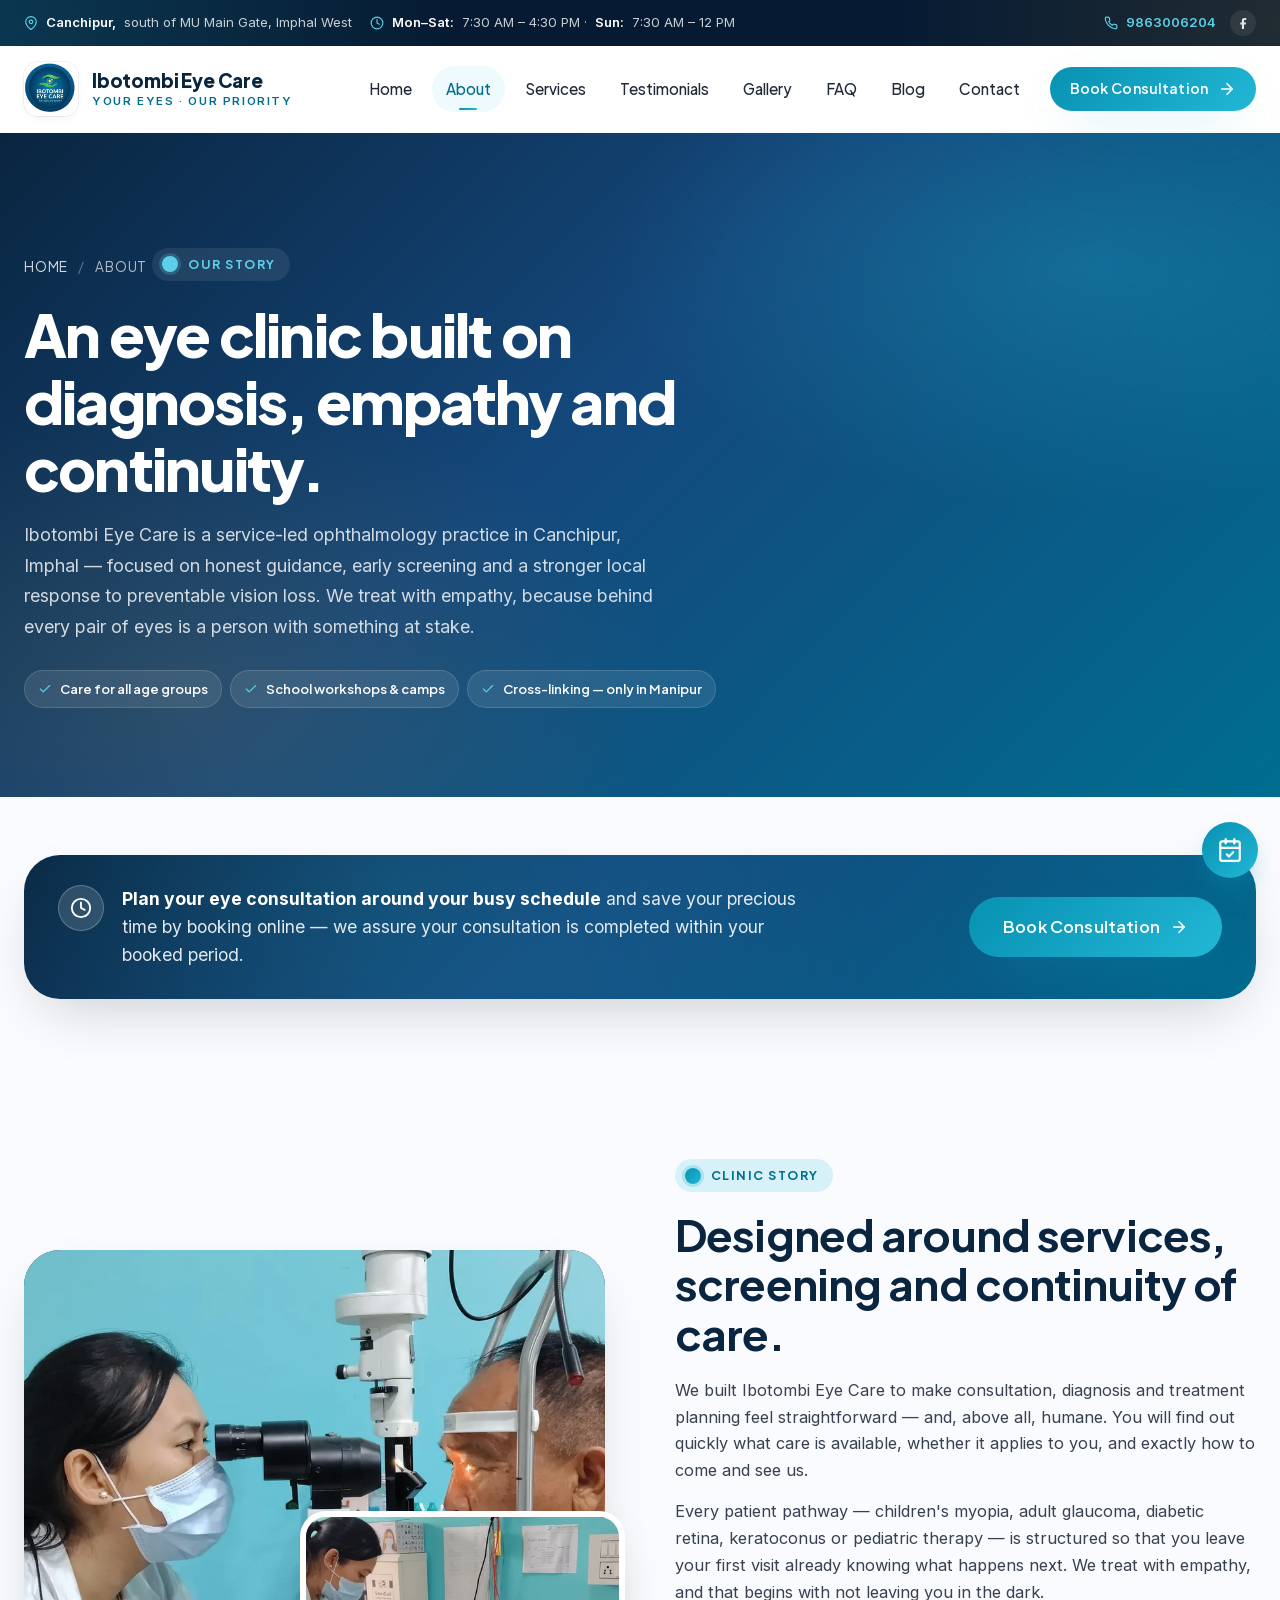
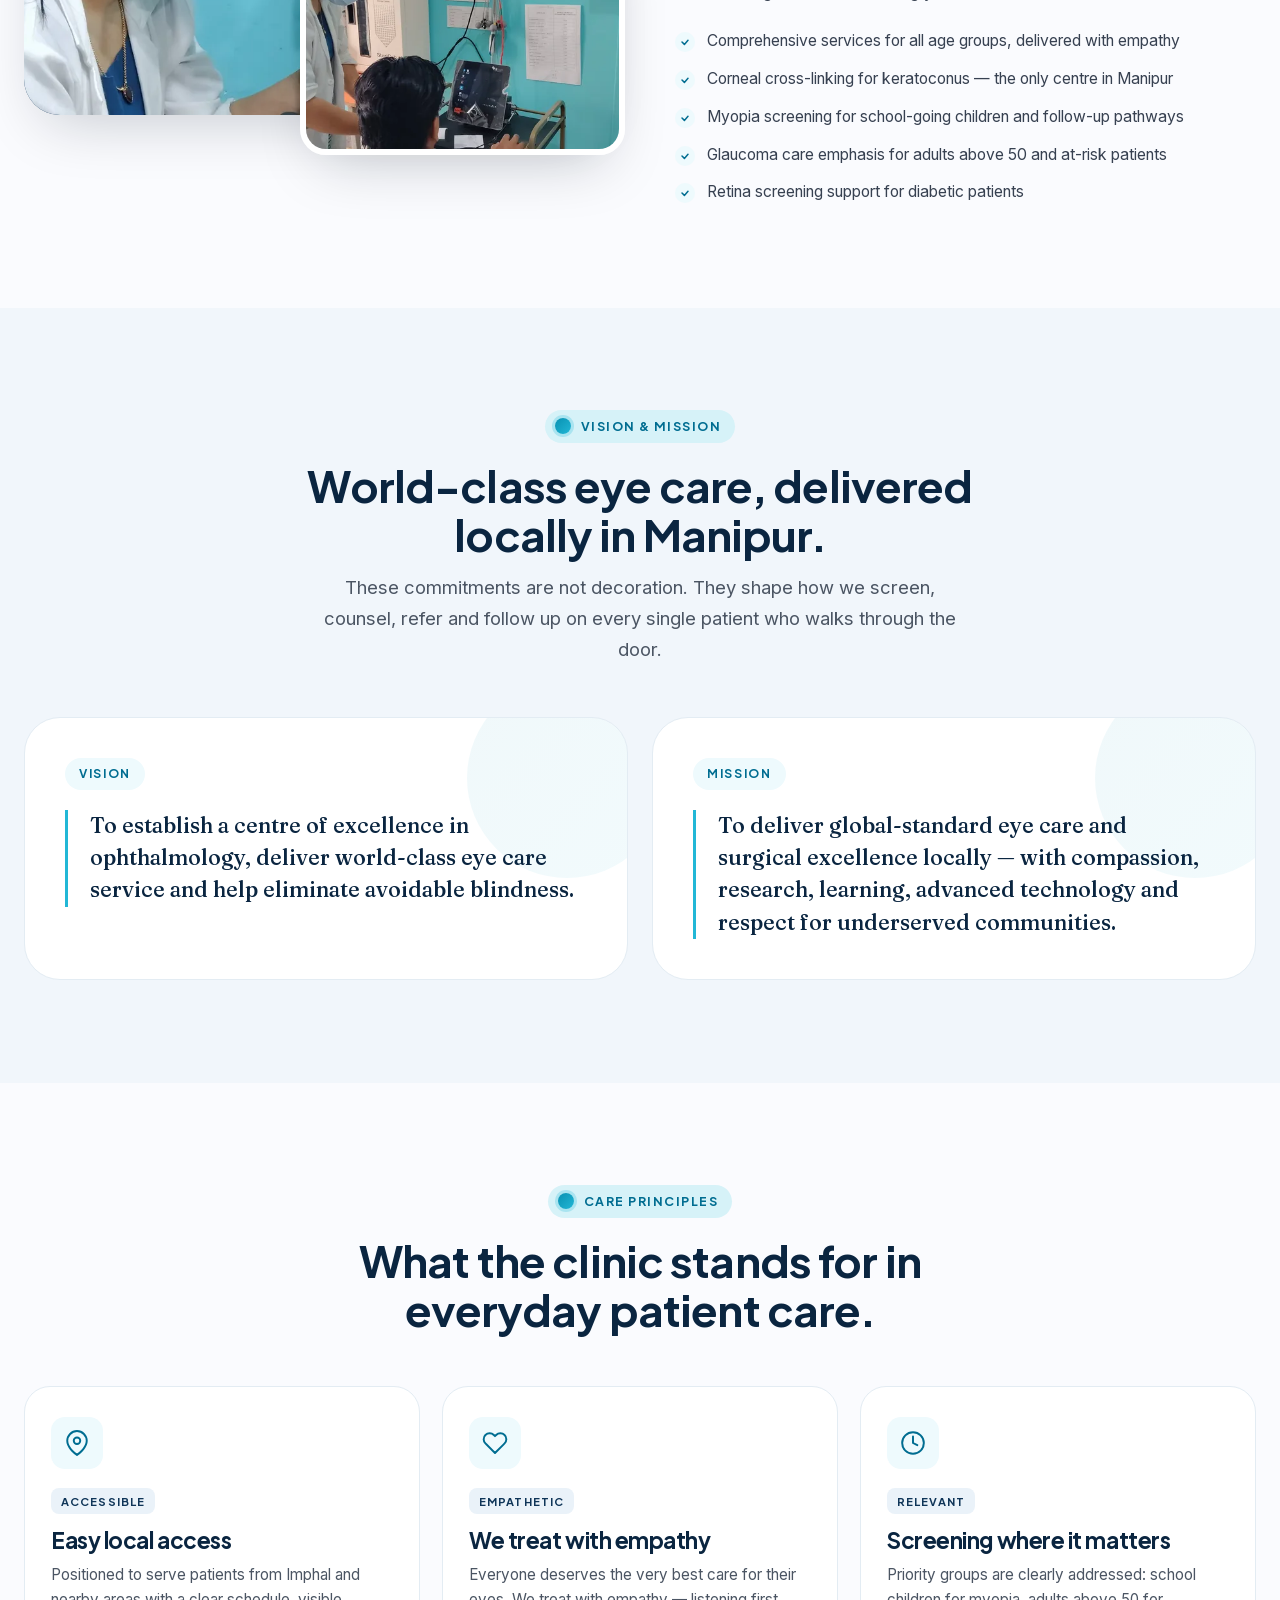
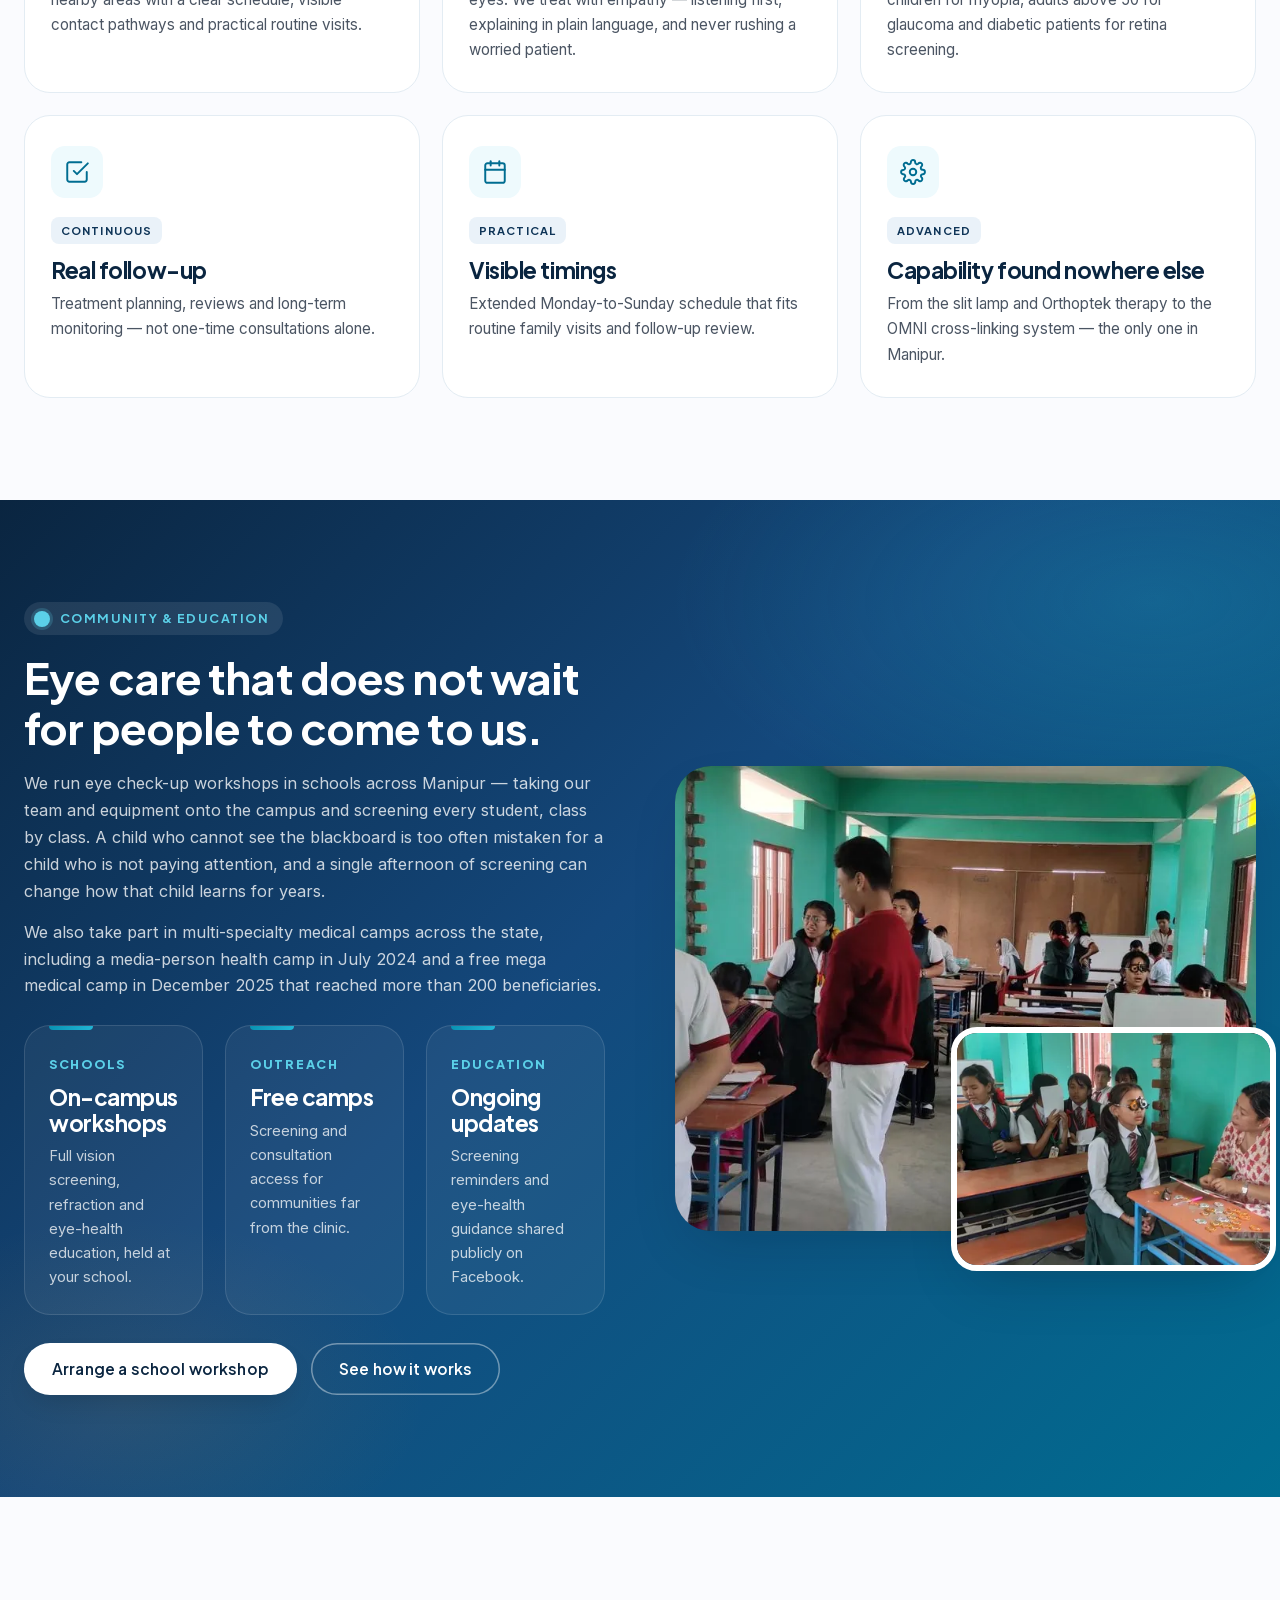
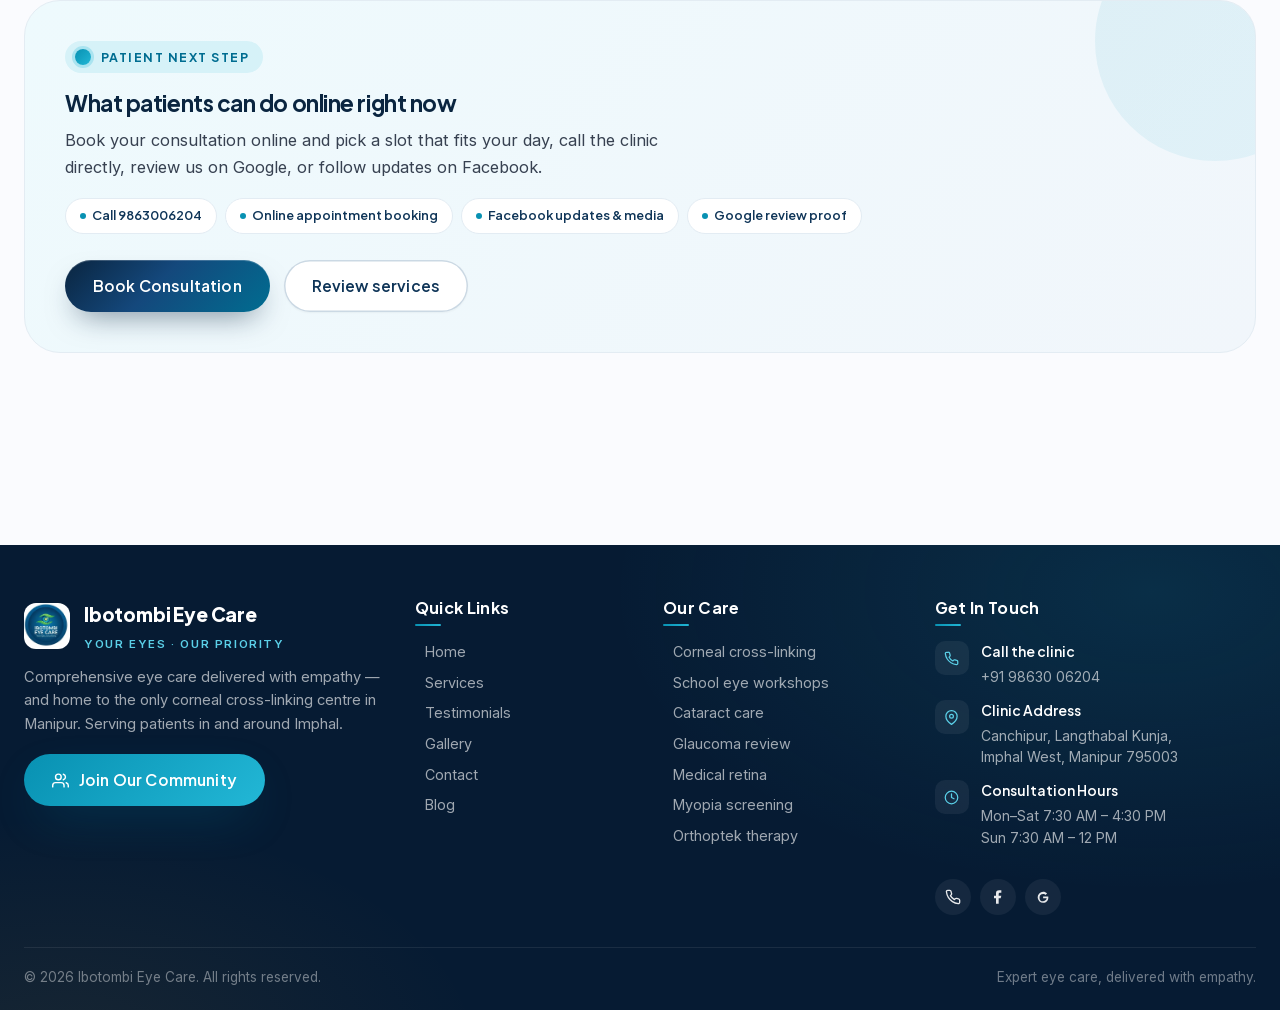
==== commit 29453ea0: "commit" ====
--- a/about.html
+++ b/about.html
@@ -25,10 +25,1300 @@
   <meta name="twitter:image:alt" content="Ibotombi Eye Care — Your eyes, Our priority">
   <meta name="theme-color" content="#0A2540">
   <link rel="icon" href="assets/images/logo.jpeg">
-  <link rel="preconnect" href="https://fonts.googleapis.com">
-  <link rel="preconnect" href="https://fonts.gstatic.com" crossorigin>
-  <link rel="stylesheet" href="https://fonts.googleapis.com/css2?family=Inter:wght@400;500;600;700&amp;family=Plus+Jakarta+Sans:wght@400;500;600;700;800&amp;family=Fraunces:opsz,wght@9..144,400;9..144,500&amp;display=swap">
-  <link rel="stylesheet" href="assets/css/site.css">
+  <!-- Typefaces are embedded in this page's <style> as base64 woff2:
+       no font file, no font request, nothing shared with the other pages. -->
+  <!-- BUILD:CSS -->
+  <style>@font-face {
+  font-family: 'Inter';
+  font-style: normal;
+  font-weight: 400 700;
+  font-display: swap;
+  src: url([data-uri]) format('woff2');
+  unicode-range: U+0020-007E, U+00A0, U+00A9, U+00B7, U+00D7, U+2013-2014, U+2018-2019, U+201C-201D, U+2026, U+20B9, U+2192, U+2605;
+}
+@font-face {
+  font-family: 'Plus Jakarta Sans';
+  font-style: normal;
+  font-weight: 400 800;
+  font-display: swap;
+  src: url([data-uri]) format('woff2');
+  unicode-range: U+0020-007E, U+00A0, U+00A9, U+00B7, U+00D7, U+2013-2014, U+2018-2019, U+201C-201D, U+2026, U+20B9, U+2192, U+2605;
+}
+@font-face {
+  font-family: 'Fraunces';
+  font-style: normal;
+  font-weight: 400 500;
+  font-display: swap;
+  src: url([data-uri]) format('woff2');
+  unicode-range: U+0020-007E, U+00A0, U+00A9, U+00B7, U+00D7, U+2013-2014, U+2018-2019, U+201C-201D, U+2026, U+20B9, U+2192, U+2605;
+}
+    /* Generated by build.py from src/site.css — the rules about.html uses.
+       Edit src/site.css, then run: python3 build.py */
+    :root {
+
+      --navy-900: #061B33;
+      --navy-800: #0A2540;
+      --navy-700: #0F3558;
+      --teal-600: #006D91;
+      --teal-500: #0891B2;
+      --teal-400: #22B7D6;
+      --teal-300: #5BD0E8;
+      --teal-100: #D6F2F8;
+      --teal-50:  #EEFAFD;
+      --gold-500: #E2A32D;
+      --gold-400: #F4C770;
+      --gold-100: #FDF3DC;
+
+
+      --ink-700: #1F2937;
+      --ink-600: #374151;
+      --ink-500: #4B5563;
+      --ink-400: #6B7280;
+      --paper:   #FFFFFF;
+      --cream:   #FAFBFE;
+
+
+      --bg:             var(--cream);
+      --bg-soft:        #F1F6FB;
+      --bg-muted:       #EAF2F9;
+      --surface-tint:   #F7FAFD;
+      --text:           var(--ink-600);
+      --text-soft:      var(--ink-500);
+      --text-faint:     var(--ink-400);
+      --heading:        var(--navy-800);
+      --line:           #E3ECF3;
+      --line-strong:    #CBD9E4;
+
+      --accent-soft:    var(--teal-100);
+
+
+      --grad-primary: linear-gradient(135deg, #0A2540 0%, #14487C 45%, #006D91 100%);
+      --grad-accent:  linear-gradient(135deg, #0891B2 0%, #22B7D6 100%);
+      --grad-soft:    linear-gradient(135deg, #EEFAFD 0%, #F1F6FB 100%);
+      --grad-gold:    linear-gradient(135deg, #F4C770 0%, #E2A32D 100%);
+      --grad-halo:    radial-gradient(circle at 30% 20%, rgba(34,183,214,0.18), transparent 55%),
+                      radial-gradient(circle at 80% 30%, rgba(20,72,124,0.12), transparent 60%);
+
+
+      --r-xs: 8px;
+      --r-sm: 12px;
+      --r-md: 18px;
+      --r-lg: 26px;
+      --r-xl: 36px;
+      --r-pill: 999px;
+
+
+      --sh-xs:   0 1px 2px rgba(11, 18, 32, 0.04);
+      --sh-sm:   0 4px 12px -4px rgba(11, 18, 32, 0.08);
+      --sh-md:   0 12px 30px -12px rgba(11, 18, 32, 0.14);
+      --sh-lg:   0 24px 60px -20px rgba(11, 18, 32, 0.22);
+      --sh-glow: 0 18px 50px -18px rgba(8, 145, 178, 0.45);
+      --sh-ring: 0 0 0 1px rgba(11, 18, 32, 0.06);
+
+
+      --ease-out:  cubic-bezier(0.22, 1, 0.36, 1);
+      --ease-soft: cubic-bezier(0.4, 0, 0.2, 1);
+      --dur-fast:  180ms;
+      --dur-base:  320ms;
+      --dur-slow:  560ms;
+
+
+      --container: min(1240px, calc(100% - 48px));
+
+
+      --font-sans: 'Inter', system-ui, -apple-system, 'Segoe UI', sans-serif;
+      --font-display: 'Plus Jakarta Sans', 'Inter', sans-serif;
+      --font-serif: 'Fraunces', 'Plus Jakarta Sans', serif;
+    }
+    *, *::before, *::after { box-sizing: border-box; }
+    html { scroll-behavior: smooth; -webkit-text-size-adjust: 100%; }
+    body {
+      margin: 0;
+      min-width: 320px;
+      background: var(--bg);
+      color: var(--text);
+      font-family: var(--font-sans);
+      font-size: 16px;
+      line-height: 1.65;
+      -webkit-font-smoothing: antialiased;
+      -moz-osx-font-smoothing: grayscale;
+      overflow-x: hidden;
+    }
+    img, video, svg { display: block; max-width: 100%; }
+    a { color: inherit; text-decoration: none; transition: color var(--dur-fast) var(--ease-soft); }
+    button, input, textarea, select { font: inherit; color: inherit; }
+    button { cursor: pointer; background: none; border: none; }
+    ::selection { background: rgba(8, 145, 178, 0.2); color: var(--navy-900); }
+    html { scrollbar-color: var(--teal-400) transparent; }
+    ::-webkit-scrollbar { width: 10px; height: 10px; }
+    ::-webkit-scrollbar-thumb { background: linear-gradient(var(--teal-400), var(--teal-600)); border-radius: 10px; }
+    ::-webkit-scrollbar-track { background: var(--bg-soft); }
+    h1, h2, h3, h4, h5 {
+      margin: 0 0 14px;
+      color: var(--heading);
+      font-family: var(--font-display);
+      font-weight: 700;
+      letter-spacing: -0.02em;
+      line-height: 1.14;
+    }
+    h1 { font-size: clamp(2.3rem, 4.6vw, 3.9rem); font-weight: 800; letter-spacing: -0.03em; }
+    h2 { font-size: clamp(1.9rem, 3.4vw, 2.8rem); }
+    h3 { font-size: clamp(1.2rem, 2vw, 1.4rem); }
+    h4 { font-size: 1.08rem; }
+    p { margin: 0 0 14px; color: var(--text); font-size: 1.02rem; }
+    .lead { font-size: 1.15rem; color: var(--text-soft); line-height: 1.7; }
+    .container { width: var(--container); margin-inline: auto; }
+    .section { padding: clamp(72px, 8vw, 120px) 0; position: relative; }
+    .section.section-tight { padding: clamp(36px, 4.5vw, 64px) 0; }
+    .section-header { max-width: 760px; margin-bottom: clamp(40px, 4vw, 60px); }
+    .section-header.center { margin-inline: auto; text-align: center; }
+    .section-header.center .eyebrow { margin-inline: auto; }
+    .section-header h2 { margin-bottom: 12px; }
+    .section-header .lead { margin-top: 10px; max-width: 640px; }
+    .section-header.center .lead { margin-inline: auto; }
+    .eyebrow {
+      display: inline-flex;
+      align-items: center;
+      gap: 10px;
+      padding: 6px 14px 6px 10px;
+      margin-bottom: 18px;
+      background: var(--accent-soft);
+      color: var(--teal-600);
+      font-family: var(--font-display);
+      font-size: 0.78rem;
+      font-weight: 700;
+      letter-spacing: 0.12em;
+      text-transform: uppercase;
+      border-radius: var(--r-pill);
+    }
+    .eyebrow::before {
+      content: "";
+      width: 16px; height: 16px;
+      border-radius: 50%;
+      background: var(--grad-accent);
+      box-shadow: 0 0 0 3px rgba(34, 183, 214, 0.25);
+      flex-shrink: 0;
+    }
+    .eyebrow.on-dark { background: rgba(255,255,255,0.08); color: var(--teal-300); }
+    .eyebrow.on-dark::before { background: var(--teal-300); box-shadow: 0 0 0 3px rgba(91, 208, 232, 0.22); }
+    .button {
+      --bh: 52px;
+      display: inline-flex;
+      align-items: center;
+      justify-content: center;
+      gap: 10px;
+      height: var(--bh);
+      padding: 0 28px;
+      border-radius: var(--r-pill);
+      font-family: var(--font-display);
+      font-weight: 600;
+      font-size: 0.98rem;
+      letter-spacing: 0.01em;
+      transition: transform var(--dur-base) var(--ease-out),
+                  background var(--dur-base) var(--ease-out),
+                  box-shadow var(--dur-base) var(--ease-out),
+                  color var(--dur-fast) var(--ease-out);
+      white-space: nowrap;
+      position: relative;
+      isolation: isolate;
+    }
+    .button-small { --bh: 44px; padding: 0 20px; font-size: 0.9rem; }
+    .button-large { --bh: 60px; padding: 0 34px; font-size: 1.05rem; }
+    .button svg { width: 18px; height: 18px; transition: transform var(--dur-base) var(--ease-out); }
+    .button:hover svg { transform: translateX(3px); }
+    .button-primary {
+      background: var(--grad-primary);
+      color: #fff !important;
+      box-shadow: 0 14px 30px -12px rgba(10, 37, 64, 0.55),
+                  inset 0 1px 0 rgba(255,255,255,0.2);
+    }
+    .button-primary:hover { transform: translateY(-2px); box-shadow: 0 22px 45px -16px rgba(8, 145, 178, 0.55); }
+    .button-accent {
+      background: var(--grad-accent);
+      color: #fff !important;
+      box-shadow: var(--sh-glow);
+    }
+    .button-accent:hover { transform: translateY(-2px); box-shadow: 0 24px 50px -14px rgba(8, 145, 178, 0.65); }
+    .button-secondary {
+      background: var(--paper);
+      color: var(--navy-700) !important;
+      box-shadow: inset 0 0 0 1.5px var(--line-strong), var(--sh-xs);
+    }
+    .button-secondary:hover { box-shadow: inset 0 0 0 1.5px var(--teal-500), var(--sh-sm); color: var(--teal-600) !important; transform: translateY(-1px); }
+    .button-light {
+      background: #fff;
+      color: var(--navy-800) !important;
+      box-shadow: 0 12px 28px -10px rgba(0,0,0,0.18);
+    }
+    .button-light:hover { transform: translateY(-2px); box-shadow: 0 18px 36px -10px rgba(0,0,0,0.22); }
+    .button-outline-light {
+      background: transparent;
+      color: #fff !important;
+      box-shadow: inset 0 0 0 1.5px rgba(255,255,255,0.4);
+    }
+    .button-outline-light:hover { background: rgba(255,255,255,0.08); box-shadow: inset 0 0 0 1.5px rgba(255,255,255,0.9); }
+    .topbar {
+      background: var(--navy-900);
+      color: #fff;
+      font-size: 0.82rem;
+      padding: 10px 0;
+      position: relative;
+      overflow: hidden;
+    }
+    .topbar::before {
+      content: "";
+      position: absolute; inset: 0;
+      background: radial-gradient(circle at 0% 50%, rgba(34,183,214,0.18), transparent 35%),
+                  radial-gradient(circle at 100% 50%, rgba(228,163,45,0.12), transparent 30%);
+      pointer-events: none;
+    }
+    .topbar-inner {
+      display: flex;
+      justify-content: space-between;
+      align-items: center;
+      flex-wrap: wrap;
+      gap: 12px;
+      position: relative;
+      z-index: 1;
+    }
+    .topbar-note {
+      display: flex;
+      flex-wrap: wrap;
+      gap: 18px;
+      align-items: center;
+      color: rgba(255,255,255,0.78);
+    }
+    .topbar-note span { display: inline-flex; align-items: center; gap: 8px; }
+    .topbar-note svg { width: 14px; height: 14px; color: var(--teal-300); }
+    .topbar-note strong { color: #fff; font-weight: 600; }
+    .topbar-actions { display: inline-flex; gap: 14px; align-items: center; }
+    .topbar-link {
+      color: var(--teal-300);
+      font-weight: 600;
+      display: inline-flex;
+      gap: 8px;
+      align-items: center;
+    }
+    .topbar-link:hover { color: #fff; }
+    .topbar-link svg { width: 14px; height: 14px; }
+    .topbar-socials { display: inline-flex; gap: 8px; }
+    .topbar-socials a {
+      width: 26px; height: 26px;
+      border-radius: 50%;
+      display: inline-flex; align-items: center; justify-content: center;
+      background: rgba(255,255,255,0.08);
+      color: rgba(255,255,255,0.85);
+      transition: var(--dur-fast);
+    }
+    .topbar-socials a:hover { background: var(--teal-400); color: var(--navy-900); }
+    .topbar-socials svg { width: 13px; height: 13px; }
+    .site-header {
+      position: sticky;
+      top: 0;
+      z-index: 60;
+      background: transparent;
+      border-bottom: 1px solid transparent;
+      transition: border-color var(--dur-base), box-shadow var(--dur-base);
+    }
+    .site-header::before {
+      content: "";
+      position: absolute;
+      inset: 0;
+      z-index: -1;
+      background: rgba(255, 255, 255, 0.88);
+      backdrop-filter: saturate(180%) blur(16px);
+      -webkit-backdrop-filter: saturate(180%) blur(16px);
+      transition: background var(--dur-base);
+      pointer-events: none;
+    }
+    .site-header.is-scrolled::before { background: rgba(255,255,255,0.96); }
+    .site-header.is-scrolled {
+      border-bottom-color: var(--line);
+      box-shadow: 0 12px 30px -24px rgba(10,37,64,0.25);
+    }
+    body.nav-open .site-header { z-index: 90; }
+    .nav-shell {
+      display: flex;
+      align-items: center;
+      justify-content: space-between;
+      padding: 16px 0;
+      gap: 20px;
+    }
+    .brand { display: flex; align-items: center; gap: 14px; }
+    .brand-logo {
+      width: 54px; height: 54px;
+      border-radius: 14px;
+      background: var(--paper);
+      box-shadow: var(--sh-sm), var(--sh-ring);
+      overflow: hidden;
+      display: grid;
+      place-items: center;
+      flex-shrink: 0;
+    }
+    .brand-logo img { width: 100%; height: 100%; object-fit: cover; }
+    .brand-text { display: flex; flex-direction: column; line-height: 1.1; }
+    .brand-title {
+      color: var(--navy-800);
+      font-family: var(--font-display);
+      font-size: 1.18rem;
+      font-weight: 800;
+      letter-spacing: -0.01em;
+    }
+    .brand-tag {
+      color: var(--teal-600);
+      font-size: 0.72rem;
+      font-weight: 600;
+      letter-spacing: 0.14em;
+      text-transform: uppercase;
+      margin-top: 4px;
+    }
+    .nav-backdrop {
+      position: fixed;
+      inset: 0;
+      background: rgba(6, 27, 51, 0.45);
+      backdrop-filter: blur(2px);
+      opacity: 0;
+      visibility: hidden;
+      transition: opacity 0.3s var(--ease-out), visibility 0.3s var(--ease-out);
+      z-index: 65;
+    }
+    .nav-backdrop.is-visible { opacity: 1; visibility: visible; }
+    .site-nav {
+      display: flex;
+      align-items: center;
+      gap: 6px;
+    }
+    .site-nav a:not(.button) {
+      position: relative;
+      padding: 10px 14px;
+      color: var(--ink-700);
+      font-family: var(--font-display);
+      font-weight: 500;
+      font-size: 0.95rem;
+      border-radius: var(--r-pill);
+      transition: color var(--dur-fast), background var(--dur-fast);
+    }
+    .site-nav a:not(.button):hover {
+      color: var(--teal-600);
+      background: var(--teal-50);
+    }
+    .site-nav a[aria-current="page"]:not(.button) {
+      color: var(--teal-600);
+      background: var(--teal-50);
+    }
+    .site-nav a[aria-current="page"]:not(.button)::after {
+      content: "";
+      position: absolute;
+      left: 50%; bottom: 2px;
+      width: 18px; height: 2px;
+      background: var(--grad-accent);
+      border-radius: 2px;
+      transform: translateX(-50%);
+    }
+    .site-nav .button { margin-left: 10px; }
+    .nav-toggle {
+      display: none;
+      position: relative;
+      z-index: 80;
+      width: 48px; height: 48px;
+      border-radius: var(--r-sm);
+      background: var(--teal-50);
+      color: var(--navy-800);
+      align-items: center;
+      justify-content: center;
+    }
+    .nav-toggle[aria-expanded="true"] { background: var(--navy-800); color: #fff; }
+    .nav-toggle span { position: relative; display: block; width: 22px; height: 2px; background: currentColor; border-radius: 2px; transition: var(--dur-fast); }
+    .nav-toggle span::before, .nav-toggle span::after {
+      content: ""; position: absolute; left: 0; width: 22px; height: 2px; background: currentColor; border-radius: 2px; transition: var(--dur-fast);
+    }
+    .nav-toggle span::before { top: -7px; }
+    .nav-toggle span::after { top: 7px; }
+    .nav-toggle[aria-expanded="true"] span { background: transparent; }
+    .nav-toggle[aria-expanded="true"] span::before { top: 0; transform: rotate(45deg); }
+    .nav-toggle[aria-expanded="true"] span::after { top: 0; transform: rotate(-45deg); }
+    .hero-badges {
+      display: flex; flex-wrap: wrap; gap: 8px;
+      margin-top: 26px;
+    }
+    .hero-badge {
+      display: inline-flex; align-items: center; gap: 8px;
+      padding: 8px 14px;
+      background: var(--paper);
+      border-radius: var(--r-pill);
+      box-shadow: var(--sh-xs), var(--sh-ring);
+      font-family: var(--font-display);
+      font-size: 0.82rem;
+      font-weight: 600;
+      color: var(--navy-700);
+    }
+    .hero-badge svg { width: 14px; height: 14px; color: var(--teal-500); }
+    .hero-actions {
+      display: flex; gap: 14px; flex-wrap: wrap;
+      margin-top: 34px;
+    }
+    .page-hero {
+      position: relative;
+      padding: clamp(80px, 9vw, 140px) 0 clamp(60px, 7vw, 100px);
+      overflow: hidden;
+      background: var(--grad-primary);
+      color: #fff;
+    }
+    .page-hero::before {
+      content: "";
+      position: absolute; inset: 0;
+      background:
+        radial-gradient(800px 400px at 85% 20%, rgba(34,183,214,0.25), transparent 60%),
+        radial-gradient(800px 500px at 15% 85%, rgba(228,163,45,0.12), transparent 60%);
+      pointer-events: none;
+    }
+    .page-hero::after {
+      content: "";
+      position: absolute;
+      top: -50%; right: -20%;
+      width: 700px; height: 700px;
+      background-image: radial-gradient(circle, rgba(255,255,255,0.04) 1px, transparent 1.5px);
+      background-size: 26px 26px;
+      opacity: 0.7;
+      pointer-events: none;
+      mask-image: radial-gradient(ellipse at center, black 40%, transparent 75%);
+    }
+    .page-hero-shell {
+      position: relative;
+      z-index: 1;
+      max-width: 820px;
+    }
+    .page-hero .crumbs {
+      display: inline-flex; align-items: center; gap: 10px;
+      color: rgba(255,255,255,0.68);
+      font-size: 0.85rem;
+      letter-spacing: 0.06em;
+      text-transform: uppercase;
+      font-family: var(--font-display);
+      margin-bottom: 22px;
+    }
+    .page-hero .crumbs a { color: rgba(255,255,255,0.82); }
+    .page-hero .crumbs a:hover { color: #fff; }
+    .page-hero .crumbs span { opacity: 0.5; }
+    .page-hero h1 { color: #fff; margin-bottom: 18px; }
+    .page-hero p { color: rgba(255,255,255,0.8); font-size: 1.12rem; max-width: 640px; line-height: 1.7; }
+    .page-hero .hero-badges { margin-top: 28px; }
+    .page-hero .hero-badge {
+      background: rgba(255,255,255,0.09);
+      color: #fff;
+      box-shadow: inset 0 0 0 1px rgba(255,255,255,0.15);
+    }
+    .page-hero .hero-badge svg { color: var(--teal-300); }
+    .split {
+      display: grid;
+      grid-template-columns: minmax(0, 1fr) minmax(0, 1fr);
+      gap: 70px;
+      align-items: center;
+    }
+    .split.reverse .split-copy { order: -1; }
+    .split-copy h2 { margin-bottom: 18px; }
+    .split-copy p { color: var(--text); }
+    .split-copy p + p { margin-top: 4px; }
+    .split-media {
+      position: relative;
+    }
+    .split-media-main {
+      position: relative;
+      border-radius: var(--r-xl);
+      overflow: hidden;
+      box-shadow: var(--sh-lg);
+      aspect-ratio: 5/4;
+      background: var(--navy-700);
+    }
+    .split-media-main img { width: 100%; height: 100%; object-fit: cover; transition: transform 1s var(--ease-out); }
+    .split-media-main:hover img { transform: scale(1.04); }
+    .split-media-accent {
+      position: absolute;
+
+      bottom: -40px; right: -20px;
+      width: 56%;
+      aspect-ratio: 4/3;
+      border-radius: var(--r-lg);
+      overflow: hidden;
+      box-shadow: var(--sh-lg);
+      border: 6px solid var(--paper);
+    }
+    .split-media-accent img { width: 100%; height: 100%; object-fit: cover; }
+    .section-deep {
+      background: var(--grad-primary);
+      color: rgba(255,255,255,0.85);
+      position: relative;
+      overflow: hidden;
+    }
+    .section-deep::before {
+      content: "";
+      position: absolute; inset: 0;
+      background:
+        radial-gradient(800px 400px at 90% 10%, rgba(34,183,214,0.2), transparent 60%),
+        radial-gradient(500px 300px at 10% 90%, rgba(228,163,45,0.1), transparent 60%);
+      pointer-events: none;
+    }
+    .section-deep .eyebrow { background: rgba(255,255,255,0.09); color: var(--teal-300); }
+    .section-deep .eyebrow::before { background: var(--teal-300); box-shadow: 0 0 0 3px rgba(91,208,232,0.2); }
+    .section-deep h2, .section-deep h3, .section-deep strong { color: #fff; }
+    .section-deep p, .section-deep span { color: rgba(255,255,255,0.78); }
+    .section-deep .lead { color: rgba(255,255,255,0.84); }
+    .section-deep .detail-list li { color: rgba(255,255,255,0.82); }
+    .section-deep .chip {
+      background: rgba(255,255,255,0.08);
+      border-color: rgba(255,255,255,0.18);
+      color: #fff;
+    }
+    .section-deep .chip::before { background: var(--teal-300); }
+    .section-deep .timeline-card {
+      background: rgba(255,255,255,0.05);
+      border-color: rgba(255,255,255,0.12);
+    }
+    .section-deep .timeline-card:hover { border-color: var(--teal-300); background: rgba(255,255,255,0.08); }
+    .section-deep .timeline-card strong { color: var(--teal-300); }
+    .section-deep .timeline-card h3 { color: #fff; }
+    .section-deep .timeline-card p { color: rgba(255,255,255,0.75); }
+    .grid-3 {
+      display: grid;
+      grid-template-columns: repeat(3, minmax(0, 1fr));
+      gap: 22px;
+    }
+    .feature-card {
+      background: var(--paper);
+      border: 1px solid var(--line);
+      border-radius: var(--r-lg);
+      padding: 30px 26px;
+      transition: transform var(--dur-base), box-shadow var(--dur-base), border-color var(--dur-base);
+    }
+    .feature-card:hover { transform: translateY(-4px); box-shadow: var(--sh-md); border-color: var(--teal-300); }
+    .feature-card .card-label {
+      display: inline-block;
+      padding: 4px 10px;
+      background: var(--bg-muted);
+      color: var(--navy-700);
+      font-family: var(--font-display);
+      font-size: 0.7rem; font-weight: 700;
+      letter-spacing: 0.1em;
+      text-transform: uppercase;
+      border-radius: var(--r-xs);
+      margin-bottom: 14px;
+    }
+    .feature-card-icon {
+      width: 52px; height: 52px;
+      border-radius: 14px;
+      background: var(--teal-50);
+      color: var(--teal-600);
+      display: grid; place-items: center;
+      margin-bottom: 18px;
+    }
+    .feature-card-icon svg { width: 26px; height: 26px; }
+    .feature-card h3 { margin-bottom: 8px; color: var(--navy-800); }
+    .feature-card p { color: var(--text-soft); margin: 0; font-size: 0.95rem; }
+    .timeline-card {
+      position: relative;
+      background: var(--paper);
+      border: 1px solid var(--line);
+      border-radius: var(--r-lg);
+      padding: 28px 24px 24px;
+      overflow: hidden;
+      transition: transform var(--dur-base), border-color var(--dur-base);
+    }
+    .timeline-card::before {
+      content: "";
+      position: absolute; left: 24px; top: 0;
+      width: 44px; height: 4px;
+      background: var(--grad-accent);
+      border-radius: 0 0 6px 6px;
+    }
+    .timeline-card:hover { transform: translateY(-3px); border-color: var(--teal-300); }
+    .timeline-card strong {
+      display: block;
+      font-family: var(--font-display);
+      font-weight: 800;
+      color: var(--teal-600);
+      font-size: 0.78rem;
+      text-transform: uppercase;
+      letter-spacing: 0.14em;
+      margin-bottom: 10px;
+    }
+    .timeline-card h3 { color: var(--navy-800); margin-bottom: 8px; }
+    .timeline-card p { color: var(--text-soft); font-size: 0.92rem; margin: 0; }
+    .mission-grid {
+      display: grid;
+      grid-template-columns: repeat(2, minmax(0, 1fr));
+      gap: 24px;
+    }
+    .quote-panel {
+      position: relative;
+      background: var(--paper);
+      border: 1px solid var(--line);
+      border-radius: var(--r-xl);
+      padding: 40px;
+      overflow: hidden;
+    }
+    .quote-panel::before {
+      content: "";
+      position: absolute;
+      top: -40px; right: -40px;
+      width: 200px; height: 200px;
+      background: var(--grad-accent);
+      opacity: 0.06;
+      border-radius: 50%;
+    }
+    .quote-panel p {
+      display: inline-block;
+      padding: 6px 14px;
+      background: var(--teal-50);
+      color: var(--teal-600);
+      font-family: var(--font-display);
+      font-weight: 700; font-size: 0.75rem;
+      letter-spacing: 0.14em;
+      text-transform: uppercase;
+      border-radius: var(--r-pill);
+      margin-bottom: 20px;
+    }
+    .quote-panel blockquote {
+      margin: 0;
+      font-family: var(--font-serif);
+      font-size: 1.35rem;
+      line-height: 1.5;
+      color: var(--navy-800);
+      font-weight: 500;
+      position: relative;
+      padding-left: 22px;
+      border-left: 3px solid var(--teal-400);
+    }
+    .booking-band {
+      display: flex;
+      align-items: center;
+      justify-content: space-between;
+      gap: 26px;
+      flex-wrap: wrap;
+      padding: 30px 34px;
+      border-radius: var(--r-xl);
+      background: var(--grad-primary);
+      color: #fff;
+      box-shadow: var(--sh-lg);
+      position: relative;
+      overflow: hidden;
+    }
+    .booking-band::before {
+      content: "";
+      position: absolute; inset: 0;
+      background: var(--grad-halo);
+      pointer-events: none;
+    }
+    .booking-band > * { position: relative; }
+    .booking-band-copy { display: flex; gap: 18px; align-items: flex-start; max-width: 760px; }
+    .booking-band-icon {
+      flex-shrink: 0;
+      width: 46px; height: 46px;
+      border-radius: 50%;
+      display: grid; place-items: center;
+      background: rgba(255,255,255,0.14);
+      border: 1px solid rgba(255,255,255,0.24);
+      color: #fff;
+    }
+    .booking-band-icon svg { width: 22px; height: 22px; }
+    .booking-band-copy p {
+      margin: 0;
+      font-size: 1.1rem;
+      line-height: 1.6;
+      color: rgba(255,255,255,0.88);
+    }
+    .booking-band-copy p strong { color: #fff; font-weight: 700; }
+    .booking-band .button { flex-shrink: 0; }
+    @media (max-width: 720px) {.booking-band { padding: 26px 22px; }
+    .booking-band-copy p { font-size: 1rem; }
+    .booking-band .button { width: 100%; justify-content: center; }
+    }
+    .notice-card {
+      background: var(--grad-soft);
+      border: 1px solid var(--line);
+      border-radius: var(--r-xl);
+      padding: 40px;
+      position: relative;
+      overflow: hidden;
+    }
+    .notice-card::before {
+      content: "";
+      position: absolute;
+      right: -80px; top: -80px;
+      width: 240px; height: 240px;
+      background: var(--grad-accent);
+      opacity: 0.08; border-radius: 50%;
+    }
+    .notice-card h3 { color: var(--navy-800); margin-bottom: 10px; }
+    .notice-card p { color: var(--text); margin-bottom: 0; max-width: 640px; }
+    .chip-row { display: flex; flex-wrap: wrap; gap: 8px; }
+    .chip {
+      display: inline-flex; align-items: center; gap: 6px;
+      padding: 6px 14px;
+      background: var(--paper);
+      border: 1px solid var(--line);
+      border-radius: var(--r-pill);
+      font-family: var(--font-display);
+      font-size: 0.8rem;
+      font-weight: 600;
+      color: var(--navy-700);
+    }
+    .chip::before { content: ""; width: 6px; height: 6px; border-radius: 50%; background: var(--teal-500); }
+    .detail-list {
+      list-style: none;
+      padding: 0; margin: 22px 0 0;
+      display: grid;
+      gap: 12px;
+    }
+    .detail-list li {
+      display: flex;
+      align-items: flex-start;
+      gap: 12px;
+      color: var(--text);
+      font-size: 0.98rem;
+    }
+    .detail-list li::before {
+      content: "";
+      flex-shrink: 0;
+      margin-top: 4px;
+      width: 20px; height: 20px;
+      border-radius: 50%;
+      background: var(--teal-50) url("data:image/svg+xml;utf8,<svg xmlns='http://www.w3.org/2000/svg' viewBox='0 0 20 20' fill='none' stroke='%23006D91' stroke-width='2.5' stroke-linecap='round' stroke-linejoin='round'><polyline points='5 10 9 14 15 7'/></svg>") center/12px no-repeat;
+    }
+    .site-footer {
+      position: relative;
+      background: var(--navy-900);
+      color: rgba(255,255,255,0.7);
+      padding: 54px 0 22px;
+      margin-top: 90px;
+      overflow: hidden;
+    }
+    .site-footer::before {
+      content: "";
+      position: absolute; inset: 0;
+      background:
+        radial-gradient(900px 500px at 90% 10%, rgba(34,183,214,0.12), transparent 60%),
+        radial-gradient(700px 400px at 5% 110%, rgba(228,163,45,0.08), transparent 60%);
+      pointer-events: none;
+    }
+    .footer-grid {
+      display: grid;
+      grid-template-columns: minmax(0, 1.5fr) minmax(0, 0.9fr) minmax(0, 1fr) minmax(0, 1.35fr);
+      gap: 34px;
+      position: relative;
+      z-index: 1;
+    }
+    .footer-copy { max-width: 380px; }
+    .footer-copy p { color: rgba(255,255,255,0.62); margin: 12px 0 0; font-size: 0.92rem; line-height: 1.6; }
+    .footer-brand { display: flex; align-items: center; gap: 14px; }
+    .footer-brand img {
+      width: 46px; height: 46px;
+      border-radius: 12px;
+      background: var(--paper);
+      object-fit: cover;
+      flex-shrink: 0;
+    }
+    .footer-brand .brand-title { color: #fff; font-size: 1.2rem; }
+    .footer-brand .brand-tag { color: var(--teal-300); }
+    .social-links { display: flex; gap: 9px; margin-top: 18px; }
+    .social-links a {
+      width: 36px; height: 36px;
+      border-radius: 50%;
+      display: inline-flex; align-items: center; justify-content: center;
+      background: rgba(255,255,255,0.06);
+      color: rgba(255,255,255,0.9);
+      transition: background var(--dur-fast), color var(--dur-fast), transform var(--dur-fast);
+    }
+    .social-links a:hover { background: var(--teal-500); color: #fff; transform: translateY(-2px); }
+    .social-links a svg { width: 16px; height: 16px; }
+    .footer-title {
+      color: #fff;
+      font-family: var(--font-display);
+      font-size: 1rem;
+      font-weight: 700;
+      margin-bottom: 15px;
+      letter-spacing: 0.02em;
+      position: relative;
+      padding-bottom: 9px;
+    }
+    .footer-title::after {
+      content: ""; position: absolute;
+      left: 0; bottom: 0;
+      width: 26px; height: 2.5px;
+      background: var(--grad-accent);
+      border-radius: 3px;
+    }
+    .footer-links, .footer-contact {
+      display: flex; flex-direction: column; gap: 9px;
+    }
+    .footer-links a {
+      color: rgba(255,255,255,0.62);
+      font-size: 0.9rem;
+      display: inline-flex; align-items: flex-start; gap: 10px;
+      line-height: 1.5;
+    }
+    .footer-links a { position: relative; width: fit-content; }
+    .footer-links a:hover { color: var(--teal-300); padding-left: 4px; }
+    .footer-links a::before {
+      content: "→"; opacity: 0; width: 0; overflow: hidden; transition: var(--dur-fast);
+    }
+    .footer-links a:hover::before { opacity: 1; width: auto; margin-right: 2px; color: var(--teal-300); }
+    .footer-contact { gap: 13px; }
+    .fc-item { display: flex; align-items: flex-start; gap: 12px; }
+    .fc-icon {
+      flex-shrink: 0;
+      width: 34px; height: 34px;
+      border-radius: 10px;
+      background: rgba(255, 255, 255, 0.06);
+      color: var(--teal-300);
+      display: grid; place-items: center;
+      transition: background var(--dur-fast), color var(--dur-fast);
+    }
+    .fc-icon svg { width: 15px; height: 15px; }
+    .fc-item:hover .fc-icon { background: var(--teal-500); color: #fff; }
+    .fc-text { display: block; min-width: 0; }
+    .fc-text strong {
+      display: block;
+      color: #fff;
+      font-family: var(--font-display);
+      font-size: 0.87rem;
+      font-weight: 600;
+      margin-bottom: 2px;
+    }
+    .fc-text a, .fc-text span {
+      display: block;
+      color: rgba(255, 255, 255, 0.62);
+      font-size: 0.88rem;
+      line-height: 1.5;
+    }
+    .fc-text a:hover { color: var(--teal-300); }
+    .footer-contact .social-links { margin-top: 18px; }
+    .footer-copy .button { margin-top: 18px; }
+    .footer-copy .button svg { width: 17px; height: 17px; }
+    .footer-bottom {
+      margin-top: 32px;
+      padding-top: 18px;
+      border-top: 1px solid rgba(255,255,255,0.08);
+      display: flex;
+      justify-content: space-between;
+      gap: 16px;
+      flex-wrap: wrap;
+      color: rgba(255,255,255,0.42);
+      font-size: 0.85rem;
+      position: relative;
+    }
+    .fab {
+      position: fixed;
+      bottom: 22px;
+      right: 22px;
+      z-index: 40;
+      display: flex; flex-direction: column; gap: 12px;
+      align-items: flex-end;
+    }
+    .fab-btn {
+      width: 56px; height: 56px;
+      border-radius: 50%;
+      background: var(--grad-accent);
+      color: #fff;
+      display: grid; place-items: center;
+      box-shadow: 0 14px 30px -10px rgba(8,145,178,0.55);
+      transition: transform var(--dur-base);
+      position: relative;
+    }
+    .fab-btn::after {
+      content: "";
+      position: absolute; inset: -6px;
+      border-radius: 50%;
+      box-shadow: 0 0 0 0 rgba(8,145,178,0.4);
+      animation: pulse 2.4s infinite;
+    }
+    .fab-btn:hover { transform: scale(1.08); }
+    .fab-btn svg { width: 26px; height: 26px; }
+    .fab-to-top {
+      width: 44px; height: 44px;
+      border-radius: 50%;
+      background: var(--navy-800);
+      color: #fff;
+      display: none;
+      place-items: center;
+      box-shadow: var(--sh-md);
+      transition: transform var(--dur-base), background var(--dur-base);
+    }
+    .fab-to-top.is-visible { display: grid; }
+    .fab-to-top:hover { background: var(--teal-500); transform: translateY(-3px); }
+    .fab-to-top svg { width: 18px; height: 18px; }
+    .reveal {
+      opacity: 0;
+      transform: translateY(24px);
+      transition: opacity 0.7s var(--ease-out), transform 0.7s var(--ease-out);
+    }
+    .reveal.is-visible { opacity: 1; transform: translateY(0); }
+    .preloader {
+      position: fixed;
+      inset: 0;
+      width: 100vw;
+      width: 100dvw;
+      height: 100vh;
+      height: 100dvh;
+      min-height: 100vh;
+      min-height: 100svh;
+      z-index: 9999;
+      display: grid;
+      place-items: center;
+      background:
+        radial-gradient(ellipse at top, rgba(34,183,214,0.18), transparent 55%),
+        radial-gradient(ellipse at bottom, rgba(228,163,45,0.08), transparent 55%),
+        linear-gradient(160deg, #0A2540 0%, #061B33 60%, #0F3558 100%);
+      transition: opacity 0.26s var(--ease-out), visibility 0.26s var(--ease-out);
+      overflow: hidden;
+      -webkit-overflow-scrolling: touch;
+    }
+    .preloader::before, .preloader::after {
+      content: "";
+      position: absolute;
+      border-radius: 50%;
+      pointer-events: none;
+      filter: blur(60px);
+    }
+    .preloader::before {
+      width: 340px; height: 340px;
+      top: -80px; left: -60px;
+      background: var(--grad-accent);
+      opacity: 0.22;
+      animation: preloader-drift 8s ease-in-out infinite;
+    }
+    .preloader::after {
+      width: 280px; height: 280px;
+      bottom: -60px; right: -40px;
+      background: radial-gradient(circle, rgba(228,163,45,0.4), transparent 70%);
+      opacity: 0.35;
+      animation: preloader-drift 10s ease-in-out infinite reverse;
+    }
+    .preloader-stage {
+      position: relative;
+      z-index: 2;
+      display: flex;
+      flex-direction: column;
+      align-items: center;
+      gap: 28px;
+      animation: preloader-in 600ms var(--ease-out) both;
+    }
+    .preloader-visual {
+      position: relative;
+      width: 180px; height: 180px;
+      display: grid; place-items: center;
+    }
+    .preloader-ring, .preloader-ring-inner {
+      position: absolute;
+      inset: 0;
+      width: 100%; height: 100%;
+      pointer-events: none;
+    }
+    .preloader-ring { animation: preloader-spin 3.8s linear infinite; }
+    .preloader-ring-inner {
+      inset: 22px;
+      width: calc(100% - 44px);
+      height: calc(100% - 44px);
+      animation: preloader-spin-reverse 3s linear infinite;
+    }
+    .preloader-ring circle, .preloader-ring-inner circle { fill: none; stroke-linecap: round; }
+    .preloader-halo {
+      position: absolute;
+      inset: 38px;
+      border-radius: 50%;
+      background: radial-gradient(circle, rgba(34,183,214,0.55), rgba(34,183,214,0) 70%);
+      animation: preloader-pulse 2s ease-in-out infinite;
+    }
+    .preloader-logo {
+      position: relative;
+      z-index: 2;
+      width: 84px; height: 84px;
+      border-radius: 50%;
+      overflow: hidden;
+      background: #fff;
+      box-shadow:
+        0 18px 40px -12px rgba(8,145,178,0.55),
+        0 0 0 4px rgba(255,255,255,0.08),
+        0 0 0 1px rgba(34,183,214,0.35);
+      display: grid; place-items: center;
+      animation: preloader-float 3.2s ease-in-out infinite;
+    }
+    .preloader-logo img {
+      width: 100%; height: 100%; object-fit: cover;
+    }
+    .preloader-text { text-align: center; color: #fff; }
+    .preloader-text strong {
+      display: block;
+      font-family: var(--font-display);
+      font-size: 1.15rem;
+      font-weight: 700;
+      letter-spacing: 0.01em;
+      margin-bottom: 8px;
+      color: #fff;
+    }
+    .preloader-text .preloader-status {
+      display: inline-flex;
+      gap: 8px;
+      align-items: center;
+      color: var(--teal-300);
+      font-family: var(--font-display);
+      font-size: 0.72rem;
+      font-weight: 600;
+      letter-spacing: 0.24em;
+      text-transform: uppercase;
+    }
+    .preloader-dots { display: inline-flex; gap: 4px; align-items: center; }
+    .preloader-dots i {
+      width: 5px; height: 5px; border-radius: 50%;
+      background: var(--teal-400);
+      animation: preloader-dot 1.4s ease-in-out infinite;
+    }
+    .preloader-dots i:nth-child(2) { animation-delay: 0.15s; }
+    .preloader-dots i:nth-child(3) { animation-delay: 0.3s; }
+    .preloader-bar {
+      width: 200px; height: 3px;
+      background: rgba(255,255,255,0.08);
+      border-radius: var(--r-pill);
+      overflow: hidden;
+      position: relative;
+    }
+    .preloader-bar::after {
+      content: "";
+      position: absolute; inset: 0;
+      width: 40%;
+      background: var(--grad-accent);
+      border-radius: var(--r-pill);
+      animation: preloader-bar 1.6s ease-in-out infinite;
+    }
+    @media (max-width: 540px) {.preloader-visual { width: 150px; height: 150px; }
+    .preloader-logo { width: 72px;  height: 72px; }
+    .preloader-bar { width: 160px; }
+    }
+    @media (prefers-reduced-motion: reduce) {.preloader-ring, .preloader-ring-inner, .preloader-halo, .preloader-logo, .preloader-dots i, .preloader-bar::after, .preloader::before, .preloader::after { animation: none !important; }
+    }
+    .is-hidden { display: none !important; }
+    @media (max-width: 1279px) {.site-nav {
+        position: fixed;
+
+        inset: 0 0 0 auto;
+        width: min(360px, 100%);
+        max-width: 100%;
+        background: var(--paper);
+        padding: 90px 24px calc(40px + env(safe-area-inset-bottom, 0px));
+        padding-right: calc(24px + env(safe-area-inset-right, 0px));
+        flex-direction: column;
+        align-items: stretch;
+        gap: 4px;
+        transform: translateX(100%);
+        transition: transform 0.36s var(--ease-out);
+        box-shadow: -20px 0 60px -20px rgba(10,37,64,0.3);
+        overflow-y: auto;
+        overscroll-behavior: contain;
+        -webkit-overflow-scrolling: touch;
+        z-index: 70;
+      }
+    .site-nav.is-open { transform: translateX(0); }
+    .site-nav.is-stowed { display: none; }
+    .site-nav a:not(.button) {
+        width: 100%;
+        font-size: 1.02rem;
+        padding: 14px 16px;
+        border-radius: var(--r-md);
+      }
+    .site-nav a:not(.button)[aria-current="page"]::after { display: none; }
+    .site-nav .button { margin: 14px 0 0; width: 100%; justify-content: center; }
+    .nav-toggle { display: inline-flex; }
+    .split-media-accent { bottom: -24px; right: -12px; }
+    }
+    @media (max-width: 1100px) {:root { --container: min(1000px, calc(100% - 40px)); }
+    .split, .split.reverse { grid-template-columns: minmax(0, 1fr); gap: 50px; }
+    .split.reverse .split-copy { order: 0; }
+    .grid-3 { grid-template-columns: repeat(2, minmax(0, 1fr)); }
+    .footer-grid { grid-template-columns: minmax(0, 1fr) minmax(0, 1fr); }
+    .split-media-accent { bottom: -24px; right: -12px; }
+    }
+    @media (max-width: 820px) {:root { --container: calc(100% - 32px); }
+    body { font-size: 15.5px; }
+    h1 { font-size: clamp(1.95rem, 6vw, 2.6rem); }
+    h2 { font-size: clamp(1.55rem, 5vw, 2.1rem); }
+    .lead { font-size: 1.02rem; }
+    .section { padding: 64px 0; }
+    .section-header { margin-bottom: 36px; }
+    .section-header .lead { margin-top: 8px; }
+    .topbar { display: none; }
+    .site-header { position: sticky; }
+    .nav-shell { padding: 12px 0; gap: 12px; }
+    .brand-logo { width: 44px; height: 44px; border-radius: 12px; }
+    .brand-title { font-size: 1.02rem; }
+    .brand-tag { font-size: 0.66rem; letter-spacing: 0.1em; }
+    .page-hero { padding: 64px 0 52px; }
+    .page-hero h1 { margin-bottom: 14px; }
+    .page-hero p { font-size: 1rem; }
+    .page-hero .crumbs { margin-bottom: 16px; font-size: 0.78rem; }
+    .hero-badges { gap: 6px; margin-top: 18px; }
+    .hero-badge { padding: 6px 12px; font-size: 0.76rem; }
+    .hero-badge svg { width: 12px; height: 12px; }
+    .hero-actions { margin-top: 24px; gap: 10px; }
+    .grid-3 { grid-template-columns: repeat(2, minmax(0, 1fr)); gap: 16px; }
+    .split-media-main { aspect-ratio: 4/3; }
+    .split-media-accent { bottom: -20px; right: -10px; width: 55%; border-width: 5px; }
+    .mission-grid { grid-template-columns: minmax(0, 1fr); }
+    .quote-panel { padding: 30px 26px; }
+    .quote-panel blockquote { font-size: 1.18rem; }
+    .timeline-card { padding: 22px 20px 18px; }
+    .notice-card { padding: 28px 24px; }
+    .notice-card h3 { font-size: 1.2rem; }
+    .site-footer { padding: 60px 0 26px; margin-top: 80px; }
+    .footer-grid { grid-template-columns: minmax(0, 1fr) minmax(0, 1fr); gap: 32px; }
+    .footer-brand img { width: 46px; height: 46px; }
+    .footer-bottom { flex-direction: column; gap: 10px; margin-top: 40px; }
+    .button { --bh: 48px; padding: 0 22px; font-size: 0.94rem; }
+    .button-small { --bh: 40px; padding: 0 16px; font-size: 0.86rem; }
+    .button-large { --bh: 54px; padding: 0 26px; font-size: 0.98rem; }
+    .fab { bottom: 16px; right: 16px; gap: 10px; }
+    .fab-btn { width: 52px; height: 52px; }
+    .fab-btn svg { width: 24px; height: 24px; }
+    .fab-to-top { width: 40px; height: 40px; }
+    .preloader-visual { width: 150px; height: 150px; }
+    .preloader-logo { width: 72px; height: 72px; }
+    .preloader-bar { width: 170px; }
+    }
+    @media (max-width: 640px) {:root { --container: calc(100% - 24px); }
+    h1 { font-size: clamp(1.75rem, 7vw, 2.2rem); letter-spacing: -0.02em; }
+    h2 { font-size: clamp(1.4rem, 6vw, 1.85rem); }
+    .lead { font-size: 1rem; }
+    .grid-3, .mission-grid { grid-template-columns: minmax(0, 1fr); gap: 14px; }
+    .footer-grid { grid-template-columns: repeat(2, minmax(0, 1fr)); gap: 28px 18px; }
+    .footer-copy, .footer-grid > div:last-child { grid-column: 1 / -1; }
+    .footer-copy { max-width: none; }
+    .topbar-actions .topbar-socials { display: none; }
+    .topbar-note span { font-size: 0.74rem; }
+    .site-nav {
+        width: 100%;
+        padding: 88px 22px calc(32px + env(safe-area-inset-bottom, 0px));
+      }
+    .hero-actions { gap: 10px; }
+    .hero-actions .button { flex: 1 1 100%; justify-content: center; }
+    .page-hero { padding: 50px 0 44px; }
+    .page-hero::after { display: none; }
+    .section { padding: 52px 0; }
+    .split-media-accent { bottom: -14px; right: -6px; width: 55%; border-width: 4px; }
+    .quote-panel { padding: 26px 22px; }
+    .quote-panel blockquote { font-size: 1.08rem; padding-left: 16px; }
+    .feature-card { padding: 24px 20px; }
+    .notice-card { padding: 24px 20px; border-radius: var(--r-lg); }
+    .chip-row { gap: 6px; }
+    .chip { font-size: 0.76rem; padding: 5px 11px; }
+    .site-footer { padding: 48px 0 24px; margin-top: 64px; }
+    .footer-grid { gap: 30px; }
+    .footer-copy { max-width: none; }
+    .footer-links a, .fc-text a, .fc-text span { font-size: 0.88rem; }
+    .detail-list { gap: 10px; }
+    .detail-list li { font-size: 0.92rem; }
+    .hero-actions .button { width: 100%; }
+    .preloader-visual { width: 140px; height: 140px; }
+    .preloader-logo { width: 68px; height: 68px; }
+    .preloader-bar { width: 150px; }
+    .preloader-text strong { font-size: 1.05rem; }
+    .fab-btn { width: 50px; height: 50px; }
+    .fab-btn svg { width: 22px; height: 22px; }
+    .fab { bottom: 14px; right: 14px; }
+    }
+    @media (max-width: 420px) {:root { --container: calc(100% - 20px); }
+    h1 { font-size: 1.65rem; }
+    h2 { font-size: 1.3rem; }
+    h3 { font-size: 1.05rem; }
+    .section { padding: 44px 0; }
+    .topbar { padding: 6px 0; font-size: 0.72rem; }
+    .topbar-note span:nth-child(2) { display: none; }
+    .brand-tag { display: none; }
+    .brand-logo { width: 40px; height: 40px; }
+    .hero-badges .hero-badge { padding: 5px 10px; font-size: 0.72rem; }
+    .page-hero { padding: 40px 0 36px; }
+    .page-hero p { font-size: 0.92rem; }
+    .feature-card { padding: 22px 18px; }
+    .timeline-card { padding: 20px 18px 16px; }
+    .quote-panel { padding: 22px 18px; }
+    .notice-card { padding: 20px 18px; }
+    .button { --bh: 46px; padding: 0 18px; font-size: 0.9rem; }
+    .button-large { --bh: 50px; padding: 0 22px; font-size: 0.94rem; }
+    .button-small { --bh: 38px; padding: 0 14px; font-size: 0.82rem; }
+    .site-footer { padding: 40px 0 22px; margin-top: 48px; }
+    .footer-title { margin-bottom: 16px; }
+    .preloader-visual { width: 124px; height: 124px; }
+    .preloader-logo { width: 60px; height: 60px; }
+    .preloader-bar { width: 130px; height: 2px; }
+    .preloader-text strong { font-size: 1rem; letter-spacing: 0; }
+    .preloader-text .preloader-status { font-size: 0.66rem; letter-spacing: 0.2em; }
+    }
+    @media (prefers-reduced-motion: reduce) {*, *::before, *::after {
+        animation-duration: 0.001ms !important;
+        transition-duration: 0.001ms !important;
+      }
+    .reveal { opacity: 1; transform: none; }
+    }
+    img, video, iframe, svg, canvas { max-width: 100%; }
+    img, video, iframe, canvas { height: auto; }
+    iframe { max-width: 100%; border: 0; }
+    p, li, td, th, dd, dt, blockquote, figcaption, h1, h2, h3, h4, h5, h6, .lead, .eyebrow { overflow-wrap: break-word; }
+    .container > *, main, section { min-width: 0; }
+    @media (hover: none) and (pointer: coarse) {a, button, .button, summary, [role="button"] { touch-action: manipulation; }
+    .button:hover, .fab-btn:hover { transform: none; }
+    }
+    @media (max-width: 820px) {input, select, textarea { font-size: 16px; }
+    .site-nav a, .footer-links a, .topbar-link { min-height: 44px; display: flex; align-items: center; }
+    .social-links a, .topbar-socials a { min-width: 40px; min-height: 40px; }
+    .page-hero .crumbs a, .fc-text a {
+        display: inline-flex; align-items: center; min-height: 24px; padding-block: 3px;
+      }
+    .fab {
+        bottom: calc(22px + env(safe-area-inset-bottom, 0px));
+        right: calc(22px + env(safe-area-inset-right, 0px));
+      }
+    }
+    body.nav-open {
+      position: fixed;
+      width: 100%;
+      overflow: hidden;
+    }
+    @keyframes pulse {
+      0%   { box-shadow: 0 0 0 0   rgba(8,145,178,0.45); }
+      70%  { box-shadow: 0 0 0 22px rgba(8,145,178,0); }
+      100% { box-shadow: 0 0 0 0   rgba(8,145,178,0); }
+    }
+    @keyframes drift {
+      0% { transform: translate(0, 0); }
+      50% { transform: translate(-8px, 10px); }
+      100% { transform: translate(0, 0); }
+    }
+    @keyframes preloader-spin { to   { transform: rotate(360deg); } }
+    @keyframes preloader-spin-reverse { to   { transform: rotate(-360deg); } }
+    @keyframes preloader-pulse {
+      0%, 100% { transform: scale(0.9); opacity: 0.55; }
+      50%      { transform: scale(1.08); opacity: 1; }
+    }
+    @keyframes preloader-float {
+      0%, 100% { transform: translateY(0); }
+      50%      { transform: translateY(-6px); }
+    }
+    @keyframes preloader-dot {
+      0%, 100% { opacity: 0.3; transform: scale(0.8); }
+      50%      { opacity: 1;   transform: scale(1.25); }
+    }
+    @keyframes preloader-bar {
+      0%   { transform: translateX(-100%); }
+      50%  { transform: translateX(80%); }
+      100% { transform: translateX(250%); }
+    }
+    @keyframes preloader-drift {
+      0%, 100% { transform: translate(0,0) scale(1); }
+      50%      { transform: translate(40px, 30px) scale(1.1); }
+    }
+    @keyframes preloader-in {
+      from { opacity: 0; transform: translateY(10px) scale(0.98); }
+      to   { opacity: 1; transform: translateY(0) scale(1); }
+    }
+  </style>
+  <!-- /BUILD:CSS -->
 </head>
 <body>
   <!-- Preloader -->
@@ -94,9 +1384,9 @@
           <a href="testimonial.html">Testimonials</a>
           <a href="Gallery.html">Gallery</a>
           <a href="faq.html">FAQ</a>
-          <a href="https://nreags.exlyapp.com/blog" target="_blank" rel="noopener">Blog</a>
+          <a href="https://ibotombieyecare.com/blog" target="_blank" rel="noopener">Blog</a>
           <a href="contact.html">Contact</a>
-          <a class="button button-accent button-small" href="https://nreags.exlyapp.com/plan/93b36066-ad48-41c5-98ce-f38b37d0c2d0" target="_blank" rel="noopener">Book Consultation <svg viewBox="0 0 24 24" fill="none" stroke="currentColor" stroke-width="2.2" stroke-linecap="round" stroke-linejoin="round"><line x1="5" y1="12" x2="19" y2="12"/><polyline points="12 5 19 12 12 19"/></svg></a>
+          <a class="button button-accent button-small" href="https://ibotombieyecare.com/plan/93b36066-ad48-41c5-98ce-f38b37d0c2d0" target="_blank" rel="noopener">Book Consultation <svg viewBox="0 0 24 24" fill="none" stroke="currentColor" stroke-width="2.2" stroke-linecap="round" stroke-linejoin="round"><line x1="5" y1="12" x2="19" y2="12"/><polyline points="12 5 19 12 12 19"/></svg></a>
         </nav>
       </div>
     </div>
@@ -129,7 +1419,7 @@
             <span class="booking-band-icon"><svg viewBox="0 0 24 24" fill="none" stroke="currentColor" stroke-width="2" stroke-linecap="round" stroke-linejoin="round"><circle cx="12" cy="12" r="10"/><polyline points="12 6 12 12 16 14"/></svg></span>
             <p><strong>Plan your eye consultation around your busy schedule</strong> and save your precious time by booking online — we assure your consultation is completed within your booked period.</p>
           </div>
-          <a class="button button-accent button-large" href="https://nreags.exlyapp.com/plan/93b36066-ad48-41c5-98ce-f38b37d0c2d0" target="_blank" rel="noopener">Book Consultation <svg viewBox="0 0 24 24" fill="none" stroke="currentColor" stroke-width="2.2" stroke-linecap="round" stroke-linejoin="round"><line x1="5" y1="12" x2="19" y2="12"/><polyline points="12 5 19 12 12 19"/></svg></a>
+          <a class="button button-accent button-large" href="https://ibotombieyecare.com/plan/93b36066-ad48-41c5-98ce-f38b37d0c2d0" target="_blank" rel="noopener">Book Consultation <svg viewBox="0 0 24 24" fill="none" stroke="currentColor" stroke-width="2.2" stroke-linecap="round" stroke-linejoin="round"><line x1="5" y1="12" x2="19" y2="12"/><polyline points="12 5 19 12 12 19"/></svg></a>
         </div>
       </div>
     </section>
@@ -140,10 +1430,10 @@
         <div class="split">
           <div class="split-media reveal">
             <div class="split-media-main">
-              <img decoding="async" width="1995" height="900" src="assets/images/clinic_photos/IMG_20260328_111314.webp" alt="Patient receiving an eye checkup" loading="lazy">
+              <img decoding="async" width="1600" height="722" src="assets/images/clinic_photos/IMG_20260328_111314.webp" srcset="assets/images/clinic_photos/IMG_20260328_111314-800w.webp 800w, assets/images/clinic_photos/IMG_20260328_111314.webp 1600w" sizes="(max-width: 1100px) 100vw, 1037px" alt="Patient receiving an eye checkup" loading="lazy">
             </div>
             <div class="split-media-accent">
-              <img decoding="async" width="1995" height="900" src="assets/images/clinic_photos/IMG_20260328_110019.webp" alt="Patient interaction at Ibotombi Eye Care" loading="lazy">
+              <img decoding="async" width="1600" height="722" src="assets/images/clinic_photos/IMG_20260328_110019.webp" srcset="assets/images/clinic_photos/IMG_20260328_110019-400w.webp 400w, assets/images/clinic_photos/IMG_20260328_110019-800w.webp 800w, assets/images/clinic_photos/IMG_20260328_110019.webp 1600w" sizes="(max-width: 820px) 86vw, (max-width: 1100px) 88vw, 525px" alt="Patient interaction at Ibotombi Eye Care" loading="lazy">
             </div>
           </div>
 
@@ -297,10 +1587,10 @@
 
           <div class="split-media reveal">
             <div class="split-media-main">
-              <img decoding="async" width="1280" height="590" src="assets/images/school_camp/camp-hall-stations.webp" alt="Screening stations set up across a school hall during an Ibotombi Eye Care eye check-up workshop" loading="lazy">
+              <img decoding="async" width="1280" height="590" src="assets/images/school_camp/camp-hall-stations.webp" srcset="assets/images/school_camp/camp-hall-stations-640w.webp 640w, assets/images/school_camp/camp-hall-stations.webp 1280w" sizes="(max-width: 1100px) 100vw, 1015px" alt="Screening stations set up across a school hall during an Ibotombi Eye Care eye check-up workshop" loading="lazy">
             </div>
             <div class="split-media-accent">
-              <img decoding="async" width="1280" height="590" src="assets/images/school_camp/camp-trial-frame.webp" alt="An optometrist checking a student's vision with a trial frame at a school workshop" loading="lazy">
+              <img decoding="async" width="1280" height="590" src="assets/images/school_camp/camp-trial-frame.webp" srcset="assets/images/school_camp/camp-trial-frame-640w.webp 640w, assets/images/school_camp/camp-trial-frame.webp 1280w" sizes="(max-width: 820px) 84vw, (max-width: 1100px) 86vw, 514px" alt="An optometrist checking a student's vision with a trial frame at a school workshop" loading="lazy">
             </div>
           </div>
         </div>
@@ -321,7 +1611,7 @@
             <span class="chip">Google review proof</span>
           </div>
           <div class="hero-actions" style="margin-top: 26px;">
-            <a class="button button-primary" href="https://nreags.exlyapp.com/plan/93b36066-ad48-41c5-98ce-f38b37d0c2d0" target="_blank" rel="noopener">Book Consultation</a>
+            <a class="button button-primary" href="https://ibotombieyecare.com/plan/93b36066-ad48-41c5-98ce-f38b37d0c2d0" target="_blank" rel="noopener">Book Consultation</a>
             <a class="button button-secondary" href="services.html">Review services</a>
           </div>
         </div>
@@ -342,7 +1632,7 @@
             </div>
           </div>
           <p>Comprehensive eye care delivered with empathy — and home to the only corneal cross-linking centre in Manipur. Serving patients in and around Imphal.</p>
-          <a class="button button-accent" href="https://nreags.exlyapp.com/checkout/c645ff64-d817-41b7-8956-28b8e5301b3e" target="_blank" rel="noopener"><svg viewBox="0 0 24 24" fill="none" stroke="currentColor" stroke-width="2" stroke-linecap="round" stroke-linejoin="round"><path d="M17 21v-2a4 4 0 0 0-4-4H5a4 4 0 0 0-4 4v2"/><circle cx="9" cy="7" r="4"/><path d="M23 21v-2a4 4 0 0 0-3-3.87"/><path d="M16 3.13a4 4 0 0 1 0 7.75"/></svg>Join Our Community</a>
+          <a class="button button-accent" href="https://ibotombieyecare.com/checkout/c645ff64-d817-41b7-8956-28b8e5301b3e" target="_blank" rel="noopener"><svg viewBox="0 0 24 24" fill="none" stroke="currentColor" stroke-width="2" stroke-linecap="round" stroke-linejoin="round"><path d="M17 21v-2a4 4 0 0 0-4-4H5a4 4 0 0 0-4 4v2"/><circle cx="9" cy="7" r="4"/><path d="M23 21v-2a4 4 0 0 0-3-3.87"/><path d="M16 3.13a4 4 0 0 1 0 7.75"/></svg>Join Our Community</a>
         </div>
 
         <div>
@@ -353,7 +1643,7 @@
             <a href="testimonial.html">Testimonials</a>
             <a href="Gallery.html">Gallery</a>
             <a href="contact.html">Contact</a>
-                      <a href="https://nreags.exlyapp.com/blog" target="_blank" rel="noopener">Blog</a>
+                      <a href="https://ibotombieyecare.com/blog" target="_blank" rel="noopener">Blog</a>
           </div>
         </div>
 
@@ -403,11 +1693,263 @@
 
   <div class="fab">
     <button class="fab-to-top" aria-label="Back to top"><svg viewBox="0 0 24 24" fill="none" stroke="currentColor" stroke-width="2.4" stroke-linecap="round" stroke-linejoin="round"><polyline points="18 15 12 9 6 15"/></svg></button>
-    <a class="fab-btn" href="https://nreags.exlyapp.com/plan/93b36066-ad48-41c5-98ce-f38b37d0c2d0" target="_blank" rel="noopener" aria-label="Book your consultation online">
+    <a class="fab-btn" href="https://ibotombieyecare.com/plan/93b36066-ad48-41c5-98ce-f38b37d0c2d0" target="_blank" rel="noopener" aria-label="Book your consultation online">
       <svg viewBox="0 0 24 24" fill="none" stroke="currentColor" stroke-width="2" stroke-linecap="round" stroke-linejoin="round"><rect x="3" y="4" width="18" height="18" rx="2"/><line x1="16" y1="2" x2="16" y2="6"/><line x1="8" y1="2" x2="8" y2="6"/><line x1="3" y1="10" x2="21" y2="10"/><polyline points="9 16 11 18 15 14"/></svg>
     </a>
   </div>
 
-  <script src="assets/js/site.js" defer></script>
+  <!-- BUILD:JS -->
+  <script>
+    /* Generated by build.py from src/site.js — blocks: preloader, sticky-header, mobile-nav, scroll-reveal, back-to-top, footer-year.
+       Edit src/site.js, then run: python3 build.py */
+    /* =========================================================================
+       Ibotombi Eye Care — premium interaction layer
+       - Sticky header shade on scroll
+       - Mobile nav drawer
+       - IntersectionObserver scroll reveal with staggered delays
+       - Stat / counter animation (number-up on view)
+       - Lightweight testimonial carousel (autoplay, dots, swipe)
+       - Marquee duplication for seamless loop
+       - FAQ accordion: exclusive-open behavior
+       - Back-to-top floating button
+       - Current-year stamp in footers
+       ========================================================================= */
+
+    (function () {
+      'use strict';
+
+      const prefersReducedMotion = window.matchMedia('(prefers-reduced-motion: reduce)').matches;
+
+      /* ----------------------------------------------------------------------
+         Preloader — dismissed as soon as the DOM is ready.
+         It deliberately does NOT wait for window.load (that waits on every
+         image) and enforces no artificial minimum display time, so a fast
+         connection sees content immediately instead of a held splash screen.
+      ---------------------------------------------------------------------- */
+      const preloader = document.getElementById('preloader');
+      if (preloader) {
+        const htmlEl = document.documentElement;
+        const prev = { htmlOverflow: htmlEl.style.overflow, bodyOverflow: document.body.style.overflow };
+        htmlEl.style.overflow = 'hidden';
+        document.body.style.overflow = 'hidden';
+
+        let hidden = false;
+
+        const hide = () => {
+          if (hidden) return;
+          hidden = true;
+          // .is-hidden is display:none, so the splash is gone on this frame —
+          // there is no transition to wait out before dropping it from the DOM.
+          preloader.classList.add('is-hidden');
+          htmlEl.style.overflow = prev.htmlOverflow;
+          document.body.style.overflow = prev.bodyOverflow;
+          preloader.remove();
+        };
+
+        if (document.readyState === 'loading') {
+          document.addEventListener('DOMContentLoaded', hide, { once: true });
+        } else {
+          hide();
+        }
+
+        // Safety fallback — never let the preloader hang
+        setTimeout(hide, 3000);
+      }
+
+      /* ----------------------------------------------------------------------
+         Sticky header
+      ---------------------------------------------------------------------- */
+      const header = document.querySelector('.site-header');
+      const syncHeader = () => {
+        if (!header) return;
+        header.classList.toggle('is-scrolled', window.scrollY > 12);
+      };
+      syncHeader();
+      window.addEventListener('scroll', syncHeader, { passive: true });
+
+      /* ----------------------------------------------------------------------
+         Mobile nav
+      ---------------------------------------------------------------------- */
+      const navToggle = document.querySelector('.nav-toggle');
+      const siteNav = document.querySelector('.site-nav');
+      if (navToggle && siteNav) {
+        // Width at which the drawer gives way to the inline desktop nav.
+        // Must match the max-width of the drawer block in site.css.
+        const DRAWER_MQ = window.matchMedia('(max-width: 1279px)');
+        const SLIDE_MS = 360;                               // matches the CSS transition
+
+        if (!siteNav.id) siteNav.id = 'primary-navigation';
+        navToggle.setAttribute('aria-controls', siteNav.id);
+
+        // Dimmed backdrop, created once and wired to close the drawer on tap.
+        const backdrop = document.createElement('div');
+        backdrop.className = 'nav-backdrop';
+        backdrop.setAttribute('aria-hidden', 'true');
+        document.body.appendChild(backdrop);
+
+        let isOpen = false;
+        let stowTimer = null;
+        let scrollY = 0;
+        let lastFocused = null;
+
+        /* A closed drawer is display:none (see .is-stowed). Beyond removing the
+           horizontal scroll it also keeps the off-screen links out of the tab
+           order and the accessibility tree, which the old translate-away drawer
+           left exposed. Only meaningful below the drawer breakpoint — the CSS
+           rule is scoped to that media query, so the class is inert on desktop. */
+        const stow = () => siteNav.classList.add('is-stowed');
+        const unstow = () => siteNav.classList.remove('is-stowed');
+
+        const focusables = () =>
+          Array.from(siteNav.querySelectorAll('a[href], button:not([disabled])'))
+            .filter((el) => el.offsetParent !== null);
+
+        const openNav = () => {
+          if (isOpen) return;
+          isOpen = true;
+          clearTimeout(stowTimer);
+          lastFocused = document.activeElement;
+
+          // Pin the page. iOS Safari ignores overflow:hidden on body, so the
+          // scroll offset is captured and reapplied as a negative top.
+          scrollY = window.scrollY || window.pageYOffset || 0;
+          document.body.style.top = `-${scrollY}px`;
+          document.body.classList.add('nav-open');
+
+          unstow();
+          // Force a reflow so the browser registers the drawer at its off-screen
+          // start position before .is-open transitions it in — without this the
+          // display flip and the transform land in the same frame and it snaps.
+          void siteNav.offsetWidth;
+
+          siteNav.classList.add('is-open');
+          backdrop.classList.add('is-visible');
+          navToggle.setAttribute('aria-expanded', 'true');
+
+          const first = focusables()[0];
+          if (first) first.focus({ preventScroll: true });
+        };
+
+        const closeNav = (opts) => {
+          if (!isOpen) return;
+          isOpen = false;
+          const instant = !!(opts && opts.instant);
+
+          siteNav.classList.remove('is-open');
+          backdrop.classList.remove('is-visible');
+          navToggle.setAttribute('aria-expanded', 'false');
+
+          // Release the page and put the reader back where they were.
+          document.body.classList.remove('nav-open');
+          document.body.style.top = '';
+          window.scrollTo(0, scrollY);
+
+          // Wait for the slide-out before pulling the drawer from the layout,
+          // otherwise it vanishes mid-animation.
+          clearTimeout(stowTimer);
+          if (instant || prefersReducedMotion) stow();
+          else stowTimer = setTimeout(stow, SLIDE_MS);
+
+          if (lastFocused && document.contains(lastFocused)) {
+            lastFocused.focus({ preventScroll: true });
+          }
+        };
+
+        const toggleNav = (e) => {
+          if (e) { e.preventDefault(); e.stopPropagation(); }
+          if (isOpen) closeNav(); else openNav();
+        };
+
+        navToggle.addEventListener('click', toggleNav);
+        backdrop.addEventListener('click', () => closeNav());
+        siteNav.querySelectorAll('a').forEach((a) => {
+          a.addEventListener('click', () => closeNav({ instant: true }));
+        });
+
+        document.addEventListener('keydown', (e) => {
+          if (!isOpen) return;
+          if (e.key === 'Escape') { closeNav(); return; }
+          if (e.key !== 'Tab') return;
+
+          // Keep focus inside the drawer while it is open.
+          const items = focusables();
+          if (!items.length) return;
+          const first = items[0];
+          const last = items[items.length - 1];
+          const active = document.activeElement;
+          if (e.shiftKey && (active === first || !siteNav.contains(active))) {
+            e.preventDefault(); last.focus();
+          } else if (!e.shiftKey && active === last) {
+            e.preventDefault(); first.focus();
+          }
+        });
+
+        // Rotating a phone or resizing past the breakpoint must not leave the
+        // page pinned behind an invisible drawer.
+        const syncToBreakpoint = () => {
+          if (DRAWER_MQ.matches) {
+            if (!isOpen) stow();
+          } else {
+            if (isOpen) closeNav({ instant: true });
+            unstow();
+          }
+        };
+        if (DRAWER_MQ.addEventListener) DRAWER_MQ.addEventListener('change', syncToBreakpoint);
+        else DRAWER_MQ.addListener(syncToBreakpoint);            // Safari < 14
+        syncToBreakpoint();
+      }
+
+      /* ----------------------------------------------------------------------
+         Scroll reveal with staggered delay for grouped items
+      ---------------------------------------------------------------------- */
+      const revealItems = document.querySelectorAll('.reveal');
+      if (revealItems.length && 'IntersectionObserver' in window) {
+        const observer = new IntersectionObserver(
+          (entries) => {
+            entries.forEach((entry) => {
+              if (!entry.isIntersecting) return;
+              entry.target.classList.add('is-visible');
+              observer.unobserve(entry.target);
+            });
+          },
+          { threshold: 0.12, rootMargin: '0px 0px -40px 0px' }
+        );
+        revealItems.forEach((el, idx) => {
+          if (!el.style.transitionDelay) {
+            const group = el.closest('[data-stagger]');
+            if (group) {
+              const siblings = Array.from(group.querySelectorAll('.reveal'));
+              const pos = siblings.indexOf(el);
+              el.style.transitionDelay = `${Math.min(pos, 5) * 80}ms`;
+            }
+          }
+          observer.observe(el);
+        });
+      } else {
+        revealItems.forEach((el) => el.classList.add('is-visible'));
+      }
+
+      /* ----------------------------------------------------------------------
+         Back to top
+      ---------------------------------------------------------------------- */
+      const toTop = document.querySelector('.fab-to-top');
+      if (toTop) {
+        const syncToTop = () => toTop.classList.toggle('is-visible', window.scrollY > 600);
+        syncToTop();
+        window.addEventListener('scroll', syncToTop, { passive: true });
+        toTop.addEventListener('click', () => window.scrollTo({ top: 0, behavior: 'smooth' }));
+      }
+
+      /* ----------------------------------------------------------------------
+         Footer year
+      ---------------------------------------------------------------------- */
+      document.querySelectorAll('[data-year]').forEach((el) => {
+        el.textContent = new Date().getFullYear().toString();
+      });
+
+    })();
+
+  </script>
+  <!-- /BUILD:JS -->
 </body>
 </html>
